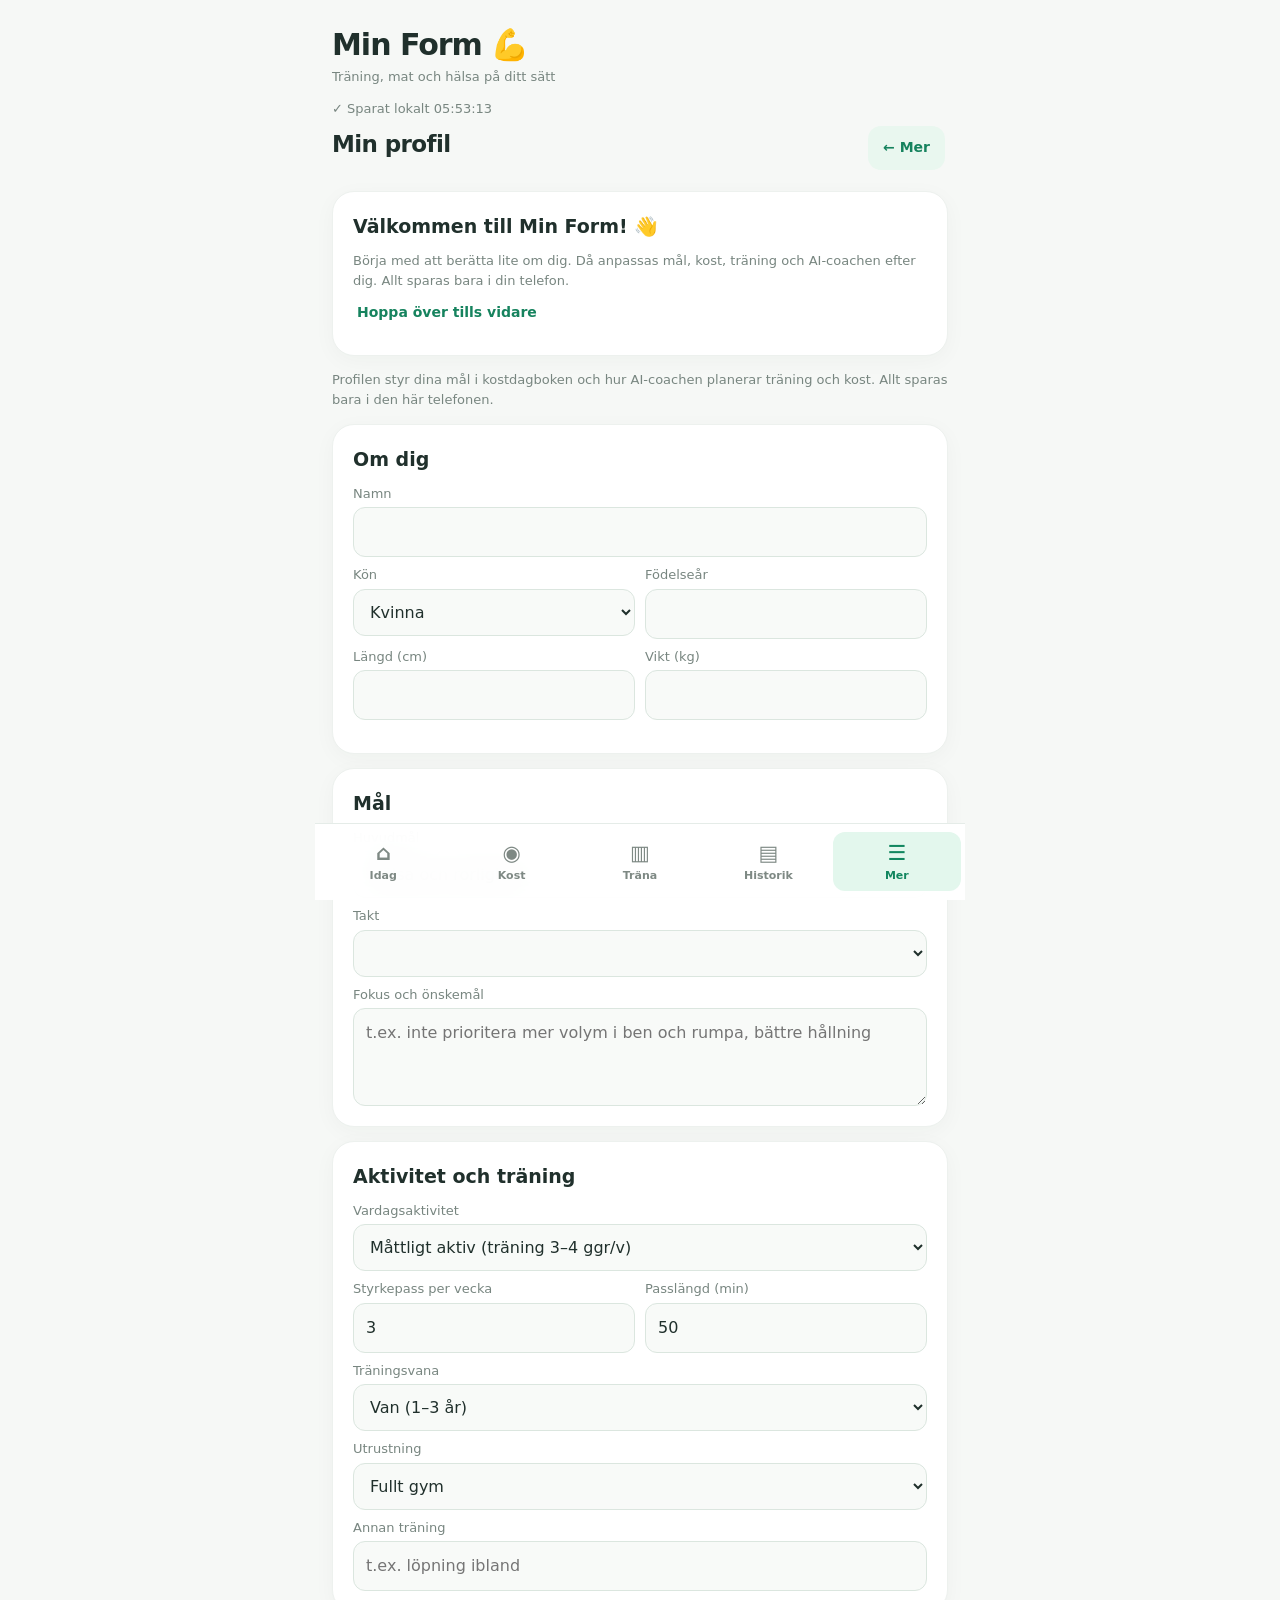
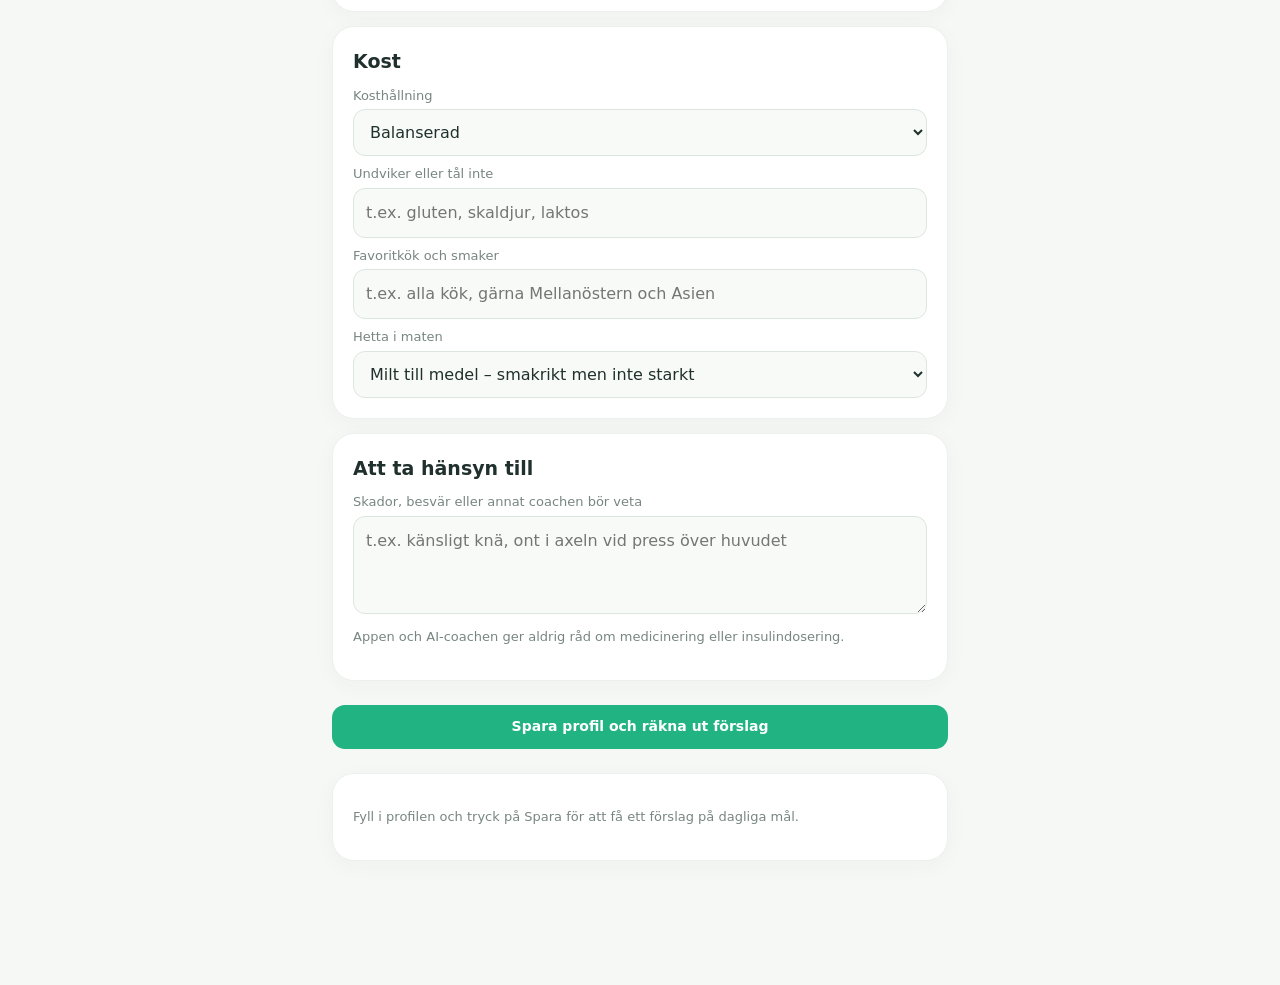
==== index.html @ 8205d192 "Initial Min Form PWA" ====
<!doctype html><html lang="sv"><meta charset="utf-8"><meta name="viewport" content="width=device-width,initial-scale=1,viewport-fit=cover"><meta name="apple-mobile-web-app-capable" content="yes"><meta name="mobile-web-app-capable" content="yes"><meta name="apple-mobile-web-app-title" content="Min Form"><meta name="apple-mobile-web-app-status-bar-style" content="default"><meta name="format-detection" content="telephone=no"><meta name="theme-color" content="#f6f8f6"><link rel="manifest" href="manifest.webmanifest"><link rel="icon" href="icon-192.png"><link rel="apple-touch-icon" href="apple-touch-icon.png"><title>Min Form</title><style>body{font:16px system-ui;background:#12201d;color:#f2f7f3;max-width:650px;margin:auto;padding:18px}button{background:#88e0ad;color:#102018;border:0;padding:12px;border-radius:10px;font-weight:bold;margin:5px}textarea{box-sizing:border-box;width:100%;background:#243832;color:white;border:1px solid #6a8c7d;padding:10px;border-radius:8px;font:inherit}input,select{background:#243832;color:white;border:1px solid #6a8c7d;padding:10px;border-radius:8px;width:90px}select{width:100%}.card{background:#20332e;padding:15px;border-radius:15px;margin:14px 0}.set{display:flex;gap:10px;align-items:center;margin:9px 0}.set input[type=checkbox]{width:22px;height:22px}.muted{color:#afc7ba;font-size:13px}.nav{display:flex;flex-wrap:wrap}h1{margin-bottom:0}hr{border:0;border-top:1px solid #456157} .overlay{position:fixed;inset:0;background:#07110dcc;display:flex;align-items:center;justify-content:center;padding:14px;z-index:10}.overlay[hidden]{display:none}.modal{background:#20332e;border:1px solid #557366;border-radius:16px;padding:18px;width:min(94vw,500px);max-height:85vh;overflow:auto}.choice{display:flex;justify-content:space-between;align-items:center;gap:8px;border-bottom:1px solid #456157;padding:7px 0}.choice button{padding:8px}.modal input[type=search]{width:90%;box-sizing:border-box}.mode{display:block;margin:12px 0}.mode input{width:auto} </style><style>
:root{color-scheme:light;--ink:#20302c;--muted:#788680;--accent:#22aa80;--bg:#f6f8f6;--line:#e5ece8}
*{box-sizing:border-box}html{scroll-behavior:smooth}body{font:16px/1.5 system-ui,-apple-system,sans-serif;background:var(--bg);color:var(--ink);max-width:650px;margin:auto;padding:20px 17px 110px}h1{font-size:30px;letter-spacing:-1px;margin:2px 0 0}h2{font-size:23px;letter-spacing:-.6px;margin:8px 0 16px}h3{font-size:19px;margin:10px 0}p{line-height:1.55}.muted{color:var(--muted);font-size:13px}.card{background:white;border:1px solid #edf1ee;box-shadow:0 5px 22px #173b2a09;padding:20px;border-radius:22px;margin:14px 0}.nav{position:fixed;bottom:0;left:50%;transform:translateX(-50%);width:min(100%,650px);background:#ffffffed;backdrop-filter:blur(16px);border-top:1px solid var(--line);display:flex;flex-wrap:nowrap;justify-content:space-around;gap:0;padding:8px 4px max(9px,env(safe-area-inset-bottom));z-index:5}.nav button{background:transparent;color:#7e8984;font-size:11px;padding:7px 2px;min-width:0;flex:1;margin:0;border-radius:12px;font-weight:650}.nav button.active{background:#e3f7ed;color:#11865f}.nav button .navicon{display:block;font-size:21px;line-height:1.35}button{background:#22b383;color:white;border:0;padding:11px 15px;border-radius:13px;font:inherit;font-size:14px;font-weight:700;margin:5px 3px;cursor:pointer}button:active{opacity:.78}input,select,textarea{background:#f8faf8;color:var(--ink);border:1px solid #dbe6df;border-radius:12px;padding:12px;font:inherit;max-width:100%}input{width:90px}select{width:100%}textarea{width:100%;background:#f8faf8;color:var(--ink)}input[type=checkbox],input[type=radio]{accent-color:#20ac7e}input[type=date]{color:var(--ink)}.set{display:flex;gap:7px;align-items:center;flex-wrap:wrap;margin:10px 0}.set input[type=checkbox]{width:22px;height:22px}.choice{border-bottom:1px solid var(--line);padding:11px 0;gap:8px}.choice button{padding:8px 10px}hr{border:0;border-top:1px solid var(--line);margin:20px 0}.overlay{background:#1a2828a8}.modal{background:#fff;color:var(--ink);border:0;border-radius:23px}.modal input[type=search]{width:100%}.mode input{width:auto}progress{accent-color:#20ad80;height:12px;border-radius:12px}.hero{background:linear-gradient(125deg,#ddf6e9,#f4fbf4);border:0}.hero small{color:#39785e;font-weight:650}.hero strong{font-size:39px;letter-spacing:-1.6px}.quickgrid{display:grid;grid-template-columns:1fr 1fr;gap:12px}.quickgrid .card{margin:0;padding:16px}.quickgrid .big{font-size:27px;font-weight:800;letter-spacing:-.6px}.pill{display:inline-block;background:#e8f6ef;color:#13845f;border-radius:99px;padding:5px 10px;font-size:12px;font-weight:700}.wide{width:100%;margin:10px 0}.eyebrow{font-size:12px;text-transform:uppercase;letter-spacing:1.2px;color:#6d8e7c;font-weight:800}.sectionhead{display:flex;align-items:center;justify-content:space-between;gap:8px}.sectionhead button{background:#e9f7ef;color:#16835e}.statusline{font-size:11px;margin:10px 0;color:#88958d}#train .card>button,#food .card>button{max-width:100%}#foodPreview input{width:85px}@media(max-width:380px){body{padding:15px 12px 100px}.card{padding:15px}.nav button{font-size:10px}}
#food .card{padding:17px;margin:11px 0}#food h2{margin-bottom:8px}.food-tools{display:flex;gap:7px;flex-wrap:wrap}.food-tools button{margin:2px;background:#e7f6ee;color:#16835e}.food-tools button.selected{background:#20ad80;color:white}.food-search{width:100%;margin:7px 0}.food-hit{display:flex;align-items:center;justify-content:space-between;padding:9px 0;border-bottom:1px solid var(--line);gap:8px}.food-hit button{flex-shrink:0}.meal-card{padding:12px 0;border-bottom:1px solid var(--line)}.meal-card .muted{margin:5px 0}.meal-actions{display:flex;gap:5px;flex-wrap:wrap}.meal-actions button{margin:2px;padding:7px 11px}.subtle{background:#edf6f1;color:#187a5a}.food-entry-form{background:#f7faf8;border-radius:15px;padding:12px;margin-top:10px}#foodPreview .card{box-shadow:none;border:1px solid var(--line)}
.toast{position:fixed;left:50%;bottom:92px;transform:translateX(-50%);background:#173b2a;color:#fff;padding:12px 18px;border-radius:14px;font-weight:700;box-shadow:0 8px 28px #0003;z-index:20;max-width:92vw;text-align:center}.pb{display:inline-block;background:#fff6d9;color:#8a6100;border-radius:99px;padding:3px 10px;font-size:12px;font-weight:700;margin:-4px 0 6px}.exblock{border-top:1px solid var(--line);padding:16px 0 10px}.exblock:first-child{border-top:0}.exhead{display:flex;align-items:flex-start;gap:6px}.extitle{flex:1;min-width:0}.extitle h3{margin:0 0 4px;font-size:19px}.exmeta{font-size:13px;color:var(--muted);display:flex;align-items:center;gap:8px;flex-wrap:wrap}.exmeta .pb{margin:0}.iconbtn{background:#eef6f1;color:#16835e;width:42px;height:42px;padding:0;border-radius:12px;font-size:20px;margin:0;flex-shrink:0}.setgrid{display:grid;grid-template-columns:28px 1fr 1fr 48px;gap:8px;align-items:center;margin:12px 0 4px}.setgrid .sh{text-align:center;font-size:11px;text-transform:uppercase;letter-spacing:.8px;color:var(--muted);font-weight:700}.setgrid input[type=number]{width:100%;padding:10px;text-align:center;font-size:17px;font-weight:600}.sn{font-weight:700;color:var(--muted);text-align:center}.sn.on{color:#11865f}.donebox{position:relative;display:block;width:44px;height:44px}.donebox input{position:absolute;opacity:0;inset:0;margin:0;width:100%;height:100%;cursor:pointer}.donebox span{display:flex;align-items:center;justify-content:center;width:44px;height:44px;border-radius:12px;border:2px solid #d5e2da;color:transparent;font-weight:900;font-size:20px;background:#fff}.donebox input:checked+span{background:#22b383;border-color:#22b383;color:#fff}.donebox input:focus-visible+span{outline:2px solid #16835e;outline-offset:2px}.linkbtn{background:transparent;color:#16835e;padding:8px 4px;margin:0;font-size:14px}.exblock>p.muted{margin:6px 0 0}.sheet{align-items:flex-end}.sheet .modal{border-radius:22px 22px 0 0;width:100%;max-width:650px;padding:10px 16px max(16px,env(safe-area-inset-bottom))}.sheet .modal button{display:block;width:100%;text-align:left;background:transparent;color:var(--ink);padding:14px 10px;margin:0;border-radius:12px;font-weight:600;font-size:16px}.sheet .modal button:active{background:#eef6f1}.sheet .modal button.danger{color:#c0392b}.sheet .modal .grab{width:40px;height:4px;border-radius:4px;background:#d5e2da;margin:4px auto 10px}.thumb{width:56px;height:56px;padding:0;margin:0 6px 0 0;border-radius:14px;overflow:hidden;background:#eef3f0;flex-shrink:0}.thumb img{width:100%;height:100%;object-fit:cover;display:block}.extitle h3{cursor:pointer}.infoimg{position:relative;width:100%;aspect-ratio:1;border-radius:16px;overflow:hidden;background:#eef3f0;margin:4px 0 12px}.infoimg img{position:absolute;inset:0;width:100%;height:100%;object-fit:cover;transition:opacity .5s}.infosteps{padding-left:22px;margin:8px 0}.infosteps li{margin:6px 0;line-height:1.45}.infotip{background:#eef8f2;border-radius:12px;padding:10px 12px;font-size:14px}#infoSheet .modal{max-height:92vh;overflow:auto}#infoSheet .modal button.close{text-align:center;color:var(--muted)}.station{display:inline-block;background:#eef2f7;color:#4d5f74;border-radius:99px;padding:3px 9px;font-size:12px;font-weight:650}.seg{display:flex;background:#e9efeb;border-radius:14px;padding:4px;margin:0 0 12px}.seg button{flex:1;margin:0;background:transparent;color:#5f6f68;padding:9px;border-radius:11px}.seg button.on{background:#fff;color:var(--ink);box-shadow:0 1px 4px #0001}.tiles{display:grid;grid-template-columns:repeat(3,1fr);gap:8px}.tile{background:#fff;border:1px solid #edf1ee;border-radius:16px;padding:12px}.tile b{display:block;font-size:24px;letter-spacing:-.5px}.tile span{font-size:12px;color:var(--muted);line-height:1.3;display:block}.chart{width:100%;height:auto;display:block;touch-action:manipulation}.chart .grid{stroke:#e8eeea;stroke-width:1}.chart .axis{fill:#7b8a83;font-size:10px}.chart .line{fill:none;stroke:#1f9e75;stroke-width:2;stroke-linejoin:round;stroke-linecap:round}.chart .dot{fill:#1f9e75;stroke:#fff;stroke-width:2}.chart .dot.pb{fill:#d99a00}.chart .bar{fill:#1f9e75}.chart .bar.dim{fill:#bfe6d6}.chart .hit{fill:transparent;cursor:pointer}.chart .sel{stroke:#173b2a;stroke-width:2}.charttip{min-height:20px;font-size:13px;color:var(--ink);font-weight:600;margin:2px 0 6px}.charttip .muted{font-weight:400}details.tbl summary{font-size:13px;color:var(--muted);cursor:pointer;margin-top:6px}details.tbl table{width:100%;border-collapse:collapse;font-size:13px;margin-top:6px}details.tbl td,details.tbl th{padding:5px 4px;border-bottom:1px solid var(--line);text-align:left}details.tbl td:last-child,details.tbl th:last-child{text-align:right}#foodChooser .modal{max-height:85vh;overflow:auto}#chooserList .food-hit{cursor:pointer}.formsheet{max-height:92vh;overflow:auto}.formsheet label{display:block;font-size:13px;color:var(--muted);margin:8px 0 0}.formsheet label input,.formsheet label textarea{display:block;width:100%;margin-top:4px;color:var(--ink);font-size:16px}.grid2{display:grid;grid-template-columns:1fr 1fr;gap:0 10px}.scancam{position:relative;border-radius:16px;overflow:hidden;background:#111;aspect-ratio:4/3}.scancam video{width:100%;height:100%;object-fit:cover}.scanline{position:absolute;left:10%;right:10%;top:50%;height:2px;background:#ff5a4f;box-shadow:0 0 8px #ff5a4f}.srcpill{display:inline-block;background:#eef2f7;color:#4d5f74;border-radius:99px;padding:2px 8px;font-size:11px;font-weight:700;margin-left:4px}.formsheet label[hidden]{display:none}.sheet .modal.formsheet button{display:block;width:auto;text-align:center;background:#22b383;color:#fff;padding:11px 15px;margin:5px 3px;font-weight:700;font-size:14px}.sheet .modal.formsheet button.wide{width:100%;margin:8px 0 0}.sheet .modal.formsheet button.subtle{background:#edf6f1;color:#187a5a}.sheet .modal.formsheet .seg{margin:10px 0 0}.sheet .modal.formsheet .seg button{flex:1;margin:0;background:transparent;color:#5f6f68;padding:9px}.sheet .modal.formsheet .seg button.on{background:#fff;color:var(--ink);box-shadow:0 1px 4px #0001}button.ai{background:linear-gradient(120deg,#22b383,#3a8fd6)}.aitext{white-space:pre-wrap;line-height:1.5;font-size:15px}.aiex{display:flex;justify-content:space-between;gap:8px;padding:8px 0;border-bottom:1px solid var(--line)}.aiwait{display:flex;align-items:center;gap:10px;color:var(--muted)}.spin{width:20px;height:20px;border:3px solid #d5e2da;border-top-color:#22b383;border-radius:50%;animation:sp 1s linear infinite}@keyframes sp{to{transform:rotate(360deg)}}.pbtn{display:inline-block;background:#e7f6ee;color:#16835e;border-radius:13px;padding:10px 12px;font-weight:700;font-size:14px;margin:2px;cursor:pointer}.measgrid label{display:block;font-size:13px;color:var(--muted);margin-top:6px}.measgrid input{width:100%;margin-top:3px}.phgrid{display:grid;grid-template-columns:repeat(3,1fr);gap:6px;margin:8px 0}.phgrid figure{margin:0;position:relative}.phgrid img{width:100%;aspect-ratio:3/4;object-fit:cover;border-radius:10px;display:block;background:#eef3f0}.phgrid figcaption{font-size:11px;color:var(--muted);margin-top:2px}.phdel{position:absolute;top:4px;right:4px;background:#000a;color:#fff;border-radius:8px;width:26px;height:26px;padding:0;margin:0;font-size:13px}.cmp{display:grid;grid-template-columns:1fr 1fr;gap:6px;margin:8px 0}.cmp img{width:100%;aspect-ratio:3/4;object-fit:cover;border-radius:10px;background:#eef3f0}.cmp select{width:100%;margin-bottom:4px;font-size:13px;padding:8px}.periodbox{background:#f3f8f5;border-radius:14px;padding:12px;margin:10px 0}.periodbox b{display:block}table.mt{width:100%;border-collapse:collapse;font-size:12px;margin-top:12px}table.mt td,table.mt th{padding:5px 3px;border-bottom:1px solid var(--line);text-align:left;white-space:nowrap}.dayc{padding:14px 16px}.dayc h3{margin:0;font-size:16px}.dayc .pl{display:flex;justify-content:space-between;align-items:center;gap:6px;padding:8px 0;border-bottom:1px solid var(--line)}.dayc .pl:last-of-type{border-bottom:0}.dayc .pl.logged b{color:#11865f}.dayc .pl button{margin:0 0 0 4px;padding:7px 10px}.today{border:2px solid #b8e6d1}.shop{display:flex;align-items:center;gap:10px;padding:8px 0;border-bottom:1px solid var(--line)}.shop input{width:22px;height:22px}.shop.done span{text-decoration:line-through;color:var(--muted)}.plmodes label{display:block;padding:8px 0;border-bottom:1px solid var(--line);font-size:14px;color:var(--ink)}.plmodes input{width:auto;margin-right:6px}.plmodes .muted{display:block;margin-left:26px;font-size:12px}.formcard label{display:block;font-size:13px;color:var(--muted);margin:8px 0 0}.formcard label input,.formcard label select,.formcard label textarea{display:block;width:100%;margin-top:4px;color:var(--ink);font-size:16px}.formcard h3{margin-top:0}.macro{display:grid;grid-template-columns:repeat(4,1fr);gap:6px;margin:10px 0}.macro div{background:#f3f8f5;border-radius:12px;padding:10px 6px;text-align:center}.macro b{display:block;font-size:18px}.macro span{font-size:11px;color:var(--muted)}.mbar{display:grid;grid-template-columns:70px 1fr 64px;gap:8px;align-items:center;font-size:12px;color:var(--muted);margin:4px 0}.mbar i{display:block;height:8px;border-radius:8px;background:#e8eeea;overflow:hidden}.mbar i b{display:block;height:100%;background:#1f9e75;border-radius:8px}.mbar i b.over{background:#d99a00}input[type=file][hidden]{display:none!important}.sheet .modal.formsheet label.camBtn,label.camBtn{display:block;text-align:center;background:#22b383;color:#fff;border-radius:13px;padding:13px;font-weight:700;font-size:15px;margin:8px 0;cursor:pointer}label.camBtn.alt,.sheet .modal.formsheet label.camBtn.alt{background:#edf6f1;color:#187a5a;margin-top:0}.hcard{padding:14px 16px}.hcard summary{list-style:none;cursor:pointer}.hcard summary::-webkit-details-marker{display:none}.hhead{display:flex;justify-content:space-between;gap:10px;align-items:baseline}.hhead b{font-size:16px}.hhead span{font-size:13px;color:var(--muted);white-space:nowrap}.hmeta{font-size:13px;color:var(--muted);margin-top:3px}.hmeta em,.hname em{font-style:normal;color:#8a6100;font-weight:700}.hlist{margin-top:10px;border-top:1px solid var(--line)}.hrow{display:flex;justify-content:space-between;gap:10px;padding:9px 0;border-bottom:1px solid var(--line);align-items:baseline}.hname{font-weight:650;font-size:15px;flex:1;min-width:0}.hsets{text-align:right;font-size:14px;color:var(--ink);white-space:normal;max-width:60%}.hsets span{color:var(--muted)}.hsets i{font-style:normal;color:#c5d2cb;margin:0 5px}.hfoot{display:flex;justify-content:space-between;align-items:center;flex-wrap:wrap;margin-top:6px}.hfoot .linkbtn{padding:6px 4px}.hcard[open] .hhead b{color:#11865f}.hrow{display:block!important}.hname{display:flex;justify-content:space-between;align-items:baseline;gap:8px}.hcount{font-size:13px;color:var(--muted);font-weight:600;white-space:nowrap}.hsets{text-align:left!important;max-width:none!important;margin-top:4px}.sg{display:flex;gap:10px;font-size:14px;padding:2px 0;color:var(--muted)}.sg b{color:var(--ink);font-weight:650}.sgn{min-width:44px;color:var(--muted)}.trainopts{display:flex;gap:14px;align-items:center;flex-wrap:wrap;margin:8px 0 2px;font-size:13px;color:var(--muted)}.trainopts label{display:flex;align-items:center;gap:6px}.trainopts select{width:auto;padding:6px 8px;font-size:14px}.setgrid.rir{grid-template-columns:24px 1fr 1fr 48px 52px}.rirsel{width:100%;padding:8px 2px;font-size:15px;text-align:center}.restbar{position:fixed;left:50%;transform:translateX(-50%);bottom:calc(74px + env(safe-area-inset-bottom));width:min(94vw,600px);background:#173b2a;color:#fff;border-radius:16px;padding:10px 14px;display:flex;justify-content:space-between;align-items:center;z-index:9;box-shadow:0 8px 28px #0004}.restbar[hidden]{display:none}.restbar b{font-size:24px;font-variant-numeric:tabular-nums;margin-left:6px}.restbar .muted{color:#b9d6c8}.restbar button{background:#ffffff1f;color:#fff;margin:0 0 0 6px;padding:8px 12px}.restbar.done{background:#22b383}.exnote{font-size:13px;background:#fff8e3;color:#6b5200;border-radius:10px;padding:5px 9px;margin-top:6px;cursor:pointer}.e1rm{font-size:12px;color:var(--muted)}.wmrow{display:flex;justify-content:space-between;align-items:center;padding:9px 0;border-bottom:1px solid var(--line);gap:8px}.wmrow b{font-size:16px}.plates{display:flex;gap:3px;flex-wrap:wrap;justify-content:flex-end}.plate{display:inline-block;border-radius:6px;padding:3px 6px;font-size:12px;font-weight:700;color:#fff}.mgrow{display:grid;grid-template-columns:96px 1fr 52px;gap:8px;align-items:center;font-size:13px;margin:5px 0}.mgrow i{position:relative;display:block;height:10px;background:#eef2ef;border-radius:8px;overflow:hidden}.mgrow u{position:absolute;top:0;bottom:0;background:#d7efe3}.mgrow i b{position:absolute;left:0;top:2px;bottom:2px;border-radius:6px;background:#1f9e75}.mgrow i b.under{background:#9fb3aa}.mgrow i b.över{background:#d99a00}.mgv{text-align:right;font-weight:700}.mgv small{font-weight:600;color:var(--muted)}.bodymap{width:100%;max-width:320px;display:block;margin:4px auto}.bodymap .axis{fill:#7b8a83;font-size:9px}.calgrid{display:grid;grid-template-columns:repeat(7,1fr);gap:4px;margin-top:8px}.calgrid .cw{text-align:center;font-size:11px;color:var(--muted);font-weight:700}.cd{aspect-ratio:1;margin:0;padding:0;background:#f4f7f5;color:var(--ink);border-radius:10px;font-size:13px;font-weight:600;position:relative}.cd.done{background:#22b383;color:#fff}.cd.plan{background:#fff;box-shadow:inset 0 0 0 2px #22b383;color:#11865f}.cd.today{outline:2px solid #173b2a;outline-offset:1px}.grow{display:flex;justify-content:space-between;gap:8px;padding:9px 0;border-bottom:1px solid var(--line)}.grow:last-child{border-bottom:0}.grow>div{flex:1}.grow b{font-size:14px}.gbar{display:block;height:8px;background:#eef2ef;border-radius:8px;overflow:hidden;margin-top:6px}.gbar b{display:block;height:100%;background:#1f9e75;border-radius:8px}.holdbtn{width:100%;margin:0;padding:10px 4px;background:#e7f6ee;color:#11865f;font-size:14px}.holdov{position:fixed;inset:0;background:#0d2219f2;z-index:30;display:flex;align-items:center;justify-content:center;padding:20px}.holdov[hidden]{display:none}.holdbox{text-align:center;color:#fff;width:min(92vw,420px)}.holdbox .muted{color:#b9d6c8;font-size:15px}.holdphase{font-size:18px;font-weight:700;margin-top:10px;color:#9fe3c4}.holdtime{font-size:96px;font-weight:800;letter-spacing:-3px;font-variant-numeric:tabular-nums;line-height:1.1;margin:6px 0}.holdring{height:10px;background:#ffffff22;border-radius:10px;overflow:hidden;margin:6px 0 22px}.holdring i{display:block;height:100%;width:0;background:#22b383;border-radius:10px;transition:width .25s linear}.holdctl{display:flex;gap:8px;justify-content:center;flex-wrap:wrap}.holdctl button{margin:0;padding:14px 18px;font-size:16px}.holdctl .subtle{background:#ffffff22;color:#fff}.holdov.go .holdphase{color:#fff}.holdov.end{background:#11865ff2}.mapbox{margin:10px 0;background:#f3f8f5;border-radius:14px;padding:10px 12px}.mapbox summary{font-weight:700;font-size:14px;color:#11865f;cursor:pointer}.smap{display:grid;grid-template-columns:1fr 1fr;gap:6px;align-items:center;margin-top:8px}.smap .bodymap{max-width:none}.smap ul{list-style:none;margin:0;padding:0;font-size:13px}.smap li{display:flex;justify-content:space-between;padding:2px 0;border-bottom:1px dashed var(--line)}.smap li b{font-weight:700}.daynav{display:flex;align-items:center;gap:8px}.daynav>button{margin:0;width:46px;height:46px;padding:0;font-size:24px;flex-shrink:0}.daymid{flex:1;text-align:center;position:relative}.daymid b{display:block;font-size:16px}.daymid input{border:0;background:transparent;padding:2px;font-size:13px;color:var(--muted);text-align:center;width:auto}.exhead .iconbtn{width:48px;height:48px;display:flex;flex-direction:column;align-items:center;justify-content:center;line-height:1}.exhead .iconbtn small{font-size:11px;font-weight:600;margin-top:3px}.wishchips{display:flex;flex-wrap:wrap;gap:6px;margin:0 0 10px}.wishchips .chip{background:#eef6f1;color:#16835e;border-radius:999px;padding:6px 12px;font-size:14px;margin:0;width:auto;min-height:0}button.libitem{display:block!important;width:100%!important;text-align:left!important;background:#f4f7f5!important;color:#17352a!important;border:1px solid #e1ebe5!important;border-radius:12px;padding:10px 12px!important;margin:0 0 6px!important;min-height:0;box-shadow:none!important}button.libitem b{display:block;font-size:16px;font-weight:700}button.libitem span{display:block;font-size:13px;font-weight:400;color:#5d7268!important;margin-top:2px}.thumb.noimg{display:flex;align-items:center;justify-content:center;background:#eef6f1;color:#16835e;font-size:22px}.feelrow{display:flex;flex-wrap:wrap;gap:6px;align-items:center;margin:8px 0 2px}.feelrow .muted{font-size:13px;margin-right:4px}button.feel{background:#eef6f1!important;color:#16835e!important;border-radius:999px;padding:6px 12px!important;margin:0!important;font-size:14px;min-height:0;width:auto!important;box-shadow:none!important}button.feel.on{background:#16835e!important;color:#fff!important}.exhint{background:#fff7e6;border-radius:10px;padding:8px 10px;margin:8px 0;font-size:14px}.exhint button{margin:4px 0 0 6px;padding:4px 12px;min-height:0}.dayform{margin-bottom:10px}.advice{background:#f1f7f3;border-radius:10px;padding:8px 10px;margin:6px 0;font-size:14px;line-height:1.4}.advice .muted{display:block;font-size:13px}.advice button{margin:6px 0 0;padding:4px 12px;min-height:0}.cd.act{background:#3f7fd6;color:#fff}#actChips button.chip{background:#eef6f1!important;color:#16835e!important;border-radius:999px!important;padding:6px 12px!important;margin:0!important;font-size:14px!important;width:auto!important;min-height:0!important;box-shadow:none!important}#actChips button.chip.on{background:#16835e!important;color:#fff!important}#actList .libitem span{white-space:normal}.actcard{border-left:4px solid #3f7fd6;cursor:pointer}.trainhead{display:flex;align-items:center;justify-content:space-between;gap:8px;margin-bottom:12px}.trainhead h2{margin:0}button.acthead{margin:0;padding:8px 12px;font-size:14px;white-space:nowrap;min-height:0;width:auto}.rsearch{display:flex;gap:6px;align-items:center;margin:0 0 8px}.rsearch input{flex:1;min-width:0}.rsearch button{margin:0;white-space:nowrap;padding:8px 10px}.mealseg{margin:0 0 8px}.mealseg button.on{background:#16835e!important;color:#fff!important}.foodtabs{margin:0 0 8px}.foodtabs button{font-size:14px;padding:8px 4px}.foodacts{display:grid!important;grid-template-columns:1fr 1fr;gap:6px;margin-bottom:8px}.foodacts button{margin:0;font-size:14px}.mealhead{display:flex;justify-content:space-between;align-items:baseline;gap:8px;margin-bottom:4px}.mealhead .muted{font-size:13px}.mealrow{display:flex;justify-content:space-between;align-items:center;gap:6px;padding:6px 0;border-top:1px solid #eef2ef}.mealrow:first-of-type{border-top:0}.mealtxt{font-size:15px;line-height:1.35}.mealbtns{display:flex;gap:4px;flex-shrink:0}.iconbtn.sm{width:34px;height:34px;font-size:15px;border-radius:10px}#passNote{width:100%;box-sizing:border-box;margin:8px 0}.hnote{background:#fff7e6;border-radius:8px;padding:6px 8px;margin:0 0 6px;font-size:14px}.dfhome{background:#f6f9f7;border-radius:12px;padding:10px 12px;margin:0 0 10px}.dfhome>summary{text-align:left}.dfst{display:flex;flex-direction:column;gap:2px;text-align:left}.dfst .dfsum{font-size:14px}.dfmini{padding:10px 14px}.dfmrow{display:flex;justify-content:space-between;align-items:center;gap:8px;cursor:pointer}.dfmrow .linkbtn{white-space:nowrap}.wgrid{display:grid;grid-template-columns:repeat(3,1fr);gap:6px;margin-top:8px}.wl{display:flex;flex-direction:column;font-size:12px;color:#5d7268;margin:0}.wl input{margin-top:2px;padding:8px 6px;text-align:center;font-size:16px;width:100%;box-sizing:border-box}.wmore{margin-top:6px}.wmore .wgrid{grid-template-columns:repeat(2,1fr)}details.dayform>summary{list-style:none;cursor:pointer;display:flex;justify-content:space-between;align-items:center;gap:8px}details.dayform>summary::-webkit-details-marker{display:none}details.dayform>summary::after{content:"▾";color:#16835e;font-size:18px}details.dayform[open]>summary::after{content:"▴"}.dfsum{font-size:13px;flex:1;text-align:right;white-space:nowrap;overflow:hidden;text-overflow:ellipsis}.bgnow{margin:8px 0 0;font-size:15px}.bgnow .linkbtn{padding:0 4px;margin:0}.bgwarn{background:#fff3e0;border-left:4px solid #e08a1e;border-radius:8px;padding:6px 8px;margin:6px 0 0;font-size:13px}.dcoach{background:#eef7f1;border-radius:12px;padding:10px 12px;margin:0 0 10px}.dc-light,.dc-rest{background:#f1f3f8}.dc-done{background:#f3f7ee}.dctitle{font-weight:700;font-size:17px;margin:2px 0}.dcwhy{margin:6px 0 8px;padding-left:18px;font-size:14px;color:#3d5249}.dcwhy li{margin:2px 0}.dcbtns{display:flex;flex-wrap:wrap;gap:6px}.dcbtns button{flex:1 1 45%;margin:0}.dcai p{margin:6px 0}.dcai ul{padding-left:18px;margin:6px 0}.dcai li{margin:4px 0}.wpgoal{display:grid;grid-template-columns:1fr 1fr;gap:8px;margin:8px 0}.wpgoal label{font-size:13px;color:#5d7268}.wpgoal input{width:100%;box-sizing:border-box}.wprow{display:grid;grid-template-columns:52px 1fr;gap:8px;align-items:start;padding:8px 0;border-bottom:1px solid #e6eee9}.wprow.wptoday .wpday b{color:#16835e}.wpday{display:flex;flex-direction:column;font-size:13px}.wpday b{text-transform:capitalize;font-size:15px}.wpday span{color:#5d7268}.wprow select{width:100%;box-sizing:border-box}.wprep{display:flex!important;flex-direction:row!important;align-items:center;gap:8px;font-size:13px;color:#5d7268;margin:6px 0 0!important}.wprep input{width:20px!important;height:20px!important;min-height:0!important;margin:0!important;padding:0!important;flex:0 0 auto}.hbg{margin:6px 0 2px;font-size:14px}.hbg .bgd{font-weight:700}.hbg .muted{font-size:13px;margin-top:2px}.actcard .hbg{margin-top:6px}.fluidbtns{display:grid;grid-template-columns:repeat(4,1fr);gap:6px;margin-top:8px}.fluidbtns button{margin:0;padding:8px 4px;line-height:1.2}.fluidbtns small{font-weight:400;color:#5d7268}.fluidbar{display:block;margin-top:6px}.fluidtile{position:relative}.fluidplus{position:absolute;right:8px;top:8px;margin:0!important;padding:4px 8px!important;font-size:12px!important;min-height:0!important;width:auto!important;background:#e3f1fb!important;color:#1d6fa5!important;box-shadow:none!important;border-radius:999px!important}.missrow{border-left:3px solid #e08a1e;padding-left:8px;margin:6px 0}.missbtns{display:flex;gap:6px;flex-wrap:wrap}.missbtns button{margin:0;padding:6px 10px}.actshot{margin-top:0!important}.actx{font-size:13px;margin-top:2px}.verbar{position:fixed;left:12px;right:12px;bottom:84px;z-index:9999;background:#16835e;color:#fff;border-radius:14px;padding:10px 12px;font-size:14px;display:flex;align-items:center;justify-content:space-between;gap:8px;box-shadow:0 6px 20px rgba(0,0,0,.2)}.verbar button{background:#fff!important;color:#16835e!important;margin:0!important;width:auto!important;padding:6px 12px!important;min-height:0!important}.dcalt{margin-top:10px;padding-top:8px;border-top:1px solid #d6e6dc}.dcalt .dcbtns{margin-top:6px}.dcalt .dcbtns button{flex:1 1 45%;font-size:14px}body.no-bg .bgonly,body.no-watch .watchonly,body.no-fluid .fluidonly,body:not(.no-fluid) .nofluidonly{display:none!important}.modrow{display:flex!important;gap:10px;align-items:flex-start;padding:8px 0;border-bottom:1px solid #e6eee9;margin:0!important}.modrow:last-child{border-bottom:0}.modrow input{width:22px!important;height:22px!important;min-height:0!important;margin:2px 0 0!important;flex:0 0 auto}.modrow span{display:flex;flex-direction:column;gap:2px;font-size:15px}.modrow .muted{font-size:13px}.wchips{display:flex;flex-wrap:wrap;gap:6px;margin:4px 0 8px}.wseg{margin:0 0 6px}.wmet button{font-size:13px!important;padding-left:2px!important;padding-right:2px!important}.wsum{margin:4px 0 0;font-size:14px}.wchart{width:100%;height:auto;display:block;touch-action:pan-y}.wchart .axis{font-size:9px;fill:#7a8b83}.wgridl{stroke:#e3ebe6;stroke-width:1}.wdot{fill:#16835e;opacity:.28}.wbar{fill:#16835e;opacity:.25}.wline{fill:none;stroke:#16835e;stroke-width:2.4;stroke-linejoin:round;stroke-linecap:round}.wchart .ring{fill:#fff;stroke:#16835e;stroke-width:2}@media (prefers-color-scheme:dark){.wband{opacity:.15}.wgridl{stroke:#2a3a33}}.exblock.ss{border-left:4px solid #3f7fd6;padding-left:10px;margin-left:-2px}.sstag{display:inline-block;background:#e6effb;color:#2b5fa8;border-radius:999px;padding:1px 8px;font-size:12px;font-weight:700}.sslink{display:flex;justify-content:center;align-items:center;gap:8px;margin:-6px 0 6px;font-size:13px}.sslink .linkbtn{font-size:13px;color:#2b5fa8;padding:4px 8px}.sslink.on{color:#2b5fa8;background:#eef4fc;border-radius:10px;padding:2px 6px;margin:-4px 0 8px}.exsug{background:#f3f8f5;border-radius:12px;padding:10px 12px;margin:10px 0}.exsug .muted{font-size:12px;margin:2px 0 6px}.sgchips{display:flex;flex-wrap:wrap;gap:6px;margin:6px 0 2px}.sgchip{background:#fff!important;color:#16835e!important;border:1px solid #cfe3d8!important;border-radius:999px!important;padding:4px 10px!important;font-size:13px!important;margin:0!important;width:auto!important;min-height:0!important;box-shadow:none!important}.sgchip.on{background:#16835e!important;color:#fff!important;border-color:#16835e!important}.exsugbtn{display:block;width:100%;text-align:left;background:#fff!important;color:inherit!important;border:1px solid #d9e7df!important;border-radius:10px!important;padding:8px 10px!important;margin:4px 0!important;box-shadow:none!important;min-height:0!important}.exsugbtn span{display:flex;flex-direction:column}.exsugbtn b{color:#16835e;font-size:15px}.exsugbtn small{color:#5d7268;font-size:12px}.anrem{background:#fffaf0;border-left:4px solid #e0a63a;padding:10px 12px}.anrem summary{cursor:pointer}.anrem p{margin:6px 0;font-size:14px;white-space:pre-line}.anbtns{display:flex;gap:12px}.anbtns .linkbtn{font-size:13px;padding:2px 0}.leRow{padding:10px 0;border-bottom:1px solid var(--line)}.leTop{display:flex;justify-content:space-between;align-items:center;gap:8px}.leTop span{display:flex;gap:4px}.leCtl{display:flex;align-items:center;gap:8px;margin-top:6px;flex-wrap:wrap}.leCtl input{width:90px!important;min-height:36px!important;padding:4px 8px!important}.leAdd{display:flex;gap:8px;margin-top:12px}.leAdd input{flex:1;min-width:0}.leAdd button{flex:0 0 auto}.leRow button{background:#e8f3ed!important;color:#17684a!important;box-shadow:none!important;min-width:40px;min-height:36px!important;font-size:18px!important;padding:0 10px!important}.leRow button:disabled{opacity:.3}.wlhint{width:100%;min-height:48px;padding:6px 8px!important;background:transparent!important;color:var(--muted,#5d7268)!important;border:1px dashed #cfe0d6!important;border-radius:12px;font-size:12px!important;line-height:1.25;font-weight:500;box-shadow:none!important;white-space:normal}.ghnow{color:var(--accent,#187a5a);white-space:nowrap}.dfst{min-width:0;flex:1}.dfhome .dfsum{white-space:normal;text-align:left;overflow:visible}.dfhome>summary::after{flex:0 0 auto}.dftrainopen{padding:6px!important}.dftrainopen .dfhome{margin:0}.musgrid{display:grid;grid-template-columns:1fr 1fr;gap:8px}#aiSheet .modal .musb{margin:0!important;width:auto!important;background:#eef6f1!important;color:#16835e!important;display:flex!important;flex-direction:column;align-items:flex-start;justify-content:center;text-align:left!important;min-height:52px;padding:8px 12px!important}#aiSheet .modal .musb small{display:block;font-size:11px;font-weight:600;opacity:.85}#aiSheet .modal .musb.on{background:#16835e!important;color:#fff!important}#aiSheet .modal .musb.half{background:#bfe6d2!important;color:#0f5e43!important}.mgunk{margin-top:10px;padding:10px 12px;background:#fff7e6;border-radius:12px;font-size:13px}.mgunkl{display:flex;flex-wrap:wrap;gap:6px;margin-top:8px}html.dark #aiSheet .modal .musb{background:#263b2e!important;color:#64d8b1!important}html.dark #aiSheet .modal .musb.on{background:#16835e!important;color:#fff!important}html.dark #aiSheet .modal .musb.half{background:#2f5a46!important;color:#d6f3e6!important}html.dark .mgunk{background:#3a3220!important;color:#f0e2c2}</style><style id="darkcss">html.dark{color-scheme:dark}html.dark{--ink:#d6e4e0;--muted:#8d9994;--bg:#0f1714;--line:#384d41}html.dark body{background:var(--bg)!important;color:var(--ink)!important}html.dark .muted{color:var(--muted)!important}html.dark .card{background:#1a2521!important;border:1px solid #3a4b3e!important}html.dark .nav{background:#1a2521ed!important}html.dark .nav button{background:transparent!important;color:#8a9490!important}html.dark .nav button.active{background:#2b4337!important;color:#64d8b1!important}html.dark button{background:#22b383!important;color:white!important}html.dark input,html.dark select,html.dark textarea{background:#222f22!important;color:var(--ink)!important;border:1px solid #364e3f!important}html.dark textarea{background:#222f22!important;color:var(--ink)!important}html.dark input[type=date]{color:var(--ink)!important}html.dark .overlay{background:#1a2828a8!important}html.dark .modal{background:#1a2521!important;color:var(--ink)!important}html.dark .hero{background:linear-gradient(125deg,#2e483a,#213321)!important}html.dark .hero small{color:#7cc1a4!important}html.dark .pill{background:#294034!important;color:#64d8b2!important}html.dark .eyebrow{color:#86a293!important}html.dark .sectionhead button{background:#283e32!important;color:#64d8b1!important}html.dark .statusline{color:#7f8d84!important}html.dark .food-tools button{background:#294134!important;color:#64d8b1!important}html.dark .food-tools button.selected{background:#20ad80!important;color:white!important}html.dark .subtle{background:#263c30!important;color:#64d8b2!important}html.dark .food-entry-form{background:#203226!important}html.dark .toast{background:#173b2a!important;color:#fff!important}html.dark .pb{background:#443e2c!important;color:#d8b664!important}html.dark .exmeta{color:var(--muted)!important}html.dark .iconbtn{background:#263b2e!important;color:#64d8b1!important}html.dark .setgrid .sh{color:var(--muted)!important}html.dark .sn{color:var(--muted)!important}html.dark .sn.on{color:#64d8b1!important}html.dark .donebox span{border:2px solid #364e3f!important;color:transparent!important;background:#1a2521!important}html.dark .donebox input:checked+span{background:#22b383!important;color:#fff!important}html.dark .linkbtn{background:transparent!important;color:#64d8b1!important}html.dark .sheet .modal button{background:transparent!important;color:var(--ink)!important}html.dark .sheet .modal button:active{background:#263b2e!important}html.dark .sheet .modal button.danger{color:#d86f64!important}html.dark .sheet .modal .grab{background:#3e5a49!important}html.dark .thumb{background:#2a3b31!important}html.dark .infoimg{background:#2a3b31!important}html.dark .infotip{background:#253a2d!important}html.dark #infoSheet .modal button.close{color:var(--muted)!important}html.dark .station{background:#262f3b!important;color:#9cacbe!important}html.dark .seg{background:#2f4135!important}html.dark .seg button{background:transparent!important;color:#a1aea8!important}html.dark .seg button.on{background:#1a2521!important;color:var(--ink)!important}html.dark .tile{background:#1a2521!important;border:1px solid #3a4b3e!important}html.dark .tile span{color:var(--muted)!important}html.dark .chart .grid{stroke:#384c3f!important}html.dark .chart .axis{fill:#899791!important}html.dark .chart .line{fill:none!important}html.dark .chart .dot{fill:#64d8b3!important;stroke:#424242!important}html.dark .chart .dot.pb{fill:#d8b664!important}html.dark .chart .bar{fill:#64d8b3!important}html.dark .chart .bar.dim{fill:#bfe6d6!important}html.dark .chart .hit{fill:transparent!important}html.dark .charttip{color:var(--ink)!important}html.dark details.tbl summary{color:var(--muted)!important}html.dark .formsheet label{color:var(--muted)!important}html.dark .formsheet label input,html.dark .formsheet label textarea{color:var(--ink)!important}html.dark .scancam{background:#111!important}html.dark .scanline{background:#683632!important}html.dark .srcpill{background:#262f3b!important;color:#9cacbe!important}html.dark .sheet .modal.formsheet button{background:#22b383!important;color:#fff!important}html.dark .sheet .modal.formsheet button.subtle{background:#263c30!important;color:#64d8b2!important}html.dark .sheet .modal.formsheet .seg button{background:transparent!important;color:#a1aea8!important}html.dark .sheet .modal.formsheet .seg button.on{background:#1a2521!important;color:var(--ink)!important}html.dark button.ai{background:linear-gradient(120deg,#22b383,#3a8fd6)!important}html.dark .aiwait{color:var(--muted)!important}html.dark .spin{border:3px solid #364e3f!important}html.dark .pbtn{background:#294134!important;color:#64d8b1!important}html.dark .measgrid label{color:var(--muted)!important}html.dark .phgrid img{background:#2a3b31!important}html.dark .phgrid figcaption{color:var(--muted)!important}html.dark .phdel{background:#000a!important;color:#fff!important}html.dark .cmp img{background:#2a3b31!important}html.dark .periodbox{background:#23362b!important}html.dark .dayc .pl.logged b{color:#64d8b1!important}html.dark .today{border:2px solid #355043!important}html.dark .shop.done span{color:var(--muted)!important}html.dark .plmodes label{color:var(--ink)!important}html.dark .formcard label{color:var(--muted)!important}html.dark .formcard label input,html.dark .formcard label select,html.dark .formcard label textarea{color:var(--ink)!important}html.dark .macro div{background:#23362b!important}html.dark .macro span{color:var(--muted)!important}html.dark .mbar{color:var(--muted)!important}html.dark .mbar i{background:#314236!important}html.dark .mbar i b{background:#1f9e75!important}html.dark .mbar i b.over{background:#d99a00!important}html.dark .sheet .modal.formsheet label.camBtn,html.dark label.camBtn{background:#22b383!important;color:#fff!important}html.dark label.camBtn.alt,html.dark .sheet .modal.formsheet label.camBtn.alt{background:#263c30!important;color:#64d8b2!important}html.dark .hhead span{color:var(--muted)!important}html.dark .hmeta{color:var(--muted)!important}html.dark .hmeta em,html.dark .hname em{color:#d8b664!important}html.dark .hsets{color:var(--ink)!important}html.dark .hsets span{color:var(--muted)!important}html.dark .hsets i{color:#c5d2cb!important}html.dark .hcard[open] .hhead b{color:#64d8b1!important}html.dark .hcount{color:var(--muted)!important}html.dark .sg{color:var(--muted)!important}html.dark .sg b{color:var(--ink)!important}html.dark .sgn{color:var(--muted)!important}html.dark .trainopts{color:var(--muted)!important}html.dark .restbar{background:#173b2a!important;color:#fff!important}html.dark .restbar .muted{color:#b9d6c8!important}html.dark .restbar button{background:#1a25211f!important;color:#fff!important}html.dark .restbar.done{background:#22b383!important}html.dark .exnote{background:#3d3727!important;color:#d8bd64!important}html.dark .e1rm{color:var(--muted)!important}html.dark .plate{color:#fff!important}html.dark .mgrow i{background:#2b3b2f!important}html.dark .mgrow u{background:#345143!important}html.dark .mgrow i b{background:#1f9e75!important}html.dark .mgrow i b.under{background:#46524d!important}html.dark .mgrow i b.över{background:#d99a00!important}html.dark .mgv small{color:var(--muted)!important}html.dark .bodymap .axis{fill:#899791!important}html.dark .calgrid .cw{color:var(--muted)!important}html.dark .cd{background:#26342a!important;color:var(--ink)!important}html.dark .cd.done{background:#22b383!important;color:#fff!important}html.dark .cd.plan{background:#1a2521!important;color:#64d8b1!important}html.dark .gbar{background:#2b3b2f!important}html.dark .gbar b{background:#1f9e75!important}html.dark .holdbtn{background:#294134!important;color:#64d8b1!important}html.dark .holdov{background:#0d2219f2!important}html.dark .holdbox{color:#fff!important}html.dark .holdbox .muted{color:#b9d6c8!important}html.dark .holdphase{color:#9fe3c4!important}html.dark .holdring{background:#1a252122!important}html.dark .holdring i{background:#22b383!important}html.dark .holdctl .subtle{background:#1a252122!important;color:#fff!important}html.dark .holdov.go .holdphase{color:#fff!important}html.dark .holdov.end{background:#11865ff2!important}html.dark .mapbox{background:#23362b!important}html.dark .mapbox summary{color:#64d8b1!important}html.dark .daymid input{background:transparent!important;color:var(--muted)!important}html.dark .wishchips .chip{background:#263b2e!important;color:#64d8b1!important}html.dark button.libitem{background:#26342a!important;color:#d2ebe2!important;border:1px solid #355040!important}html.dark button.libitem span{color:#9eb0a7!important}html.dark .thumb.noimg{background:#263b2e!important;color:#64d8b1!important}html.dark button.feel{background:#263b2e!important;color:#64d8b1!important}html.dark button.feel.on{background:#16835e!important;color:#fff!important}html.dark .exhint{background:#3b3426!important}html.dark .advice{background:#24392b!important}html.dark .cd.act{background:#3f7fd6!important;color:#fff!important}html.dark #actChips button.chip{background:#263b2e!important;color:#64d8b1!important}html.dark #actChips button.chip.on{background:#16835e!important;color:#fff!important}html.dark .mealseg button.on{background:#16835e!important;color:#fff!important}html.dark .mealrow{border-top:1px solid #394b3e!important}html.dark .hnote{background:#3b3426!important}html.dark .dfhome{background:#223327!important}html.dark .wl{color:#9eb0a7!important}html.dark details.dayform>summary::after{color:#64d8b1!important}html.dark .bgwarn{background:#3f3628!important}html.dark .dcoach{background:#263b2d!important}html.dark .dc-light,html.dark .dc-rest{background:#242938!important}html.dark .dc-done{background:#313b26!important}html.dark .dcwhy{color:#b9cbc4!important}html.dark .wpgoal label{color:#9eb0a7!important}html.dark .wprow{border-bottom:1px solid #364f3f!important}html.dark .wprow.wptoday .wpday b{color:#64d8b1!important}html.dark .wpday span{color:#9eb0a7!important}html.dark .wprep{color:#9eb0a7!important}html.dark .fluidbtns small{color:#9eb0a7!important}html.dark .fluidplus{background:#293640!important;color:#64aad8!important}html.dark .verbar{background:#16835e!important;color:#fff!important}html.dark .verbar button{background:#1a2521!important;color:#64d8b1!important}html.dark .dcalt{border-top:1px solid #35503f!important}html.dark .modrow{border-bottom:1px solid #364f3f!important}html.dark .wchart .axis{fill:#899891!important}html.dark .wgridl{stroke:#374d40!important}html.dark .wdot{fill:#64d8b1!important}html.dark .wbar{fill:#64d8b1!important}html.dark .wline{fill:none!important}html.dark .wchart .ring{fill:#fff!important}html.dark .sstag{background:#27313e!important;color:#6594d8!important}html.dark .sslink .linkbtn{color:#6594d8!important}html.dark .sslink.on{color:#6594d8!important;background:#232c37!important}html.dark .exsug{background:#23362b!important}html.dark .sgchip{background:#1a2521!important;color:#64d8b1!important;border:1px solid #355041!important}html.dark .sgchip.on{background:#16835e!important;color:#fff!important}html.dark .exsugbtn{background:#1a2521!important;color:inherit!important;border:1px solid #355040!important}html.dark .exsugbtn b{color:#64d8b1!important}html.dark .exsugbtn small{color:#9eb0a7!important}html.dark .anrem{background:#332d21!important}html.dark .leRow button{background:#2a4235!important;color:#64d8ad!important}html.dark .wlhint{background:transparent!important;color:var(--muted,#9eb0a7)!important;border:1px dashed #355040!important}html.dark .ghnow{color:var(--accent,#64d8b2)!important}html.dark [fill="#e4ebe7"]{fill:#34473c!important}html.dark [style*="background:#88e0ad"]{background:#2e5f43!important}html.dark [style*="color:#102018"]{color:#e4f1eb!important}html.dark [style*="background:white"]{background:#1a2521!important}html.dark [style*="background:#ffffffed"]{background:#1a2521ed!important}html.dark [style*="color:#7e8984"]{color:#8a9490!important}html.dark [style*="background:#e3f7ed"]{background:#2b4337!important}html.dark [style*="color:#11865f"]{color:#64d8b1!important}html.dark [style*="background:#f8faf8"]{background:#222f22!important}html.dark [style*="color:#20ac7e"]{color:#64d8b2!important}html.dark [style*="background:#fff"]{background:#1a2521!important}html.dark [style*="color:#20ad80"]{color:#64d8b3!important}html.dark [style*="color:#39785e"]{color:#7cc1a4!important}html.dark [style*="background:#e8f6ef"]{background:#294034!important}html.dark [style*="color:#13845f"]{color:#64d8b2!important}html.dark [style*="color:#6d8e7c"]{color:#86a293!important}html.dark [style*="background:#e9f7ef"]{background:#283e32!important}html.dark [style*="color:#16835e"]{color:#64d8b1!important}html.dark [style*="color:#88958d"]{color:#7f8d84!important}html.dark [style*="background:#e7f6ee"]{background:#294134!important}html.dark [style*="background:#edf6f1"]{background:#263c30!important}html.dark [style*="color:#187a5a"]{color:#64d8b2!important}html.dark [style*="background:#f7faf8"]{background:#203226!important}html.dark [style*="background:#fff6d9"]{background:#443e2c!important}html.dark [style*="color:#8a6100"]{color:#d8b664!important}html.dark [style*="background:#eef6f1"]{background:#263b2e!important}html.dark [style*="color:#22b383"]{color:#64d8b2!important}html.dark [style*="color:#c0392b"]{color:#d86f64!important}html.dark [style*="background:#d5e2da"]{background:#3e5a49!important}html.dark [style*="background:#eef3f0"]{background:#2a3b31!important}html.dark [style*="background:#eef8f2"]{background:#253a2d!important}html.dark [style*="background:#eef2f7"]{background:#262f3b!important}html.dark [style*="color:#4d5f74"]{color:#9cacbe!important}html.dark [style*="background:#e9efeb"]{background:#2f4135!important}html.dark [style*="color:#5f6f68"]{color:#a1aea8!important}html.dark [style*="background:#ff5a4f"]{background:#683632!important}html.dark [style*="background:#f3f8f5"]{background:#23362b!important}html.dark [style*="background:#e8eeea"]{background:#314236!important}html.dark [style*="background:#ffffff1f"]{background:#1a25211f!important}html.dark [style*="background:#fff8e3"]{background:#3d3727!important}html.dark [style*="color:#6b5200"]{color:#d8bd64!important}html.dark [style*="background:#eef2ef"]{background:#2b3b2f!important}html.dark [style*="background:#d7efe3"]{background:#345143!important}html.dark [style*="background:#9fb3aa"]{background:#46524d!important}html.dark [style*="background:#f4f7f5"]{background:#26342a!important}html.dark [style*="background:#ffffff22"]{background:#1a252122!important}html.dark [style*="color:#17352a"]{color:#d2ebe2!important}html.dark [style*="color:#5d7268"]{color:#9eb0a7!important}html.dark [style*="background:#fff7e6"]{background:#3b3426!important}html.dark [style*="background:#f1f7f3"]{background:#24392b!important}html.dark [style*="background:#f6f9f7"]{background:#223327!important}html.dark [style*="background:#fff3e0"]{background:#3f3628!important}html.dark [style*="background:#eef7f1"]{background:#263b2d!important}html.dark [style*="background:#f1f3f8"]{background:#242938!important}html.dark [style*="background:#f3f7ee"]{background:#313b26!important}html.dark [style*="color:#3d5249"]{color:#b9cbc4!important}html.dark [style*="background:#e3f1fb"]{background:#293640!important}html.dark [style*="color:#1d6fa5"]{color:#64aad8!important}html.dark [style*="background:#e6effb"]{background:#27313e!important}html.dark [style*="color:#2b5fa8"]{color:#6594d8!important}html.dark [style*="background:#eef4fc"]{background:#232c37!important}html.dark [style*="background:#fffaf0"]{background:#332d21!important}html.dark [style*="background:#e8f3ed"]{background:#2a4235!important}html.dark [style*="color:#17684a"]{color:#64d8ad!important}html.dark [style*="color:#8a9490"]{color:#808b87!important}html.dark [style*="color:#86a293"]{color:#719280!important}html.dark [style*="color:#7f8d84"]{color:#87948b!important}html.dark [style*="color:#808b87"]{color:#88938f!important}html.dark [style*="color:#719280"]{color:#829f90!important}html.dark [style*="color:#87948b"]{color:#808e84!important}html.dark [style*="color:#173b2a"]{color:#cdebdd!important}html.dark [style*="color:#8a1c1c"]{color:#d86464!important}html.dark [style*="color:#9c4d17"]{color:#d89364!important}html.dark [style*="color:#3f7fd6"]{color:#6495d8!important}html.dark [style*="color:#9c3b2f"]{color:#d2766a!important}html.dark .wband{opacity:.18}html.dark .wgridl{stroke:#2a3a33}html.dark svg text{fill:#8d9994}
</style><link rel="stylesheet" href="pwa.css"><script>try{var _t=(JSON.parse(localStorage.getItem("minform_prefs"))||{}).theme||"light";if(_t==="dark"||(_t==="auto"&&matchMedia("(prefers-color-scheme: dark)").matches))document.documentElement.classList.add("dark")}catch(e){}</script><div id="holdOv" class="holdov" hidden><div class="holdbox"><p id="holdName" class="muted" style="margin:0"></p><div id="holdPhase" class="holdphase">Gör dig redo</div><div id="holdTime" class="holdtime">0:30</div><div class="holdring"><i id="holdProg"></i></div><div class="holdctl"><button id="holdPause" onclick="holdPause()">⏸ Paus</button><button onclick="holdFinish(true)">✓ Klar</button><button class="subtle" onclick="holdCancel()">Avbryt</button></div></div></div><div id="restBar" class="restbar" hidden><div><span class="muted">Vila</span> <b id="restTime">1:30</b></div><div><button onclick="restAdd(-15)">−15</button><button onclick="restAdd(15)">+15</button><button onclick="stopRest()" aria-label="Stäng timer">✕</button></div></div><div id="toast" class="toast" hidden><span id="toastMsg"></span><button id="toastAct" hidden style="margin:0 0 0 12px;padding:6px 12px;background:#fff;color:#173b2a"></button></div><h1>Min Form 💪</h1><p class="muted" style="margin:0 0 12px">Träning, mat och hälsa på ditt sätt</p><div class="nav"><button data-page="home" onclick="show('home')"><span class="navicon">⌂</span>Idag</button><button data-page="food" onclick="show('food')"><span class="navicon">◉</span>Kost</button><button data-page="train" onclick="show('train')"><span class="navicon">▥</span>Träna</button><button data-page="history" onclick="show('history')"><span class="navicon">▤</span>Historik</button><button data-page="more" onclick="show('more')"><span class="navicon">☰</span>Mer</button></div><div id="home" hidden><div class="sectionhead"><div><span class="eyebrow">Din översikt</span><h2 style="margin:2px 0 10px">Idag <span id="homeDate" class="muted"></span></h2></div><span class="pill">Min Form 3.40.1</span></div><div class="card backupNudge" hidden></div><div class="card" id="welcomeProfile" hidden><h3>Välkommen till Min Form!</h3><p class="muted">Börja med att fylla i din profil. Då anpassas mål, kost och träning efter dig.</p><button class="wide" onclick="show('profile')">Skapa min profil</button></div><div class="card" id="welcomeImport" hidden><h3>Välkommen till appen!</h3><p class="muted">Har du träningspass och måltider sparade sedan tidigare? Hämta in din säkerhetskopia (JSON-filen) så finns allt här.</p><button class="wide" onclick="show('backup')">Importera säkerhetskopia</button></div><div class="card hero"><small>PROTEIN IDAG</small><div><strong id="homeProtein">0 g</strong> <span class="muted" id="homeTarget">av 145 till 165 g</span></div><progress id="homeProgress" max="165" value="0" style="width:100%"></progress><p id="homeRemaining" style="margin-bottom:0">145 g kvar till ditt mål</p></div><div class="quickgrid"><div class="card"><span class="muted">Energi</span><div class="big" id="homeKcal">0</div><span class="muted">kcal</span></div><div class="card"><span class="muted">Kolhydrater</span><div class="big" id="homeCarbs">0 g</div><span class="muted">Dagens intag</span></div><div class="card"><span class="muted">Fett</span><div class="big" id="homeFat">0 g</div><span class="muted">Dagens intag</span></div><div class="card fluidtile fluidonly"><span class="muted">💧 Vätska</span><div class="big" id="homeFluid">0 l</div><span class="muted" id="homeFluidT">av 2 l</span><button class="fluidplus" onclick="event.stopPropagation();addFluid(200)" aria-label="Lägg till ett glas">＋ glas</button><span id="homeMeals" hidden>0</span></div><div class="card nofluidonly"><span class="muted">Måltider</span><div class="big" id="homeMeals2">0</div><span class="muted">Registrerade idag</span></div></div><div class="card"><div class="sectionhead"><h3>Din matdagbok</h3><button onclick="show('food')">Öppna</button></div><div id="homeMealList" class="muted">Inga måltider registrerade idag.</div><button class="wide" onclick="show('food');document.getElementById('foodText').focus()">＋ Registrera måltid</button></div><div class="card"><div class="sectionhead"><h3>Dagens träning</h3><button onclick="show('train')">Öppna</button></div><div id="dayCoach"></div><p class="muted" id="homeTrainInfo"></p><button class="wide" onclick="show('train')">Gå till träning</button><button class="wide subtle" onclick="openAct()">＋ Logga annan träning</button><button class="wide subtle" onclick="openWeekPlan(0)">📅 Planera veckan</button></div><div class="card" id="homeGoals"></div><div class="card" id="homeCal"></div><div class="card"><div class="sectionhead"><h3>Kropp</h3><button onclick="show('body')">Öppna</button></div><div id="homeBody" class="muted"></div><button class="wide subtle" onclick="show('body');setTimeout(()=>$('wKg').focus(),50)">＋ Logga vikt</button></div><p class="muted">Näringsvärden är uppskattningar.<span class="bgonly"> Ingen insulinberäkning eller doseringsfunktion.</span></p></div><div id="more" hidden><h2>Mer</h2><div class="card"><div class="sectionhead"><div><h3 style="margin:0">Min profil</h3><p class="muted" id="moreProfile" style="margin:2px 0 0"></p></div><button onclick="show('profile')">Öppna</button></div></div><div class="card"><h3>Visa i appen</h3><p class="muted">Dölj det du inte använder. Inget raderas – du kan slå på det igen när du vill.</p><div id="modList"></div></div><div class="card"><h3>Utseende</h3><div class="feelrow" id="themeRow"></div><p class="muted" style="margin:6px 0 0">Följ telefonen byter automatiskt efter telefonens mörka läge.</p></div><div class="card watchonly"><h3>⌚ Klockdata från Google (automatiskt)</h3><p class="muted">Hämtar vilopuls, HRV, sömntid och träningspass från ditt eget Google-konto via ett litet skript som du lägger upp själv. Min Form räknar sedan fram dagsformen. Adress och nyckel sparas bara i den här telefonen.</p><div class="food-tools"><button class="subtle" onclick="ghCopy('Kod.gs')">📋 Kopiera skriptet</button><button class="subtle" onclick="ghCopy('appsscript.json')">📋 Kopiera appsscript.json</button></div><label>Webbappens adress<input id="ghUrl" type="url" inputmode="url" placeholder="https://script.google.com/macros/s/…/exec" style="width:100%"></label><label>Nyckel<input id="ghKey" type="password" autocomplete="off" placeholder="från loggen i skriptet" style="width:100%"></label><p id="ghStatus" class="muted"></p><button onclick="saveGh()">Spara och hämta</button><button class="subtle" onclick="removeGh()">Ta bort</button></div><div class="card bgonly"><h3>🩸 Blodsocker (Nightscout)</h3><p class="muted">Visar ditt aktuella värde och trend i passet och ger AI-coachen underlag för träningsupplägget. Bara överblick – aldrig råd om insulin. Adress och nyckel sparas bara i den här telefonen och följer aldrig med i säkerhetskopior.</p><label>Nightscout-adress<input id="nsUrl" type="url" inputmode="url" placeholder="t.ex. dittnamn-ns.onrender.com" style="width:100%"></label><label>Token (läsrätt)<input id="nsTok" type="password" autocomplete="off" placeholder="minform-…" style="width:100%"></label><p id="nsStatus" class="muted"></p><button onclick="saveNs()">Spara och testa</button><button class="subtle" onclick="removeNs()">Ta bort</button></div><div class="card"><h3>✨ AI-coach</h3><p class="muted">Klistra in din API-nyckel från OpenAI (börjar med sk-) eller Anthropic (sk-ant-). Nyckeln sparas bara i den här telefonen och följer aldrig med i säkerhetskopior.</p><input id="aiKey" type="password" autocomplete="off" placeholder="sk-…" style="width:100%"><p id="aiStatus" class="muted"></p><button onclick="saveAiKey()">Spara och testa</button><button class="subtle" onclick="testAiKey()">Testa igen</button><button class="subtle" onclick="removeAiKey()">Ta bort nyckel</button><details style="margin-top:8px"><summary class="muted">Avancerat</summary><label class="muted">AI-modell<input id="aiModel" style="width:100%" placeholder="lämna tomt för standard"></label><button class="subtle" onclick="saveAiModel()">Spara modell</button></details><p class="muted">När du använder AI-funktionerna skickas relevant tränings- och kostdata till AI-leverantören för att ta fram svaret.</p></div><div class="card"><h3>🛠 Felsökning</h3><p class="muted">Om något krånglar: tryck på Kopiera och klistra in i chatten med Claude. Ingen nyckel eller hälsodata följer med.</p><div id="dbgInfo" class="muted" style="font-size:13px;white-space:pre-wrap;max-height:260px;overflow:auto;background:#f4f7f5;border-radius:10px;padding:8px"></div><button onclick="dbgCopy()">Kopiera felsökningsinfo</button><button class="subtle" onclick="dbgUpdate()">Hämta senaste versionen</button><button class="subtle" onclick="localStorage.removeItem('minform_log');dbgRender()">Rensa loggen</button></div><div class="card"><h3>Inställningar och program</h3><button class="wide" onclick="show('edit')">Ändra träningsprogram</button><button class="wide" onclick="show('backup')">Säkerhetskopiering och data</button></div><p class="muted">Min Form 3.6, vilotimer, 1RM, RIR, anteckningar, uppvärmning, muskelgrupper, rapporter, kalender och mål. Tidigare: import från StrengthLog, Tidigare: fota tallriken, Tidigare: profil och makromål, Tidigare: veckomeny och inköpslista. Tidigare: kropp (vikt, mått, bilder) och träningslägen. Tidigare: AI-coach, Tidigare: egna livsmedel, streckkoder via Open Food Facts (ODbL) och recept i portioner eller gram. Näringsvärden: Livsmedelsverket, CC BY 4.0. Bilder från free-exercise-db (public domain). Dina träningsdata och kostdata lagras lokalt precis som tidigare.</p></div><div id="storageStatus" class="muted" role="status" style="margin-top:12px">Kontrollerar lagring…</div><div id="train"><div id="dfTrain"></div><div class="card"><div class="trainhead"><h2>Starta pass</h2><button class="subtle acthead" onclick="openAct()">＋ Annan träning</button></div><div class="seg" id="modeSeg"><button data-m="program" onclick="setTrainMode('program')">Program</button><button data-m="dynamic" onclick="setTrainMode('dynamic')">Dynamiskt</button><button data-m="own" onclick="setTrainMode('own')">Eget</button><button data-m="saved" onclick="setTrainMode('saved')">Sparade</button></div><div id="modeInfo"></div><label class="muted" style="display:block;margin-bottom:6px"><input type="checkbox" id="wakeOn" style="width:auto" onchange="setWake(this.checked)"> Håll skärmen tänd under passet <span id="wakeState"></span></label><select id="which" onchange="render()"></select><div class="trainopts"><label>Vila <select id="restSel" onchange="setRest(this.value)"><option value="0">Av</option><option value="60">1:00</option><option value="90">1:30</option><option value="120">2:00</option><option value="150">2:30</option><option value="180">3:00</option></select></label><label><input type="checkbox" id="rirOn" style="width:auto" onchange="setRir(this.checked)"> Logga RIR</label></div><label class="muted"><input type="checkbox" id="suggestOn" style="width:auto" onchange="setPref('smart',this.checked);render()"> Föreslå vikt och reps (smart progression)</label><div id="aiWishBox" hidden><label class="muted" style="display:block;margin-bottom:8px">Önskemål (valfritt)<input id="aiWish" style="display:block;width:100%;margin-top:4px;box-sizing:border-box" placeholder="t.ex. helkropp i smithmaskin, 40 min" autocomplete="off"></label><div class="wishchips"><button class="chip" onclick="addWish('Helkropp')">Helkropp</button><button class="chip" onclick="addWish('Överkropp')">Överkropp</button><button class="chip" onclick="addWish('Underkropp')">Underkropp</button><button class="chip" onclick="addWish('Skivstång')">Skivstång</button><button class="chip" onclick="addWish('Hantlar')">Hantlar</button><button class="chip" onclick="addWish('Smithmaskin')">Smithmaskin</button><button class="chip" onclick="addWish('Maskiner')">Maskiner</button><button class="chip" onclick="addWish('Kabel')">Kabel</button><button class="chip" onclick="addWish('Kroppsvikt')">Kroppsvikt</button><button class="chip" onclick="addWish('Kort pass 30 min')">Kort pass 30 min</button></div></div><button class="wide ai" onclick="aiWorkout()">✨ Föreslå dagens pass</button><button class="linkbtn" onclick="orderByStation()">⇅ Ordna efter station</button><div id="todayMap"></div><div id="exercises"></div><button onclick="addEx()">＋ Lägg till övning</button><textarea id="passNote" rows="2" placeholder="Anteckning om passet (valfritt), t.ex. ”hack squat kändes svår” eller ”hade ätit dåligt idag”" oninput="setPassNote(this.value)"></textarea><button onclick="finish()">Spara avslutat pass</button><button class="subtle" onclick="saveAsPass()">☆ Spara som pass</button><p class="muted">Flytta övningar med ↑/↓ eller byt tillfälligt om en maskin är upptagen. Ändra antal set och repetitionsmål direkt i passet. Ändringarna gäller detta pass och sparas i historiken.</p></div></div><div id="food" hidden><h2>Kostdagbok</h2><p class="muted"><span id="foodTargetLine">Proteinmål 145 till 165 g per dag.</span> Näringsvärden från Livsmedelsverkets livsmedelsdatabas (CC BY 4.0).</p><div class="card"><div class="daynav"><button class="subtle" onclick="foodDay(-1)" aria-label="Föregående dag">‹</button><div class="daymid"><b id="foodDayLabel"></b><input id="foodDate" type="date" aria-label="Välj datum" onchange="foodRender()"></div><button class="subtle" onclick="foodDay(1)" aria-label="Nästa dag">›</button></div><button id="foodToday" class="linkbtn" onclick="$('foodDate').value=localDate();foodRender()" hidden>↩ Till idag</button><div id="foodTotals"></div></div><div class="card fluidonly" id="fluidCard"></div><div class="card"><div class="sectionhead"><h3>Dagens måltider</h3><button class="subtle" onclick="openCopyMeal()">↺ Kopiera från tidigare</button></div><div id="foodEntries"></div></div><div class="card"><h3>✨ AI-kock</h3><p class="muted">Vad är du sugen på? Skriv fritt, t.ex. "recept på ostkaka" eller "något med ägg, spenat och fetaost".</p><textarea id="aiCookText" rows="2"></textarea><div class="food-tools"><button onclick="aiCook()">Ta fram recept</button><button class="subtle" onclick="aiCook('protein')">Förslag för resten av dagen</button></div></div><div class="card"><h3 style="margin-bottom:4px">Registrera måltid</h3><p class="muted" id="mealHint" style="margin:0 0 8px"></p><div class="seg mealseg" id="mealSeg"><button data-meal="Frukost" onclick="pickMeal('Frukost')">Frukost</button><button data-meal="Lunch" onclick="pickMeal('Lunch')">Lunch</button><button data-meal="Mellanmål" onclick="pickMeal('Mellanmål')">Mellanmål</button><button data-meal="Middag" onclick="pickMeal('Middag')">Middag</button></div><div class="seg foodtabs"><button onclick="setFoodMode('search')" id="modeSearch">Sök</button><button onclick="setFoodMode('text')" id="modeText">Skriv</button><button onclick="setFoodMode('recent')" id="modeRecent">Tidigare</button><button onclick="setFoodMode('favorites')" id="modeFavorites">Favoriter</button></div><div class="food-tools foodacts"><button class="subtle" onclick="openScanner()">📷 Streckkod</button><button class="subtle" onclick="openPlate()">📸 Fota tallriken</button></div><div id="foodSearchPanel" hidden><input id="foodSearch" class="food-search" type="search" placeholder="Sök t.ex. ägg, lax, kvarg" oninput="renderFoodSearch()"><div id="foodSearchResults"></div></div><div id="foodRecentPanel" hidden><div id="foodRecentResults"></div></div><div id="foodFavoritesPanel" hidden><div id="foodFavoriteResults"></div></div><div id="foodTextPanel"><select id="mealType" hidden onchange="mealSegRender()"><option>Frukost</option><option>Lunch</option><option>Middag</option><option>Mellanmål</option></select><p class="muted">Skriv som du brukar, exempelvis 2 ägg, 2 dl vispgrädde, 0,5 msk fiberhusk och 3 msk hallon, en ingrediens per rad. Du får kontrollera träffarna innan du sparar.</p><textarea id="foodText" oninput="plateHints=null" rows="4" placeholder="150 g lax&#10;200 g broccoli&#10;20 g smör"></textarea><button onclick="previewFood()">Beräkna och granska</button><div id="foodPreview"></div></div><div id="foodQuickPreview"></div></div><div class="card"><div class="sectionhead"><h3>Veckomeny</h3><button onclick="show('plan')">Öppna</button></div><p class="muted" id="planTeaser">Planera veckans måltider och få en inköpslista.</p></div><div class="card"><div class="sectionhead"><h3>Mina recept</h3><span><button class="subtle" onclick="openUrlRecipe()">🔗 Från länk</button> <button onclick="openRecipe()">＋ Nytt</button></span></div><p class="muted">Logga en eller flera portioner, eller ett antal gram.</p><div class="rsearch"><input id="recipeQ" type="search" placeholder="Sök recept, t.ex. vitkål eller kyckling" autocomplete="off" oninput="renderRecipes()"><button class="subtle" onclick="webRecipeSearch()">🔎 Sök på nätet</button></div><div id="recipeList"></div></div><div class="card"><div class="sectionhead"><h3>Mina livsmedel</h3><button onclick="openCustom()">＋ Nytt</button></div><p class="muted">Egna produkter och skannade varor. Värdena per 100 g från förpackningen.</p><div id="customList"></div></div></div><div id="body" hidden><h2>Kropp</h2><div class="card watchonly" id="wellCard"></div>
<div class="card"><h3 style="margin-top:0">Vikt</h3><div style="display:flex;gap:8px;align-items:flex-end"><label class="muted" style="flex:1">Datum<input id="wDate" type="date" style="width:100%"></label><label class="muted" style="flex:1">Vikt (kg)<input id="wKg" type="number" inputmode="decimal" step="0.1" style="width:100%"></label><button onclick="logWeight()" style="margin:0 0 2px">Spara</button></div><div id="wSummary" class="muted" style="margin-top:10px"></div><div class="charttip" id="tipW"></div><div id="wChart"></div><details class="tbl"><summary>Visa som tabell</summary><div id="wTable"></div></details><p class="muted">Väg dig gärna på morgonen före frukost. Kurvan visar även ett 7-dagarssnitt, som säger mer än enskilda dagar.</p></div>
<div class="card"><h3 style="margin-top:0">Mått</h3><p class="muted">Mät samma dag som du fotar, ungefär var 4:e vecka. Fyll i det du vill.</p><div class="grid2 measgrid"><label>Midja (cm)<input id="mMidja" type="number" inputmode="decimal" step="0.5"></label><label>Höft (cm)<input id="mHoft" type="number" inputmode="decimal" step="0.5"></label><label>Bröst (cm)<input id="mBrost" type="number" inputmode="decimal" step="0.5"></label><label>Lår (cm)<input id="mLar" type="number" inputmode="decimal" step="0.5"></label><label>Överarm (cm)<input id="mArm" type="number" inputmode="decimal" step="0.5"></label><label>Datum<input id="mDate" type="date"></label></div><button class="wide" onclick="logMeasure()">Spara mått</button><div id="mList"></div></div>
<div class="card"><h3 style="margin-top:0">Bilder</h3><p class="muted">Sparas bara i den här telefonen. De skickas aldrig till AI och följer inte med i säkerhetskopian. Samma ljus, tid och poser varje gång gör jämförelsen rättvis.</p><div id="photoNudge"></div><div class="food-tools"><label class="pbtn">📷 Framifrån<input type="file" accept="image/*" capture="environment" hidden onchange="addPhoto(this,'Framifrån')"></label><label class="pbtn">📷 Från sidan<input type="file" accept="image/*" capture="environment" hidden onchange="addPhoto(this,'Från sidan')"></label><label class="pbtn">📷 Bakifrån<input type="file" accept="image/*" capture="environment" hidden onchange="addPhoto(this,'Bakifrån')"></label></div><p class="muted" style="font-size:12px;margin:4px 0">Knapparna öppnar kameran. Vill du hellre använda en bild du redan tagit, till exempel med självutlösare: <label class="linkbtn" style="display:inline;padding:0">välj från galleriet<input type="file" accept="image/*" hidden onchange="pickGalleryPose(this)"></label>.</p><div id="photoCompare"></div><div id="photoList"></div></div>
</div><div id="plan" hidden><div class="sectionhead"><h2>Veckomeny</h2><button class="subtle" onclick="show('food')">← Kost</button></div>
<div class="card"><div class="sectionhead"><button class="subtle" onclick="planWeek(-1)" aria-label="Föregående vecka">‹</button><b id="planWeekLabel"></b><button class="subtle" onclick="planWeek(1)" aria-label="Nästa vecka">›</button></div><button class="wide ai" onclick="aiWeek()">✨ Föreslå veckans middagar</button></div>
<div id="planDays"></div>
<div class="card"><div class="sectionhead"><h3>Inköpslista</h3><button class="subtle" onclick="shareShopping()">Dela</button></div><p class="muted">Räknas ut från det som lagas den här veckan (hela satser). Bocka av medan du handlar.</p><div id="shopList"></div></div></div><div id="profile" hidden><div class="sectionhead"><h2>Min profil</h2><button class="subtle" onclick="show('more')">← Mer</button></div><div class="card" id="firstRun" hidden><h3 style="margin-top:0">Välkommen till Min Form! 👋</h3><p class="muted" style="margin:0">Börja med att berätta lite om dig. Då anpassas mål, kost, träning och AI-coachen efter dig. Allt sparas bara i din telefon.</p><button class="linkbtn" onclick="firstRunSkip()">Hoppa över tills vidare</button></div><p class="muted">Profilen styr dina mål i kostdagboken och hur AI-coachen planerar träning och kost. Allt sparas bara i den här telefonen.</p>
<div class="card formcard"><h3>Om dig</h3><label>Namn<input id="pfName"></label><div class="grid2"><label>Kön<select id="pfSex"><option value="kvinna">Kvinna</option><option value="man">Man</option></select></label><label>Födelseår<input id="pfBorn" type="number" inputmode="numeric"></label><label>Längd (cm)<input id="pfHeight" type="number" inputmode="decimal"></label><label>Vikt (kg)<input id="pfWeight" type="number" inputmode="decimal" step="0.1"></label></div><p class="muted" id="pfWeightHint"></p></div>
<div class="card formcard"><h3>Mål</h3><label>Huvudmål<select id="pfGoal"><option value="fat">Minska kroppsfett, behålla muskler</option><option value="maintain">Behålla vikten, bli starkare och friskare</option><option value="muscle">Bygga muskler</option><option value="strength">Öka styrka</option><option value="health">Hälsa och rörlighet</option></select></label><label>Takt<select id="pfPace"><option value="0.10">Lugn (ca −10 % energi)</option><option value="0.15" selected>Lagom (ca −15 %)</option><option value="0.20">Snabbare (ca −20 %)</option></select></label><label>Fokus och önskemål<textarea id="pfFocus" rows="3" placeholder="t.ex. inte prioritera mer volym i ben och rumpa, bättre hållning"></textarea></label></div>
<div class="card formcard"><h3>Aktivitet och träning</h3><label>Vardagsaktivitet<select id="pfAct"><option value="1.2">Mest stillasittande</option><option value="1.375">Lätt aktiv (promenader, en del rörelse)</option><option value="1.55" selected>Måttligt aktiv (träning 3–4 ggr/v)</option><option value="1.725">Mycket aktiv (träning 5+ ggr/v, fysiskt jobb)</option></select></label><div class="grid2"><label>Styrkepass per vecka<input id="pfDays" type="number" inputmode="numeric" min="1" max="7"></label><label>Passlängd (min)<input id="pfLen" type="number" inputmode="numeric" step="5"></label></div><label>Träningsvana<select id="pfExp"><option value="new">Nybörjare (under 1 år)</option><option value="mid" selected>Van (1–3 år)</option><option value="adv">Mycket van (3+ år)</option></select></label><label>Utrustning<select id="pfEquip"><option value="gym">Fullt gym</option><option value="home">Hemma med hantlar</option><option value="body">Bara kroppsvikt</option></select></label><label>Annan träning<input id="pfOther" placeholder="t.ex. löpning ibland"></label></div>
<div class="card formcard"><h3>Kost</h3><label>Kosthållning<select id="pfDiet"><option value="strict">Strikt lågkolhydrat (ca 20–30 g, aldrig över 50 g)</option><option value="keto">Keto (under 20 g kolhydrater)</option><option value="lowcarb">Lågkolhydrat (50–100 g kolhydrater)</option><option value="highprotein">Högprotein, måttligt med kolhydrater</option><option value="balanced">Balanserad</option></select></label><label>Undviker eller tål inte<input id="pfAvoid" placeholder="t.ex. gluten, skaldjur, laktos"></label><label>Favoritkök och smaker<input id="pfCuisine" placeholder="t.ex. alla kök, gärna Mellanöstern och Asien"></label><label>Hetta i maten<select id="pfHeat"><option value="mild">Mild – ingen hetta</option><option value="medium">Milt till medel – smakrikt men inte starkt</option><option value="hot">Gärna hett</option></select></label></div>
<div class="card formcard"><h3>Att ta hänsyn till</h3><label>Skador, besvär eller annat coachen bör veta<textarea id="pfNotes" rows="3" placeholder="t.ex. känsligt knä, ont i axeln vid press över huvudet"></textarea></label><p class="muted">Appen och AI-coachen ger aldrig råd om medicinering eller insulindosering.</p></div>
<button class="wide" onclick="saveProfile()">Spara profil och räkna ut förslag</button>
<div class="card" id="macroCard"></div></div><div id="history" hidden><h2>Historik</h2><div class="card backupNudge" hidden></div><div class="seg" role="tablist"><button id="tabPast" role="tab" class="on" onclick="histTab('past')">Träning</button><button id="tabStats" role="tab" onclick="histTab('stats')">Statistik</button></div><div id="past"></div><div id="stats" hidden></div></div><div id="edit" hidden><h2>Ändra program</h2><p class="muted">Inga ändringar görs utan ditt godkännande.</p><select id="ep" onchange="editRender()"></select><select id="ee" onchange="editFields()"></select><p>Set <input type="number" id="es" min="1" max="10"></p><p>Reps <input id="er"></p><button onclick="propose()">Föreslå ändring</button><div id="proposal"></div></div><div id="backup" hidden><h2>Din data</h2><p>Allt du registrerar sparas direkt i telefonen. För att skydda dig mot en tappad eller trasig telefon behöver du också en kopia i Google Drive.</p>
<div class="card"><b>Säkerhetskopia till Google Drive</b><p class="muted">Tryck på knappen och välj <b>Drive</b> i menyn som öppnas. Spara gärna i samma mapp varje gång.</p><button class="wide" onclick="shareBackup()">☁ Säkerhetskopiera nu</button><p id="lastBackupInfo" class="muted"></p></div>
<div class="card"><b>Automatiska kopior i telefonen</b><p class="muted">Appen sparar en kopia varje dag och innan varje import eller återställning. Använd dem om något blivit fel. De skyddar inte om telefonen försvinner.</p><div id="snapshotList" class="muted">Laddar…</div></div>
<div class="card"><b>Lagringsstatus</b><p id="storageDetail" class="muted">Kontrollerar…</p><button onclick="requestPersistentStorage()">Begär skyddad lokal lagring</button><p class="muted">Webbläsaren avgör om skyddad lagring beviljas. Det skyddar inte mot rensning av webbläsardata eller förlorad telefon.</p></div>
<details><summary class="muted">Fler alternativ</summary><button onclick="exportData()">⬇ Ladda ner säkerhetskopia som fil</button><button onclick="exportEncrypted()">🔒 Ladda ner krypterad säkerhetskopia</button>
</details><div class="card"><b>Importera från StrengthLog</b><p class="muted">Välj exportfilen från StrengthLog (CSV eller Excel). Passen läggs till i din historik. Inget skrivs över, och pass som redan finns hoppas över.</p><label class="camBtn alt">📥 Välj StrengthLog-fil<input type="file" accept=".csv,.xlsx,.txt,text/csv,application/vnd.openxmlformats-officedocument.spreadsheetml.sheet,application/octet-stream" hidden onchange="importStrengthLog(this)"></label><div id="slStatus" class="muted"></div></div><div class="card"><b>Importera annan träning</b><p class="muted">Löpning, promenader, cykling m.m. från <b>Strava</b> (exportens zip-fil eller activities.csv), <b>Google Fit</b> (zip-fil från Google Takeout) eller <b>GPX/TCX-filer</b> från klockan eller andra appar. Aktiviteter som redan finns hoppas över.</p><label class="camBtn alt">📥 Välj fil(er)<input type="file" multiple accept=".zip,.csv,.json,.gpx,.tcx,.xml,application/zip,text/csv,application/json,application/octet-stream" hidden onchange="importActivities(this)"></label><div id="actImpStatus" class="muted"></div></div><div class="card watchonly"><b>⌚ Importera klockdata (Fitbit/Google)</b><p class="muted">Hämtar dagsform, sömnpoäng, sömntid, vilopuls, HRV och träningspass (promenader över 30 min, löpning, dans m.m. – inte styrkepass) för det senaste året från Fitbit-exporten (Google Takeout). Välj zip-filen – är exporten delad i flera zip-filer väljer du alla. Appen läser bara de filerna den behöver, och allt stannar i telefonen. Värden du redan har skrivit in ändras inte.</p><label class="camBtn alt">⌚ Välj fil(er)<input type="file" multiple accept=".zip,.csv,.json,application/zip,text/csv,application/json,application/octet-stream" hidden onchange="importWell(this)"></label><div id="wellImpStatus" class="muted"></div></div><div class="card"><b>Importera säkerhetskopia</b><p class="muted">Hämtar in en JSON-fil, till exempel från Drive. Ersätter det som finns nu, men en automatisk kopia sparas först.</p><input type="file" id="file" accept=".json,application/json" onchange="importData(event)" style="width:100%"></div></div><div id="infoSheet" class="overlay sheet" hidden onclick="if(event.target===this)closeInfo()"><div class="modal" role="dialog" aria-modal="true" aria-labelledby="infoTitle"><div class="grab"></div><h2 id="infoTitle" style="margin:4px 0 8px"></h2><div id="infoBody"></div><button class="close" onclick="closeInfo()">Stäng</button></div></div><div id="foodChooser" class="overlay sheet" hidden onclick="if(event.target===this)this.hidden=true"><div class="modal" role="dialog" aria-modal="true" aria-label="Välj livsmedel"><div class="grab"></div><h3 style="margin:4px 0 8px">Välj livsmedel</h3><input type="search" id="chooserQ" style="width:100%" oninput="renderChooser()"><div id="chooserList"></div><button onclick="$('foodChooser').hidden=true" style="text-align:center;color:var(--muted)">Avbryt</button></div></div><div id="customSheet" class="overlay sheet" hidden><div class="modal formsheet" role="dialog" aria-modal="true" aria-labelledby="customTitle"><div class="grab"></div><h3 id="customTitle" style="margin:4px 0 10px">Nytt livsmedel</h3><label>Namn<input id="cfName" placeholder="t.ex. Proteinbar choklad"></label><label>Märke (valfritt)<input id="cfBrand"></label><p class="muted" style="margin:10px 0 4px">Per 100 g enligt förpackningen</p><div class="grid2"><label>Energi (kcal)<input id="cfKcal" type="number" inputmode="decimal" step="any"></label><label>Protein (g)<input id="cfProt" type="number" inputmode="decimal" step="any"></label><label>Fett (g)<input id="cfFat" type="number" inputmode="decimal" step="any"></label><label>Kolhydrater (g)<input id="cfCarb" type="number" inputmode="decimal" step="any"></label></div><label>Vikt för 1 st/portion i gram (valfritt)<input id="cfPortion" type="number" inputmode="decimal" step="any" placeholder="t.ex. 55 för en bar"></label><p id="cfSource" class="muted"></p><button class="wide" onclick="saveCustom()">Spara</button><button class="wide subtle" onclick="$('customSheet').hidden=true">Avbryt</button></div></div>
<div id="scanSheet" class="overlay sheet" hidden><div class="modal formsheet" role="dialog" aria-modal="true" aria-label="Streckkod"><div class="grab"></div><h3 style="margin:4px 0 10px">Skanna streckkod</h3><div id="scanCamWrap" class="scancam"><video id="scanVideo" playsinline muted></video><div class="scanline"></div></div><p id="scanStatus" class="muted"></p><div style="display:flex;gap:6px"><input id="scanCode" type="text" inputmode="numeric" placeholder="eller skriv siffrorna" style="flex:1"><button onclick="lookupBarcode($('scanCode').value)" style="margin:0">Sök</button></div><div id="scanResult"></div><button class="wide subtle" onclick="closeScanner()">Stäng</button></div></div>
<div id="recipeSheet" class="overlay sheet" hidden><div class="modal formsheet" role="dialog" aria-modal="true" aria-labelledby="recipeTitle"><div class="grab"></div><h3 id="recipeTitle" style="margin:4px 0 10px">Nytt recept</h3><label>Namn<input id="rcName" placeholder="t.ex. Ostkaka"></label><label>Ingredienser, en per rad<textarea id="rcLines" rows="9" placeholder="1200 g kycklinglårfilé&#10;300 g turkisk yoghurt&#10;2 msk olivolja&#10;Smaksättning:&#10;4 vitlöksklyftor&#10;2 tsk spiskummin"></textarea></label><p class="muted" style="margin:-4px 0 10px">Kryddor kan stå med i listan. Allt under raden <b>Smaksättning:</b> kommer med på inköpslistan men räknas inte in i näringsvärdet.</p><div class="grid2"><label>Antal portioner<input id="rcPortions" type="number" inputmode="numeric" min="1" step="1" value="6"></label><label>Vikt färdig rätt, g (valfritt)<input id="rcWeight" type="number" inputmode="decimal" step="any" placeholder="t.ex. 650"></label></div><label>Instruktioner (valfritt)<textarea id="rcSteps" rows="5"></textarea></label><button class="wide subtle" onclick="calcRecipe()">Beräkna näringsvärde</button><div id="rcResult"></div><button class="wide" onclick="saveRecipeForm()">Spara recept</button><button class="wide subtle" onclick="$('recipeSheet').hidden=true">Avbryt</button></div></div>
<div id="logSheet" class="overlay sheet" hidden><div class="modal formsheet" role="dialog" aria-modal="true" aria-labelledby="logTitle"><div class="grab"></div><h3 id="logTitle" style="margin:4px 0 6px"></h3><p id="logInfo" class="muted"></p><div class="seg"><button id="logModeP" class="on" onclick="setLogMode('p')">Portioner</button><button id="logModeG" onclick="setLogMode('g')">Gram</button></div><label id="logPWrap">Antal portioner<input id="logP" type="number" inputmode="decimal" step="0.25" min="0.25" value="1" oninput="logPreview()"></label><label id="logGWrap" hidden>Gram<input id="logG" type="number" inputmode="decimal" step="any" min="1" oninput="logPreview()"></label><p id="logSum"><b></b></p><button class="wide" onclick="doLogRecipe()">Logga</button><button class="wide subtle" onclick="$('logSheet').hidden=true">Avbryt</button></div></div><div id="aiSheet" class="overlay sheet" hidden><div class="modal formsheet" role="dialog" aria-modal="true" aria-labelledby="aiTitle"><div class="grab"></div><h3 id="aiTitle" style="margin:4px 0 8px"></h3><div id="aiBody"></div><div id="aiActions"></div><button class="wide subtle" onclick="$('aiSheet').hidden=true">Stäng</button></div></div><div id="planSheet" class="overlay sheet" hidden><div class="modal formsheet" role="dialog" aria-modal="true" aria-labelledby="planTitle"><div class="grab"></div><h3 id="planTitle" style="margin:4px 0 10px">Lägg till i menyn</h3><label>Recept<select id="plRecipe" style="width:100%"></select></label><div class="grid2"><label>Måltid<select id="plMeal" style="width:100%"><option>Frukost</option><option>Lunch</option><option selected>Middag</option><option>Mellanmål</option></select></label><label><span id="plPortLabel">Portioner</span><input id="plPortions" type="number" inputmode="decimal" step="0.5" min="0.5" value="1"></label></div><div class="plmodes"><label><input type="radio" name="plMode" value="batch" checked onchange="plModeChange()"> <b>Hela satsen</b><span class="muted"> Middag idag, resten som matlådor (lunch och middag) de följande dagarna</span></label><label><input type="radio" name="plMode" value="one" onchange="plModeChange()"> <b>Bara den här måltiden</b></label><label><input type="radio" name="plMode" value="rest" onchange="plModeChange()"> <b>Samma måltid varje dag</b><span class="muted"> resten av veckan</span></label></div><button class="wide" onclick="savePlanItem()">Lägg till</button><button class="wide subtle" onclick="$('planSheet').hidden=true">Avbryt</button></div></div><div id="plateSheet" class="overlay sheet" hidden><div class="modal formsheet" role="dialog" aria-modal="true" aria-labelledby="plateTitle"><div class="grab"></div><h3 id="plateTitle" style="margin:4px 0 6px">Fota tallriken</h3><p class="muted" style="margin:0 0 8px">Fota snett ovanifrån med hela tallriken i bild. AI:n uppskattar vad och hur mycket, och du justerar sedan grammen.</p><label class="camBtn">📸 Ta bild<input id="plateCam" type="file" accept="image/*" capture="environment" hidden onchange="platePicked(this)"></label><label class="camBtn alt">🖼 Välj en bild du redan tagit<input id="plateFile" type="file" accept="image/*" hidden onchange="platePicked(this)"></label><img id="platePrev" alt="" hidden style="width:100%;border-radius:14px;margin:8px 0;max-height:260px;object-fit:cover"><label>Stödtext (valfritt men bra)<textarea id="plateNote" rows="3" placeholder="t.ex. lax stekt i smör, ca 150 g, gräddsås, halv avokado"></textarea></label><p class="muted" style="font-size:12px;margin:4px 0">Tips: skriv det som inte syns, som smör eller olja i stekpannan, grädde i såsen, eller kända vikter från förpackningen.</p><button class="wide ai" onclick="analyzePlate()">✨ Uppskatta innehållet</button><button class="wide subtle" onclick="$('plateSheet').hidden=true">Avbryt</button></div></div><div id="warmSheet" class="overlay sheet" hidden onclick="if(event.target===this)this.hidden=true"><div class="modal formsheet" role="dialog" aria-modal="true" aria-labelledby="warmTitle"><div class="grab"></div><h3 id="warmTitle" style="margin:4px 0 8px">Uppvärmning</h3><div class="grid2"><label>Arbetsvikt (kg)<input id="wmKg" type="number" inputmode="decimal" step="0.5" oninput="warmRender()"></label><label>Stång (kg)<select id="wmBar" onchange="warmRender()"><option>20</option><option>15</option><option>10</option><option value="0">Ingen stång</option></select></label></div><div id="wmList"></div><button class="wide subtle" onclick="$('warmSheet').hidden=true">Stäng</button></div></div><div id="exMenu" class="overlay sheet" hidden onclick="if(event.target===this)closeExMenu()"><div class="modal" role="dialog" aria-modal="true" aria-label="Val för övning"><div class="grab"></div><p class="muted" id="exMenuTitle" style="margin:0 10px 6px;font-weight:700"></p><button onclick="exMenuDo('info')">ⓘ Visa bild och instruktion</button><button onclick="exMenuDo('note')">📝 Anteckning</button><button onclick="exMenuDo('warm')">🔥 Uppvärmning och skivor</button><button onclick="exMenuDo('up')">↑ Flytta upp</button><button onclick="exMenuDo('down')">↓ Flytta ned</button><button onclick="exMenuDo('target')">✎ Ändra repsmål</button><button onclick="exMenuDo('less')">− Ta bort ett set</button><button onclick="exMenuDo('mus')">💪 Muskelgrupper</button><button class="danger" onclick="exMenuDo('remove')">✕ Ta bort övningen från passet</button><button onclick="closeExMenu()" style="text-align:center;color:var(--muted)">Avbryt</button></div></div><div id="swapModal" class="overlay" hidden><div class="modal" role="dialog" aria-modal="true" aria-label="Byt övning"><h2 id="swapTitle">Byt övning</h2><p class="muted" id="swapFrom"></p><input type="search" id="exerciseSearch" placeholder="Sök övning…" oninput="listChoices()"><div id="choices"></div><label class="mode"><input type="radio" name="swapMode" value="today" checked> Bara detta pass</label><label class="mode"><input type="radio" name="swapMode" value="permanent"> Ändra grundprogrammet (kräver godkännande)</label><button onclick="closeSwap()">Avbryt</button></div></div><script>
// Felsökning: fångar fel redan innan resten av appen har laddats.
window.MF_VER="3.41.0";
function dbgLog(type,msg){try{const a=JSON.parse(localStorage.getItem("minform_log")||"[]");a.push({t:new Date().toISOString(),type,msg:String(msg).replace(/sk-[A-Za-z0-9_\-]{6,}/g,"sk-…").replace(/([?&](?:key|token|access_token|api_key|apikey)=)[^&\s"']+/gi,"$1…").slice(0,400),v:window.MF_VER});localStorage.setItem("minform_log",JSON.stringify(a.slice(-60)))}catch(e){}}
function dbgBanner(msg){try{let b=document.getElementById("dbgBanner");if(!b){b=document.createElement("div");b.id="dbgBanner";b.style.cssText="position:fixed;left:8px;right:8px;top:8px;z-index:99999;background:#8a1c1c;color:#fff;padding:12px 14px;border-radius:12px;font:14px/1.4 system-ui,sans-serif;box-shadow:0 6px 20px rgba(0,0,0,.3)";document.body.appendChild(b)}b.innerHTML="<b>Något gick fel i appen</b><br><span></span><br><small>Version "+window.MF_VER+". Ta en skärmbild och skicka till Claude.</small><br><button style='margin-top:8px;background:#fff;color:#8a1c1c;border:0;border-radius:8px;padding:6px 12px;font-weight:600'>Stäng</button>";b.querySelector("span").textContent=String(msg).slice(0,300);b.querySelector("button").onclick=()=>b.remove()}catch(e){}}
window.addEventListener("error",e=>{const m=(e.message||"Fel")+(e.lineno?" (rad "+e.lineno+":"+e.colno+")":"");dbgLog("fel",m);if(document.body)dbgBanner(m);else addEventListener("DOMContentLoaded",()=>dbgBanner(m))});
window.addEventListener("unhandledrejection",e=>{const r=e.reason;const m=r&&r.message?r.message:String(r);dbgLog("fel (async)",m)});
</script>
<script src="storage.js"></script><script src="crypto-backup.js"></script><script src="pwa.js"></script><script src="exercise-info.js"></script><script src="exercise-info-2.js"></script><script src="livsmedel.js"></script><script>MFStore.ready.then(function(){var s=document.createElement("script");s.src="app.js";s.onerror=function(){dbgBanner("Kunde inte läsa app.js")};document.body.appendChild(s)});</script></html>
---- pwa.css ----
/* Min Form – iPhone/Safari-anpassningar. Laddas efter appens egen CSS. */

/* Safe area (notch, Dynamic Island, hemindikator) när viewport-fit=cover används */
@supports (padding: max(0px)) {
  body {
    padding-top: max(20px, env(safe-area-inset-top));
    padding-left: max(17px, env(safe-area-inset-left));
    padding-right: max(17px, env(safe-area-inset-right));
  }
}

/* Minst 16 px i fält så att Safari inte zoomar in vid fokus */
input:not([type=checkbox]):not([type=radio]):not([type=range]):not([type=file]),
select,
textarea {
  font-size: max(16px, 1em);
}
.setgrid input[type=number] { font-size: 17px; }

/* Minst 44 x 44 px för tryckytor */
button { min-height: 44px; }
.iconbtn { width: 44px; height: 44px; }
.nav button { min-height: 48px; }
.linkbtn { min-width: 44px; }
.choice button, .meal-actions button { min-height: 44px; }

/* Respektera "Minska rörelse" */
@media (prefers-reduced-motion: reduce) {
  html { scroll-behavior: auto; }
  *, *::before, *::after {
    animation-duration: 0.01ms !important;
    animation-iteration-count: 1 !important;
    transition-duration: 0.01ms !important;
  }
}

/* Installationshjälp */
.mf-hint {
  display: flex;
  gap: 12px;
  align-items: flex-start;
  justify-content: space-between;
  background: #e8f6ef;
  color: #173b2a;
  border-radius: 16px;
  padding: 12px 14px;
  margin: 0 0 12px;
  font-size: 14px;
  line-height: 1.45;
}
.mf-hint button { flex-shrink: 0; margin: 0; }
html.dark .mf-hint { background: #20332e; color: #e6efe9; }

/* Offline-indikator */
.mf-offline {
  position: fixed;
  left: 50%;
  top: max(8px, env(safe-area-inset-top));
  transform: translateX(-50%);
  width: min(94vw, 620px);
  background: #fff6d9;
  color: #6b4b00;
  border-radius: 12px;
  padding: 8px 12px;
  font-size: 13px;
  text-align: center;
  box-shadow: 0 6px 20px #0002;
  z-index: 30;
}
.mf-offline[hidden] { display: none; }
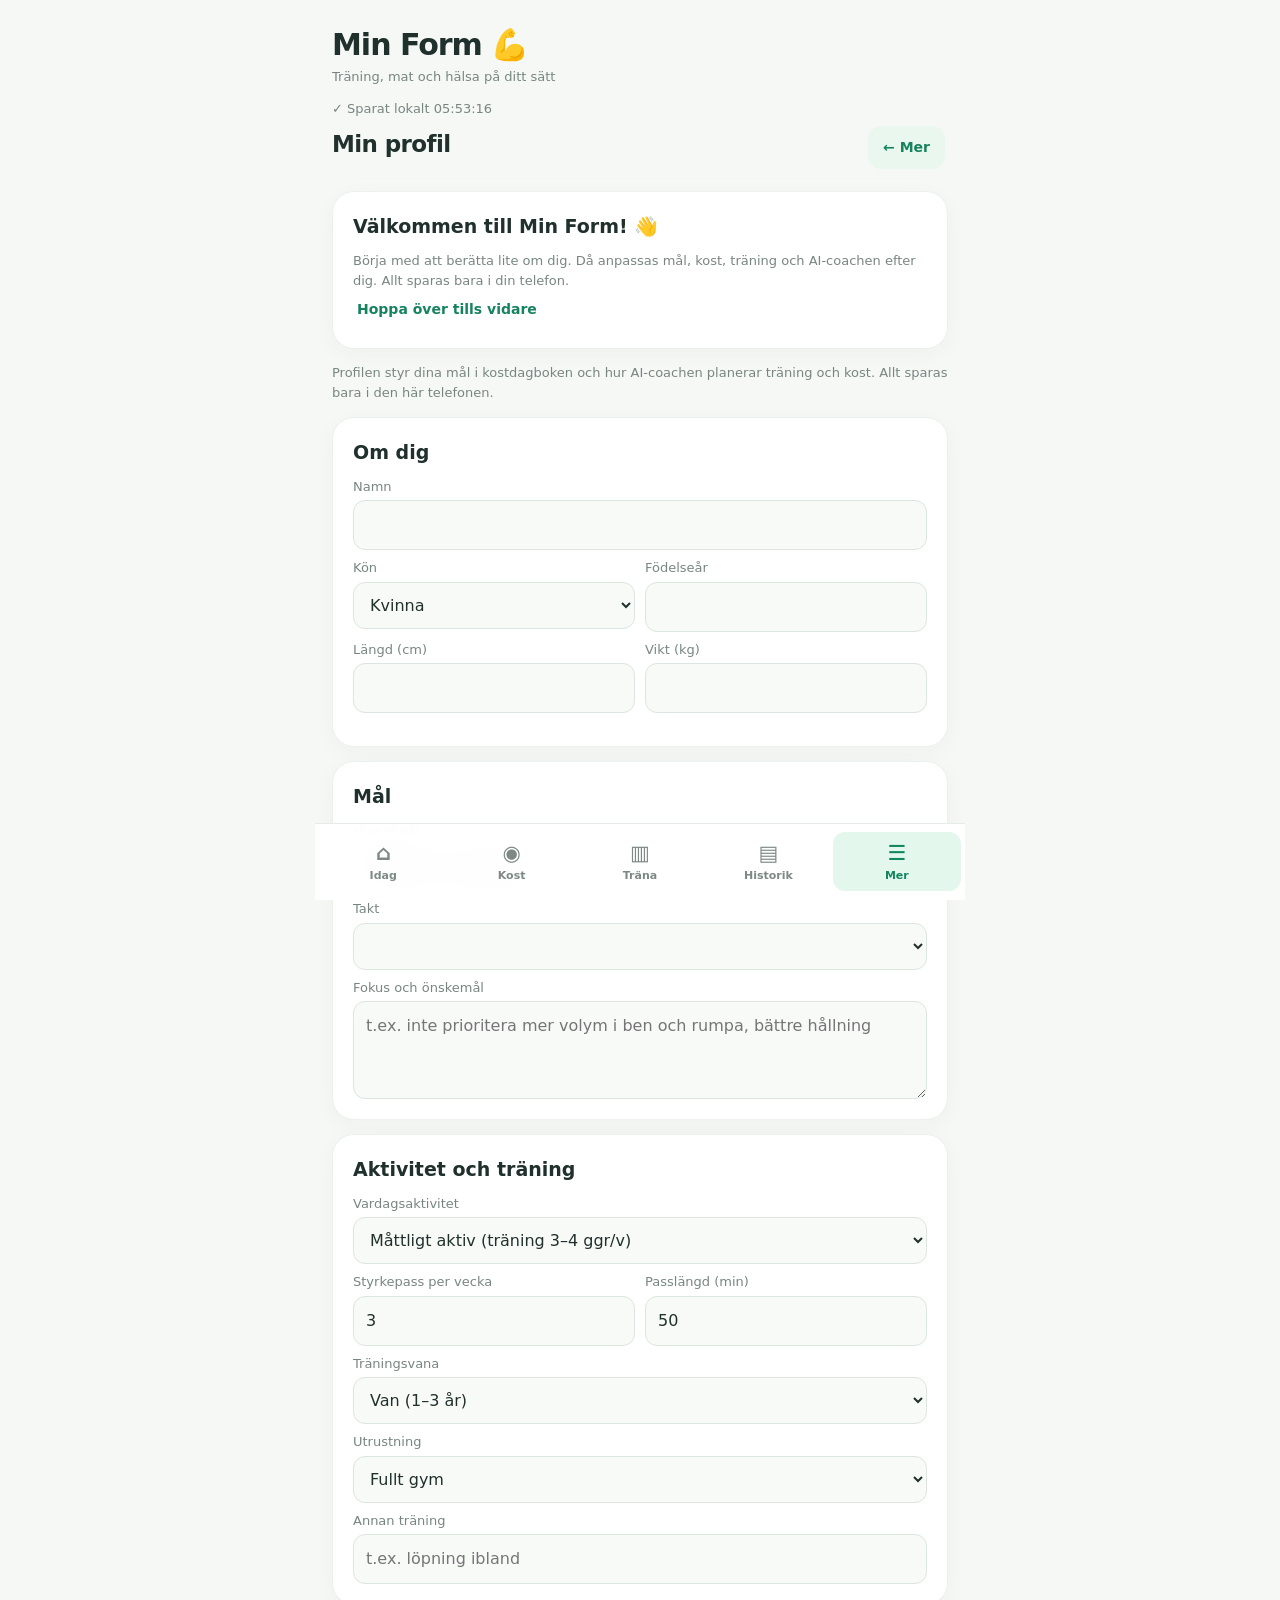
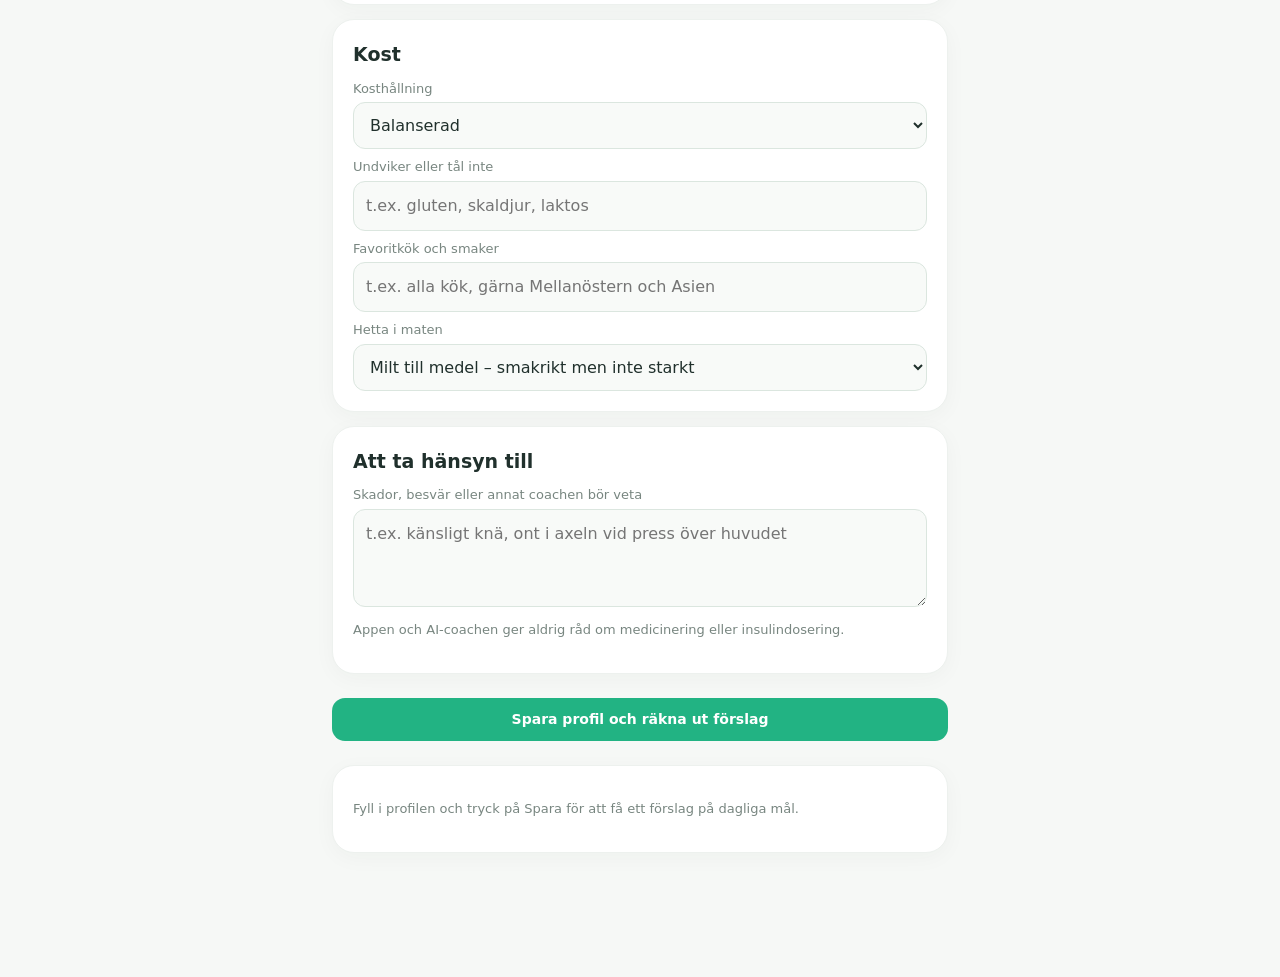
==== commit be045bbe: "Increased AI token limit to 8000." ====
--- a/index.html
+++ b/index.html
@@ -1,9 +1,9 @@
-<!doctype html><html lang="sv"><meta charset="utf-8"><meta name="viewport" content="width=device-width,initial-scale=1,viewport-fit=cover"><meta name="apple-mobile-web-app-capable" content="yes"><meta name="mobile-web-app-capable" content="yes"><meta name="apple-mobile-web-app-title" content="Min Form"><meta name="apple-mobile-web-app-status-bar-style" content="default"><meta name="format-detection" content="telephone=no"><meta name="theme-color" content="#f6f8f6"><link rel="manifest" href="manifest.webmanifest"><link rel="icon" href="icon-192.png"><link rel="apple-touch-icon" href="apple-touch-icon.png"><title>Min Form</title><style>body{font:16px system-ui;background:#12201d;color:#f2f7f3;max-width:650px;margin:auto;padding:18px}button{background:#88e0ad;color:#102018;border:0;padding:12px;border-radius:10px;font-weight:bold;margin:5px}textarea{box-sizing:border-box;width:100%;background:#243832;color:white;border:1px solid #6a8c7d;padding:10px;border-radius:8px;font:inherit}input,select{background:#243832;color:white;border:1px solid #6a8c7d;padding:10px;border-radius:8px;width:90px}select{width:100%}.card{background:#20332e;padding:15px;border-radius:15px;margin:14px 0}.set{display:flex;gap:10px;align-items:center;margin:9px 0}.set input[type=checkbox]{width:22px;height:22px}.muted{color:#afc7ba;font-size:13px}.nav{display:flex;flex-wrap:wrap}h1{margin-bottom:0}hr{border:0;border-top:1px solid #456157} .overlay{position:fixed;inset:0;background:#07110dcc;display:flex;align-items:center;justify-content:center;padding:14px;z-index:10}.overlay[hidden]{display:none}.modal{background:#20332e;border:1px solid #557366;border-radius:16px;padding:18px;width:min(94vw,500px);max-height:85vh;overflow:auto}.choice{display:flex;justify-content:space-between;align-items:center;gap:8px;border-bottom:1px solid #456157;padding:7px 0}.choice button{padding:8px}.modal input[type=search]{width:90%;box-sizing:border-box}.mode{display:block;margin:12px 0}.mode input{width:auto} </style><style>
+<!doctype html><html lang="sv"><meta charset="utf-8"><meta name="viewport" content="width=device-width,initial-scale=1"><meta name="theme-color" content="#f6f8f6"><link rel="manifest" href="manifest.webmanifest"><link rel="icon" href="icon-192.png"><link rel="apple-touch-icon" href="apple-touch-icon.png"><title>Min Form</title><style>body{font:16px system-ui;background:#12201d;color:#f2f7f3;max-width:650px;margin:auto;padding:18px}button{background:#88e0ad;color:#102018;border:0;padding:12px;border-radius:10px;font-weight:bold;margin:5px}textarea{box-sizing:border-box;width:100%;background:#243832;color:white;border:1px solid #6a8c7d;padding:10px;border-radius:8px;font:inherit}input,select{background:#243832;color:white;border:1px solid #6a8c7d;padding:10px;border-radius:8px;width:90px}select{width:100%}.card{background:#20332e;padding:15px;border-radius:15px;margin:14px 0}.set{display:flex;gap:10px;align-items:center;margin:9px 0}.set input[type=checkbox]{width:22px;height:22px}.muted{color:#afc7ba;font-size:13px}.nav{display:flex;flex-wrap:wrap}h1{margin-bottom:0}hr{border:0;border-top:1px solid #456157} .overlay{position:fixed;inset:0;background:#07110dcc;display:flex;align-items:center;justify-content:center;padding:14px;z-index:10}.overlay[hidden]{display:none}.modal{background:#20332e;border:1px solid #557366;border-radius:16px;padding:18px;width:min(94vw,500px);max-height:85vh;overflow:auto}.choice{display:flex;justify-content:space-between;align-items:center;gap:8px;border-bottom:1px solid #456157;padding:7px 0}.choice button{padding:8px}.modal input[type=search]{width:90%;box-sizing:border-box}.mode{display:block;margin:12px 0}.mode input{width:auto} </style><style>
 :root{color-scheme:light;--ink:#20302c;--muted:#788680;--accent:#22aa80;--bg:#f6f8f6;--line:#e5ece8}
 *{box-sizing:border-box}html{scroll-behavior:smooth}body{font:16px/1.5 system-ui,-apple-system,sans-serif;background:var(--bg);color:var(--ink);max-width:650px;margin:auto;padding:20px 17px 110px}h1{font-size:30px;letter-spacing:-1px;margin:2px 0 0}h2{font-size:23px;letter-spacing:-.6px;margin:8px 0 16px}h3{font-size:19px;margin:10px 0}p{line-height:1.55}.muted{color:var(--muted);font-size:13px}.card{background:white;border:1px solid #edf1ee;box-shadow:0 5px 22px #173b2a09;padding:20px;border-radius:22px;margin:14px 0}.nav{position:fixed;bottom:0;left:50%;transform:translateX(-50%);width:min(100%,650px);background:#ffffffed;backdrop-filter:blur(16px);border-top:1px solid var(--line);display:flex;flex-wrap:nowrap;justify-content:space-around;gap:0;padding:8px 4px max(9px,env(safe-area-inset-bottom));z-index:5}.nav button{background:transparent;color:#7e8984;font-size:11px;padding:7px 2px;min-width:0;flex:1;margin:0;border-radius:12px;font-weight:650}.nav button.active{background:#e3f7ed;color:#11865f}.nav button .navicon{display:block;font-size:21px;line-height:1.35}button{background:#22b383;color:white;border:0;padding:11px 15px;border-radius:13px;font:inherit;font-size:14px;font-weight:700;margin:5px 3px;cursor:pointer}button:active{opacity:.78}input,select,textarea{background:#f8faf8;color:var(--ink);border:1px solid #dbe6df;border-radius:12px;padding:12px;font:inherit;max-width:100%}input{width:90px}select{width:100%}textarea{width:100%;background:#f8faf8;color:var(--ink)}input[type=checkbox],input[type=radio]{accent-color:#20ac7e}input[type=date]{color:var(--ink)}.set{display:flex;gap:7px;align-items:center;flex-wrap:wrap;margin:10px 0}.set input[type=checkbox]{width:22px;height:22px}.choice{border-bottom:1px solid var(--line);padding:11px 0;gap:8px}.choice button{padding:8px 10px}hr{border:0;border-top:1px solid var(--line);margin:20px 0}.overlay{background:#1a2828a8}.modal{background:#fff;color:var(--ink);border:0;border-radius:23px}.modal input[type=search]{width:100%}.mode input{width:auto}progress{accent-color:#20ad80;height:12px;border-radius:12px}.hero{background:linear-gradient(125deg,#ddf6e9,#f4fbf4);border:0}.hero small{color:#39785e;font-weight:650}.hero strong{font-size:39px;letter-spacing:-1.6px}.quickgrid{display:grid;grid-template-columns:1fr 1fr;gap:12px}.quickgrid .card{margin:0;padding:16px}.quickgrid .big{font-size:27px;font-weight:800;letter-spacing:-.6px}.pill{display:inline-block;background:#e8f6ef;color:#13845f;border-radius:99px;padding:5px 10px;font-size:12px;font-weight:700}.wide{width:100%;margin:10px 0}.eyebrow{font-size:12px;text-transform:uppercase;letter-spacing:1.2px;color:#6d8e7c;font-weight:800}.sectionhead{display:flex;align-items:center;justify-content:space-between;gap:8px}.sectionhead button{background:#e9f7ef;color:#16835e}.statusline{font-size:11px;margin:10px 0;color:#88958d}#train .card>button,#food .card>button{max-width:100%}#foodPreview input{width:85px}@media(max-width:380px){body{padding:15px 12px 100px}.card{padding:15px}.nav button{font-size:10px}}
 #food .card{padding:17px;margin:11px 0}#food h2{margin-bottom:8px}.food-tools{display:flex;gap:7px;flex-wrap:wrap}.food-tools button{margin:2px;background:#e7f6ee;color:#16835e}.food-tools button.selected{background:#20ad80;color:white}.food-search{width:100%;margin:7px 0}.food-hit{display:flex;align-items:center;justify-content:space-between;padding:9px 0;border-bottom:1px solid var(--line);gap:8px}.food-hit button{flex-shrink:0}.meal-card{padding:12px 0;border-bottom:1px solid var(--line)}.meal-card .muted{margin:5px 0}.meal-actions{display:flex;gap:5px;flex-wrap:wrap}.meal-actions button{margin:2px;padding:7px 11px}.subtle{background:#edf6f1;color:#187a5a}.food-entry-form{background:#f7faf8;border-radius:15px;padding:12px;margin-top:10px}#foodPreview .card{box-shadow:none;border:1px solid var(--line)}
 .toast{position:fixed;left:50%;bottom:92px;transform:translateX(-50%);background:#173b2a;color:#fff;padding:12px 18px;border-radius:14px;font-weight:700;box-shadow:0 8px 28px #0003;z-index:20;max-width:92vw;text-align:center}.pb{display:inline-block;background:#fff6d9;color:#8a6100;border-radius:99px;padding:3px 10px;font-size:12px;font-weight:700;margin:-4px 0 6px}.exblock{border-top:1px solid var(--line);padding:16px 0 10px}.exblock:first-child{border-top:0}.exhead{display:flex;align-items:flex-start;gap:6px}.extitle{flex:1;min-width:0}.extitle h3{margin:0 0 4px;font-size:19px}.exmeta{font-size:13px;color:var(--muted);display:flex;align-items:center;gap:8px;flex-wrap:wrap}.exmeta .pb{margin:0}.iconbtn{background:#eef6f1;color:#16835e;width:42px;height:42px;padding:0;border-radius:12px;font-size:20px;margin:0;flex-shrink:0}.setgrid{display:grid;grid-template-columns:28px 1fr 1fr 48px;gap:8px;align-items:center;margin:12px 0 4px}.setgrid .sh{text-align:center;font-size:11px;text-transform:uppercase;letter-spacing:.8px;color:var(--muted);font-weight:700}.setgrid input[type=number]{width:100%;padding:10px;text-align:center;font-size:17px;font-weight:600}.sn{font-weight:700;color:var(--muted);text-align:center}.sn.on{color:#11865f}.donebox{position:relative;display:block;width:44px;height:44px}.donebox input{position:absolute;opacity:0;inset:0;margin:0;width:100%;height:100%;cursor:pointer}.donebox span{display:flex;align-items:center;justify-content:center;width:44px;height:44px;border-radius:12px;border:2px solid #d5e2da;color:transparent;font-weight:900;font-size:20px;background:#fff}.donebox input:checked+span{background:#22b383;border-color:#22b383;color:#fff}.donebox input:focus-visible+span{outline:2px solid #16835e;outline-offset:2px}.linkbtn{background:transparent;color:#16835e;padding:8px 4px;margin:0;font-size:14px}.exblock>p.muted{margin:6px 0 0}.sheet{align-items:flex-end}.sheet .modal{border-radius:22px 22px 0 0;width:100%;max-width:650px;padding:10px 16px max(16px,env(safe-area-inset-bottom))}.sheet .modal button{display:block;width:100%;text-align:left;background:transparent;color:var(--ink);padding:14px 10px;margin:0;border-radius:12px;font-weight:600;font-size:16px}.sheet .modal button:active{background:#eef6f1}.sheet .modal button.danger{color:#c0392b}.sheet .modal .grab{width:40px;height:4px;border-radius:4px;background:#d5e2da;margin:4px auto 10px}.thumb{width:56px;height:56px;padding:0;margin:0 6px 0 0;border-radius:14px;overflow:hidden;background:#eef3f0;flex-shrink:0}.thumb img{width:100%;height:100%;object-fit:cover;display:block}.extitle h3{cursor:pointer}.infoimg{position:relative;width:100%;aspect-ratio:1;border-radius:16px;overflow:hidden;background:#eef3f0;margin:4px 0 12px}.infoimg img{position:absolute;inset:0;width:100%;height:100%;object-fit:cover;transition:opacity .5s}.infosteps{padding-left:22px;margin:8px 0}.infosteps li{margin:6px 0;line-height:1.45}.infotip{background:#eef8f2;border-radius:12px;padding:10px 12px;font-size:14px}#infoSheet .modal{max-height:92vh;overflow:auto}#infoSheet .modal button.close{text-align:center;color:var(--muted)}.station{display:inline-block;background:#eef2f7;color:#4d5f74;border-radius:99px;padding:3px 9px;font-size:12px;font-weight:650}.seg{display:flex;background:#e9efeb;border-radius:14px;padding:4px;margin:0 0 12px}.seg button{flex:1;margin:0;background:transparent;color:#5f6f68;padding:9px;border-radius:11px}.seg button.on{background:#fff;color:var(--ink);box-shadow:0 1px 4px #0001}.tiles{display:grid;grid-template-columns:repeat(3,1fr);gap:8px}.tile{background:#fff;border:1px solid #edf1ee;border-radius:16px;padding:12px}.tile b{display:block;font-size:24px;letter-spacing:-.5px}.tile span{font-size:12px;color:var(--muted);line-height:1.3;display:block}.chart{width:100%;height:auto;display:block;touch-action:manipulation}.chart .grid{stroke:#e8eeea;stroke-width:1}.chart .axis{fill:#7b8a83;font-size:10px}.chart .line{fill:none;stroke:#1f9e75;stroke-width:2;stroke-linejoin:round;stroke-linecap:round}.chart .dot{fill:#1f9e75;stroke:#fff;stroke-width:2}.chart .dot.pb{fill:#d99a00}.chart .bar{fill:#1f9e75}.chart .bar.dim{fill:#bfe6d6}.chart .hit{fill:transparent;cursor:pointer}.chart .sel{stroke:#173b2a;stroke-width:2}.charttip{min-height:20px;font-size:13px;color:var(--ink);font-weight:600;margin:2px 0 6px}.charttip .muted{font-weight:400}details.tbl summary{font-size:13px;color:var(--muted);cursor:pointer;margin-top:6px}details.tbl table{width:100%;border-collapse:collapse;font-size:13px;margin-top:6px}details.tbl td,details.tbl th{padding:5px 4px;border-bottom:1px solid var(--line);text-align:left}details.tbl td:last-child,details.tbl th:last-child{text-align:right}#foodChooser .modal{max-height:85vh;overflow:auto}#chooserList .food-hit{cursor:pointer}.formsheet{max-height:92vh;overflow:auto}.formsheet label{display:block;font-size:13px;color:var(--muted);margin:8px 0 0}.formsheet label input,.formsheet label textarea{display:block;width:100%;margin-top:4px;color:var(--ink);font-size:16px}.grid2{display:grid;grid-template-columns:1fr 1fr;gap:0 10px}.scancam{position:relative;border-radius:16px;overflow:hidden;background:#111;aspect-ratio:4/3}.scancam video{width:100%;height:100%;object-fit:cover}.scanline{position:absolute;left:10%;right:10%;top:50%;height:2px;background:#ff5a4f;box-shadow:0 0 8px #ff5a4f}.srcpill{display:inline-block;background:#eef2f7;color:#4d5f74;border-radius:99px;padding:2px 8px;font-size:11px;font-weight:700;margin-left:4px}.formsheet label[hidden]{display:none}.sheet .modal.formsheet button{display:block;width:auto;text-align:center;background:#22b383;color:#fff;padding:11px 15px;margin:5px 3px;font-weight:700;font-size:14px}.sheet .modal.formsheet button.wide{width:100%;margin:8px 0 0}.sheet .modal.formsheet button.subtle{background:#edf6f1;color:#187a5a}.sheet .modal.formsheet .seg{margin:10px 0 0}.sheet .modal.formsheet .seg button{flex:1;margin:0;background:transparent;color:#5f6f68;padding:9px}.sheet .modal.formsheet .seg button.on{background:#fff;color:var(--ink);box-shadow:0 1px 4px #0001}button.ai{background:linear-gradient(120deg,#22b383,#3a8fd6)}.aitext{white-space:pre-wrap;line-height:1.5;font-size:15px}.aiex{display:flex;justify-content:space-between;gap:8px;padding:8px 0;border-bottom:1px solid var(--line)}.aiwait{display:flex;align-items:center;gap:10px;color:var(--muted)}.spin{width:20px;height:20px;border:3px solid #d5e2da;border-top-color:#22b383;border-radius:50%;animation:sp 1s linear infinite}@keyframes sp{to{transform:rotate(360deg)}}.pbtn{display:inline-block;background:#e7f6ee;color:#16835e;border-radius:13px;padding:10px 12px;font-weight:700;font-size:14px;margin:2px;cursor:pointer}.measgrid label{display:block;font-size:13px;color:var(--muted);margin-top:6px}.measgrid input{width:100%;margin-top:3px}.phgrid{display:grid;grid-template-columns:repeat(3,1fr);gap:6px;margin:8px 0}.phgrid figure{margin:0;position:relative}.phgrid img{width:100%;aspect-ratio:3/4;object-fit:cover;border-radius:10px;display:block;background:#eef3f0}.phgrid figcaption{font-size:11px;color:var(--muted);margin-top:2px}.phdel{position:absolute;top:4px;right:4px;background:#000a;color:#fff;border-radius:8px;width:26px;height:26px;padding:0;margin:0;font-size:13px}.cmp{display:grid;grid-template-columns:1fr 1fr;gap:6px;margin:8px 0}.cmp img{width:100%;aspect-ratio:3/4;object-fit:cover;border-radius:10px;background:#eef3f0}.cmp select{width:100%;margin-bottom:4px;font-size:13px;padding:8px}.periodbox{background:#f3f8f5;border-radius:14px;padding:12px;margin:10px 0}.periodbox b{display:block}table.mt{width:100%;border-collapse:collapse;font-size:12px;margin-top:12px}table.mt td,table.mt th{padding:5px 3px;border-bottom:1px solid var(--line);text-align:left;white-space:nowrap}.dayc{padding:14px 16px}.dayc h3{margin:0;font-size:16px}.dayc .pl{display:flex;justify-content:space-between;align-items:center;gap:6px;padding:8px 0;border-bottom:1px solid var(--line)}.dayc .pl:last-of-type{border-bottom:0}.dayc .pl.logged b{color:#11865f}.dayc .pl button{margin:0 0 0 4px;padding:7px 10px}.today{border:2px solid #b8e6d1}.shop{display:flex;align-items:center;gap:10px;padding:8px 0;border-bottom:1px solid var(--line)}.shop input{width:22px;height:22px}.shop.done span{text-decoration:line-through;color:var(--muted)}.plmodes label{display:block;padding:8px 0;border-bottom:1px solid var(--line);font-size:14px;color:var(--ink)}.plmodes input{width:auto;margin-right:6px}.plmodes .muted{display:block;margin-left:26px;font-size:12px}.formcard label{display:block;font-size:13px;color:var(--muted);margin:8px 0 0}.formcard label input,.formcard label select,.formcard label textarea{display:block;width:100%;margin-top:4px;color:var(--ink);font-size:16px}.formcard h3{margin-top:0}.macro{display:grid;grid-template-columns:repeat(4,1fr);gap:6px;margin:10px 0}.macro div{background:#f3f8f5;border-radius:12px;padding:10px 6px;text-align:center}.macro b{display:block;font-size:18px}.macro span{font-size:11px;color:var(--muted)}.mbar{display:grid;grid-template-columns:70px 1fr 64px;gap:8px;align-items:center;font-size:12px;color:var(--muted);margin:4px 0}.mbar i{display:block;height:8px;border-radius:8px;background:#e8eeea;overflow:hidden}.mbar i b{display:block;height:100%;background:#1f9e75;border-radius:8px}.mbar i b.over{background:#d99a00}input[type=file][hidden]{display:none!important}.sheet .modal.formsheet label.camBtn,label.camBtn{display:block;text-align:center;background:#22b383;color:#fff;border-radius:13px;padding:13px;font-weight:700;font-size:15px;margin:8px 0;cursor:pointer}label.camBtn.alt,.sheet .modal.formsheet label.camBtn.alt{background:#edf6f1;color:#187a5a;margin-top:0}.hcard{padding:14px 16px}.hcard summary{list-style:none;cursor:pointer}.hcard summary::-webkit-details-marker{display:none}.hhead{display:flex;justify-content:space-between;gap:10px;align-items:baseline}.hhead b{font-size:16px}.hhead span{font-size:13px;color:var(--muted);white-space:nowrap}.hmeta{font-size:13px;color:var(--muted);margin-top:3px}.hmeta em,.hname em{font-style:normal;color:#8a6100;font-weight:700}.hlist{margin-top:10px;border-top:1px solid var(--line)}.hrow{display:flex;justify-content:space-between;gap:10px;padding:9px 0;border-bottom:1px solid var(--line);align-items:baseline}.hname{font-weight:650;font-size:15px;flex:1;min-width:0}.hsets{text-align:right;font-size:14px;color:var(--ink);white-space:normal;max-width:60%}.hsets span{color:var(--muted)}.hsets i{font-style:normal;color:#c5d2cb;margin:0 5px}.hfoot{display:flex;justify-content:space-between;align-items:center;flex-wrap:wrap;margin-top:6px}.hfoot .linkbtn{padding:6px 4px}.hcard[open] .hhead b{color:#11865f}.hrow{display:block!important}.hname{display:flex;justify-content:space-between;align-items:baseline;gap:8px}.hcount{font-size:13px;color:var(--muted);font-weight:600;white-space:nowrap}.hsets{text-align:left!important;max-width:none!important;margin-top:4px}.sg{display:flex;gap:10px;font-size:14px;padding:2px 0;color:var(--muted)}.sg b{color:var(--ink);font-weight:650}.sgn{min-width:44px;color:var(--muted)}.trainopts{display:flex;gap:14px;align-items:center;flex-wrap:wrap;margin:8px 0 2px;font-size:13px;color:var(--muted)}.trainopts label{display:flex;align-items:center;gap:6px}.trainopts select{width:auto;padding:6px 8px;font-size:14px}.setgrid.rir{grid-template-columns:24px 1fr 1fr 48px 52px}.rirsel{width:100%;padding:8px 2px;font-size:15px;text-align:center}.restbar{position:fixed;left:50%;transform:translateX(-50%);bottom:calc(74px + env(safe-area-inset-bottom));width:min(94vw,600px);background:#173b2a;color:#fff;border-radius:16px;padding:10px 14px;display:flex;justify-content:space-between;align-items:center;z-index:9;box-shadow:0 8px 28px #0004}.restbar[hidden]{display:none}.restbar b{font-size:24px;font-variant-numeric:tabular-nums;margin-left:6px}.restbar .muted{color:#b9d6c8}.restbar button{background:#ffffff1f;color:#fff;margin:0 0 0 6px;padding:8px 12px}.restbar.done{background:#22b383}.exnote{font-size:13px;background:#fff8e3;color:#6b5200;border-radius:10px;padding:5px 9px;margin-top:6px;cursor:pointer}.e1rm{font-size:12px;color:var(--muted)}.wmrow{display:flex;justify-content:space-between;align-items:center;padding:9px 0;border-bottom:1px solid var(--line);gap:8px}.wmrow b{font-size:16px}.plates{display:flex;gap:3px;flex-wrap:wrap;justify-content:flex-end}.plate{display:inline-block;border-radius:6px;padding:3px 6px;font-size:12px;font-weight:700;color:#fff}.mgrow{display:grid;grid-template-columns:96px 1fr 52px;gap:8px;align-items:center;font-size:13px;margin:5px 0}.mgrow i{position:relative;display:block;height:10px;background:#eef2ef;border-radius:8px;overflow:hidden}.mgrow u{position:absolute;top:0;bottom:0;background:#d7efe3}.mgrow i b{position:absolute;left:0;top:2px;bottom:2px;border-radius:6px;background:#1f9e75}.mgrow i b.under{background:#9fb3aa}.mgrow i b.över{background:#d99a00}.mgv{text-align:right;font-weight:700}.mgv small{font-weight:600;color:var(--muted)}.bodymap{width:100%;max-width:320px;display:block;margin:4px auto}.bodymap .axis{fill:#7b8a83;font-size:9px}.calgrid{display:grid;grid-template-columns:repeat(7,1fr);gap:4px;margin-top:8px}.calgrid .cw{text-align:center;font-size:11px;color:var(--muted);font-weight:700}.cd{aspect-ratio:1;margin:0;padding:0;background:#f4f7f5;color:var(--ink);border-radius:10px;font-size:13px;font-weight:600;position:relative}.cd.done{background:#22b383;color:#fff}.cd.plan{background:#fff;box-shadow:inset 0 0 0 2px #22b383;color:#11865f}.cd.today{outline:2px solid #173b2a;outline-offset:1px}.grow{display:flex;justify-content:space-between;gap:8px;padding:9px 0;border-bottom:1px solid var(--line)}.grow:last-child{border-bottom:0}.grow>div{flex:1}.grow b{font-size:14px}.gbar{display:block;height:8px;background:#eef2ef;border-radius:8px;overflow:hidden;margin-top:6px}.gbar b{display:block;height:100%;background:#1f9e75;border-radius:8px}.holdbtn{width:100%;margin:0;padding:10px 4px;background:#e7f6ee;color:#11865f;font-size:14px}.holdov{position:fixed;inset:0;background:#0d2219f2;z-index:30;display:flex;align-items:center;justify-content:center;padding:20px}.holdov[hidden]{display:none}.holdbox{text-align:center;color:#fff;width:min(92vw,420px)}.holdbox .muted{color:#b9d6c8;font-size:15px}.holdphase{font-size:18px;font-weight:700;margin-top:10px;color:#9fe3c4}.holdtime{font-size:96px;font-weight:800;letter-spacing:-3px;font-variant-numeric:tabular-nums;line-height:1.1;margin:6px 0}.holdring{height:10px;background:#ffffff22;border-radius:10px;overflow:hidden;margin:6px 0 22px}.holdring i{display:block;height:100%;width:0;background:#22b383;border-radius:10px;transition:width .25s linear}.holdctl{display:flex;gap:8px;justify-content:center;flex-wrap:wrap}.holdctl button{margin:0;padding:14px 18px;font-size:16px}.holdctl .subtle{background:#ffffff22;color:#fff}.holdov.go .holdphase{color:#fff}.holdov.end{background:#11865ff2}.mapbox{margin:10px 0;background:#f3f8f5;border-radius:14px;padding:10px 12px}.mapbox summary{font-weight:700;font-size:14px;color:#11865f;cursor:pointer}.smap{display:grid;grid-template-columns:1fr 1fr;gap:6px;align-items:center;margin-top:8px}.smap .bodymap{max-width:none}.smap ul{list-style:none;margin:0;padding:0;font-size:13px}.smap li{display:flex;justify-content:space-between;padding:2px 0;border-bottom:1px dashed var(--line)}.smap li b{font-weight:700}.daynav{display:flex;align-items:center;gap:8px}.daynav>button{margin:0;width:46px;height:46px;padding:0;font-size:24px;flex-shrink:0}.daymid{flex:1;text-align:center;position:relative}.daymid b{display:block;font-size:16px}.daymid input{border:0;background:transparent;padding:2px;font-size:13px;color:var(--muted);text-align:center;width:auto}.exhead .iconbtn{width:48px;height:48px;display:flex;flex-direction:column;align-items:center;justify-content:center;line-height:1}.exhead .iconbtn small{font-size:11px;font-weight:600;margin-top:3px}.wishchips{display:flex;flex-wrap:wrap;gap:6px;margin:0 0 10px}.wishchips .chip{background:#eef6f1;color:#16835e;border-radius:999px;padding:6px 12px;font-size:14px;margin:0;width:auto;min-height:0}button.libitem{display:block!important;width:100%!important;text-align:left!important;background:#f4f7f5!important;color:#17352a!important;border:1px solid #e1ebe5!important;border-radius:12px;padding:10px 12px!important;margin:0 0 6px!important;min-height:0;box-shadow:none!important}button.libitem b{display:block;font-size:16px;font-weight:700}button.libitem span{display:block;font-size:13px;font-weight:400;color:#5d7268!important;margin-top:2px}.thumb.noimg{display:flex;align-items:center;justify-content:center;background:#eef6f1;color:#16835e;font-size:22px}.feelrow{display:flex;flex-wrap:wrap;gap:6px;align-items:center;margin:8px 0 2px}.feelrow .muted{font-size:13px;margin-right:4px}button.feel{background:#eef6f1!important;color:#16835e!important;border-radius:999px;padding:6px 12px!important;margin:0!important;font-size:14px;min-height:0;width:auto!important;box-shadow:none!important}button.feel.on{background:#16835e!important;color:#fff!important}.exhint{background:#fff7e6;border-radius:10px;padding:8px 10px;margin:8px 0;font-size:14px}.exhint button{margin:4px 0 0 6px;padding:4px 12px;min-height:0}.dayform{margin-bottom:10px}.advice{background:#f1f7f3;border-radius:10px;padding:8px 10px;margin:6px 0;font-size:14px;line-height:1.4}.advice .muted{display:block;font-size:13px}.advice button{margin:6px 0 0;padding:4px 12px;min-height:0}.cd.act{background:#3f7fd6;color:#fff}#actChips button.chip{background:#eef6f1!important;color:#16835e!important;border-radius:999px!important;padding:6px 12px!important;margin:0!important;font-size:14px!important;width:auto!important;min-height:0!important;box-shadow:none!important}#actChips button.chip.on{background:#16835e!important;color:#fff!important}#actList .libitem span{white-space:normal}.actcard{border-left:4px solid #3f7fd6;cursor:pointer}.trainhead{display:flex;align-items:center;justify-content:space-between;gap:8px;margin-bottom:12px}.trainhead h2{margin:0}button.acthead{margin:0;padding:8px 12px;font-size:14px;white-space:nowrap;min-height:0;width:auto}.rsearch{display:flex;gap:6px;align-items:center;margin:0 0 8px}.rsearch input{flex:1;min-width:0}.rsearch button{margin:0;white-space:nowrap;padding:8px 10px}.mealseg{margin:0 0 8px}.mealseg button.on{background:#16835e!important;color:#fff!important}.foodtabs{margin:0 0 8px}.foodtabs button{font-size:14px;padding:8px 4px}.foodacts{display:grid!important;grid-template-columns:1fr 1fr;gap:6px;margin-bottom:8px}.foodacts button{margin:0;font-size:14px}.mealhead{display:flex;justify-content:space-between;align-items:baseline;gap:8px;margin-bottom:4px}.mealhead .muted{font-size:13px}.mealrow{display:flex;justify-content:space-between;align-items:center;gap:6px;padding:6px 0;border-top:1px solid #eef2ef}.mealrow:first-of-type{border-top:0}.mealtxt{font-size:15px;line-height:1.35}.mealbtns{display:flex;gap:4px;flex-shrink:0}.iconbtn.sm{width:34px;height:34px;font-size:15px;border-radius:10px}#passNote{width:100%;box-sizing:border-box;margin:8px 0}.hnote{background:#fff7e6;border-radius:8px;padding:6px 8px;margin:0 0 6px;font-size:14px}.dfhome{background:#f6f9f7;border-radius:12px;padding:10px 12px;margin:0 0 10px}.dfhome>summary{text-align:left}.dfst{display:flex;flex-direction:column;gap:2px;text-align:left}.dfst .dfsum{font-size:14px}.dfmini{padding:10px 14px}.dfmrow{display:flex;justify-content:space-between;align-items:center;gap:8px;cursor:pointer}.dfmrow .linkbtn{white-space:nowrap}.wgrid{display:grid;grid-template-columns:repeat(3,1fr);gap:6px;margin-top:8px}.wl{display:flex;flex-direction:column;font-size:12px;color:#5d7268;margin:0}.wl input{margin-top:2px;padding:8px 6px;text-align:center;font-size:16px;width:100%;box-sizing:border-box}.wmore{margin-top:6px}.wmore .wgrid{grid-template-columns:repeat(2,1fr)}details.dayform>summary{list-style:none;cursor:pointer;display:flex;justify-content:space-between;align-items:center;gap:8px}details.dayform>summary::-webkit-details-marker{display:none}details.dayform>summary::after{content:"▾";color:#16835e;font-size:18px}details.dayform[open]>summary::after{content:"▴"}.dfsum{font-size:13px;flex:1;text-align:right;white-space:nowrap;overflow:hidden;text-overflow:ellipsis}.bgnow{margin:8px 0 0;font-size:15px}.bgnow .linkbtn{padding:0 4px;margin:0}.bgwarn{background:#fff3e0;border-left:4px solid #e08a1e;border-radius:8px;padding:6px 8px;margin:6px 0 0;font-size:13px}.dcoach{background:#eef7f1;border-radius:12px;padding:10px 12px;margin:0 0 10px}.dc-light,.dc-rest{background:#f1f3f8}.dc-done{background:#f3f7ee}.dctitle{font-weight:700;font-size:17px;margin:2px 0}.dcwhy{margin:6px 0 8px;padding-left:18px;font-size:14px;color:#3d5249}.dcwhy li{margin:2px 0}.dcbtns{display:flex;flex-wrap:wrap;gap:6px}.dcbtns button{flex:1 1 45%;margin:0}.dcai p{margin:6px 0}.dcai ul{padding-left:18px;margin:6px 0}.dcai li{margin:4px 0}.wpgoal{display:grid;grid-template-columns:1fr 1fr;gap:8px;margin:8px 0}.wpgoal label{font-size:13px;color:#5d7268}.wpgoal input{width:100%;box-sizing:border-box}.wprow{display:grid;grid-template-columns:52px 1fr;gap:8px;align-items:start;padding:8px 0;border-bottom:1px solid #e6eee9}.wprow.wptoday .wpday b{color:#16835e}.wpday{display:flex;flex-direction:column;font-size:13px}.wpday b{text-transform:capitalize;font-size:15px}.wpday span{color:#5d7268}.wprow select{width:100%;box-sizing:border-box}.wprep{display:flex!important;flex-direction:row!important;align-items:center;gap:8px;font-size:13px;color:#5d7268;margin:6px 0 0!important}.wprep input{width:20px!important;height:20px!important;min-height:0!important;margin:0!important;padding:0!important;flex:0 0 auto}.hbg{margin:6px 0 2px;font-size:14px}.hbg .bgd{font-weight:700}.hbg .muted{font-size:13px;margin-top:2px}.actcard .hbg{margin-top:6px}.fluidbtns{display:grid;grid-template-columns:repeat(4,1fr);gap:6px;margin-top:8px}.fluidbtns button{margin:0;padding:8px 4px;line-height:1.2}.fluidbtns small{font-weight:400;color:#5d7268}.fluidbar{display:block;margin-top:6px}.fluidtile{position:relative}.fluidplus{position:absolute;right:8px;top:8px;margin:0!important;padding:4px 8px!important;font-size:12px!important;min-height:0!important;width:auto!important;background:#e3f1fb!important;color:#1d6fa5!important;box-shadow:none!important;border-radius:999px!important}.missrow{border-left:3px solid #e08a1e;padding-left:8px;margin:6px 0}.missbtns{display:flex;gap:6px;flex-wrap:wrap}.missbtns button{margin:0;padding:6px 10px}.actshot{margin-top:0!important}.actx{font-size:13px;margin-top:2px}.verbar{position:fixed;left:12px;right:12px;bottom:84px;z-index:9999;background:#16835e;color:#fff;border-radius:14px;padding:10px 12px;font-size:14px;display:flex;align-items:center;justify-content:space-between;gap:8px;box-shadow:0 6px 20px rgba(0,0,0,.2)}.verbar button{background:#fff!important;color:#16835e!important;margin:0!important;width:auto!important;padding:6px 12px!important;min-height:0!important}.dcalt{margin-top:10px;padding-top:8px;border-top:1px solid #d6e6dc}.dcalt .dcbtns{margin-top:6px}.dcalt .dcbtns button{flex:1 1 45%;font-size:14px}body.no-bg .bgonly,body.no-watch .watchonly,body.no-fluid .fluidonly,body:not(.no-fluid) .nofluidonly{display:none!important}.modrow{display:flex!important;gap:10px;align-items:flex-start;padding:8px 0;border-bottom:1px solid #e6eee9;margin:0!important}.modrow:last-child{border-bottom:0}.modrow input{width:22px!important;height:22px!important;min-height:0!important;margin:2px 0 0!important;flex:0 0 auto}.modrow span{display:flex;flex-direction:column;gap:2px;font-size:15px}.modrow .muted{font-size:13px}.wchips{display:flex;flex-wrap:wrap;gap:6px;margin:4px 0 8px}.wseg{margin:0 0 6px}.wmet button{font-size:13px!important;padding-left:2px!important;padding-right:2px!important}.wsum{margin:4px 0 0;font-size:14px}.wchart{width:100%;height:auto;display:block;touch-action:pan-y}.wchart .axis{font-size:9px;fill:#7a8b83}.wgridl{stroke:#e3ebe6;stroke-width:1}.wdot{fill:#16835e;opacity:.28}.wbar{fill:#16835e;opacity:.25}.wline{fill:none;stroke:#16835e;stroke-width:2.4;stroke-linejoin:round;stroke-linecap:round}.wchart .ring{fill:#fff;stroke:#16835e;stroke-width:2}@media (prefers-color-scheme:dark){.wband{opacity:.15}.wgridl{stroke:#2a3a33}}.exblock.ss{border-left:4px solid #3f7fd6;padding-left:10px;margin-left:-2px}.sstag{display:inline-block;background:#e6effb;color:#2b5fa8;border-radius:999px;padding:1px 8px;font-size:12px;font-weight:700}.sslink{display:flex;justify-content:center;align-items:center;gap:8px;margin:-6px 0 6px;font-size:13px}.sslink .linkbtn{font-size:13px;color:#2b5fa8;padding:4px 8px}.sslink.on{color:#2b5fa8;background:#eef4fc;border-radius:10px;padding:2px 6px;margin:-4px 0 8px}.exsug{background:#f3f8f5;border-radius:12px;padding:10px 12px;margin:10px 0}.exsug .muted{font-size:12px;margin:2px 0 6px}.sgchips{display:flex;flex-wrap:wrap;gap:6px;margin:6px 0 2px}.sgchip{background:#fff!important;color:#16835e!important;border:1px solid #cfe3d8!important;border-radius:999px!important;padding:4px 10px!important;font-size:13px!important;margin:0!important;width:auto!important;min-height:0!important;box-shadow:none!important}.sgchip.on{background:#16835e!important;color:#fff!important;border-color:#16835e!important}.exsugbtn{display:block;width:100%;text-align:left;background:#fff!important;color:inherit!important;border:1px solid #d9e7df!important;border-radius:10px!important;padding:8px 10px!important;margin:4px 0!important;box-shadow:none!important;min-height:0!important}.exsugbtn span{display:flex;flex-direction:column}.exsugbtn b{color:#16835e;font-size:15px}.exsugbtn small{color:#5d7268;font-size:12px}.anrem{background:#fffaf0;border-left:4px solid #e0a63a;padding:10px 12px}.anrem summary{cursor:pointer}.anrem p{margin:6px 0;font-size:14px;white-space:pre-line}.anbtns{display:flex;gap:12px}.anbtns .linkbtn{font-size:13px;padding:2px 0}.leRow{padding:10px 0;border-bottom:1px solid var(--line)}.leTop{display:flex;justify-content:space-between;align-items:center;gap:8px}.leTop span{display:flex;gap:4px}.leCtl{display:flex;align-items:center;gap:8px;margin-top:6px;flex-wrap:wrap}.leCtl input{width:90px!important;min-height:36px!important;padding:4px 8px!important}.leAdd{display:flex;gap:8px;margin-top:12px}.leAdd input{flex:1;min-width:0}.leAdd button{flex:0 0 auto}.leRow button{background:#e8f3ed!important;color:#17684a!important;box-shadow:none!important;min-width:40px;min-height:36px!important;font-size:18px!important;padding:0 10px!important}.leRow button:disabled{opacity:.3}.wlhint{width:100%;min-height:48px;padding:6px 8px!important;background:transparent!important;color:var(--muted,#5d7268)!important;border:1px dashed #cfe0d6!important;border-radius:12px;font-size:12px!important;line-height:1.25;font-weight:500;box-shadow:none!important;white-space:normal}.ghnow{color:var(--accent,#187a5a);white-space:nowrap}.dfst{min-width:0;flex:1}.dfhome .dfsum{white-space:normal;text-align:left;overflow:visible}.dfhome>summary::after{flex:0 0 auto}.dftrainopen{padding:6px!important}.dftrainopen .dfhome{margin:0}.musgrid{display:grid;grid-template-columns:1fr 1fr;gap:8px}#aiSheet .modal .musb{margin:0!important;width:auto!important;background:#eef6f1!important;color:#16835e!important;display:flex!important;flex-direction:column;align-items:flex-start;justify-content:center;text-align:left!important;min-height:52px;padding:8px 12px!important}#aiSheet .modal .musb small{display:block;font-size:11px;font-weight:600;opacity:.85}#aiSheet .modal .musb.on{background:#16835e!important;color:#fff!important}#aiSheet .modal .musb.half{background:#bfe6d2!important;color:#0f5e43!important}.mgunk{margin-top:10px;padding:10px 12px;background:#fff7e6;border-radius:12px;font-size:13px}.mgunkl{display:flex;flex-wrap:wrap;gap:6px;margin-top:8px}html.dark #aiSheet .modal .musb{background:#263b2e!important;color:#64d8b1!important}html.dark #aiSheet .modal .musb.on{background:#16835e!important;color:#fff!important}html.dark #aiSheet .modal .musb.half{background:#2f5a46!important;color:#d6f3e6!important}html.dark .mgunk{background:#3a3220!important;color:#f0e2c2}</style><style id="darkcss">html.dark{color-scheme:dark}html.dark{--ink:#d6e4e0;--muted:#8d9994;--bg:#0f1714;--line:#384d41}html.dark body{background:var(--bg)!important;color:var(--ink)!important}html.dark .muted{color:var(--muted)!important}html.dark .card{background:#1a2521!important;border:1px solid #3a4b3e!important}html.dark .nav{background:#1a2521ed!important}html.dark .nav button{background:transparent!important;color:#8a9490!important}html.dark .nav button.active{background:#2b4337!important;color:#64d8b1!important}html.dark button{background:#22b383!important;color:white!important}html.dark input,html.dark select,html.dark textarea{background:#222f22!important;color:var(--ink)!important;border:1px solid #364e3f!important}html.dark textarea{background:#222f22!important;color:var(--ink)!important}html.dark input[type=date]{color:var(--ink)!important}html.dark .overlay{background:#1a2828a8!important}html.dark .modal{background:#1a2521!important;color:var(--ink)!important}html.dark .hero{background:linear-gradient(125deg,#2e483a,#213321)!important}html.dark .hero small{color:#7cc1a4!important}html.dark .pill{background:#294034!important;color:#64d8b2!important}html.dark .eyebrow{color:#86a293!important}html.dark .sectionhead button{background:#283e32!important;color:#64d8b1!important}html.dark .statusline{color:#7f8d84!important}html.dark .food-tools button{background:#294134!important;color:#64d8b1!important}html.dark .food-tools button.selected{background:#20ad80!important;color:white!important}html.dark .subtle{background:#263c30!important;color:#64d8b2!important}html.dark .food-entry-form{background:#203226!important}html.dark .toast{background:#173b2a!important;color:#fff!important}html.dark .pb{background:#443e2c!important;color:#d8b664!important}html.dark .exmeta{color:var(--muted)!important}html.dark .iconbtn{background:#263b2e!important;color:#64d8b1!important}html.dark .setgrid .sh{color:var(--muted)!important}html.dark .sn{color:var(--muted)!important}html.dark .sn.on{color:#64d8b1!important}html.dark .donebox span{border:2px solid #364e3f!important;color:transparent!important;background:#1a2521!important}html.dark .donebox input:checked+span{background:#22b383!important;color:#fff!important}html.dark .linkbtn{background:transparent!important;color:#64d8b1!important}html.dark .sheet .modal button{background:transparent!important;color:var(--ink)!important}html.dark .sheet .modal button:active{background:#263b2e!important}html.dark .sheet .modal button.danger{color:#d86f64!important}html.dark .sheet .modal .grab{background:#3e5a49!important}html.dark .thumb{background:#2a3b31!important}html.dark .infoimg{background:#2a3b31!important}html.dark .infotip{background:#253a2d!important}html.dark #infoSheet .modal button.close{color:var(--muted)!important}html.dark .station{background:#262f3b!important;color:#9cacbe!important}html.dark .seg{background:#2f4135!important}html.dark .seg button{background:transparent!important;color:#a1aea8!important}html.dark .seg button.on{background:#1a2521!important;color:var(--ink)!important}html.dark .tile{background:#1a2521!important;border:1px solid #3a4b3e!important}html.dark .tile span{color:var(--muted)!important}html.dark .chart .grid{stroke:#384c3f!important}html.dark .chart .axis{fill:#899791!important}html.dark .chart .line{fill:none!important}html.dark .chart .dot{fill:#64d8b3!important;stroke:#424242!important}html.dark .chart .dot.pb{fill:#d8b664!important}html.dark .chart .bar{fill:#64d8b3!important}html.dark .chart .bar.dim{fill:#bfe6d6!important}html.dark .chart .hit{fill:transparent!important}html.dark .charttip{color:var(--ink)!important}html.dark details.tbl summary{color:var(--muted)!important}html.dark .formsheet label{color:var(--muted)!important}html.dark .formsheet label input,html.dark .formsheet label textarea{color:var(--ink)!important}html.dark .scancam{background:#111!important}html.dark .scanline{background:#683632!important}html.dark .srcpill{background:#262f3b!important;color:#9cacbe!important}html.dark .sheet .modal.formsheet button{background:#22b383!important;color:#fff!important}html.dark .sheet .modal.formsheet button.subtle{background:#263c30!important;color:#64d8b2!important}html.dark .sheet .modal.formsheet .seg button{background:transparent!important;color:#a1aea8!important}html.dark .sheet .modal.formsheet .seg button.on{background:#1a2521!important;color:var(--ink)!important}html.dark button.ai{background:linear-gradient(120deg,#22b383,#3a8fd6)!important}html.dark .aiwait{color:var(--muted)!important}html.dark .spin{border:3px solid #364e3f!important}html.dark .pbtn{background:#294134!important;color:#64d8b1!important}html.dark .measgrid label{color:var(--muted)!important}html.dark .phgrid img{background:#2a3b31!important}html.dark .phgrid figcaption{color:var(--muted)!important}html.dark .phdel{background:#000a!important;color:#fff!important}html.dark .cmp img{background:#2a3b31!important}html.dark .periodbox{background:#23362b!important}html.dark .dayc .pl.logged b{color:#64d8b1!important}html.dark .today{border:2px solid #355043!important}html.dark .shop.done span{color:var(--muted)!important}html.dark .plmodes label{color:var(--ink)!important}html.dark .formcard label{color:var(--muted)!important}html.dark .formcard label input,html.dark .formcard label select,html.dark .formcard label textarea{color:var(--ink)!important}html.dark .macro div{background:#23362b!important}html.dark .macro span{color:var(--muted)!important}html.dark .mbar{color:var(--muted)!important}html.dark .mbar i{background:#314236!important}html.dark .mbar i b{background:#1f9e75!important}html.dark .mbar i b.over{background:#d99a00!important}html.dark .sheet .modal.formsheet label.camBtn,html.dark label.camBtn{background:#22b383!important;color:#fff!important}html.dark label.camBtn.alt,html.dark .sheet .modal.formsheet label.camBtn.alt{background:#263c30!important;color:#64d8b2!important}html.dark .hhead span{color:var(--muted)!important}html.dark .hmeta{color:var(--muted)!important}html.dark .hmeta em,html.dark .hname em{color:#d8b664!important}html.dark .hsets{color:var(--ink)!important}html.dark .hsets span{color:var(--muted)!important}html.dark .hsets i{color:#c5d2cb!important}html.dark .hcard[open] .hhead b{color:#64d8b1!important}html.dark .hcount{color:var(--muted)!important}html.dark .sg{color:var(--muted)!important}html.dark .sg b{color:var(--ink)!important}html.dark .sgn{color:var(--muted)!important}html.dark .trainopts{color:var(--muted)!important}html.dark .restbar{background:#173b2a!important;color:#fff!important}html.dark .restbar .muted{color:#b9d6c8!important}html.dark .restbar button{background:#1a25211f!important;color:#fff!important}html.dark .restbar.done{background:#22b383!important}html.dark .exnote{background:#3d3727!important;color:#d8bd64!important}html.dark .e1rm{color:var(--muted)!important}html.dark .plate{color:#fff!important}html.dark .mgrow i{background:#2b3b2f!important}html.dark .mgrow u{background:#345143!important}html.dark .mgrow i b{background:#1f9e75!important}html.dark .mgrow i b.under{background:#46524d!important}html.dark .mgrow i b.över{background:#d99a00!important}html.dark .mgv small{color:var(--muted)!important}html.dark .bodymap .axis{fill:#899791!important}html.dark .calgrid .cw{color:var(--muted)!important}html.dark .cd{background:#26342a!important;color:var(--ink)!important}html.dark .cd.done{background:#22b383!important;color:#fff!important}html.dark .cd.plan{background:#1a2521!important;color:#64d8b1!important}html.dark .gbar{background:#2b3b2f!important}html.dark .gbar b{background:#1f9e75!important}html.dark .holdbtn{background:#294134!important;color:#64d8b1!important}html.dark .holdov{background:#0d2219f2!important}html.dark .holdbox{color:#fff!important}html.dark .holdbox .muted{color:#b9d6c8!important}html.dark .holdphase{color:#9fe3c4!important}html.dark .holdring{background:#1a252122!important}html.dark .holdring i{background:#22b383!important}html.dark .holdctl .subtle{background:#1a252122!important;color:#fff!important}html.dark .holdov.go .holdphase{color:#fff!important}html.dark .holdov.end{background:#11865ff2!important}html.dark .mapbox{background:#23362b!important}html.dark .mapbox summary{color:#64d8b1!important}html.dark .daymid input{background:transparent!important;color:var(--muted)!important}html.dark .wishchips .chip{background:#263b2e!important;color:#64d8b1!important}html.dark button.libitem{background:#26342a!important;color:#d2ebe2!important;border:1px solid #355040!important}html.dark button.libitem span{color:#9eb0a7!important}html.dark .thumb.noimg{background:#263b2e!important;color:#64d8b1!important}html.dark button.feel{background:#263b2e!important;color:#64d8b1!important}html.dark button.feel.on{background:#16835e!important;color:#fff!important}html.dark .exhint{background:#3b3426!important}html.dark .advice{background:#24392b!important}html.dark .cd.act{background:#3f7fd6!important;color:#fff!important}html.dark #actChips button.chip{background:#263b2e!important;color:#64d8b1!important}html.dark #actChips button.chip.on{background:#16835e!important;color:#fff!important}html.dark .mealseg button.on{background:#16835e!important;color:#fff!important}html.dark .mealrow{border-top:1px solid #394b3e!important}html.dark .hnote{background:#3b3426!important}html.dark .dfhome{background:#223327!important}html.dark .wl{color:#9eb0a7!important}html.dark details.dayform>summary::after{color:#64d8b1!important}html.dark .bgwarn{background:#3f3628!important}html.dark .dcoach{background:#263b2d!important}html.dark .dc-light,html.dark .dc-rest{background:#242938!important}html.dark .dc-done{background:#313b26!important}html.dark .dcwhy{color:#b9cbc4!important}html.dark .wpgoal label{color:#9eb0a7!important}html.dark .wprow{border-bottom:1px solid #364f3f!important}html.dark .wprow.wptoday .wpday b{color:#64d8b1!important}html.dark .wpday span{color:#9eb0a7!important}html.dark .wprep{color:#9eb0a7!important}html.dark .fluidbtns small{color:#9eb0a7!important}html.dark .fluidplus{background:#293640!important;color:#64aad8!important}html.dark .verbar{background:#16835e!important;color:#fff!important}html.dark .verbar button{background:#1a2521!important;color:#64d8b1!important}html.dark .dcalt{border-top:1px solid #35503f!important}html.dark .modrow{border-bottom:1px solid #364f3f!important}html.dark .wchart .axis{fill:#899891!important}html.dark .wgridl{stroke:#374d40!important}html.dark .wdot{fill:#64d8b1!important}html.dark .wbar{fill:#64d8b1!important}html.dark .wline{fill:none!important}html.dark .wchart .ring{fill:#fff!important}html.dark .sstag{background:#27313e!important;color:#6594d8!important}html.dark .sslink .linkbtn{color:#6594d8!important}html.dark .sslink.on{color:#6594d8!important;background:#232c37!important}html.dark .exsug{background:#23362b!important}html.dark .sgchip{background:#1a2521!important;color:#64d8b1!important;border:1px solid #355041!important}html.dark .sgchip.on{background:#16835e!important;color:#fff!important}html.dark .exsugbtn{background:#1a2521!important;color:inherit!important;border:1px solid #355040!important}html.dark .exsugbtn b{color:#64d8b1!important}html.dark .exsugbtn small{color:#9eb0a7!important}html.dark .anrem{background:#332d21!important}html.dark .leRow button{background:#2a4235!important;color:#64d8ad!important}html.dark .wlhint{background:transparent!important;color:var(--muted,#9eb0a7)!important;border:1px dashed #355040!important}html.dark .ghnow{color:var(--accent,#64d8b2)!important}html.dark [fill="#e4ebe7"]{fill:#34473c!important}html.dark [style*="background:#88e0ad"]{background:#2e5f43!important}html.dark [style*="color:#102018"]{color:#e4f1eb!important}html.dark [style*="background:white"]{background:#1a2521!important}html.dark [style*="background:#ffffffed"]{background:#1a2521ed!important}html.dark [style*="color:#7e8984"]{color:#8a9490!important}html.dark [style*="background:#e3f7ed"]{background:#2b4337!important}html.dark [style*="color:#11865f"]{color:#64d8b1!important}html.dark [style*="background:#f8faf8"]{background:#222f22!important}html.dark [style*="color:#20ac7e"]{color:#64d8b2!important}html.dark [style*="background:#fff"]{background:#1a2521!important}html.dark [style*="color:#20ad80"]{color:#64d8b3!important}html.dark [style*="color:#39785e"]{color:#7cc1a4!important}html.dark [style*="background:#e8f6ef"]{background:#294034!important}html.dark [style*="color:#13845f"]{color:#64d8b2!important}html.dark [style*="color:#6d8e7c"]{color:#86a293!important}html.dark [style*="background:#e9f7ef"]{background:#283e32!important}html.dark [style*="color:#16835e"]{color:#64d8b1!important}html.dark [style*="color:#88958d"]{color:#7f8d84!important}html.dark [style*="background:#e7f6ee"]{background:#294134!important}html.dark [style*="background:#edf6f1"]{background:#263c30!important}html.dark [style*="color:#187a5a"]{color:#64d8b2!important}html.dark [style*="background:#f7faf8"]{background:#203226!important}html.dark [style*="background:#fff6d9"]{background:#443e2c!important}html.dark [style*="color:#8a6100"]{color:#d8b664!important}html.dark [style*="background:#eef6f1"]{background:#263b2e!important}html.dark [style*="color:#22b383"]{color:#64d8b2!important}html.dark [style*="color:#c0392b"]{color:#d86f64!important}html.dark [style*="background:#d5e2da"]{background:#3e5a49!important}html.dark [style*="background:#eef3f0"]{background:#2a3b31!important}html.dark [style*="background:#eef8f2"]{background:#253a2d!important}html.dark [style*="background:#eef2f7"]{background:#262f3b!important}html.dark [style*="color:#4d5f74"]{color:#9cacbe!important}html.dark [style*="background:#e9efeb"]{background:#2f4135!important}html.dark [style*="color:#5f6f68"]{color:#a1aea8!important}html.dark [style*="background:#ff5a4f"]{background:#683632!important}html.dark [style*="background:#f3f8f5"]{background:#23362b!important}html.dark [style*="background:#e8eeea"]{background:#314236!important}html.dark [style*="background:#ffffff1f"]{background:#1a25211f!important}html.dark [style*="background:#fff8e3"]{background:#3d3727!important}html.dark [style*="color:#6b5200"]{color:#d8bd64!important}html.dark [style*="background:#eef2ef"]{background:#2b3b2f!important}html.dark [style*="background:#d7efe3"]{background:#345143!important}html.dark [style*="background:#9fb3aa"]{background:#46524d!important}html.dark [style*="background:#f4f7f5"]{background:#26342a!important}html.dark [style*="background:#ffffff22"]{background:#1a252122!important}html.dark [style*="color:#17352a"]{color:#d2ebe2!important}html.dark [style*="color:#5d7268"]{color:#9eb0a7!important}html.dark [style*="background:#fff7e6"]{background:#3b3426!important}html.dark [style*="background:#f1f7f3"]{background:#24392b!important}html.dark [style*="background:#f6f9f7"]{background:#223327!important}html.dark [style*="background:#fff3e0"]{background:#3f3628!important}html.dark [style*="background:#eef7f1"]{background:#263b2d!important}html.dark [style*="background:#f1f3f8"]{background:#242938!important}html.dark [style*="background:#f3f7ee"]{background:#313b26!important}html.dark [style*="color:#3d5249"]{color:#b9cbc4!important}html.dark [style*="background:#e3f1fb"]{background:#293640!important}html.dark [style*="color:#1d6fa5"]{color:#64aad8!important}html.dark [style*="background:#e6effb"]{background:#27313e!important}html.dark [style*="color:#2b5fa8"]{color:#6594d8!important}html.dark [style*="background:#eef4fc"]{background:#232c37!important}html.dark [style*="background:#fffaf0"]{background:#332d21!important}html.dark [style*="background:#e8f3ed"]{background:#2a4235!important}html.dark [style*="color:#17684a"]{color:#64d8ad!important}html.dark [style*="color:#8a9490"]{color:#808b87!important}html.dark [style*="color:#86a293"]{color:#719280!important}html.dark [style*="color:#7f8d84"]{color:#87948b!important}html.dark [style*="color:#808b87"]{color:#88938f!important}html.dark [style*="color:#719280"]{color:#829f90!important}html.dark [style*="color:#87948b"]{color:#808e84!important}html.dark [style*="color:#173b2a"]{color:#cdebdd!important}html.dark [style*="color:#8a1c1c"]{color:#d86464!important}html.dark [style*="color:#9c4d17"]{color:#d89364!important}html.dark [style*="color:#3f7fd6"]{color:#6495d8!important}html.dark [style*="color:#9c3b2f"]{color:#d2766a!important}html.dark .wband{opacity:.18}html.dark .wgridl{stroke:#2a3a33}html.dark svg text{fill:#8d9994}
-</style><link rel="stylesheet" href="pwa.css"><script>try{var _t=(JSON.parse(localStorage.getItem("minform_prefs"))||{}).theme||"light";if(_t==="dark"||(_t==="auto"&&matchMedia("(prefers-color-scheme: dark)").matches))document.documentElement.classList.add("dark")}catch(e){}</script><div id="holdOv" class="holdov" hidden><div class="holdbox"><p id="holdName" class="muted" style="margin:0"></p><div id="holdPhase" class="holdphase">Gör dig redo</div><div id="holdTime" class="holdtime">0:30</div><div class="holdring"><i id="holdProg"></i></div><div class="holdctl"><button id="holdPause" onclick="holdPause()">⏸ Paus</button><button onclick="holdFinish(true)">✓ Klar</button><button class="subtle" onclick="holdCancel()">Avbryt</button></div></div></div><div id="restBar" class="restbar" hidden><div><span class="muted">Vila</span> <b id="restTime">1:30</b></div><div><button onclick="restAdd(-15)">−15</button><button onclick="restAdd(15)">+15</button><button onclick="stopRest()" aria-label="Stäng timer">✕</button></div></div><div id="toast" class="toast" hidden><span id="toastMsg"></span><button id="toastAct" hidden style="margin:0 0 0 12px;padding:6px 12px;background:#fff;color:#173b2a"></button></div><h1>Min Form 💪</h1><p class="muted" style="margin:0 0 12px">Träning, mat och hälsa på ditt sätt</p><div class="nav"><button data-page="home" onclick="show('home')"><span class="navicon">⌂</span>Idag</button><button data-page="food" onclick="show('food')"><span class="navicon">◉</span>Kost</button><button data-page="train" onclick="show('train')"><span class="navicon">▥</span>Träna</button><button data-page="history" onclick="show('history')"><span class="navicon">▤</span>Historik</button><button data-page="more" onclick="show('more')"><span class="navicon">☰</span>Mer</button></div><div id="home" hidden><div class="sectionhead"><div><span class="eyebrow">Din översikt</span><h2 style="margin:2px 0 10px">Idag <span id="homeDate" class="muted"></span></h2></div><span class="pill">Min Form 3.40.1</span></div><div class="card backupNudge" hidden></div><div class="card" id="welcomeProfile" hidden><h3>Välkommen till Min Form!</h3><p class="muted">Börja med att fylla i din profil. Då anpassas mål, kost och träning efter dig.</p><button class="wide" onclick="show('profile')">Skapa min profil</button></div><div class="card" id="welcomeImport" hidden><h3>Välkommen till appen!</h3><p class="muted">Har du träningspass och måltider sparade sedan tidigare? Hämta in din säkerhetskopia (JSON-filen) så finns allt här.</p><button class="wide" onclick="show('backup')">Importera säkerhetskopia</button></div><div class="card hero"><small>PROTEIN IDAG</small><div><strong id="homeProtein">0 g</strong> <span class="muted" id="homeTarget">av 145 till 165 g</span></div><progress id="homeProgress" max="165" value="0" style="width:100%"></progress><p id="homeRemaining" style="margin-bottom:0">145 g kvar till ditt mål</p></div><div class="quickgrid"><div class="card"><span class="muted">Energi</span><div class="big" id="homeKcal">0</div><span class="muted">kcal</span></div><div class="card"><span class="muted">Kolhydrater</span><div class="big" id="homeCarbs">0 g</div><span class="muted">Dagens intag</span></div><div class="card"><span class="muted">Fett</span><div class="big" id="homeFat">0 g</div><span class="muted">Dagens intag</span></div><div class="card fluidtile fluidonly"><span class="muted">💧 Vätska</span><div class="big" id="homeFluid">0 l</div><span class="muted" id="homeFluidT">av 2 l</span><button class="fluidplus" onclick="event.stopPropagation();addFluid(200)" aria-label="Lägg till ett glas">＋ glas</button><span id="homeMeals" hidden>0</span></div><div class="card nofluidonly"><span class="muted">Måltider</span><div class="big" id="homeMeals2">0</div><span class="muted">Registrerade idag</span></div></div><div class="card"><div class="sectionhead"><h3>Din matdagbok</h3><button onclick="show('food')">Öppna</button></div><div id="homeMealList" class="muted">Inga måltider registrerade idag.</div><button class="wide" onclick="show('food');document.getElementById('foodText').focus()">＋ Registrera måltid</button></div><div class="card"><div class="sectionhead"><h3>Dagens träning</h3><button onclick="show('train')">Öppna</button></div><div id="dayCoach"></div><p class="muted" id="homeTrainInfo"></p><button class="wide" onclick="show('train')">Gå till träning</button><button class="wide subtle" onclick="openAct()">＋ Logga annan träning</button><button class="wide subtle" onclick="openWeekPlan(0)">📅 Planera veckan</button></div><div class="card" id="homeGoals"></div><div class="card" id="homeCal"></div><div class="card"><div class="sectionhead"><h3>Kropp</h3><button onclick="show('body')">Öppna</button></div><div id="homeBody" class="muted"></div><button class="wide subtle" onclick="show('body');setTimeout(()=>$('wKg').focus(),50)">＋ Logga vikt</button></div><p class="muted">Näringsvärden är uppskattningar.<span class="bgonly"> Ingen insulinberäkning eller doseringsfunktion.</span></p></div><div id="more" hidden><h2>Mer</h2><div class="card"><div class="sectionhead"><div><h3 style="margin:0">Min profil</h3><p class="muted" id="moreProfile" style="margin:2px 0 0"></p></div><button onclick="show('profile')">Öppna</button></div></div><div class="card"><h3>Visa i appen</h3><p class="muted">Dölj det du inte använder. Inget raderas – du kan slå på det igen när du vill.</p><div id="modList"></div></div><div class="card"><h3>Utseende</h3><div class="feelrow" id="themeRow"></div><p class="muted" style="margin:6px 0 0">Följ telefonen byter automatiskt efter telefonens mörka läge.</p></div><div class="card watchonly"><h3>⌚ Klockdata från Google (automatiskt)</h3><p class="muted">Hämtar vilopuls, HRV, sömntid och träningspass från ditt eget Google-konto via ett litet skript som du lägger upp själv. Min Form räknar sedan fram dagsformen. Adress och nyckel sparas bara i den här telefonen.</p><div class="food-tools"><button class="subtle" onclick="ghCopy('Kod.gs')">📋 Kopiera skriptet</button><button class="subtle" onclick="ghCopy('appsscript.json')">📋 Kopiera appsscript.json</button></div><label>Webbappens adress<input id="ghUrl" type="url" inputmode="url" placeholder="https://script.google.com/macros/s/…/exec" style="width:100%"></label><label>Nyckel<input id="ghKey" type="password" autocomplete="off" placeholder="från loggen i skriptet" style="width:100%"></label><p id="ghStatus" class="muted"></p><button onclick="saveGh()">Spara och hämta</button><button class="subtle" onclick="removeGh()">Ta bort</button></div><div class="card bgonly"><h3>🩸 Blodsocker (Nightscout)</h3><p class="muted">Visar ditt aktuella värde och trend i passet och ger AI-coachen underlag för träningsupplägget. Bara överblick – aldrig råd om insulin. Adress och nyckel sparas bara i den här telefonen och följer aldrig med i säkerhetskopior.</p><label>Nightscout-adress<input id="nsUrl" type="url" inputmode="url" placeholder="t.ex. dittnamn-ns.onrender.com" style="width:100%"></label><label>Token (läsrätt)<input id="nsTok" type="password" autocomplete="off" placeholder="minform-…" style="width:100%"></label><p id="nsStatus" class="muted"></p><button onclick="saveNs()">Spara och testa</button><button class="subtle" onclick="removeNs()">Ta bort</button></div><div class="card"><h3>✨ AI-coach</h3><p class="muted">Klistra in din API-nyckel från OpenAI (börjar med sk-) eller Anthropic (sk-ant-). Nyckeln sparas bara i den här telefonen och följer aldrig med i säkerhetskopior.</p><input id="aiKey" type="password" autocomplete="off" placeholder="sk-…" style="width:100%"><p id="aiStatus" class="muted"></p><button onclick="saveAiKey()">Spara och testa</button><button class="subtle" onclick="testAiKey()">Testa igen</button><button class="subtle" onclick="removeAiKey()">Ta bort nyckel</button><details style="margin-top:8px"><summary class="muted">Avancerat</summary><label class="muted">AI-modell<input id="aiModel" style="width:100%" placeholder="lämna tomt för standard"></label><button class="subtle" onclick="saveAiModel()">Spara modell</button></details><p class="muted">När du använder AI-funktionerna skickas relevant tränings- och kostdata till AI-leverantören för att ta fram svaret.</p></div><div class="card"><h3>🛠 Felsökning</h3><p class="muted">Om något krånglar: tryck på Kopiera och klistra in i chatten med Claude. Ingen nyckel eller hälsodata följer med.</p><div id="dbgInfo" class="muted" style="font-size:13px;white-space:pre-wrap;max-height:260px;overflow:auto;background:#f4f7f5;border-radius:10px;padding:8px"></div><button onclick="dbgCopy()">Kopiera felsökningsinfo</button><button class="subtle" onclick="dbgUpdate()">Hämta senaste versionen</button><button class="subtle" onclick="localStorage.removeItem('minform_log');dbgRender()">Rensa loggen</button></div><div class="card"><h3>Inställningar och program</h3><button class="wide" onclick="show('edit')">Ändra träningsprogram</button><button class="wide" onclick="show('backup')">Säkerhetskopiering och data</button></div><p class="muted">Min Form 3.6, vilotimer, 1RM, RIR, anteckningar, uppvärmning, muskelgrupper, rapporter, kalender och mål. Tidigare: import från StrengthLog, Tidigare: fota tallriken, Tidigare: profil och makromål, Tidigare: veckomeny och inköpslista. Tidigare: kropp (vikt, mått, bilder) och träningslägen. Tidigare: AI-coach, Tidigare: egna livsmedel, streckkoder via Open Food Facts (ODbL) och recept i portioner eller gram. Näringsvärden: Livsmedelsverket, CC BY 4.0. Bilder från free-exercise-db (public domain). Dina träningsdata och kostdata lagras lokalt precis som tidigare.</p></div><div id="storageStatus" class="muted" role="status" style="margin-top:12px">Kontrollerar lagring…</div><div id="train"><div id="dfTrain"></div><div class="card"><div class="trainhead"><h2>Starta pass</h2><button class="subtle acthead" onclick="openAct()">＋ Annan träning</button></div><div class="seg" id="modeSeg"><button data-m="program" onclick="setTrainMode('program')">Program</button><button data-m="dynamic" onclick="setTrainMode('dynamic')">Dynamiskt</button><button data-m="own" onclick="setTrainMode('own')">Eget</button><button data-m="saved" onclick="setTrainMode('saved')">Sparade</button></div><div id="modeInfo"></div><label class="muted" style="display:block;margin-bottom:6px"><input type="checkbox" id="wakeOn" style="width:auto" onchange="setWake(this.checked)"> Håll skärmen tänd under passet <span id="wakeState"></span></label><select id="which" onchange="render()"></select><div class="trainopts"><label>Vila <select id="restSel" onchange="setRest(this.value)"><option value="0">Av</option><option value="60">1:00</option><option value="90">1:30</option><option value="120">2:00</option><option value="150">2:30</option><option value="180">3:00</option></select></label><label><input type="checkbox" id="rirOn" style="width:auto" onchange="setRir(this.checked)"> Logga RIR</label></div><label class="muted"><input type="checkbox" id="suggestOn" style="width:auto" onchange="setPref('smart',this.checked);render()"> Föreslå vikt och reps (smart progression)</label><div id="aiWishBox" hidden><label class="muted" style="display:block;margin-bottom:8px">Önskemål (valfritt)<input id="aiWish" style="display:block;width:100%;margin-top:4px;box-sizing:border-box" placeholder="t.ex. helkropp i smithmaskin, 40 min" autocomplete="off"></label><div class="wishchips"><button class="chip" onclick="addWish('Helkropp')">Helkropp</button><button class="chip" onclick="addWish('Överkropp')">Överkropp</button><button class="chip" onclick="addWish('Underkropp')">Underkropp</button><button class="chip" onclick="addWish('Skivstång')">Skivstång</button><button class="chip" onclick="addWish('Hantlar')">Hantlar</button><button class="chip" onclick="addWish('Smithmaskin')">Smithmaskin</button><button class="chip" onclick="addWish('Maskiner')">Maskiner</button><button class="chip" onclick="addWish('Kabel')">Kabel</button><button class="chip" onclick="addWish('Kroppsvikt')">Kroppsvikt</button><button class="chip" onclick="addWish('Kort pass 30 min')">Kort pass 30 min</button></div></div><button class="wide ai" onclick="aiWorkout()">✨ Föreslå dagens pass</button><button class="linkbtn" onclick="orderByStation()">⇅ Ordna efter station</button><div id="todayMap"></div><div id="exercises"></div><button onclick="addEx()">＋ Lägg till övning</button><textarea id="passNote" rows="2" placeholder="Anteckning om passet (valfritt), t.ex. ”hack squat kändes svår” eller ”hade ätit dåligt idag”" oninput="setPassNote(this.value)"></textarea><button onclick="finish()">Spara avslutat pass</button><button class="subtle" onclick="saveAsPass()">☆ Spara som pass</button><p class="muted">Flytta övningar med ↑/↓ eller byt tillfälligt om en maskin är upptagen. Ändra antal set och repetitionsmål direkt i passet. Ändringarna gäller detta pass och sparas i historiken.</p></div></div><div id="food" hidden><h2>Kostdagbok</h2><p class="muted"><span id="foodTargetLine">Proteinmål 145 till 165 g per dag.</span> Näringsvärden från Livsmedelsverkets livsmedelsdatabas (CC BY 4.0).</p><div class="card"><div class="daynav"><button class="subtle" onclick="foodDay(-1)" aria-label="Föregående dag">‹</button><div class="daymid"><b id="foodDayLabel"></b><input id="foodDate" type="date" aria-label="Välj datum" onchange="foodRender()"></div><button class="subtle" onclick="foodDay(1)" aria-label="Nästa dag">›</button></div><button id="foodToday" class="linkbtn" onclick="$('foodDate').value=localDate();foodRender()" hidden>↩ Till idag</button><div id="foodTotals"></div></div><div class="card fluidonly" id="fluidCard"></div><div class="card"><div class="sectionhead"><h3>Dagens måltider</h3><button class="subtle" onclick="openCopyMeal()">↺ Kopiera från tidigare</button></div><div id="foodEntries"></div></div><div class="card"><h3>✨ AI-kock</h3><p class="muted">Vad är du sugen på? Skriv fritt, t.ex. "recept på ostkaka" eller "något med ägg, spenat och fetaost".</p><textarea id="aiCookText" rows="2"></textarea><div class="food-tools"><button onclick="aiCook()">Ta fram recept</button><button class="subtle" onclick="aiCook('protein')">Förslag för resten av dagen</button></div></div><div class="card"><h3 style="margin-bottom:4px">Registrera måltid</h3><p class="muted" id="mealHint" style="margin:0 0 8px"></p><div class="seg mealseg" id="mealSeg"><button data-meal="Frukost" onclick="pickMeal('Frukost')">Frukost</button><button data-meal="Lunch" onclick="pickMeal('Lunch')">Lunch</button><button data-meal="Mellanmål" onclick="pickMeal('Mellanmål')">Mellanmål</button><button data-meal="Middag" onclick="pickMeal('Middag')">Middag</button></div><div class="seg foodtabs"><button onclick="setFoodMode('search')" id="modeSearch">Sök</button><button onclick="setFoodMode('text')" id="modeText">Skriv</button><button onclick="setFoodMode('recent')" id="modeRecent">Tidigare</button><button onclick="setFoodMode('favorites')" id="modeFavorites">Favoriter</button></div><div class="food-tools foodacts"><button class="subtle" onclick="openScanner()">📷 Streckkod</button><button class="subtle" onclick="openPlate()">📸 Fota tallriken</button></div><div id="foodSearchPanel" hidden><input id="foodSearch" class="food-search" type="search" placeholder="Sök t.ex. ägg, lax, kvarg" oninput="renderFoodSearch()"><div id="foodSearchResults"></div></div><div id="foodRecentPanel" hidden><div id="foodRecentResults"></div></div><div id="foodFavoritesPanel" hidden><div id="foodFavoriteResults"></div></div><div id="foodTextPanel"><select id="mealType" hidden onchange="mealSegRender()"><option>Frukost</option><option>Lunch</option><option>Middag</option><option>Mellanmål</option></select><p class="muted">Skriv som du brukar, exempelvis 2 ägg, 2 dl vispgrädde, 0,5 msk fiberhusk och 3 msk hallon, en ingrediens per rad. Du får kontrollera träffarna innan du sparar.</p><textarea id="foodText" oninput="plateHints=null" rows="4" placeholder="150 g lax&#10;200 g broccoli&#10;20 g smör"></textarea><button onclick="previewFood()">Beräkna och granska</button><div id="foodPreview"></div></div><div id="foodQuickPreview"></div></div><div class="card"><div class="sectionhead"><h3>Veckomeny</h3><button onclick="show('plan')">Öppna</button></div><p class="muted" id="planTeaser">Planera veckans måltider och få en inköpslista.</p></div><div class="card"><div class="sectionhead"><h3>Mina recept</h3><span><button class="subtle" onclick="openUrlRecipe()">🔗 Från länk</button> <button onclick="openRecipe()">＋ Nytt</button></span></div><p class="muted">Logga en eller flera portioner, eller ett antal gram.</p><div class="rsearch"><input id="recipeQ" type="search" placeholder="Sök recept, t.ex. vitkål eller kyckling" autocomplete="off" oninput="renderRecipes()"><button class="subtle" onclick="webRecipeSearch()">🔎 Sök på nätet</button></div><div id="recipeList"></div></div><div class="card"><div class="sectionhead"><h3>Mina livsmedel</h3><button onclick="openCustom()">＋ Nytt</button></div><p class="muted">Egna produkter och skannade varor. Värdena per 100 g från förpackningen.</p><div id="customList"></div></div></div><div id="body" hidden><h2>Kropp</h2><div class="card watchonly" id="wellCard"></div>
+</style><script>try{var _t=(JSON.parse(localStorage.getItem("minform_prefs"))||{}).theme||"light";if(_t==="dark"||(_t==="auto"&&matchMedia("(prefers-color-scheme: dark)").matches))document.documentElement.classList.add("dark")}catch(e){}</script><div id="holdOv" class="holdov" hidden><div class="holdbox"><p id="holdName" class="muted" style="margin:0"></p><div id="holdPhase" class="holdphase">Gör dig redo</div><div id="holdTime" class="holdtime">0:30</div><div class="holdring"><i id="holdProg"></i></div><div class="holdctl"><button id="holdPause" onclick="holdPause()">⏸ Paus</button><button onclick="holdFinish(true)">✓ Klar</button><button class="subtle" onclick="holdCancel()">Avbryt</button></div></div></div><div id="restBar" class="restbar" hidden><div><span class="muted">Vila</span> <b id="restTime">1:30</b></div><div><button onclick="restAdd(-15)">−15</button><button onclick="restAdd(15)">+15</button><button onclick="stopRest()" aria-label="Stäng timer">✕</button></div></div><div id="toast" class="toast" hidden><span id="toastMsg"></span><button id="toastAct" hidden style="margin:0 0 0 12px;padding:6px 12px;background:#fff;color:#173b2a"></button></div><h1>Min Form 💪</h1><p class="muted" style="margin:0 0 12px">Träning, mat och hälsa på ditt sätt</p><div class="nav"><button data-page="home" onclick="show('home')"><span class="navicon">⌂</span>Idag</button><button data-page="food" onclick="show('food')"><span class="navicon">◉</span>Kost</button><button data-page="train" onclick="show('train')"><span class="navicon">▥</span>Träna</button><button data-page="history" onclick="show('history')"><span class="navicon">▤</span>Historik</button><button data-page="more" onclick="show('more')"><span class="navicon">☰</span>Mer</button></div><div id="home" hidden><div class="sectionhead"><div><span class="eyebrow">Din översikt</span><h2 style="margin:2px 0 10px">Idag <span id="homeDate" class="muted"></span></h2></div><span class="pill">Min Form 3.40.1</span></div><div class="card backupNudge" hidden></div><div class="card" id="welcomeProfile" hidden><h3>Välkommen till Min Form!</h3><p class="muted">Börja med att fylla i din profil. Då anpassas mål, kost och träning efter dig.</p><button class="wide" onclick="show('profile')">Skapa min profil</button></div><div class="card" id="welcomeImport" hidden><h3>Välkommen till appen!</h3><p class="muted">Har du träningspass och måltider sparade sedan tidigare? Hämta in din säkerhetskopia (JSON-filen) så finns allt här.</p><button class="wide" onclick="show('backup')">Importera säkerhetskopia</button></div><div class="card hero"><small>PROTEIN IDAG</small><div><strong id="homeProtein">0 g</strong> <span class="muted" id="homeTarget">av 145 till 165 g</span></div><progress id="homeProgress" max="165" value="0" style="width:100%"></progress><p id="homeRemaining" style="margin-bottom:0">145 g kvar till ditt mål</p></div><div class="quickgrid"><div class="card"><span class="muted">Energi</span><div class="big" id="homeKcal">0</div><span class="muted">kcal</span></div><div class="card"><span class="muted">Kolhydrater</span><div class="big" id="homeCarbs">0 g</div><span class="muted">Dagens intag</span></div><div class="card"><span class="muted">Fett</span><div class="big" id="homeFat">0 g</div><span class="muted">Dagens intag</span></div><div class="card fluidtile fluidonly"><span class="muted">💧 Vätska</span><div class="big" id="homeFluid">0 l</div><span class="muted" id="homeFluidT">av 2 l</span><button class="fluidplus" onclick="event.stopPropagation();addFluid(200)" aria-label="Lägg till ett glas">＋ glas</button><span id="homeMeals" hidden>0</span></div><div class="card nofluidonly"><span class="muted">Måltider</span><div class="big" id="homeMeals2">0</div><span class="muted">Registrerade idag</span></div></div><div class="card"><div class="sectionhead"><h3>Din matdagbok</h3><button onclick="show('food')">Öppna</button></div><div id="homeMealList" class="muted">Inga måltider registrerade idag.</div><button class="wide" onclick="show('food');document.getElementById('foodText').focus()">＋ Registrera måltid</button></div><div class="card"><div class="sectionhead"><h3>Dagens träning</h3><button onclick="show('train')">Öppna</button></div><div id="dayCoach"></div><p class="muted" id="homeTrainInfo"></p><button class="wide" onclick="show('train')">Gå till träning</button><button class="wide subtle" onclick="openAct()">＋ Logga annan träning</button><button class="wide subtle" onclick="openWeekPlan(0)">📅 Planera veckan</button></div><div class="card" id="homeGoals"></div><div class="card" id="homeCal"></div><div class="card"><div class="sectionhead"><h3>Kropp</h3><button onclick="show('body')">Öppna</button></div><div id="homeBody" class="muted"></div><button class="wide subtle" onclick="show('body');setTimeout(()=>$('wKg').focus(),50)">＋ Logga vikt</button></div><p class="muted">Näringsvärden är uppskattningar.<span class="bgonly"> Ingen insulinberäkning eller doseringsfunktion.</span></p></div><div id="more" hidden><h2>Mer</h2><div class="card"><div class="sectionhead"><div><h3 style="margin:0">Min profil</h3><p class="muted" id="moreProfile" style="margin:2px 0 0"></p></div><button onclick="show('profile')">Öppna</button></div></div><div class="card"><h3>Visa i appen</h3><p class="muted">Dölj det du inte använder. Inget raderas – du kan slå på det igen när du vill.</p><div id="modList"></div></div><div class="card"><h3>Utseende</h3><div class="feelrow" id="themeRow"></div><p class="muted" style="margin:6px 0 0">Följ telefonen byter automatiskt efter telefonens mörka läge.</p></div><div class="card watchonly"><h3>⌚ Klockdata från Google (automatiskt)</h3><p class="muted">Hämtar vilopuls, HRV, sömntid och träningspass från ditt eget Google-konto via ett litet skript som du lägger upp själv. Min Form räknar sedan fram dagsformen. Adress och nyckel sparas bara i den här telefonen.</p><div class="food-tools"><button class="subtle" onclick="ghCopy('Kod.gs')">📋 Kopiera skriptet</button><button class="subtle" onclick="ghCopy('appsscript.json')">📋 Kopiera appsscript.json</button></div><label>Webbappens adress<input id="ghUrl" type="url" inputmode="url" placeholder="https://script.google.com/macros/s/…/exec" style="width:100%"></label><label>Nyckel<input id="ghKey" type="password" autocomplete="off" placeholder="från loggen i skriptet" style="width:100%"></label><p id="ghStatus" class="muted"></p><button onclick="saveGh()">Spara och hämta</button><button class="subtle" onclick="removeGh()">Ta bort</button></div><div class="card bgonly"><h3>🩸 Blodsocker (Nightscout)</h3><p class="muted">Visar ditt aktuella värde och trend i passet och ger AI-coachen underlag för träningsupplägget. Bara överblick – aldrig råd om insulin. Adress och nyckel sparas bara i den här telefonen och följer aldrig med i säkerhetskopior.</p><label>Nightscout-adress<input id="nsUrl" type="url" inputmode="url" placeholder="t.ex. dittnamn-ns.onrender.com" style="width:100%"></label><label>Token (läsrätt)<input id="nsTok" type="password" autocomplete="off" placeholder="minform-…" style="width:100%"></label><p id="nsStatus" class="muted"></p><button onclick="saveNs()">Spara och testa</button><button class="subtle" onclick="removeNs()">Ta bort</button></div><div class="card"><h3>✨ AI-coach</h3><p class="muted">Klistra in din API-nyckel från OpenAI (börjar med sk-) eller Anthropic (sk-ant-). Nyckeln sparas bara i den här telefonen och följer aldrig med i säkerhetskopior.</p><input id="aiKey" type="password" autocomplete="off" placeholder="sk-…" style="width:100%"><p id="aiStatus" class="muted"></p><button onclick="saveAiKey()">Spara och testa</button><button class="subtle" onclick="testAiKey()">Testa igen</button><button class="subtle" onclick="removeAiKey()">Ta bort nyckel</button><details style="margin-top:8px"><summary class="muted">Avancerat</summary><label class="muted">AI-modell<input id="aiModel" style="width:100%" placeholder="lämna tomt för standard"></label><button class="subtle" onclick="saveAiModel()">Spara modell</button></details><p class="muted">När du använder AI-funktionerna skickas relevant tränings- och kostdata till AI-leverantören för att ta fram svaret.</p></div><div class="card"><h3>🛠 Felsökning</h3><p class="muted">Om något krånglar: tryck på Kopiera och klistra in i chatten med Claude. Ingen nyckel eller hälsodata följer med.</p><div id="dbgInfo" class="muted" style="font-size:13px;white-space:pre-wrap;max-height:260px;overflow:auto;background:#f4f7f5;border-radius:10px;padding:8px"></div><button onclick="dbgCopy()">Kopiera felsökningsinfo</button><button class="subtle" onclick="dbgUpdate()">Hämta senaste versionen</button><button class="subtle" onclick="localStorage.removeItem('minform_log');dbgRender()">Rensa loggen</button></div><div class="card"><h3>Inställningar och program</h3><button class="wide" onclick="show('edit')">Ändra träningsprogram</button><button class="wide" onclick="show('backup')">Säkerhetskopiering och data</button></div><p class="muted">Min Form 3.6, vilotimer, 1RM, RIR, anteckningar, uppvärmning, muskelgrupper, rapporter, kalender och mål. Tidigare: import från StrengthLog, Tidigare: fota tallriken, Tidigare: profil och makromål, Tidigare: veckomeny och inköpslista. Tidigare: kropp (vikt, mått, bilder) och träningslägen. Tidigare: AI-coach, Tidigare: egna livsmedel, streckkoder via Open Food Facts (ODbL) och recept i portioner eller gram. Näringsvärden: Livsmedelsverket, CC BY 4.0. Bilder från free-exercise-db (public domain). Dina träningsdata och kostdata lagras lokalt precis som tidigare.</p></div><div id="storageStatus" class="muted" role="status" style="margin-top:12px">Kontrollerar lagring…</div><div id="train"><div id="dfTrain"></div><div class="card"><div class="trainhead"><h2>Starta pass</h2><button class="subtle acthead" onclick="openAct()">＋ Annan träning</button></div><div class="seg" id="modeSeg"><button data-m="program" onclick="setTrainMode('program')">Program</button><button data-m="dynamic" onclick="setTrainMode('dynamic')">Dynamiskt</button><button data-m="own" onclick="setTrainMode('own')">Eget</button><button data-m="saved" onclick="setTrainMode('saved')">Sparade</button></div><div id="modeInfo"></div><label class="muted" style="display:block;margin-bottom:6px"><input type="checkbox" id="wakeOn" style="width:auto" onchange="setWake(this.checked)"> Håll skärmen tänd under passet <span id="wakeState"></span></label><select id="which" onchange="render()"></select><div class="trainopts"><label>Vila <select id="restSel" onchange="setRest(this.value)"><option value="0">Av</option><option value="60">1:00</option><option value="90">1:30</option><option value="120">2:00</option><option value="150">2:30</option><option value="180">3:00</option></select></label><label><input type="checkbox" id="rirOn" style="width:auto" onchange="setRir(this.checked)"> Logga RIR</label></div><label class="muted"><input type="checkbox" id="suggestOn" style="width:auto" onchange="setPref('smart',this.checked);render()"> Föreslå vikt och reps (smart progression)</label><div id="aiWishBox" hidden><label class="muted" style="display:block;margin-bottom:8px">Önskemål (valfritt)<input id="aiWish" style="display:block;width:100%;margin-top:4px;box-sizing:border-box" placeholder="t.ex. helkropp i smithmaskin, 40 min" autocomplete="off"></label><div class="wishchips"><button class="chip" onclick="addWish('Helkropp')">Helkropp</button><button class="chip" onclick="addWish('Överkropp')">Överkropp</button><button class="chip" onclick="addWish('Underkropp')">Underkropp</button><button class="chip" onclick="addWish('Skivstång')">Skivstång</button><button class="chip" onclick="addWish('Hantlar')">Hantlar</button><button class="chip" onclick="addWish('Smithmaskin')">Smithmaskin</button><button class="chip" onclick="addWish('Maskiner')">Maskiner</button><button class="chip" onclick="addWish('Kabel')">Kabel</button><button class="chip" onclick="addWish('Kroppsvikt')">Kroppsvikt</button><button class="chip" onclick="addWish('Kort pass 30 min')">Kort pass 30 min</button></div></div><button class="wide ai" onclick="aiWorkout()">✨ Föreslå dagens pass</button><button class="linkbtn" onclick="orderByStation()">⇅ Ordna efter station</button><div id="todayMap"></div><div id="exercises"></div><button onclick="addEx()">＋ Lägg till övning</button><textarea id="passNote" rows="2" placeholder="Anteckning om passet (valfritt), t.ex. ”hack squat kändes svår” eller ”hade ätit dåligt idag”" oninput="setPassNote(this.value)"></textarea><button onclick="finish()">Spara avslutat pass</button><button class="subtle" onclick="saveAsPass()">☆ Spara som pass</button><p class="muted">Flytta övningar med ↑/↓ eller byt tillfälligt om en maskin är upptagen. Ändra antal set och repetitionsmål direkt i passet. Ändringarna gäller detta pass och sparas i historiken.</p></div></div><div id="food" hidden><h2>Kostdagbok</h2><p class="muted"><span id="foodTargetLine">Proteinmål 145 till 165 g per dag.</span> Näringsvärden från Livsmedelsverkets livsmedelsdatabas (CC BY 4.0).</p><div class="card"><div class="daynav"><button class="subtle" onclick="foodDay(-1)" aria-label="Föregående dag">‹</button><div class="daymid"><b id="foodDayLabel"></b><input id="foodDate" type="date" aria-label="Välj datum" onchange="foodRender()"></div><button class="subtle" onclick="foodDay(1)" aria-label="Nästa dag">›</button></div><button id="foodToday" class="linkbtn" onclick="$('foodDate').value=localDate();foodRender()" hidden>↩ Till idag</button><div id="foodTotals"></div></div><div class="card fluidonly" id="fluidCard"></div><div class="card"><div class="sectionhead"><h3>Dagens måltider</h3><button class="subtle" onclick="openCopyMeal()">↺ Kopiera från tidigare</button></div><div id="foodEntries"></div></div><div class="card"><h3>✨ AI-kock</h3><p class="muted">Vad är du sugen på? Skriv fritt, t.ex. "recept på ostkaka" eller "något med ägg, spenat och fetaost".</p><textarea id="aiCookText" rows="2"></textarea><div class="food-tools"><button onclick="aiCook()">Ta fram recept</button><button class="subtle" onclick="aiCook('protein')">Förslag för resten av dagen</button></div></div><div class="card"><h3 style="margin-bottom:4px">Registrera måltid</h3><p class="muted" id="mealHint" style="margin:0 0 8px"></p><div class="seg mealseg" id="mealSeg"><button data-meal="Frukost" onclick="pickMeal('Frukost')">Frukost</button><button data-meal="Lunch" onclick="pickMeal('Lunch')">Lunch</button><button data-meal="Mellanmål" onclick="pickMeal('Mellanmål')">Mellanmål</button><button data-meal="Middag" onclick="pickMeal('Middag')">Middag</button></div><div class="seg foodtabs"><button onclick="setFoodMode('search')" id="modeSearch">Sök</button><button onclick="setFoodMode('text')" id="modeText">Skriv</button><button onclick="setFoodMode('recent')" id="modeRecent">Tidigare</button><button onclick="setFoodMode('favorites')" id="modeFavorites">Favoriter</button></div><div class="food-tools foodacts"><button class="subtle" onclick="openScanner()">📷 Streckkod</button><button class="subtle" onclick="openPlate()">📸 Fota tallriken</button></div><div id="foodSearchPanel" hidden><input id="foodSearch" class="food-search" type="search" placeholder="Sök t.ex. ägg, lax, kvarg" oninput="renderFoodSearch()"><div id="foodSearchResults"></div></div><div id="foodRecentPanel" hidden><div id="foodRecentResults"></div></div><div id="foodFavoritesPanel" hidden><div id="foodFavoriteResults"></div></div><div id="foodTextPanel"><select id="mealType" hidden onchange="mealSegRender()"><option>Frukost</option><option>Lunch</option><option>Middag</option><option>Mellanmål</option></select><p class="muted">Skriv som du brukar, exempelvis 2 ägg, 2 dl vispgrädde, 0,5 msk fiberhusk och 3 msk hallon, en ingrediens per rad. Du får kontrollera träffarna innan du sparar.</p><textarea id="foodText" oninput="plateHints=null" rows="4" placeholder="150 g lax&#10;200 g broccoli&#10;20 g smör"></textarea><button onclick="previewFood()">Beräkna och granska</button><div id="foodPreview"></div></div><div id="foodQuickPreview"></div></div><div class="card"><div class="sectionhead"><h3>Veckomeny</h3><button onclick="show('plan')">Öppna</button></div><p class="muted" id="planTeaser">Planera veckans måltider och få en inköpslista.</p></div><div class="card"><div class="sectionhead"><h3>Mina recept</h3><span><button class="subtle" onclick="openUrlRecipe()">🔗 Från länk</button> <button onclick="openRecipe()">＋ Nytt</button></span></div><p class="muted">Logga en eller flera portioner, eller ett antal gram.</p><div class="rsearch"><input id="recipeQ" type="search" placeholder="Sök recept, t.ex. vitkål eller kyckling" autocomplete="off" oninput="renderRecipes()"><button class="subtle" onclick="webRecipeSearch()">🔎 Sök på nätet</button></div><div id="recipeList"></div></div><div class="card"><div class="sectionhead"><h3>Mina livsmedel</h3><button onclick="openCustom()">＋ Nytt</button></div><p class="muted">Egna produkter och skannade varor. Värdena per 100 g från förpackningen.</p><div id="customList"></div></div></div><div id="body" hidden><h2>Kropp</h2><div class="card watchonly" id="wellCard"></div>
 <div class="card"><h3 style="margin-top:0">Vikt</h3><div style="display:flex;gap:8px;align-items:flex-end"><label class="muted" style="flex:1">Datum<input id="wDate" type="date" style="width:100%"></label><label class="muted" style="flex:1">Vikt (kg)<input id="wKg" type="number" inputmode="decimal" step="0.1" style="width:100%"></label><button onclick="logWeight()" style="margin:0 0 2px">Spara</button></div><div id="wSummary" class="muted" style="margin-top:10px"></div><div class="charttip" id="tipW"></div><div id="wChart"></div><details class="tbl"><summary>Visa som tabell</summary><div id="wTable"></div></details><p class="muted">Väg dig gärna på morgonen före frukost. Kurvan visar även ett 7-dagarssnitt, som säger mer än enskilda dagar.</p></div>
 <div class="card"><h3 style="margin-top:0">Mått</h3><p class="muted">Mät samma dag som du fotar, ungefär var 4:e vecka. Fyll i det du vill.</p><div class="grid2 measgrid"><label>Midja (cm)<input id="mMidja" type="number" inputmode="decimal" step="0.5"></label><label>Höft (cm)<input id="mHoft" type="number" inputmode="decimal" step="0.5"></label><label>Bröst (cm)<input id="mBrost" type="number" inputmode="decimal" step="0.5"></label><label>Lår (cm)<input id="mLar" type="number" inputmode="decimal" step="0.5"></label><label>Överarm (cm)<input id="mArm" type="number" inputmode="decimal" step="0.5"></label><label>Datum<input id="mDate" type="date"></label></div><button class="wide" onclick="logMeasure()">Spara mått</button><div id="mList"></div></div>
 <div class="card"><h3 style="margin-top:0">Bilder</h3><p class="muted">Sparas bara i den här telefonen. De skickas aldrig till AI och följer inte med i säkerhetskopian. Samma ljus, tid och poser varje gång gör jämförelsen rättvis.</p><div id="photoNudge"></div><div class="food-tools"><label class="pbtn">📷 Framifrån<input type="file" accept="image/*" capture="environment" hidden onchange="addPhoto(this,'Framifrån')"></label><label class="pbtn">📷 Från sidan<input type="file" accept="image/*" capture="environment" hidden onchange="addPhoto(this,'Från sidan')"></label><label class="pbtn">📷 Bakifrån<input type="file" accept="image/*" capture="environment" hidden onchange="addPhoto(this,'Bakifrån')"></label></div><p class="muted" style="font-size:12px;margin:4px 0">Knapparna öppnar kameran. Vill du hellre använda en bild du redan tagit, till exempel med självutlösare: <label class="linkbtn" style="display:inline;padding:0">välj från galleriet<input type="file" accept="image/*" hidden onchange="pickGalleryPose(this)"></label>.</p><div id="photoCompare"></div><div id="photoList"></div></div>
@@ -21,16 +21,1300 @@
 <div class="card"><b>Säkerhetskopia till Google Drive</b><p class="muted">Tryck på knappen och välj <b>Drive</b> i menyn som öppnas. Spara gärna i samma mapp varje gång.</p><button class="wide" onclick="shareBackup()">☁ Säkerhetskopiera nu</button><p id="lastBackupInfo" class="muted"></p></div>
 <div class="card"><b>Automatiska kopior i telefonen</b><p class="muted">Appen sparar en kopia varje dag och innan varje import eller återställning. Använd dem om något blivit fel. De skyddar inte om telefonen försvinner.</p><div id="snapshotList" class="muted">Laddar…</div></div>
 <div class="card"><b>Lagringsstatus</b><p id="storageDetail" class="muted">Kontrollerar…</p><button onclick="requestPersistentStorage()">Begär skyddad lokal lagring</button><p class="muted">Webbläsaren avgör om skyddad lagring beviljas. Det skyddar inte mot rensning av webbläsardata eller förlorad telefon.</p></div>
-<details><summary class="muted">Fler alternativ</summary><button onclick="exportData()">⬇ Ladda ner säkerhetskopia som fil</button><button onclick="exportEncrypted()">🔒 Ladda ner krypterad säkerhetskopia</button>
+<details><summary class="muted">Fler alternativ</summary><button onclick="exportData()">⬇ Ladda ner säkerhetskopia som fil</button>
 </details><div class="card"><b>Importera från StrengthLog</b><p class="muted">Välj exportfilen från StrengthLog (CSV eller Excel). Passen läggs till i din historik. Inget skrivs över, och pass som redan finns hoppas över.</p><label class="camBtn alt">📥 Välj StrengthLog-fil<input type="file" accept=".csv,.xlsx,.txt,text/csv,application/vnd.openxmlformats-officedocument.spreadsheetml.sheet,application/octet-stream" hidden onchange="importStrengthLog(this)"></label><div id="slStatus" class="muted"></div></div><div class="card"><b>Importera annan träning</b><p class="muted">Löpning, promenader, cykling m.m. från <b>Strava</b> (exportens zip-fil eller activities.csv), <b>Google Fit</b> (zip-fil från Google Takeout) eller <b>GPX/TCX-filer</b> från klockan eller andra appar. Aktiviteter som redan finns hoppas över.</p><label class="camBtn alt">📥 Välj fil(er)<input type="file" multiple accept=".zip,.csv,.json,.gpx,.tcx,.xml,application/zip,text/csv,application/json,application/octet-stream" hidden onchange="importActivities(this)"></label><div id="actImpStatus" class="muted"></div></div><div class="card watchonly"><b>⌚ Importera klockdata (Fitbit/Google)</b><p class="muted">Hämtar dagsform, sömnpoäng, sömntid, vilopuls, HRV och träningspass (promenader över 30 min, löpning, dans m.m. – inte styrkepass) för det senaste året från Fitbit-exporten (Google Takeout). Välj zip-filen – är exporten delad i flera zip-filer väljer du alla. Appen läser bara de filerna den behöver, och allt stannar i telefonen. Värden du redan har skrivit in ändras inte.</p><label class="camBtn alt">⌚ Välj fil(er)<input type="file" multiple accept=".zip,.csv,.json,application/zip,text/csv,application/json,application/octet-stream" hidden onchange="importWell(this)"></label><div id="wellImpStatus" class="muted"></div></div><div class="card"><b>Importera säkerhetskopia</b><p class="muted">Hämtar in en JSON-fil, till exempel från Drive. Ersätter det som finns nu, men en automatisk kopia sparas först.</p><input type="file" id="file" accept=".json,application/json" onchange="importData(event)" style="width:100%"></div></div><div id="infoSheet" class="overlay sheet" hidden onclick="if(event.target===this)closeInfo()"><div class="modal" role="dialog" aria-modal="true" aria-labelledby="infoTitle"><div class="grab"></div><h2 id="infoTitle" style="margin:4px 0 8px"></h2><div id="infoBody"></div><button class="close" onclick="closeInfo()">Stäng</button></div></div><div id="foodChooser" class="overlay sheet" hidden onclick="if(event.target===this)this.hidden=true"><div class="modal" role="dialog" aria-modal="true" aria-label="Välj livsmedel"><div class="grab"></div><h3 style="margin:4px 0 8px">Välj livsmedel</h3><input type="search" id="chooserQ" style="width:100%" oninput="renderChooser()"><div id="chooserList"></div><button onclick="$('foodChooser').hidden=true" style="text-align:center;color:var(--muted)">Avbryt</button></div></div><div id="customSheet" class="overlay sheet" hidden><div class="modal formsheet" role="dialog" aria-modal="true" aria-labelledby="customTitle"><div class="grab"></div><h3 id="customTitle" style="margin:4px 0 10px">Nytt livsmedel</h3><label>Namn<input id="cfName" placeholder="t.ex. Proteinbar choklad"></label><label>Märke (valfritt)<input id="cfBrand"></label><p class="muted" style="margin:10px 0 4px">Per 100 g enligt förpackningen</p><div class="grid2"><label>Energi (kcal)<input id="cfKcal" type="number" inputmode="decimal" step="any"></label><label>Protein (g)<input id="cfProt" type="number" inputmode="decimal" step="any"></label><label>Fett (g)<input id="cfFat" type="number" inputmode="decimal" step="any"></label><label>Kolhydrater (g)<input id="cfCarb" type="number" inputmode="decimal" step="any"></label></div><label>Vikt för 1 st/portion i gram (valfritt)<input id="cfPortion" type="number" inputmode="decimal" step="any" placeholder="t.ex. 55 för en bar"></label><p id="cfSource" class="muted"></p><button class="wide" onclick="saveCustom()">Spara</button><button class="wide subtle" onclick="$('customSheet').hidden=true">Avbryt</button></div></div>
 <div id="scanSheet" class="overlay sheet" hidden><div class="modal formsheet" role="dialog" aria-modal="true" aria-label="Streckkod"><div class="grab"></div><h3 style="margin:4px 0 10px">Skanna streckkod</h3><div id="scanCamWrap" class="scancam"><video id="scanVideo" playsinline muted></video><div class="scanline"></div></div><p id="scanStatus" class="muted"></p><div style="display:flex;gap:6px"><input id="scanCode" type="text" inputmode="numeric" placeholder="eller skriv siffrorna" style="flex:1"><button onclick="lookupBarcode($('scanCode').value)" style="margin:0">Sök</button></div><div id="scanResult"></div><button class="wide subtle" onclick="closeScanner()">Stäng</button></div></div>
 <div id="recipeSheet" class="overlay sheet" hidden><div class="modal formsheet" role="dialog" aria-modal="true" aria-labelledby="recipeTitle"><div class="grab"></div><h3 id="recipeTitle" style="margin:4px 0 10px">Nytt recept</h3><label>Namn<input id="rcName" placeholder="t.ex. Ostkaka"></label><label>Ingredienser, en per rad<textarea id="rcLines" rows="9" placeholder="1200 g kycklinglårfilé&#10;300 g turkisk yoghurt&#10;2 msk olivolja&#10;Smaksättning:&#10;4 vitlöksklyftor&#10;2 tsk spiskummin"></textarea></label><p class="muted" style="margin:-4px 0 10px">Kryddor kan stå med i listan. Allt under raden <b>Smaksättning:</b> kommer med på inköpslistan men räknas inte in i näringsvärdet.</p><div class="grid2"><label>Antal portioner<input id="rcPortions" type="number" inputmode="numeric" min="1" step="1" value="6"></label><label>Vikt färdig rätt, g (valfritt)<input id="rcWeight" type="number" inputmode="decimal" step="any" placeholder="t.ex. 650"></label></div><label>Instruktioner (valfritt)<textarea id="rcSteps" rows="5"></textarea></label><button class="wide subtle" onclick="calcRecipe()">Beräkna näringsvärde</button><div id="rcResult"></div><button class="wide" onclick="saveRecipeForm()">Spara recept</button><button class="wide subtle" onclick="$('recipeSheet').hidden=true">Avbryt</button></div></div>
 <div id="logSheet" class="overlay sheet" hidden><div class="modal formsheet" role="dialog" aria-modal="true" aria-labelledby="logTitle"><div class="grab"></div><h3 id="logTitle" style="margin:4px 0 6px"></h3><p id="logInfo" class="muted"></p><div class="seg"><button id="logModeP" class="on" onclick="setLogMode('p')">Portioner</button><button id="logModeG" onclick="setLogMode('g')">Gram</button></div><label id="logPWrap">Antal portioner<input id="logP" type="number" inputmode="decimal" step="0.25" min="0.25" value="1" oninput="logPreview()"></label><label id="logGWrap" hidden>Gram<input id="logG" type="number" inputmode="decimal" step="any" min="1" oninput="logPreview()"></label><p id="logSum"><b></b></p><button class="wide" onclick="doLogRecipe()">Logga</button><button class="wide subtle" onclick="$('logSheet').hidden=true">Avbryt</button></div></div><div id="aiSheet" class="overlay sheet" hidden><div class="modal formsheet" role="dialog" aria-modal="true" aria-labelledby="aiTitle"><div class="grab"></div><h3 id="aiTitle" style="margin:4px 0 8px"></h3><div id="aiBody"></div><div id="aiActions"></div><button class="wide subtle" onclick="$('aiSheet').hidden=true">Stäng</button></div></div><div id="planSheet" class="overlay sheet" hidden><div class="modal formsheet" role="dialog" aria-modal="true" aria-labelledby="planTitle"><div class="grab"></div><h3 id="planTitle" style="margin:4px 0 10px">Lägg till i menyn</h3><label>Recept<select id="plRecipe" style="width:100%"></select></label><div class="grid2"><label>Måltid<select id="plMeal" style="width:100%"><option>Frukost</option><option>Lunch</option><option selected>Middag</option><option>Mellanmål</option></select></label><label><span id="plPortLabel">Portioner</span><input id="plPortions" type="number" inputmode="decimal" step="0.5" min="0.5" value="1"></label></div><div class="plmodes"><label><input type="radio" name="plMode" value="batch" checked onchange="plModeChange()"> <b>Hela satsen</b><span class="muted"> Middag idag, resten som matlådor (lunch och middag) de följande dagarna</span></label><label><input type="radio" name="plMode" value="one" onchange="plModeChange()"> <b>Bara den här måltiden</b></label><label><input type="radio" name="plMode" value="rest" onchange="plModeChange()"> <b>Samma måltid varje dag</b><span class="muted"> resten av veckan</span></label></div><button class="wide" onclick="savePlanItem()">Lägg till</button><button class="wide subtle" onclick="$('planSheet').hidden=true">Avbryt</button></div></div><div id="plateSheet" class="overlay sheet" hidden><div class="modal formsheet" role="dialog" aria-modal="true" aria-labelledby="plateTitle"><div class="grab"></div><h3 id="plateTitle" style="margin:4px 0 6px">Fota tallriken</h3><p class="muted" style="margin:0 0 8px">Fota snett ovanifrån med hela tallriken i bild. AI:n uppskattar vad och hur mycket, och du justerar sedan grammen.</p><label class="camBtn">📸 Ta bild<input id="plateCam" type="file" accept="image/*" capture="environment" hidden onchange="platePicked(this)"></label><label class="camBtn alt">🖼 Välj en bild du redan tagit<input id="plateFile" type="file" accept="image/*" hidden onchange="platePicked(this)"></label><img id="platePrev" alt="" hidden style="width:100%;border-radius:14px;margin:8px 0;max-height:260px;object-fit:cover"><label>Stödtext (valfritt men bra)<textarea id="plateNote" rows="3" placeholder="t.ex. lax stekt i smör, ca 150 g, gräddsås, halv avokado"></textarea></label><p class="muted" style="font-size:12px;margin:4px 0">Tips: skriv det som inte syns, som smör eller olja i stekpannan, grädde i såsen, eller kända vikter från förpackningen.</p><button class="wide ai" onclick="analyzePlate()">✨ Uppskatta innehållet</button><button class="wide subtle" onclick="$('plateSheet').hidden=true">Avbryt</button></div></div><div id="warmSheet" class="overlay sheet" hidden onclick="if(event.target===this)this.hidden=true"><div class="modal formsheet" role="dialog" aria-modal="true" aria-labelledby="warmTitle"><div class="grab"></div><h3 id="warmTitle" style="margin:4px 0 8px">Uppvärmning</h3><div class="grid2"><label>Arbetsvikt (kg)<input id="wmKg" type="number" inputmode="decimal" step="0.5" oninput="warmRender()"></label><label>Stång (kg)<select id="wmBar" onchange="warmRender()"><option>20</option><option>15</option><option>10</option><option value="0">Ingen stång</option></select></label></div><div id="wmList"></div><button class="wide subtle" onclick="$('warmSheet').hidden=true">Stäng</button></div></div><div id="exMenu" class="overlay sheet" hidden onclick="if(event.target===this)closeExMenu()"><div class="modal" role="dialog" aria-modal="true" aria-label="Val för övning"><div class="grab"></div><p class="muted" id="exMenuTitle" style="margin:0 10px 6px;font-weight:700"></p><button onclick="exMenuDo('info')">ⓘ Visa bild och instruktion</button><button onclick="exMenuDo('note')">📝 Anteckning</button><button onclick="exMenuDo('warm')">🔥 Uppvärmning och skivor</button><button onclick="exMenuDo('up')">↑ Flytta upp</button><button onclick="exMenuDo('down')">↓ Flytta ned</button><button onclick="exMenuDo('target')">✎ Ändra repsmål</button><button onclick="exMenuDo('less')">− Ta bort ett set</button><button onclick="exMenuDo('mus')">💪 Muskelgrupper</button><button class="danger" onclick="exMenuDo('remove')">✕ Ta bort övningen från passet</button><button onclick="closeExMenu()" style="text-align:center;color:var(--muted)">Avbryt</button></div></div><div id="swapModal" class="overlay" hidden><div class="modal" role="dialog" aria-modal="true" aria-label="Byt övning"><h2 id="swapTitle">Byt övning</h2><p class="muted" id="swapFrom"></p><input type="search" id="exerciseSearch" placeholder="Sök övning…" oninput="listChoices()"><div id="choices"></div><label class="mode"><input type="radio" name="swapMode" value="today" checked> Bara detta pass</label><label class="mode"><input type="radio" name="swapMode" value="permanent"> Ändra grundprogrammet (kräver godkännande)</label><button onclick="closeSwap()">Avbryt</button></div></div><script>
 // Felsökning: fångar fel redan innan resten av appen har laddats.
-window.MF_VER="3.41.0";
-function dbgLog(type,msg){try{const a=JSON.parse(localStorage.getItem("minform_log")||"[]");a.push({t:new Date().toISOString(),type,msg:String(msg).replace(/sk-[A-Za-z0-9_\-]{6,}/g,"sk-…").replace(/([?&](?:key|token|access_token|api_key|apikey)=)[^&\s"']+/gi,"$1…").slice(0,400),v:window.MF_VER});localStorage.setItem("minform_log",JSON.stringify(a.slice(-60)))}catch(e){}}
+window.MF_VER="3.40.1";
+function dbgLog(type,msg){try{const a=JSON.parse(localStorage.getItem("minform_log")||"[]");a.push({t:new Date().toISOString(),type,msg:String(msg).replace(/sk-[A-Za-z0-9_\-]{6,}/g,"sk-…").slice(0,400),v:window.MF_VER});localStorage.setItem("minform_log",JSON.stringify(a.slice(-60)))}catch(e){}}
 function dbgBanner(msg){try{let b=document.getElementById("dbgBanner");if(!b){b=document.createElement("div");b.id="dbgBanner";b.style.cssText="position:fixed;left:8px;right:8px;top:8px;z-index:99999;background:#8a1c1c;color:#fff;padding:12px 14px;border-radius:12px;font:14px/1.4 system-ui,sans-serif;box-shadow:0 6px 20px rgba(0,0,0,.3)";document.body.appendChild(b)}b.innerHTML="<b>Något gick fel i appen</b><br><span></span><br><small>Version "+window.MF_VER+". Ta en skärmbild och skicka till Claude.</small><br><button style='margin-top:8px;background:#fff;color:#8a1c1c;border:0;border-radius:8px;padding:6px 12px;font-weight:600'>Stäng</button>";b.querySelector("span").textContent=String(msg).slice(0,300);b.querySelector("button").onclick=()=>b.remove()}catch(e){}}
 window.addEventListener("error",e=>{const m=(e.message||"Fel")+(e.lineno?" (rad "+e.lineno+":"+e.colno+")":"");dbgLog("fel",m);if(document.body)dbgBanner(m);else addEventListener("DOMContentLoaded",()=>dbgBanner(m))});
 window.addEventListener("unhandledrejection",e=>{const r=e.reason;const m=r&&r.message?r.message:String(r);dbgLog("fel (async)",m)});
 </script>
-<script src="storage.js"></script><script src="crypto-backup.js"></script><script src="pwa.js"></script><script src="exercise-info.js"></script><script src="exercise-info-2.js"></script><script src="livsmedel.js"></script><script>MFStore.ready.then(function(){var s=document.createElement("script");s.src="app.js";s.onerror=function(){dbgBanner("Kunde inte läsa app.js")};document.body.appendChild(s)});</script></html>
+<script src="exercise-info.js"></script><script src="exercise-info-2.js"></script><script src="livsmedel.js"></script><script>
+const seed={A:{name:"Pass A – Helkropp styrka",ex:[["Hack squat",3,"6–8"],["Bänkpress",4,"6–8"],["Kabelrodd",3,"8–10"],["Rumänska marklyft",3,"8"],["Sidolyft",3,"12"],["Plankan",3,"30–45 sek"]]},B:{name:"Pass B – Drag och press",ex:[["Benpress",3,"8–10"],["Latsdrag",3,"8–10"],["Lutande hantelpress",3,"8–10"],["Sittande lårcurl",3,"10–12"],["Axelpress",3,"8–10"],["Bicepscurl",2,"10–12"],["Triceps pushdown",2,"10–12"]]},C:{name:"Pass C – Styrka och stabilitet",ex:[["Marklyft",3,"5"],["Bröststödd rodd",3,"8–10"],["Bröstpress",3,"8–10"],["Bakåtutfall",2,"10/ben"],["Face pull",3,"12–15"],["Pallof press",3,"10–12/sida"]]}};const key="minform_v01";let db;try{db=JSON.parse(localStorage.getItem(key))}catch(e){}if(!db || typeof db!=="object")db={programs:structuredClone(seed),history:[],draft:{},proposal:null};
+if(!db.programs || typeof db.programs!=="object")db.programs={};
+if(!(db.train&&db.train.period))for(const [k,p] of Object.entries(seed)){if(!db.programs[k] || !Array.isArray(db.programs[k].ex))db.programs[k]=structuredClone(p)}
+db.schemaVersion=3;db.food??={entries:[],recipes:[]};if(!Array.isArray(db.food.entries))db.food.entries=[];if(!Array.isArray(db.food.recipes))db.food.recipes=[];db.food.favorites??=[];db.history=Array.isArray(db.history)?db.history:[];db.draft??={};db.session??={};db.favorites??=[];db.customExercises??=[];const $=id=>document.getElementById(id),save=()=>{try{localStorage.setItem(key,JSON.stringify(db));const el=$("storageStatus");if(el)el.textContent="✓ Sparat lokalt "+new Date().toLocaleTimeString("sv-SE");}catch(e){const el=$("storageStatus");if(el)el.textContent="⚠ Kunde inte spara lokalt – exportera säkerhetskopia!";alert("Lagringen misslyckades: "+e.message)}},safe=s=>String(s).replace(/[&<>"]/g,c=>({"&":"&amp;","<":"&lt;",">":"&gt;",'"':"&quot;"}[c]));function show(id){if(typeof wakeForPage==="function")setTimeout(()=>wakeForPage(id),0);["home","more","train","history","edit","backup","food","body","plan","profile"].forEach(x=>$(x).hidden=x!==id);if(id==="profile")profileRender();document.querySelectorAll(".nav button").forEach(b=>b.classList.toggle("active",b.dataset.page===(id==="edit"||id==="backup"||id==="profile"?"more":id==="body"?"home":id==="plan"?"food":id)));if(id==="plan")planRender();if(id==="body")bodyRender();if(id==="train"&&typeof trainModeRender==="function")trainModeRender();if(id==="history")historyRender();if(id==="more"){dbgRender();nsSettingsRender();applyMods();ghSettingsRender();themeApply()}if(id==="edit")proposalRender();if(id==="backup")storageInfo();if(id==="food")foodRender();if(id==="home")homeRender();window.scrollTo(0,0)}function init(){if($("foodDate")&&!$("foodDate").value)$("foodDate").value=localDate();["which","ep"].forEach(id=>$(id).innerHTML=Object.entries(db.programs).map(([k,p])=>`<option value="${k}">${safe(p.name)}</option>`).join(""));render();editRender()}function lastSets(name){for(const h of [...db.history].sort((a,b)=>new Date(b.date)-new Date(a.date))){const e=h.entries.find(x=>x.name===name);if(e){const sets=e.sets.filter(s=>s.done&&String(s.kg??"").trim()!==""&&Number(s.kg)>=0&&Number(s.reps)>0);if(sets.length)return sets}}return []}
+function isTimed(ex){return /\bsek\b|\bmin\b/i.test(String(ex[2]))||/plankan/i.test(ex[0])}
+function lastTimed(name){for(const h of [...db.history].sort((a,b)=>new Date(b.date)-new Date(a.date))){const e=h.entries.find(x=>x.name===name);if(e){const sets=e.sets.filter(s=>s.done&&Number(s.reps)>0);if(sets.length)return sets}}return []}
+function weightAdvice(ex){if(isTimed(ex))return null;const sp=smartPlan(ex);if(sp)return {last:sp.last,proposed:sp.kg,reps:sp.reps,reason:sp.why};const last=lastSets(ex[0]);if(!last.length)return null;const weights=last.map(s=>Number(s.kg));const reps=last.map(s=>Number(s.reps));const kg=weights[0];const same=weights.every(w=>w===kg);const match=String(ex[2]).match(/(\d+)(?:[–-](\d+))?/);const top=match?Number(match[2]||match[1]):null;const bottom=match?Number(match[1]):null;let proposed=kg,reason="Behåll vikten och arbeta vidare med kontrollerade repetitioner.";const rirs=last.map(s=>s.rir).filter(x=>x!=null);const easy=rirs.length&&rirs.every(x=>x>=3),hard=rirs.length&&rirs.some(x=>x===0);if(same&&top&&reps.length>=ex[1]&&reps.every(r=>r>=top)&&!hard||easy&&same){const step=kg>=50?2.5:kg>=15?1.25:0.5;proposed=Math.round((kg+step)*100)/100;reason=easy?"Du hade 3 eller fler reps kvar i alla set. Testa en liten höjning.":"Alla loggade set nådde övre repetitionsmålet. Testa en liten höjning om tekniken känns bra."}else if(hard){reason="Minst ett set gick till failure (RIR 0). Behåll vikten tills det känns stabilt."}else if(bottom&&reps.some(r=>r<bottom)){reason="Några set låg under repetitionsmålet. Behåll eller sänk vid behov."}return {last,proposed,reason}}
+function defaultReps(target){const m=String(target).match(/^(\d+)/);return m?m[1]:""}
+function defaultWeight(ex,j){if(smartOn()){const sp=smartPlan(ex);if(sp)return String(sp.kg)}const last=lastSets(ex[0]);if(!last.length)return "";return String((last[j]||last[last.length-1]).kg)}
+function initialValue(k,i,j,field,ex){const v=db.draft[k]?.[i]?.[j];if(v&&Object.prototype.hasOwnProperty.call(v,field))return v[field];return field==="reps"?(smartOn()&&smartPlan(ex)?String(smartPlan(ex).reps):defaultReps(ex[2])):(isTimed(ex)?"":defaultWeight(ex,j))}
+function applyAdvice(k,i,kg,reps){db.draft[k]??={};db.draft[k][i]??={};for(let j=0;j<currentEx(k)[i][1];j++){db.draft[k][i][j]??={};if(db.draft[k][i][j].done)continue;db.draft[k][i][j].kg=String(kg);if(reps)db.draft[k][i][j].reps=String(reps)}save();render()}
+function currentEx(k){return db.session?.[k]||db.programs?.[k]?.ex||[]}
+function adjustSets(k,i,delta){
+ const a=currentEx(k).map(x=>[...x]), old=a[i][1], next=old+delta;
+ if(next<1||next>12)return alert("Välj mellan 1 och 12 set.");
+ if(delta<0&&db.draft[k]?.[i]){
+   const removed=db.draft[k][i][old-1];
+   if(removed?.done&&!confirm("Det sista setet är markerat klart. Ta bort det ändå?"))return;
+   delete db.draft[k][i][old-1];
+ }
+ if(delta>0&&old>=1){const ex=a[i],src=db.draft[k]?.[i]?.[old-1]||{};const kg=src.kg??initialValue(k,i,old-1,"kg",ex),reps=src.reps??initialValue(k,i,old-1,"reps",ex);db.draft[k]??={};db.draft[k][i]??={};const nv={};if(kg!==""&&kg!=null)nv.kg=kg;if(reps!==""&&reps!=null)nv.reps=reps;if(Object.keys(nv).length)db.draft[k][i][old]={...nv,...(db.draft[k][i][old]||{})}}
+ a[i][1]=next;db.session[k]=a;
+ save();render();
+}
+function adjustTarget(k,i){
+ const a=currentEx(k).map(x=>[...x]),ex=a[i];
+ const target=prompt(isTimed(ex)?"Nytt tidsmål (t.ex. 40–60 sek):":"Nytt repetitionsmål (t.ex. 8–10 eller 10/sida):",ex[2]);
+ if(target===null)return;
+ const val=target.trim();
+ if(!/^\d+(?:\s*[–-]\s*\d+)?(?:\s*(?:sek|min|\/ben|\/sida))?$/i.test(val))return alert("Ange ett giltigt mål, t.ex. 8–10 eller 40–60 sek.");
+ ex[2]=val;db.session[k]=a;
+ // Update only unedited and incomplete sets to the new default.
+ save();render();
+}
+function moveEx(k,i,delta){const a=currentEx(k).map(x=>[...x]),j=i+delta;if(j<0||j>=a.length)return;[a[i],a[j]]=[a[j],a[i]];db.session[k]=a;const d=db.draft[k]||{};[d[i],d[j]]=[d[j],d[i]];db.draft[k]=d;save();render()}
+const alternatives=["Knäböj","Hack squat","Benpress","Bakåtutfall","Rumänska marklyft","Marklyft","Bänkpress","Bröstpress","Lutande hantelpress","Axelpress","Latsdrag","Kabelrodd","Bröststödd rodd","Sittande lårcurl","Bicepscurl","Triceps pushdown","Sidolyft","Face pull","Pallof press","Plankan","Sidoplankan","Hängande benlyft"];
+let swapContext=null;db.favorites??=[];db.customExercises??=[];
+function swapEx(k,i){swapContext={k,i,action:"swap"};$("swapTitle").textContent="Byt övning";document.querySelector('input[name=swapMode][value=permanent]').parentElement.hidden=false;$("swapFrom").textContent="Ersätt: "+currentEx(k)[i][0];$("exerciseSearch").value="";document.querySelector('input[name=swapMode][value=today]').checked=true;$("swapModal").hidden=false;listChoices();$("exerciseSearch").focus()}
+function addEx(){const k=$("which").value;swapContext={k,action:"add"};$("swapTitle").textContent="Lägg till övning";$("swapFrom").textContent="Välj en övning till dagens pass.";$("exerciseSearch").value="";document.querySelector('input[name=swapMode][value=today]').checked=true;document.querySelector('input[name=swapMode][value=permanent]').parentElement.hidden=true;$("swapModal").hidden=false;listChoices();$("exerciseSearch").focus()}
+function removeEx(k,i){const ex=currentEx(k)[i];if(!confirm("Ta bort "+ex[0]+" från dagens pass? Grundprogrammet påverkas inte."))return;const a=currentEx(k).map(x=>[...x]);a.splice(i,1);const old=db.draft[k]||{},next={};for(const [idx,val] of Object.entries(old)){const n=Number(idx);if(n<i)next[n]=val;else if(n>i)next[n-1]=val}db.draft[k]=next;db.session[k]=a;save();render()}
+function closeSwap(){$("swapModal").hidden=true;swapContext=null}
+const exerciseGroups={
+"Knäböj":["ben","knädominant"],"Hack squat":["ben","knädominant"],"Benpress":["ben","knädominant"],"Bakåtutfall":["ben","knädominant"],
+"Rumänska marklyft":["baksida","höftfällning"],"Marklyft":["baksida","höftfällning"],"Sittande lårcurl":["baksida","lårcurl"],
+"Bänkpress":["bröst","horisontell press"],"Bröstpress":["bröst","horisontell press"],"Lutande hantelpress":["bröst","press"],
+"Axelpress":["axlar","vertikal press"],"Sidolyft":["axlar","sidolyft"],"Face pull":["axlar","bakre axel"],
+"Latsdrag":["rygg","vertikalt drag"],"Kabelrodd":["rygg","horisontellt drag"],"Bröststödd rodd":["rygg","horisontellt drag"],
+"Bicepscurl":["armar","biceps"],"Triceps pushdown":["armar","triceps"],
+"Pallof press":["bål","antirotation"],"Plankan":["bål","stabilitet"],"Sidoplankan":["bål","stabilitet"],"Hängande benlyft":["bål","böjning"],
+"Skivstångsrodd":["rygg","horisontellt drag"],"Hantelrodd":["rygg","horisontellt drag"],
+"Liggande lårcurl":["baksida","lårcurl"],"Stående lårcurl":["baksida","lårcurl"],
+"Frontböj":["ben","knädominant"],"Goblet squat":["ben","knädominant"],
+"Hantelpress på plan bänk":["bröst","horisontell press"],"Armhävningar":["bröst","horisontell press"],
+"Chins":["rygg","vertikalt drag"],"Assisterade chins":["rygg","vertikalt drag"],
+"Hip thrust":["baksida","höftsträckning"],"Ryggresningar":["baksida","höftsträckning"],
+"Militärpress":["axlar","vertikal press"],"Omvänd pec deck":["axlar","bakre axel"],
+"Hammercurl":["armar","biceps"],"Tricepsextension över huvudet":["armar","triceps"]
+};
+function swapScore(name,source){
+ const a=exerciseGroups[name],b=exerciseGroups[source];
+ if(!a||!b){const top=n=>{const m=musclesOf(n);return Object.keys(m).sort((x,y)=>m[y]-m[x])[0]};const ta=top(name),tb=top(source);return ta&&ta===tb?1:0}
+ if(a[1]===b[1])return 2;
+ if(a[0]===b[0])return 1;
+ return 0;
+}
+function listChoices(){
+ const q=$("exerciseSearch").value.trim().toLocaleLowerCase("sv");
+ const hc=histCounts();const all=[...new Set([...alternatives,...Object.keys(exerciseGroups),...db.customExercises,...Object.values(db.programs).flatMap(p=>p.ex.map(e=>e[0])),...hc.keys(),...Object.keys(window.EXERCISE_INFO||{})])];
+ const source=swapContext?.action==="swap"?currentEx(swapContext.k)[swapContext.i][0]:null;
+ const items=all.filter(x=>x!==source&&x.toLocaleLowerCase("sv").includes(q)).sort((a,b)=>{
+   const d=source?swapScore(b,source)-swapScore(a,source):0;
+   return d||Number(db.favorites.includes(b))-Number(db.favorites.includes(a))||(hc.get(b)||0)-(hc.get(a)||0)||a.localeCompare(b,"sv");
+ });
+ const line=name=>`<div class="choice"><button onclick="selectSwap(decodeURIComponent('${encodeURIComponent(name)}'))">${safe(name)}</button><button aria-label="Favorit" title="Favorit" onclick="toggleFav(decodeURIComponent('${encodeURIComponent(name)}'))">${db.favorites.includes(name)?"★":"☆"}</button></div>`;
+ let html="",lastLevel=null;
+ for(const name of items.slice(0,q?120:70)){
+   const level=source?swapScore(name,source):0;
+   if(source&&level!==lastLevel){html+=`<h3 class="muted" style="margin:14px 0 5px">${level===2?"Mest likvärdiga alternativ":level===1?"Samma muskelgrupp":"Övriga övningar"}</h3>`;lastLevel=level}
+   html+=line(name).replace("</button><button",(hc.get(name)?`<small style="display:block;font-weight:400;font-size:12px;color:rgba(255,255,255,.88)">${hc.get(name)} pass i historiken</small>`:"")+"</button><button");
+ }
+ if(q&&!all.some(x=>x.toLocaleLowerCase("sv")===q))html+=`<div class="choice"><button onclick="selectSwap($('exerciseSearch').value.trim())">+ Lägg till ”${safe($("exerciseSearch").value.trim())}”</button></div>`;
+ $("choices").innerHTML=html||'<p class="muted">Inga träffar.</p>';
+}
+function toggleFav(name){db.favorites.includes(name)?db.favorites=db.favorites.filter(x=>x!==name):db.favorites.push(name);save();listChoices()}
+function selectSwap(name){if(!swapContext||!name)return;const {k,i,action}=swapContext;const timed=/plankan|sidoplankan|vägghållning/i.test(name);const old=action==="add"?null:currentEx(k)[i],wasTimed=old?isTimed(old):false;const next=action==="add"?[name,3,timed?"30–45 sek":"8–10"]:[name,old[1],timed&&!wasTimed?"30–45 sek":!timed&&wasTimed?"8–10":old[2]];if(!alternatives.includes(name)&&!db.customExercises.includes(name))db.customExercises.push(name);
+const mode=document.querySelector('input[name=swapMode]:checked').value;
+if(action==="add"){const a=currentEx(k).map(x=>[...x]);a.push(next);db.session[k]=a;save();closeSwap();render();if(!Object.keys(musclesOf(name)).length)setTimeout(()=>openMuscles(name,true),150);return}if(mode==="permanent"){db.proposal={k,i,old:[...db.programs[k].ex[i]],next,source:"swap"};save();closeSwap();alert("Ändringen är nu ett förslag. Gå till Program och välj Godkänn eller Avvisa.");show("edit");$("ep").value=k;editRender();proposalRender();return}
+const a=currentEx(k).map(x=>[...x]);a[i]=next;db.session[k]=a;if(db.draft[k])delete db.draft[k][i];save();closeSwap();render()}
+function render(){if(!db.programs[$("which").value]){const ks=Object.keys(db.programs||{});dbgLog("render","saknat pass ”"+$("which").value+"”, finns: "+ks.join(","));const pick=ks.find(x=>!["AI","EGET","SPARAT"].includes(x))||ks[0];if(pick&&[...$("which").options].some(o=>o.value===pick))$("which").value=pick;if(!db.programs[$("which").value]){$("exercises").innerHTML="";return}}const k=$("which").value,p=db.programs[k],exs=currentEx(k);{const pn=$("passNote");if(pn&&document.activeElement!==pn)pn.value=(db.passNotes||{})[k]||""}$("exercises").innerHTML=dayFormCard(k,exs)+exs.map((ex,i)=>`<div class="exblock"><div class="exhead">${exThumb(ex[0])}<div class="extitle"><h3 onclick="openInfo(decodeURIComponent('${encodeURIComponent(ex[0])}'))">${safe(ex[0])}</h3><div class="exmeta">${ex[1]} × ${safe(ex[2])}${isTimed(ex)?"":" reps"} ${stationTag(ex[0])} ${pbLine(ex)}${e1rmLine(ex)}</div>${noteLine(ex[0])}</div><button class="iconbtn" aria-label="Byt övning" onclick="swapEx('${k}',${i})">⇄<small>Byt</small></button><button class="iconbtn" aria-label="Fler val" onclick="openExMenu('${k}',${i})">⋯<small>Mer</small></button></div><div class="setgrid${rirOn()&&!isTimed(ex)?" rir":""}"><span class="sh">Set</span><span class="sh">${isTimed(ex)?"Timer":"kg"}</span><span class="sh">${isTimed(ex)?"sek":"reps"}</span><span class="sh">Klar</span>${rirOn()&&!isTimed(ex)?'<span class="sh" title="Reps kvar i tanken">RIR</span>':""}${Array.from({length:ex[1]},(_,j)=>{const v=db.draft[k]?.[i]?.[j]||{};return `<span class="sn${v.done?" on":""}">${j+1}</span>${isTimed(ex)?`<button class="holdbtn" aria-label="Starta timer för set ${j+1}" onclick="startHold('${k}',${i},${j})">▶ Starta</button>`:`<input type="number" inputmode="decimal" min="0" step="0.5" placeholder="kg" aria-label="Vikt set ${j+1}" value="${safe(initialValue(k,i,j,'kg',ex))}" onchange="put('${k}',${i},${j},'kg',this.value)">`}<input type="number" inputmode="numeric" min="0" placeholder="${isTimed(ex)?"sek":"reps"}" aria-label="${isTimed(ex)?"Tid i sekunder":"Repetitioner"} set ${j+1}" value="${safe(initialValue(k,i,j,'reps',ex))}" onchange="put('${k}',${i},${j},'reps',this.value)"><label class="donebox"><input type="checkbox" aria-label="Set ${j+1} klart" ${v.done?"checked":""} onchange="put('${k}',${i},${j},'done',this.checked);render()"><span>✓</span></label>${rirOn()&&!isTimed(ex)?`<select class="rirsel" aria-label="RIR set ${j+1}" onchange="put('${k}',${i},${j},'rir',this.value===''?null:Number(this.value))">${["","0","1","2","3","4"].map(o=>`<option value="${o}" ${String(v.rir??"")===o?"selected":""}>${o===""?"–":o==="4"?"4+":o}</option>`).join("")}</select>`:""}`}).join("")}</div><button class="linkbtn" onclick="adjustSets('${k}',${i},1)">＋ Lägg till set</button>${exAfter(k,i,ex)}${(()=>{const a=weightAdvice(ex);if(isTimed(ex)){const prev=lastTimed(ex[0]);return prev.length?`<p class="muted">Förra gången: ${prev.map(x=>safe(x.reps)+" sek").join(", ")}</p>`:'<p class="muted">Tidsbaserad övning – logga sekunder, inte kg.</p>'}if(!a)return '<p class="muted">Ingen tidigare logg för övningen.</p>';return `<p class="muted">Förra gången: ${a.last.map(x=>safe(x.kg)+" kg × "+safe(x.reps)).join(", ")}</p>`+( $("suggestOn").checked ? adviceHtml(k,i,ex,a):"")})()}</div>`).join("")}function todayMapRender(){const el=$("todayMap");if(!el)return;const k=$("which").value;const ex=currentEx(k)||[];const planned=ex.map((e,i)=>({name:e[0],sets:Array.from({length:e[1]},(_,j)=>({done:true}))}));el.innerHTML=planned.length?`<details class="mapbox"><summary>Det här passet tränar</summary>${sessionMap(planned,true)}</details>`:""}
+function put(k,i,j,f,v){if((f==="kg"||f==="reps")&&!saneValue(k,i,f,v)){render();return}db.draft[k]??={};db.draft[k][i]??={};db.draft[k][i][j]??={};if(f==="done"&&v){const ex=currentEx(k)[i];for(const field of ["kg","reps"]){if(!Object.prototype.hasOwnProperty.call(db.draft[k][i][j],field))db.draft[k][i][j][field]=initialValue(k,i,j,field,ex)}}db.draft[k][i][j][f]=v;if(f==="done"&&v)db.draft[k][i][j].t=Date.now();save();if(f==="done"&&v){checkPB(k,i,j);startRest()}}function finish(opt){if(typeof opt!=="string")opt=null;const k=$("which").value,p=db.programs[k],d=db.draft[k]||{};const entries=currentEx(k).map((e,i)=>({name:e[0],feel:d[i]?.feel||undefined,sets:Array.from({length:e[1]},(_,j)=>{const v=d[i]?.[j]||{};return {...v,kg:v.kg??initialValue(k,i,j,"kg",e),reps:v.reps??initialValue(k,i,j,"reps",e)}})}));{const exD=currentEx(k);const ok=(s,i)=>!s.done&&String(s.reps??"")!==""&&(isTimed(exD[i])||String(s.kg??"")!=="");const und=entries.reduce((a,e)=>a+e.sets.filter(s=>!s.done).length,0),fill=entries.reduce((a,e,i)=>a+e.sets.filter(s=>ok(s,i)).length,0),dn=entries.reduce((a,e)=>a+e.sets.filter(s=>s.done).length,0);if(!opt&&und){finishAsk(und,dn,fill);return}if(opt==="all")entries.forEach((e,i)=>e.sets.forEach(s=>{if(ok(s,i))s.done=true}))}$("aiSheet").hidden=true;if(!entries.some(e=>e.sets.some(s=>s.done))){alert("Markera minst ett set som klart.");return}if(entries.some((e,i)=>e.sets.some(s=>s.done&&(!s.reps||(!isTimed(currentEx(k)[i]||[e.name,0,""])&&!s.kg))))){alert("Fyll i repetitioner eller sekunder samt vikt för viktbaserade övningar.");return}if(!opt&&!confirm("Spara passet?"))return;const exDefs=currentEx(k);const newPBs=entries.map((e,i)=>{const b=bestOf(e.name,e.sets.filter(s=>s.done),isTimed(exDefs[i]));return b?e.name+": "+b:null}).filter(Boolean);{const note=String((db.passNotes||{})[k]||"").trim().slice(0,600);db.history.unshift({date:new Date().toISOString(),name:p.name,entries,...(note?{note}:{})});setTimeout(()=>bgBackfill(),1500);if(db.passNotes)delete db.passNotes[k]}if(newPBs.length)setTimeout(()=>alert("🏆 Nya personliga rekord!\n\n"+newPBs.join("\n")),300);delete db.draft[k];delete db.session[k];if(k==="EGET")db.programs.EGET={name:"Eget pass",ex:[]};save();render();show("history");updateBackupUI()}let histShow=30;
+// Vilka övningar fick nytt rekord i varje pass (räknas kronologiskt).
+function pbMarks(){const best={},marks={};for(const h of [...db.history].sort((a,b)=>new Date(a.date)-new Date(b.date))){const got=[];for(const e of h.entries){const t=isTimed([e.name,0,""]);let top=null;for(const st of e.sets){if(!st.done)continue;const kg=Number(st.kg)||0,r=Number(st.reps)||0;if(r<=0||(!t&&kg<=0))continue;if(!top||(t?r>top.r:(kg>top.kg||(kg===top.kg&&r>top.r))))top={kg,r}}if(!top)continue;const b=best[e.name];if(b&&(t?top.r>b.r:(top.kg>b.kg||(top.kg===b.kg&&top.r>b.r))))got.push(e.name);if(!b||(t?top.r>b.r:(top.kg>b.kg||(top.kg===b.kg&&top.r>b.r))))best[e.name]=top}marks[h.date]=got}return marks}
+// "90 kg × 5, 90 × 5, 90 × 5" -> "3×5 · 90 kg"
+function setGroups(e){const t=isTimed([e.name,0,""]);const done=e.sets.filter(s=>s.done&&(Number(s.reps)>0));const g=[];for(const st of done){const kg=Number(st.kg)||0,r=Number(st.reps)||0;const last=g[g.length-1];if(last&&last.kg===kg&&last.r===r)last.n++;else g.push({kg,r,n:1})}return g.map(x=>`<div class="sg"><span class="sgn">${x.n} set</span><span>${t?`<b>${x.r} sek</b>`:`<b>${x.r} reps</b> · ${x.kg?nf(x.kg)+" kg":"kroppsvikt"}`}</span></div>`).join("")}
+function historyRender(){const marks=pbMarks();const items=histItems();$("past").innerHTML=histFilterBar()+(items.list.length?items.list.map(h=>{if(h._act)return actCard(h._act);const d=new Date(h.date);const ex=h.entries.filter(e=>e.sets.some(s=>s.done));const sets=ex.reduce((a,e)=>a+e.sets.filter(s=>s.done).length,0);const vol=sessionVolume(h);const pbs=marks[h.date]||[];
+ return `<details class="card hcard"><summary><div class="hhead"><b>${safe(h.name)}</b><span>${d.toLocaleDateString("sv-SE",{weekday:"short",day:"numeric",month:"short",year:d.getFullYear()!==new Date().getFullYear()?"numeric":undefined})}</span></div><div class="hmeta">${ex.length} övningar · ${sets} set${vol?" · "+(vol>=1000?nf(Math.round(vol/100)/10)+" ton":Math.round(vol)+" kg"):""}${pbs.length?` · <em>🏆 ${pbs.length} PB</em>`:""}${h.analysis?" · ✨":""}${h.note?" · 📝":""}</div>${bgBlock(h.bg,histHard(h))}</summary>
+ <div class="hlist">${h.note?`<p class="hnote">📝 ${safe(h.note)}</p>`:""}${ex.map(e=>`<div class="hrow"><div class="hname">${safe(e.name)}${pbs.includes(e.name)?' <em>🏆 PB</em>':""}<span class="hcount">${e.sets.filter(s=>s.done).length} set</span></div><div class="hsets">${setGroups(e)}</div></div>`).join("")||'<p class="muted">Inga avbockade set.</p>'}</div>
+ ${sessionMap(ex)}<div class="hfoot"><span class="muted">${d.toLocaleTimeString("sv-SE",{hour:"2-digit",minute:"2-digit"})}${h.source==="strengthlog"?" · från StrengthLog":""}</span><span><button class="linkbtn" onclick="aiAnalyze('${h.date}')">✨ ${h.analysis?"Visa analys":"Analysera"}</button><button class="linkbtn" style="color:#c0392b" onclick="deleteWorkout('${h.date}')">🗑 Ta bort</button></span></div></details>`}).join("")+(items.more>0?`<button class="wide subtle" onclick="histShow+=50;historyRender()">Visa fler (${items.more} till)</button>`:""):'<p class="muted">Inget loggat ännu.</p>')}function editRender(){const p=db.programs[$("ep").value];$("ee").innerHTML=p.ex.map((e,i)=>`<option value="${i}">${safe(e[0])}</option>`).join("");editFields()}function editFields(){const e=db.programs[$("ep").value]?.ex?.[+$("ee").value];$("es").value=e?e[1]:"";$("er").value=e?e[2]:""}function propose(){const k=$("ep").value,i=+$("ee").value,n=+$("es").value,r=$("er").value.trim();if(n<1||n>10||!r)return alert("Kontrollera set och reps");db.proposal={k,i,old:[...db.programs[k].ex[i]],next:[db.programs[k].ex[i][0],n,r]};save();proposalRender()}function proposalRender(){const p=db.proposal;$("proposal").innerHTML=p?`<div class="card"><b>${safe(p.old[0])}</b><p>Nu: ${p.old[1]} × ${safe(p.old[2])}</p><p>Förslag: ${p.next[1]} × ${safe(p.next[2])}</p><button onclick="approve(true)">Godkänn</button><button onclick="approve(false)">Avvisa</button></div>`:"<p>Inga väntande ändringar.</p>"}function approve(ok){const p=db.proposal;if(ok)db.programs[p.k].ex[p.i]=p.next;db.proposal=null;save();init();proposalRender()}async function storageInfo(){updateBackupUI();renderSnapshots();const el=$("storageDetail");if(!el)return;let p="okänt";try{p=navigator.storage?.persisted?((await navigator.storage.persisted())?"beviljat":"inte beviljat"):"stöds inte i denna miljö"}catch(e){p="kan inte kontrolleras"}el.textContent=`${db.history.length} sparade pass · Skyddad lagring: ${p}. Senaste pass: ${db.history[0]?new Date(db.history[0].date).toLocaleString("sv-SE"):"inget"}.`;}
+async function requestPersistentStorage(){if(!navigator.storage?.persist){alert("Den här webbläsaren erbjuder inte denna funktion här.");return}try{const ok=await navigator.storage.persist();alert(ok?"Webbläsaren har beviljat skyddad lagring. Exportera ändå säkerhetskopior.":"Webbläsaren beviljade inte skyddad lagring. Exportera säkerhetskopior.");storageInfo()}catch(e){alert("Kunde inte begära lagring: "+e.message)}}
+function exportData(){const a=document.createElement("a"),url=URL.createObjectURL(new Blob([JSON.stringify(db,null,2)],{type:"application/json"}));a.href=url;a.download=backupName();a.click();markBackup();setTimeout(()=>URL.revokeObjectURL(url),1000)}async function importData(e){try{const f=e.target.files?.[0];if(!f)return;const d=JSON.parse(await f.text());if(d?.type==="minform-passes"){e.target.value="";return importPassesData(d)}if(!d||typeof d!=="object"||!d.programs||!Array.isArray(d.history)||!Object.values(d.programs).every(p=>p&&Array.isArray(p.ex)))throw Error("Ogiltig eller inkompatibel fil");if(!confirm("Importen ERSÄTTER all nuvarande data, även kostdagboken. En kopia av nuvarande data sparas först i telefonen. Fortsätta?"))return;await snapshot("Före import");d.food??={entries:[],recipes:[]};if(!Array.isArray(d.food.entries)||!Array.isArray(d.food.recipes))throw Error("Ogiltig kostdata");db=d;db.schemaVersion=3;db.food.favorites??=[];db.draft??={};db.session??={};db.favorites??=[];db.customExercises??=[];save();init();foodRender();updateBackupUI();alert("Import klar. Kontrollera att historiken finns kvar.")}catch(err){alert("Importen misslyckades: "+err.message)}finally{e.target.value=""}}
+
+// Kostmodul 1.2. Inbyggda generiska exempelvärden per 100 g. Ej produktdatabas.
+const foods=[
+["lax",208,20,13,0],["kycklingbröst",165,31,3.6,0],["kyckling",165,31,3.6,0],["nötfärs",215,19,15,0],["ägg",143,13,10,1.1],["broccoli",34,2.8,0.4,4],["blomkål",25,1.9,0.3,3],["avokado",160,2,15,2],["smör",717,0.9,81,0.1],["olivolja",884,0,100,0],["ost",356,25,28,1.3],["kvarg",67,12,0.2,4],["grekisk yoghurt",130,5,10,4],["mandlar",579,21,50,9],["tonfisk",116,26,1,0],["torsk",82,18,0.7,0],["bacon",400,15,37,1],["spenat",23,2.9,0.4,1.4],["tomat",18,0.9,0.2,2.7],["gurka",15,0.7,0.1,2],["paprika",31,1,0.3,4.6],["grädde",340,2,36,3],["kesо",98,12,4,3],["keso",98,12,4,3],["räkor",99,24,0.3,0.2],["fläskfilé",143,22,6,0],["jordgubbar",32,0.7,0.3,5.5],["hallon",52,1.2,0.7,5.4],["fiberhusk",190,2,0.5,2],["fetaost",264,14,21,1],["kycklingfärs",140,18,7.5,0],["pepperoni",500,21,44,1],["salami",420,22,36,1],["knäckebröd",340,9,2,60]];
+const LMV_ROWS=window.LMV||[],lmvById=new Map(LMV_ROWS.map(r=>[r[0],r])),lmvByName=new Map(LMV_ROWS.map(r=>[r[1].toLocaleLowerCase("sv"),r]));
+for(const [nm,id] of Object.entries(window.LMV_COMMON||{})){const r=lmvById.get(id);if(!r)continue;const f=foods.find(x=>x[0]===nm);const vals=[r[3],r[4],r[5],r[6]];if(f){f.splice(1,4,...vals);f[5]=id}else foods.push([nm,...vals,id])}
+const foodLookup=new Map(foods.map(f=>[f[0],f]));
+// Hämtar livsmedel: egna vanliga namn först, sedan exakt namn i Livsmedelsverkets databas.
+function customFood(c){return [c.name,c.per100[0],c.per100[1],c.per100[2],c.per100[3],null,c.portion||null,c.id]}
+function getFood(name){let k=String(name).toLocaleLowerCase("sv").trim();if(typeof foodAliases!=="undefined"&&foodAliases[k]&&!(db.food.custom||[]).some(x=>x.name.toLocaleLowerCase("sv")===k))k=foodAliases[k];const c=(db.food.custom||[]).find(x=>x.name.toLocaleLowerCase("sv")===k);if(c)return customFood(c);const f=foodLookup.get(k);if(f)return f;const r=lmvByName.get(k);return r?[r[1],r[3],r[4],r[5],r[6],r[0]]:null}
+// Hittar bästa träff, även för sammansatta ord och beskrivningar (laxfilé, färsk spenat, riven ost).
+const FOOD_DROP=/^(färsk|färska|fryst|frysta|riven|rivet|rivna|hackad|hackade|skivad|skivade|strimlad|tärnad|kokt|kokta|stekt|naturell|ekologisk|eko|fin|grovt|grov|krossad|pressad|mald)$/;
+const FOOD_SUFFIX=["ost","filéer","filé","fileer","file","bitar","bit","skivor","skiva","kuber","tärningar","strimlor","färs","bröst","lår"];
+const DISH=/ m\. |hemlagad|restaurang|sås|soppa|gratäng|gryta|stroganoff|paj|pizza|lasagne|sallad|burgare|wrap|smörgås|baguette|ciabatta|börek|crêpe|sushi|kaka|bulle|pudding|biff |färsruta|tillagad|veg\.|nötter|alternativ till/i;
+function lmvBest(name){const words=foodWords(name).filter(w=>!FOOD_DROP.test(w));const cands=[name,words.join(" ")];for(const w of [...words].reverse())for(const suf of FOOD_SUFFIX)if(w.endsWith(suf)&&w.length>suf.length+1)cands.push(w.slice(0,-suf.length));
+ for(const q of cands){const g=getFood(q);if(g)return g}
+ // En träff är bra om namnet börjar med sökordet (t.ex. "Oliver svarta…") eller inte är en sammansatt rätt.
+ const good=(r,q)=>{const n=r[1].toLocaleLowerCase("sv");const w0=foodWords(q)[0]||"";if(n.split(/[ ,]/)[0].startsWith(w0))return true;const rest=foodWords(q).reduce((a,w)=>a.split(w).join(""),n);return !DISH.test(rest)};
+ for(const q of cands){if(!q)continue;for(const r of lmvSearch(q,8))if(good(r,q))return [r[1],r[3],r[4],r[5],r[6],r[0]]}
+ return null}
+function foodWords(q){return q.toLocaleLowerCase("sv").replace(/[.,%()]/g," ").split(/\s+/).filter(Boolean)}
+// Söker i Livsmedelsverkets databas. Alla sökord måste finnas med. Råvaror och korta namn rankas först.
+function lmvSearch(q,limit=20){const w=foodWords(q);if(!w.length)return [];const ql=q.toLocaleLowerCase("sv").trim();const hits=[];for(const r of LMV_ROWS){const n=r[1].toLocaleLowerCase("sv");if(!w.every(x=>n.includes(x)))continue;let sc=0;if(n===ql)sc+=1000;if(n.startsWith(ql))sc+=200;const first=n.split(" ")[0];if(first.startsWith(w[0]))sc+=80;if(first===w[0]||first===w[0]+"r")sc+=40;if(/ rå( |$)/.test(n))sc+=15;if(/ m\. |hemlagad|restaurang|sås|soppa|gratäng|gryta|stroganoff|paj|pizza|lasagne|sallad|burgare|wrap|smörgås|baguette|ciabatta|börek|crêpe|sushi|kaka|bulle|pudding|biff |färsruta|tillagad|veg\./.test(n.replace(new RegExp(w.join("|"),"g"),"")))sc-=300;if(/^(\S+ )?(mage|lever|hjärta|njure|tunga|blod|skinn)( |$)/.test(n))sc-=60;if(n.split(" ").includes(w[0]))sc+=30;if(/frysvara|konserv/.test(n))sc-=5;sc-=n.length*.6;hits.push([sc,r])}return hits.sort((a,b)=>b[0]-a[0]).slice(0,limit).map(x=>x[1])}let pendingFood=null;let editingFoodId=null;let foodMode="text";
+function localDate(){const d=new Date();return [d.getFullYear(),String(d.getMonth()+1).padStart(2,"0"),String(d.getDate()).padStart(2,"0")].join("-")}
+function fmt(n){return (Math.round(n*10)/10).toLocaleString("sv-SE",{maximumFractionDigits:1})}
+function nutrient(items){return items.reduce((a,x)=>{for(const k of ["kcal","protein","fat","carbs"])a[k]+=Number(x[k])||0;return a},{kcal:0,protein:0,fat:0,carbs:0})}
+const foodAliases={"parmesanost":"ost hårdost parmesan fett 30% typ parmiggiano reggiano","riven parmesan":"ost hårdost parmesan fett 30% typ parmiggiano reggiano","grana padano":"ost hårdost parmesan fett 29% typ grana padano","riven ost":"ost","hårdost":"ost","prästost":"ost","herrgårdsost":"ost","grevéost":"ost","grevé":"ost","västerbottensost":"ost","cheddar":"ost","gouda":"ost","färskost":"färskost fett 33%","philadelphia":"färskost cream cheese fett 27%","cream cheese":"färskost cream cheese fett 27%","ricotta":"färskost ricotta fett ca 10%","oliver":"oliver svarta m. olja avrunna","svarta oliver":"oliver svarta m. olja avrunna","gröna oliver":"oliver gröna m. paprikafyllning avrunna","oliv":"oliver svarta m. olja avrunna","kebabsås":"kebabsås vit fett 30%","vitlökssås":"kebabsås vit fett 30%","bearnaise":"bearnaisesås fett ca 40%","bearnaisesås":"bearnaisesås fett ca 40%","parmesan":"ost hårdost parmesan fett 30% typ parmiggiano reggiano","prosciutto":"gris skinka lufttorkad italiensk","lufttorkad skinka":"gris skinka lufttorkad italiensk","serranoskinka":"gris skinka lufttorkad italiensk","parmaskinka":"gris skinka lufttorkad italiensk","skinka":"gris skinka skivad rökt fett 1-3%","rökt skinka":"gris skinka skivad rökt fett 1-3%","chorizo":"korv chorizo stekt kött 73%","tomatsås":"tomat krossad konserv. m. lag","krossade tomater":"tomat krossad konserv. m. lag","pizzasås":"tomat krossad konserv. m. lag","peperoni":"pepperoni","feta":"fetaost","salladsost":"fetaost","kycklingfilé":"kycklingbröst","kycklingfiléer":"kycklingbröst","kycklingbröstfilé":"kycklingbröst","laxfilé":"lax","torskfilé":"torsk","sallad":"isbergssallat","isbergssallad":"isbergssallat","grönsallad":"isbergssallat","ruccola":"ruccolasallat","rucola":"ruccolasallat","zucchini":"squash","halloumi":"ost halloumi rå fett 22%","mozzarella":"ost mozzarella fett 18%","champinjoner":"champinjon","svamp":"champinjon","sej":"sej rå","vispgrädde":"grädde","vispgradden":"grädde","ägget":"ägg","äggen":"ägg","hallonen":"hallon","psylliumfröskal":"fiberhusk","psyllium":"fiberhusk"};
+var SPICE_HEAD=/^(smaksättning|kryddor|kryddor och smaksättning|till servering|garnering)\s*:?\s*$/i;
+var SPICE_RE=/^((färsk|färska|hackad|hackade|pressad|pressade|riven|rivet|torkad|torkade|mald|malda|hel|hela|knippe|kruka|näve|klyfta|klyftor|zest|saft|skal|rivet skal)( av| med)? )*(vitlök|citron|lime|zest|saft av|skal av|koriander|persilja|mynta|dill|basilika|gräslök|timjan|rosmarin|oregano|salvia|dragon|gurkmeja|garam masala|curry|spiskummin|kummin|sumak|za.?atar|kryddpeppar|lagerblad|nejlika|stjärnanis|fänkålsfrö|korianderfrö|senapsfrö|chili|chipotle|cayenne|rökt paprika|paprikapulver|ingefära|muskot|kanel|kardemumma|tamari|glutenfri soja|fisksås|vinäger|äppelcidervinäger|vitvinsvinäger|rödvinsvinäger|dijonsenap|senap|salt|flingsalt|peppar|svartpeppar)/;
+function parseFood(text,hints){
+ const lines=(text??$("foodText").value).split(/\n|;|,\s+(?=\d+(?:[.,]\d+)?\s*(?:g|kg|dl|ml|msk|tsk|st|ägg)\b)/i).map(x=>x.trim()).filter(Boolean);
+ if(!lines.length)return {items:[],errors:["Skriv minst en ingrediens."]};
+ const items=[],errors=[],skipped=[];let inSpice=false;
+ for(let line of lines){
+  if(SPICE_HEAD.test(line)){inSpice=true;continue}
+  if(inSpice){skipped.push(line);continue}
+  line=line.replace(/^(en|ett)\s+/i,"1 ").replace(/^(halv|halva|en halv|ett halvt)\s+/i,"0.5 ").replace(/^två\s+/i,"2 ").replace(/^tre\s+/i,"3 ").replace(/^fyra\s+/i,"4 ").replace(/^fem\s+/i,"5 ");
+  if(!/\d/.test(line)&&/^[^\d]{2,40}$/.test(line)&&!SPICE_RE.test(line.toLocaleLowerCase("sv"))&&!/^(salt|peppar|vatten|kryddor)$/i.test(line.trim()))line="1 "+line;
+  const m=line.replace(/^(\d+)\s*\/\s*(\d+)/,(x,a,b)=>String(Number(a)/Number(b))).replace(/^½/,"0.5").match(/^(\d+(?:[.,]\d+)?)\s*(kg|gram|g|dl|ml|msk|tsk|krm|nypa|stycken|styck|st)?\.?\s+(.+)$/i);
+  if(!m){if(/^[^\d]{1,40}$/.test(line)||SPICE_RE.test(line.toLocaleLowerCase("sv").replace(/^[\d.,½\/\s]+/,""))){skipped.push(line.replace(/[:\-–]+$/,"").trim());continue}errors.push("Kunde inte tolka mängden: "+line);continue}
+  const amount=Number(m[1].replace(",",".")),unit=(m[2]||"st").toLowerCase();
+  let name=m[3].trim().toLocaleLowerCase("sv").replace(/\s+/g," ");name=foodAliases[name]||name;
+  if(/^(salt|flingsalt|havssalt|peppar|svartpeppar|vitpeppar|chili|chiliflakes|chilipulver|kanel|kardemumma|paprikapulver|oregano|basilika|timjan|rosmarin|persilja|dill|gräslök|curry|spiskummin|ingefära|muskot|vaniljpulver|vaniljsocker|bakpulver|vitlökspulver|lökpulver|kryddor|örtsalt|citronpeppar|vatten)( .*)?$/.test(name)&&!/^(kg|g|gram|dl)$/.test(unit)||SPICE_RE.test(name)&&!/^(kg|g|gram|dl)$/.test(unit)){skipped.push(line);continue}
+  let f=getFood(name),matched=false;
+  let aiEst=false;if(!f){const best=lmvBest(name);if(best){f=best;matched=f[0].toLocaleLowerCase("sv")!==name}}
+  if(!f&&hints){const h=hints[name]||hints[m[3].trim().toLocaleLowerCase("sv")];if(h&&[h.kcal,h.protein,h.fat,h.carbs].every(v=>Number.isFinite(Number(v)))){f=[m[3].trim(),Number(h.kcal),Number(h.protein),Number(h.fat),Number(h.carbs)];aiEst=true}}
+  if(!f){errors.push({missing:m[3].trim(),text:"Hittade inget livsmedel som heter: "+m[3].trim()});continue}
+  const density={"grädde":1,"hallon":0.55,"fiberhusk":0.45};
+  const DENS=[[/parmesan|riven|ost hårdost|(^| )ost( |$)/,0.4],[/mandelmjöl|kokosmjöl|mjöl/,0.5],[/fiberhusk|psyllium/,0.45],[/spenat|sallad|ruccola|grönkål/,0.25],[/hallon|blåbär|jordgubb|bär/,0.6],[/nötter|mandlar|frön|kärnor/,0.6],[/kakao/,0.4],[/olja/,0.92],[/smör/,0.95],[/riven kokos|kokosflingor/,0.35]];
+  const SPOON=[[/olja/,13],[/smör/,14],[/parmesan|riven|ost hårdost/,6],[/mjöl/,8],[/kakao/,6],[/fiberhusk/,6],[/honung|sirap/,21],[/frön/,10]];
+  const fname=(f[0]+" "+name).toLocaleLowerCase("sv");const dHit=DENS.find(([re])=>re.test(fname));const sHit=SPOON.find(([re])=>re.test(fname));
+  const spoon={"fiberhusk":6,"hallon":8};
+  let grams,estimate=false;
+  if(unit==="g"||unit==="gram")grams=amount;
+  else if(unit==="kg")grams=amount*1000;
+  else if(unit==="dl"||unit==="ml"){grams=amount*(unit==="dl"?100:1)*(density[name]??dHit?.[1]??1);estimate=true}
+  else if(unit==="msk"||unit==="tsk"||unit==="krm"){grams=amount*(unit==="msk"?1:unit==="tsk"?1/3:1/15)*(spoon[name]??sHit?.[1]??15);estimate=true}
+  else if(unit==="nypa"){grams=amount*0.5;estimate=true}
+  else {const PIECE={"banan":120,"äpple":150,"apelsin":160,"päron":160,"kiwi":75,"clementin":70,"mandarin":70,"morot":70,"potatis":90,"ägg":55,"kycklingbröst":150,"avokado":150,"tomat":100,"paprika":150,"gurka":350,"lax":125,"torsk":125};grams=amount*(PIECE[name]??f[6]??100);estimate=!f[6]}
+  if(!Number.isFinite(grams)||grams<=0||grams>5000){errors.push("Orimlig mängd: "+line);continue}
+  items.push({name:f[0],grams,kcal:f[1]*grams/100,protein:f[2]*grams/100,fat:f[3]*grams/100,carbs:f[4]*grams/100,per100:[f[1],f[2],f[3],f[4]],lmv:f[5]||null,matched,aiEst,query:m[3].trim(),estimated:estimate,original:line});
+ }
+ return {items,errors,skipped};
+}
+function updateFoodGrams(i,value){
+ if(!pendingFood?.[i])return;
+ const grams=Number(String(value).replace(",","."));
+ if(!Number.isFinite(grams)||grams<=0||grams>5000)return;
+ const x=pendingFood[i],f=x.per100?[x.name,...x.per100]:getFood(x.name);if(!f)return;
+ x.grams=grams;x.estimated=false;
+ x.kcal=f[1]*grams/100;x.protein=f[2]*grams/100;x.fat=f[3]*grams/100;x.carbs=f[4]*grams/100;
+ renderFoodPreview([],pendingFood);
+}
+function renderFoodPreview(errors,items){
+ const n=nutrient(items);
+ const warning=(errors.length?`<div style="color:#9c4d17">${errors.map(e=>typeof e==="string"?`<p style="margin:4px 0">${safe(e)}</p>`:`<div class="missrow"><p style="margin:4px 0">${safe(e.text)}</p><div class="missbtns"><button class="subtle" onclick="missSearch(decodeURIComponent('${encodeURIComponent(e.missing)}'))">🔎 Sök märkesvara</button><button class="subtle" onclick="addMissingFood(decodeURIComponent('${encodeURIComponent(e.missing)}'))">Ange värden</button></div></div>`).join("")}</div>`:"")+(lastSkipped.length?`<p class="muted">Räknas inte (ingen mängd): ${lastSkipped.map(safe).join(", ")}</p>`:"");
+ const rows=items.map((x,i)=>`<div class="choice" style="align-items:center"><div><b>${safe(x.name)}</b><div class="muted">${x.aiEst?"AI-uppskattade värden, saknas i databasen":x.matched?`Tolkat från "${safe(x.query)}"`:(x.lmv&&lmvById.get(x.lmv)&&lmvById.get(x.lmv)[1]!==x.name?safe(lmvById.get(x.lmv)[1]):"")} <a href="#" onclick="chooseFood(${i});return false">Byt</a></div><div class="muted">${x.estimated?"Uppskattad mängd, kan ändras":"Mängd"} · ${fmt(x.protein)} g protein</div></div><label style="white-space:nowrap"> <input type="number" min="1" max="5000" step="0.1" style="width:76px" value="${Number(x.grams.toFixed(1))}" onchange="updateFoodGrams(${i},this.value)"> g</label></div>`).join("");
+ const missing=errors.filter(e=>typeof e!=="string").map(e=>e.missing);const aiBtn=missing.length?`<button class="wide" onclick="aiFoodGuess()">✨ Låt AI uppskatta ${missing.length===1?"det som saknas":"de "+missing.length+" som saknas"}</button><p class="muted" style="margin:2px 0 8px">Eller sök märkesvaran / skanna streckkoden. AI-värden är uppskattningar.</p>`:"";$("foodPreview").innerHTML=warning+aiBtn+(items.length?`<div class="card" style="margin:12px 0"><h3>Granska ingredienser</h3>${rows}<p><b>${fmt(n.kcal)} kcal · ${fmt(n.protein)} g protein</b></p><p>${fmt(n.fat)} g fett · ${fmt(n.carbs)} g kolhydrater</p>${pendingFood?.length?'<button onclick="saveFood()">Spara måltid</button><button onclick="saveRecipe()">Spara som recept</button>':''}</div>`:"")+'<p class="muted">Näringsvärden från Livsmedelsverkets livsmedelsdatabas (CC BY 4.0). För märkesvaror, kontrollera förpackningen.</p>';
+}
+let lastSkipped=[],plateHints=null;function previewFood(){const r=parseFood(undefined,plateHints);lastSkipped=r.skipped||[];pendingFood=r.errors.length?null:r.items;renderFoodPreview(r.errors,r.items)}
+function saveFood(){if(!pendingFood?.length)return;const entry={id:editingFoodId||(crypto.randomUUID?.()||String(Date.now())),date:$("foodDate").value,meal:$("mealType").value,items:structuredClone(pendingFood)};if(editingFoodId){const idx=db.food.entries.findIndex(e=>e.id===editingFoodId);if(idx<0)return alert("Måltiden kunde inte hittas.");db.food.entries[idx]=entry}else db.food.entries.push(entry);save();editingFoodId=null;pendingFood=null;$("foodText").value="";$("foodPreview").innerHTML="";$("foodQuickPreview").innerHTML="";foodRender();homeRender()}
+function saveRecipe(){if(!pendingFood?.length)return;openRecipe(null,pendingFood.map(x=>`${Math.round(x.grams*10)/10} g ${x.name}`).join("\n"))}
+function useRecipe(i){const r=db.food.recipes[i];if(!r)return;$("foodText").value=r.lines;previewFood();$("foodText").focus()}
+function deleteRecipe(i){if(!confirm("Ta bort receptet?"))return;db.food.recipes.splice(i,1);save();foodRender()}
+function editFood(id){const e=db.food.entries.find(x=>x.id===id);if(!e)return;editingFoodId=id;$("foodDate").value=e.date;$("mealType").value=e.meal;pendingFood=structuredClone(e.items||[]);$("foodText").value=pendingFood.map(x=>`${fmt(x.grams)} g ${x.name}`).join("\n");setFoodMode("text");renderFoodPreview([],pendingFood);$("foodPreview").scrollIntoView({behavior:"smooth",block:"center"})}
+function repeatFood(id){const e=db.food.entries.find(x=>x.id===id);if(!e)return;db.food.entries.push({id:crypto.randomUUID?.()||String(Date.now()),date:$("foodDate").value,meal:$("mealType").value,items:structuredClone(e.items||[])});save();foodRender();homeRender()}
+function cancelFoodEdit(){editingFoodId=null;pendingFood=null;$("foodPreview").innerHTML="";$("foodText").value=""}
+function setFoodMode(mode){foodMode=mode;["search","text","recent","favorites"].forEach(m=>{const panel=$(m==="text"?"foodTextPanel":m==="search"?"foodSearchPanel":m==="recent"?"foodRecentPanel":"foodFavoritesPanel");panel.hidden=m!==mode;const b=$("mode"+m[0].toUpperCase()+m.slice(1));b.classList.toggle("selected",m===mode);b.classList.toggle("on",m===mode)});if(mode==="search")renderFoodSearch();if(mode==="recent")renderFoodRecent();if(mode==="favorites")renderFoodFavorites()}
+function addFoodFromSearch(name){const f=getFood(name);if(!f)return;const raw=prompt("Mängd i gram för "+(f[0]),String(f[6]||100));if(raw===null)return;const grams=Number(raw.replace(",","."));if(!Number.isFinite(grams)||grams<=0||grams>5000)return alert("Ange en mängd mellan 1 och 5000 g.");const item={name:f[0],grams,kcal:f[1]*grams/100,protein:f[2]*grams/100,fat:f[3]*grams/100,carbs:f[4]*grams/100,per100:[f[1],f[2],f[3],f[4]],lmv:f[5]||null,estimated:false};pendingFood??=[];pendingFood.push(item);renderQuickFood()}
+function renderQuickFood(){if(!pendingFood?.length){$("foodQuickPreview").innerHTML="";return}const n=nutrient(pendingFood);$("foodQuickPreview").innerHTML=`<div class="food-entry-form"><b>Valda livsmedel</b><p class="muted">${pendingFood.map(x=>safe(x.name)+" "+fmt(x.grams)+" g").join(", ")}</p><b>${fmt(n.protein)} g protein · ${fmt(n.kcal)} kcal</b><div><button onclick="saveFood()">Spara måltid</button><button class="subtle" onclick="cancelFoodEdit();renderQuickFood()">Rensa</button></div></div>`}
+function renderFoodSearch(){const q=$("foodSearch").value.trim().toLocaleLowerCase("sv");if(!q){$("foodSearchResults").innerHTML="<p class='muted'>Sök bland 2 600 livsmedel från Livsmedelsverket, till exempel ägg, lax eller kvarg.</p>";return}const seen=new Set();const found=[];for(const c of (db.food.custom||[]).filter(c=>(c.name+" "+(c.brand||"")).toLocaleLowerCase("sv").includes(q))){seen.add(c.id);found.push(customFood(c))}for(const f of foods.filter(f=>f[0].includes(q))){const id=f[5]||f[0];if(seen.has(id))continue;seen.add(id);found.push(f)}for(const r of lmvSearch(q,25)){if(seen.has(r[0]))continue;seen.add(r[0]);found.push([r[1],r[3],r[4],r[5],r[6],r[0]])}found.splice(25);const offBtn=q.length>=2?`<button class="wide subtle" style="margin-top:8px" onclick="offSearch()">🔎 Sök märkesvaror i Open Food Facts</button><div id="offResults"></div>`:"";$("foodSearchResults").innerHTML=found.map(f=>`<div class="food-hit"><div><b>${safe(f[0])}</b>${f[7]?'<span class="srcpill">Eget</span>':""}<div class="muted">${fmt(f[2])} g protein · ${fmt(f[1])} kcal per 100 g</div></div><div><button class="subtle" onclick="toggleFoodFavorite('${encodeURIComponent(f[0])}')">${db.food.favorites.includes(f[0])?"★":"☆"}</button><button onclick="addFoodFromSearch(decodeURIComponent('${encodeURIComponent(f[0])}'))">Lägg till</button></div></div>`).join("")||"<p class='muted'>Inga träffar bland basvarorna. Söker du en märkesvara, tryck nedan.</p>";$("foodSearchResults").insertAdjacentHTML("beforeend",offBtn)}
+function toggleFoodFavorite(encoded){const name=decodeURIComponent(encoded);db.food.favorites=db.food.favorites.includes(name)?db.food.favorites.filter(x=>x!==name):[...db.food.favorites,name];save();renderFoodSearch();renderFoodFavorites()}
+function renderFoodFavorites(){$("foodFavoriteResults").innerHTML=db.food.favorites.length?db.food.favorites.map(name=>`<div class="food-hit"><b>${safe(name)}</b><button onclick="addFoodFromSearch(decodeURIComponent('${encodeURIComponent(name)}'))">Lägg till</button></div>`).join(""):"<p class='muted'>Markera en stjärna i livsmedelssökningen för att spara favoriter.</p>"}
+function renderFoodRecent(){const entries=[...db.food.entries].reverse().slice(0,15);$("foodRecentResults").innerHTML=entries.length?entries.map(e=>`<div class="food-hit"><div><b>${safe(e.meal)}</b><div class="muted">${safe(e.date)} · ${(e.items||[]).map(x=>safe(x.name)).join(", ")}</div></div><button onclick="repeatFood(decodeURIComponent('${encodeURIComponent(e.id)}'))">Lägg till idag</button></div>`).join(""):"<p class='muted'>Inga tidigare måltider.</p>"}
+function deleteFood(id){if(!confirm("Ta bort denna måltid?"))return;db.food.entries=db.food.entries.filter(x=>x.id!==id);save();foodRender();homeRender()}
+function foodRender(){setTimeout(()=>{try{fluidRender()}catch(e){}},0);if(!$("foodDate"))return;if(!window._mealPicked&&$("mealType")&&(!$("foodDate").value||$("foodDate").value===localDate()))$("mealType").value=guessMeal();db.food.custom??=[];if(!$("foodDate").value)$("foodDate").value=localDate();{const ds=$("foodDate").value,t=localDate();const d=new Date(ds+"T12:00");const diff=Math.round((d-new Date(t+"T12:00"))/864e5);const rel=diff===0?"Idag":diff===-1?"Igår":diff===1?"Imorgon":"";const lab=d.toLocaleDateString("sv-SE",{weekday:"long",day:"numeric",month:"long"});$("foodDayLabel").textContent=(rel?rel+" · ":"")+lab.replace(/^./,c=>c.toUpperCase());$("foodToday").hidden=diff===0}const date=$("foodDate").value||localDate(),entries=db.food.entries.filter(x=>x.date===date),total=nutrient(entries.flatMap(x=>x.items||[]));const T=targets();$("foodTargetLine").textContent=targetLine(T);$("foodTotals").innerHTML=`<h3>${fmt(total.protein)} g protein av ${T.pMin} till ${T.pMax} g</h3><progress max="${T.pMax}" value="${Math.min(T.pMax,total.protein)}" style="width:100%"></progress>`+macroBars(total,T)+`<p>${fmt(total.kcal)} kcal · ${fmt(total.fat)} g fett · ${fmt(total.carbs)} g kolhydrater</p><p class="muted">${total.protein<T.pMin?fmt(T.pMin-total.protein)+" g till nedre proteinmålet":total.protein<=T.pMax?"Inom proteinintervallet":"Över övre proteinmålet med "+fmt(total.protein-T.pMax)+" g"}</p>`;$("foodEntries").innerHTML=mealGroupsHtml(entries);mealSegRender();renderRecipes();renderCustom()}
+function homeRender(){setTimeout(()=>{try{fluidRender()}catch(e){}},0);if(!db.food) return;const date=localDate();$("homeDate").textContent=new Date(date+"T12:00:00").toLocaleDateString("sv-SE",{day:"numeric",month:"long"});const entries=(db.food.entries||[]).filter(x=>x.date===date);const n=nutrient(entries.flatMap(e=>e.items||[]));$("homeProtein").textContent=fmt(n.protein)+" g";const T=targets();$("homeTarget").textContent="av "+T.pMin+" till "+T.pMax+" g";$("homeProgress").max=T.pMax;$("homeProgress").value=Math.min(T.pMax,n.protein);$("homeRemaining").textContent=n.protein<T.pMin?fmt(T.pMin-n.protein)+" g kvar till nedre proteinmålet":n.protein<=T.pMax?"Du är inom ditt proteinmål":"Proteinmålet uppnått";$("homeKcal").textContent=fmt(n.kcal);$("homeCarbs").textContent=fmt(n.carbs)+" g";$("homeFat").textContent=fmt(n.fat)+" g";$("homeMeals").textContent=entries.length;if($("homeMeals2"))$("homeMeals2").textContent=entries.length;$("homeMealList").innerHTML=entries.length?entries.map(e=>"<div class='choice'><b>"+safe(e.meal)+"</b><span class='muted'> "+fmt(nutrient(e.items||[]).protein)+" g protein</span></div>").join(""):"Inga måltider registrerade idag."}
+
+function updateWelcome(){const el=$("welcomeImport");if(el)el.hidden=!!(db.history.length||db.food.entries.length)}
+const _homeRender=homeRender;homeRender=function(){_homeRender();updateWelcome()};
+if("serviceWorker" in navigator){window.addEventListener("load",()=>navigator.serviceWorker.register("sw.js").catch(()=>{}))}
+// Be webbläsaren skydda datan när appen är installerad.
+if(navigator.storage?.persist){navigator.storage.persisted().then(p=>{if(!p&&matchMedia("(display-mode: standalone)").matches)navigator.storage.persist()}).catch(()=>{})}
+
+// ---- Säkerhetskopiering 1.6 ----
+const META_KEY="minform_meta";
+function meta(){try{return JSON.parse(localStorage.getItem(META_KEY))||{}}catch(e){return {}}}
+function setMeta(m){try{localStorage.setItem(META_KEY,JSON.stringify({...meta(),...m}))}catch(e){}}
+function backupName(){return "min-form-backup-"+localDate()+".json"}
+function markBackup(){setMeta({lastBackup:new Date().toISOString()});updateBackupUI()}
+function hasData(){return !!(db.history.length||db.food.entries.length)}
+function backupStatus(){const last=meta().lastBackup;if(!hasData())return {need:false};if(!last)return {need:true,text:"Du har inte gjort någon säkerhetskopia till Drive ännu."};const lastT=new Date(last).getTime();const newest=db.history[0]?new Date(db.history[0].date).getTime():0;if(newest>lastT)return {need:true,text:"Du har tränat sedan senaste säkerhetskopian."};const days=Math.floor((Date.now()-lastT)/864e5);if(days>=7)return {need:true,text:"Det har gått "+days+" dagar sedan senaste säkerhetskopian."};return {need:false}}
+function updateBackupUI(){const st=backupStatus();document.querySelectorAll(".backupNudge").forEach(el=>{el.hidden=!st.need;if(st.need)el.innerHTML='<b>Dags att säkerhetskopiera</b><p class="muted" style="margin:4px 0 8px">'+safe(st.text)+' Det tar fem sekunder.</p><button class="wide" onclick="shareBackup()">☁ Säkerhetskopiera till Drive</button>'});const info=$("lastBackupInfo");if(info){const last=meta().lastBackup;info.textContent=last?"Senaste säkerhetskopia: "+new Date(last).toLocaleString("sv-SE",{dateStyle:"medium",timeStyle:"short"}):"Ingen säkerhetskopia gjord ännu."}}
+async function shareBackup(){const json=JSON.stringify(db,null,2);let file=null;try{file=new File([json],backupName(),{type:"application/json"})}catch(e){}
+ if(file&&navigator.canShare&&navigator.canShare({files:[file]})){try{await navigator.share({files:[file],title:"Min Form säkerhetskopia"});markBackup();alert("Klart! Kontrollera gärna att filen finns i Drive.");return}catch(e){if(e.name==="AbortError")return;}}
+ exportData();alert("Filen har laddats ner till telefonen. Öppna Drive-appen och ladda upp den därifrån.")}
+// Automatiska kopior i IndexedDB
+function snapDB(){return new Promise((res,rej)=>{if(!window.indexedDB)return rej(Error("stöds inte"));const r=indexedDB.open("minform_snapshots",1);r.onupgradeneeded=()=>r.result.createObjectStore("snaps",{keyPath:"id"});r.onsuccess=()=>res(r.result);r.onerror=()=>rej(r.error)})}
+async function snapAll(){const d=await snapDB();return new Promise((res,rej)=>{const q=d.transaction("snaps").objectStore("snaps").getAll();q.onsuccess=()=>res(q.result.sort((a,b)=>b.id.localeCompare(a.id)));q.onerror=()=>rej(q.error)})}
+async function snapshot(reason){try{if(!hasData())return;const d=await snapDB();const now=new Date();const snap={id:now.toISOString(),reason,date:now.toISOString(),workouts:db.history.length,meals:db.food.entries.length,data:JSON.stringify(db)};await new Promise((res,rej)=>{const t=d.transaction("snaps","readwrite");t.objectStore("snaps").put(snap);t.oncomplete=res;t.onerror=()=>rej(t.error)});
+ const all=await snapAll();const daily=all.filter(x=>x.reason==="Daglig kopia"),other=all.filter(x=>x.reason!=="Daglig kopia");const drop=[...daily.slice(7),...other.slice(5)];if(drop.length){await new Promise(res=>{const t=d.transaction("snaps","readwrite");drop.forEach(x=>t.objectStore("snaps").delete(x.id));t.oncomplete=res;t.onerror=res})}}catch(e){console.warn("Kopia misslyckades",e)}}
+async function dailySnapshot(){try{const today=localDate();if(meta().lastSnapshotDay===today)return;await snapshot("Daglig kopia");setMeta({lastSnapshotDay:today})}catch(e){}}
+async function renderSnapshots(){const el=$("snapshotList");if(!el)return;try{const all=await snapAll();el.innerHTML=all.length?all.map(x=>'<div class="choice"><span><b>'+safe(new Date(x.date).toLocaleString("sv-SE",{dateStyle:"medium",timeStyle:"short"}))+'</b><br><span class="muted">'+safe(x.reason)+" · "+x.workouts+" pass · "+x.meals+' måltider</span></span><button class="subtle" onclick="restoreSnapshot(\''+x.id+'\')">Återställ</button></div>').join(""):"Inga kopior ännu. Den första sparas automatiskt när du har registrerat något."}catch(e){el.textContent="Automatiska kopior stöds inte i den här webbläsaren."}}
+async function restoreSnapshot(id){try{const x=(await snapAll()).find(s=>s.id===id);if(!x)return alert("Kopian hittades inte.");if(!confirm("Återställa kopian från "+new Date(x.date).toLocaleString("sv-SE")+"? Allt som registrerats efter det ersätts. En kopia av nuvarande data sparas först."))return;await snapshot("Före återställning");const d=JSON.parse(x.data);d.food??={entries:[],recipes:[]};d.food.favorites??=[];d.draft??={};d.session??={};d.favorites??=[];d.customExercises??=[];db=d;save();init();foodRender();homeRender();renderSnapshots();updateBackupUI();alert("Återställningen är klar.")}catch(e){alert("Återställningen misslyckades: "+e.message)}}
+const _homeRender2=homeRender;homeRender=function(){_homeRender2();updateBackupUI()};
+dailySnapshot();
+
+// ---- Personliga rekord 1.7 ----
+const nf=n=>String(Math.round(Number(n)*100)/100).replace(".",",");
+function toast(msg,actLabel,act){const t=$("toast");$("toastMsg").textContent=msg;const b=$("toastAct");b.hidden=!actLabel;if(actLabel){b.textContent=actLabel;b.onclick=()=>{t.hidden=true;act()}};t.hidden=false;clearTimeout(toast._t);toast._t=setTimeout(()=>t.hidden=true,4500)}
+// Bästa resultat i historiken: tyngsta vikt (flest reps vid den vikten), eller längsta tid.
+function pbFor(name,timed){let best=null;for(const h of db.history)for(const e of h.entries){if(e.name!==name)continue;for(const st of e.sets){if(!st.done)continue;const kg=Number(st.kg)||0,reps=Number(st.reps)||0;if(reps<=0)continue;if(timed){if(!best||reps>best.reps)best={kg:0,reps,date:h.date}}else{if(kg<=0)continue;if(!best||kg>best.kg||(kg===best.kg&&reps>best.reps))best={kg,reps,date:h.date}}}}return best}
+function beats(set,pb,timed){const kg=Number(set.kg)||0,reps=Number(set.reps)||0;if(reps<=0||(!timed&&kg<=0))return false;if(!pb)return true;return timed?reps>pb.reps:(kg>pb.kg||(kg===pb.kg&&reps>pb.reps))}
+function fmtPB(b,timed){return timed?b.reps+" sek":nf(b.kg)+" kg × "+b.reps}
+function pbLine(ex){const timed=isTimed(ex),b=pbFor(ex[0],timed);return b?'<span class="pb">🏆 PB '+safe(fmtPB(b,timed))+'</span>':""}
+// Bästa nya set i ett pass som slår historiken, annars null.
+function bestOf(name,sets,timed){const pb=pbFor(name,timed);let top=null;for(const st of sets){if(beats(st,top?{kg:Number(top.kg),reps:Number(top.reps)}:null,timed))top=st}return top&&beats(top,pb,timed)?fmtPB({kg:Number(top.kg),reps:Number(top.reps)},timed):null}
+function checkPB(k,i,j){const ex=currentEx(k)[i];if(!ex)return;const timed=isTimed(ex);const st=db.draft[k]?.[i]?.[j];if(!st)return;const pb=pbFor(ex[0],timed);const sk=localDate()+"|"+ex[0];window._pbSeen??={};const prev=window._pbSeen[sk];if(pb&&beats(st,pb,timed)&&(!prev||beats(st,prev,timed))){window._pbSeen[sk]={kg:Number(st.kg)||0,reps:Number(st.reps)||0};toast("🎉 Nytt PB i "+ex[0]+": "+fmtPB({kg:Number(st.kg),reps:Number(st.reps)},timed)+"!")}}
+// ---- Skärmen tänd under passet ----
+let wakeLock=null,onTrain=false;
+function wakeWanted(){try{return localStorage.getItem("minform_wake")!=="0"}catch(e){return true}}
+async function acquireWake(){if(!("wakeLock" in navigator)){$("wakeState").textContent="(stöds inte här)";return}try{if(!wakeLock){wakeLock=await navigator.wakeLock.request("screen");wakeLock.addEventListener("release",()=>{wakeLock=null;showWake()})}}catch(e){}showWake()}
+function releaseWake(){if(wakeLock){wakeLock.release().catch(()=>{});wakeLock=null}showWake()}
+function showWake(){const el=$("wakeState");if(el&&("wakeLock" in navigator))el.textContent=wakeLock?"· på":""}
+function wakeForPage(id){onTrain=id==="train";if(onTrain&&wakeWanted())acquireWake();else releaseWake()}
+function setWake(on){try{localStorage.setItem("minform_wake",on?"1":"0")}catch(e){}if(on&&onTrain)acquireWake();else releaseWake()}
+document.addEventListener("visibilitychange",()=>{if(document.visibilityState==="visible"&&onTrain&&wakeWanted())acquireWake()});
+$("wakeOn").checked=wakeWanted();
+
+// ---- Övningsmeny 1.8 ----
+let exMenuCtx=null;
+function openExMenu(k,i){exMenuCtx={k,i};$("exMenuTitle").textContent=currentEx(k)[i][0];const ex=currentEx(k)[i];$("exMenu").querySelector("button:nth-of-type(6)").textContent=isTimed(ex)?"✎ Ändra tidsmål":"✎ Ändra repsmål";$("exMenu").hidden=false}
+function closeExMenu(){$("exMenu").hidden=true;exMenuCtx=null}
+function exMenuDo(a){if(!exMenuCtx)return;const {k,i}=exMenuCtx;closeExMenu();({note:()=>editNote(currentEx(k)[i][0]),warm:()=>openWarmup(k,i),info:()=>openInfo(currentEx(k)[i][0]),up:()=>moveEx(k,i,-1),down:()=>moveEx(k,i,1),target:()=>adjustTarget(k,i),less:()=>adjustSets(k,i,-1),mus:()=>openMuscles(currentEx(k)[i][0]),remove:()=>removeEx(k,i)})[a]()}
+
+// ---- Övningsbilder 1.9 ----
+function exInfo(name){return (window.EXERCISE_INFO||{})[name]||null}
+function exThumb(name){const x=exInfo(name);return x?'<button class="thumb'+(x[0]?'':' noimg')+'" aria-label="Visa '+(x[0]?'bild och ':'')+'instruktion för '+safe(name)+'" onclick="openInfo(decodeURIComponent(\''+encodeURIComponent(name)+'\'))">'+(x[0]?'<img src="img/'+x[0]+'/0.webp" alt="" loading="lazy">':'<span>ℹ︎</span>')+'</button>':""}
+let infoTimer=null;
+function openInfo(name){const x=exInfo(name);$("infoTitle").textContent=name;$("infoBody").innerHTML=x?(x[0]?'<div class="infoimg"><img src="img/'+x[0]+'/0.webp" alt="Startläge"><img id="infoImg2" src="img/'+x[0]+'/1.webp" alt="Slutläge" style="opacity:0"></div>':'<p class="muted">Bild saknas för den här övningen.</p>')+'<ol class="infosteps">'+x[1].map(t=>"<li>"+safe(t)+"</li>").join("")+'</ol><p class="infotip"><b>Tänk på:</b> '+safe(x[2])+'</p>':'<p class="muted">Det finns ingen bild eller instruktion för den här övningen ännu.</p>';$("infoSheet").hidden=false;clearInterval(infoTimer);if(x&&x[0]){let on=false;infoTimer=setInterval(()=>{const im=$("infoImg2");if(!im)return;on=!on;im.style.opacity=on?1:0},1300)}}
+function closeInfo(){$("infoSheet").hidden=true;clearInterval(infoTimer)}
+
+// ---- Smart övningsordning 2.0 ----
+const STATIONS={
+ "Skivstång":["Knäböj","Frontböj","Bänkpress","Militärpress","Marklyft","Rumänska marklyft","Skivstångsrodd","Hip thrust"],
+ "Hantlar":["Lutande hantelpress","Hantelpress på plan bänk","Axelpress","Sidolyft","Bicepscurl","Hammercurl","Hantelrodd","Bakåtutfall","Goblet squat"],
+ "Kabel":["Kabelrodd","Latsdrag","Face pull","Triceps pushdown","Pallof press","Tricepsextension över huvudet"],
+ "Maskin":["Hack squat","Benpress","Sittande lårcurl","Liggande lårcurl","Stående lårcurl","Bröstpress","Bröststödd rodd","Omvänd pec deck","Ryggresningar"],
+ "Räcke":["Chins","Assisterade chins","Hängande benlyft"],
+ "Matta":["Plankan","Sidoplankan","Armhävningar"]};
+function stationOf(name){for(const [st,list] of Object.entries(STATIONS))if(list.includes(name))return st;return null}
+function stationTag(name){const st=stationOf(name);return st?'<span class="station">'+st+'</span>':""}
+// Grupperar övningar med samma utrustning efter varandra. Gruppernas ordning följer passets
+// ursprungliga ordning, så tunga basövningar som ligger först stannar först. Matta sist.
+function orderByStation(){const k=$("which").value;const ex=currentEx(k);const idx=ex.map((e,i)=>i);const first={};idx.forEach(i=>{const st=stationOf(ex[i][0])||("övrigt"+i);if(!(st in first))first[st]=st==="Matta"?999:i});const sorted=[...idx].sort((a,b)=>{const sa=stationOf(ex[a][0])||("övrigt"+a),sb=stationOf(ex[b][0])||("övrigt"+b);return first[sa]-first[sb]||a-b});if(sorted.every((v,i)=>v===i)){toast("Ordningen är redan grupperad efter station.");return}
+ const d=db.draft[k]||{},nd={};sorted.forEach((old,neu)=>{if(d[old])nd[neu]=d[old]});db.draft[k]=nd;db.session[k]=sorted.map(i=>[...ex[i]]);save();render();toast("Dagens pass är ordnat efter station.")}
+
+// ---- Träningsstatistik 2.0 ----
+function histTab(t){$("past").hidden=t!=="past";$("stats").hidden=t!=="stats";$("tabPast").classList.toggle("on",t==="past");$("tabStats").classList.toggle("on",t==="stats");if(t==="stats")statsRender();}
+const DAY=864e5;
+function weekStart(d){const x=new Date(d);x.setHours(0,0,0,0);x.setDate(x.getDate()-((x.getDay()+6)%7));return x}
+function isoWeek(d){const x=new Date(Date.UTC(d.getFullYear(),d.getMonth(),d.getDate()));const n=x.getUTCDay()||7;x.setUTCDate(x.getUTCDate()+4-n);const y=new Date(Date.UTC(x.getUTCFullYear(),0,1));return Math.ceil(((x-y)/DAY+1)/7)}
+function setVolume(st,timed){return timed?0:(Number(st.kg)||0)*(Number(st.reps)||0)}
+function sessionVolume(h){let v=0;for(const e of h.entries)for(const st of e.sets)if(st.done)v+=setVolume(st,isTimed([e.name,0,""]));return v}
+function weeks(n){const out=[];const now=weekStart(new Date());for(let i=n-1;i>=0;i--){const ws=new Date(now);ws.setDate(ws.getDate()-7*i);out.push({start:ws,end:new Date(ws.getTime()+7*DAY),count:0,vol:0})}for(const h of db.history){const t=new Date(h.date);const w=out.find(w=>t>=w.start&&t<w.end);if(w){w.count++;w.vol+=sessionVolume(h)}}return out}
+function topSets(name){const timed=isTimed([name,0,""]);const pts=[];for(const h of db.history){const e=h.entries.find(x=>x.name===name);if(!e)continue;let best=null;for(const st of e.sets){if(!st.done)continue;const kg=Number(st.kg)||0,reps=Number(st.reps)||0;if(reps<=0||(!timed&&kg<=0))continue;if(!best||(timed?reps>best.reps:(kg>best.kg||(kg===best.kg&&reps>best.reps))))best={kg,reps}}if(best)pts.push({t:new Date(h.date),v:timed?best.reps:best.kg,kg:best.kg,reps:best.reps})}return {timed,pts:pts.sort((a,b)=>a.t-b.t)}}
+function niceMax(v){if(v<=0)return 1;const p=Math.pow(10,Math.floor(Math.log10(v)));for(const m of [1,1.25,1.5,2,2.5,3,4,5,6,8,10])if(m*p>=v)return m*p;return 10*p}
+const fmtK=v=>v>=10000?nf(Math.round(v/100)/10)+" t":nf(Math.round(v))+(v>=1000?"":"");
+const dshort=d=>d.toLocaleDateString("sv-SE",{day:"numeric",month:"short"});
+// Linjediagram: ett mått, x = datum.
+function lineSVG(id,pts,unit,pbIdx){const W=340,H=190,L=34,R=12,T=12,B=26;if(!pts.length)return "";const vs=pts.map(p=>p.v);let lo=Math.min(...vs),hi=Math.max(...vs);if(unit==="raw"){lo=Math.floor(lo-.5);hi=Math.ceil(hi+.5)}else{lo=Math.max(0,Math.floor((lo-(hi-lo)*.2-1)));hi=niceMax(hi+(hi-lo)*.1)}const t0=pts[0].t.getTime(),t1=pts[pts.length-1].t.getTime(),span=Math.max(t1-t0,DAY);
+ const x=t=>pts.length===1?(L+W-R)/2:L+(t.getTime()-t0)/span*(W-L-R),y=v=>T+(hi-v)/(hi-lo)*(H-T-B);let g="";for(let i=0;i<=3;i++){const v=lo+(hi-lo)*i/3,yy=y(v);g+=`<line class="grid" x1="${L}" x2="${W-R}" y1="${yy}" y2="${yy}"/><text class="axis" x="${L-6}" y="${yy+3}" text-anchor="end">${nf(Math.round(v*10)/10)}</text>`}
+ g+=`<text class="axis" x="${L}" y="${H-8}">${dshort(pts[0].t)}</text>`;if(pts.length>1)g+=`<text class="axis" x="${W-R}" y="${H-8}" text-anchor="end">${dshort(pts[pts.length-1].t)}</text>`;
+ const path=pts.map((p,i)=>(i?"L":"M")+x(p.t).toFixed(1)+" "+y(p.v).toFixed(1)).join(" ");let dots="",hits=[];pts.forEach((p,i)=>{const tip=dshort(p.t)+": "+(unit==="raw"?p.label:unit==="sek"?p.reps+" sek":nf(p.kg)+" kg × "+p.reps)+(i===pbIdx?" · 🏆 PB":"");dots+=`<circle class="dot${i===pbIdx?" pb":""}" cx="${x(p.t)}" cy="${y(p.v)}" r="${pts.length>40?3:4.5}"/>`;hits.push([x(p.t),y(p.v),tip])});
+ return `<svg class="chart" id="${id}" viewBox="0 0 ${W} ${H}" role="img" aria-label="Utveckling över tid">${g}${pts.length>1?`<path class="line" d="${path}"/>`:""}${dots}<circle class="ring" r="8" fill="none" stroke="#173b2a" stroke-width="2" visibility="hidden"/><rect class="hitarea" x="${L-10}" y="0" width="${W-L-R+20}" height="${H}" fill="transparent" data-pts="${safe(JSON.stringify(hits))}"/></svg>`}
+// Stapeldiagram: ett mått per vecka.
+function barSVG(id,ws,key,fmt,unitTip){const W=340,H=170,L=34,R=8,T=10,B=24;let hi=niceMax(Math.max(...ws.map(w=>w[key]),1));if(key==="count")hi=Math.max(2,Math.ceil(hi/2)*2);const n=ws.length,slot=(W-L-R)/n,bw=Math.min(18,slot-4);const y=v=>T+(hi-v)/hi*(H-T-B);let g="";for(let i=0;i<=2;i++){const v=hi*i/2,yy=y(v);g+=`<line class="grid" x1="${L}" x2="${W-R}" y1="${yy}" y2="${yy}"/><text class="axis" x="${L-6}" y="${yy+3}" text-anchor="end">${fmt(v)}</text>`}
+ let bars="",hits="";ws.forEach((w,i)=>{const cx=L+slot*i+slot/2,v=w[key],top=y(v),h=Math.max(0,H-B-top);if(v>0)bars+=`<path class="bar${i===n-1?" dim":""}" d="M${cx-bw/2} ${H-B} V${top+Math.min(4,h)} Q${cx-bw/2} ${top} ${cx-bw/2+Math.min(4,h)} ${top} H${cx+bw/2-Math.min(4,h)} Q${cx+bw/2} ${top} ${cx+bw/2} ${top+Math.min(4,h)} V${H-B} Z"/>`;if(i%3===(n-1)%3)g+=`<text class="axis" x="${cx}" y="${H-8}" text-anchor="middle">v.${isoWeek(w.start)}</text>`;hits+=`<rect class="hit" x="${L+slot*i}" y="${T}" width="${slot}" height="${H-T-B}" data-tip="${safe("Vecka "+isoWeek(w.start)+(i===n-1?" (pågår)":"")+": "+unitTip(v))}"/>`});
+ return `<svg class="chart" id="${id}" viewBox="0 0 ${W} ${H}" role="img">${g}${bars}${hits}</svg>`}
+function wireTips(svgId,tipId,def){const svg=$(svgId),tip=$(tipId);if(!svg||!tip)return;tip.innerHTML=def;const area=svg.querySelector(".hitarea");if(area){const pts=JSON.parse(area.dataset.pts),ring=svg.querySelector(".ring");const pick=ev=>{const r=svg.getBoundingClientRect(),vx=(ev.clientX-r.left)/r.width*340;let best=pts[0];for(const q of pts)if(Math.abs(q[0]-vx)<Math.abs(best[0]-vx))best=q;tip.textContent=best[2];ring.setAttribute("cx",best[0]);ring.setAttribute("cy",best[1]);ring.setAttribute("visibility","visible")};area.addEventListener("pointermove",pick);area.addEventListener("click",pick)}let sel=null;svg.querySelectorAll(".hit").forEach(h=>{const show=()=>{tip.textContent=h.dataset.tip;if(sel)sel.classList.remove("sel");sel=h.tagName==="circle"?h.previousElementSibling:null};h.addEventListener("pointerenter",show);h.addEventListener("click",show)})}
+let statsExercise=null,statsRange="1y",statsMetric="top";
+function e1rmPts(name){const out=[];for(const h of db.history){const e=h.entries.find(x=>x.name===name);if(!e)continue;let b=null;for(const st of e.sets){if(!st.done)continue;const v=e1rm(st.kg,st.reps);if(v&&(!b||v>b.v))b={v,kg:Number(st.kg),reps:Number(st.reps)}}if(b)out.push({t:new Date(h.date),v:Math.round(b.v*10)/10,kg:b.kg,reps:b.reps,label:"1RM ≈ "+nf(Math.round(b.v*2)/2)+" kg (från "+nf(b.kg)+" kg × "+b.reps+")"})}return out.sort((a,b)=>a.t-b.t)}
+function statsRender(){const el=$("stats");if(!db.history.length){el.innerHTML='<div class="card"><p class="muted">Statistiken visas när du har sparat ditt första pass.</p></div>';return}
+ const ws=weeks(12),last4=ws.slice(-4),now=Date.now();const n30=db.history.filter(h=>now-new Date(h.date)<30*DAY).length;const avg=(ws.slice(-9,-1).reduce((a,w)=>a+w.count,0)/8);const vol4=last4.reduce((a,w)=>a+w.vol,0);
+ const names=[...new Set(db.history.flatMap(h=>h.entries.filter(e=>e.sets.some(s=>s.done)).map(e=>e.name)))].sort((a,b)=>a.localeCompare(b,"sv"));if(!statsExercise||!names.includes(statsExercise))statsExercise=names.includes("Bänkpress")?"Bänkpress":names[0];
+ let {timed,pts:allPts}=topSets(statsExercise);const useE=statsMetric==="e1rm"&&!timed;if(useE)allPts=e1rmPts(statsExercise);const RANGE={"3m":91,"1y":365,"all":1e6}[statsRange]||365;const cutoff=Date.now()-RANGE*864e5;const pts=allPts.filter(p=>p.t.getTime()>=cutoff);let pbIdx=-1;pts.forEach((p,i)=>{const b=pts[pbIdx];if(pbIdx<0||(useE?p.v>b.v:timed?p.reps>b.reps:(p.kg>b.kg||(p.kg===b.kg&&p.reps>b.reps))))pbIdx=i});
+ const first=pts[0],lastp=pts[pts.length-1];const change=pts.length>1?(timed?(lastp.reps-first.reps)+" sek":useE?(lastp.v-first.v>=0?"+":"")+nf(Math.round((lastp.v-first.v)*2)/2)+" kg":(lastp.kg-first.kg>=0?"+":"")+nf(lastp.kg-first.kg)+" kg"):null;
+ el.innerHTML=`<div class="tiles"><div class="tile"><b>${n30}</b><span>pass senaste 30 dagarna</span></div><div class="tile"><b>${nf(Math.round(avg*10)/10)}</b><span>pass per vecka, snitt 8 v</span></div><div class="tile"><b>${vol4>=1000?nf(Math.round(vol4/100)/10):nf(Math.round(vol4))}</b><span>${vol4>=1000?"ton":"kg"} lyft senaste 4 veckorna</span></div></div>
+ ${muscleCard()}${reportCard()}<div class="card"><h3 style="margin-top:0">Styrkeutveckling</h3><select onchange="statsExercise=this.value;statsRender()">${names.map(n=>`<option ${n===statsExercise?"selected":""}>${safe(n)}</option>`).join("")}</select>
+ ${timed?"":`<div class="seg" style="margin:8px 0 0">${[["top","Tyngsta set"],["e1rm","Uppskattat 1RM"]].map(([k,l])=>`<button class="${statsMetric===k?"on":""}" onclick="statsMetric='${k}';statsRender()">${l}</button>`).join("")}</div>`}<div class="seg" style="margin:8px 0 0">${[["3m","3 mån"],["1y","1 år"],["all","Allt"]].map(([k,l])=>`<button class="${statsRange===k?"on":""}" onclick="statsRange='${k}';statsRender()">${l}</button>`).join("")}</div>${pts.length?"":`<p class="muted">Inga pass med övningen under perioden. Välj en längre period.</p>`}<p class="muted" style="margin:8px 0 2px">${timed?"Längsta tid":useE?"Uppskattat 1RM (Epley, set med 1–12 reps)":"Tyngsta set"} per pass${change?" · förändring under perioden: <b>"+change+"</b>":""}</p><div class="charttip" id="tipLine"></div>${lineSVG("svgLine",pts,useE?"raw":timed?"sek":"kg",pbIdx)}
+ <details class="tbl"><summary>Visa som tabell</summary><table><tr><th>Datum</th><th>${timed?"Tid":"Tyngsta set"}</th></tr>${[...pts].reverse().map(p=>`<tr><td>${p.t.toLocaleDateString("sv-SE")}</td><td>${timed?p.reps+" sek":nf(p.kg)+" kg × "+p.reps}</td></tr>`).join("")}</table></details></div>
+ <div class="card"><h3 style="margin-top:0">Träningsvolym per vecka</h3><p class="muted" style="margin:0 0 2px">Summan av vikt × repetitioner för alla avbockade set. Ljus stapel = pågående vecka.</p><div class="charttip" id="tipVol"></div>${barSVG("svgVol",ws,"vol",v=>v>=1000?nf(Math.round(v/100)/10)+" t":String(Math.round(v)),v=>nf(Math.round(v))+" kg")}</div>
+ <div class="card"><h3 style="margin-top:0">Antal pass per vecka</h3><div class="charttip" id="tipCnt"></div>${barSVG("svgCnt",ws,"count",v=>String(Math.round(v*10)/10).replace(".",","),v=>v+(v===1?" pass":" pass"))}
+ <details class="tbl"><summary>Visa som tabell</summary><table><tr><th>Vecka</th><th>Pass</th><th>Volym</th></tr>${[...ws].reverse().map(w=>`<tr><td>v.${isoWeek(w.start)}</td><td>${w.count}</td><td>${nf(Math.round(w.vol))} kg</td></tr>`).join("")}</table></details></div>
+ <p class="muted">Tryck på en punkt eller stapel för att se värdet.</p>`;
+ wireTips("svgLine","tipLine",pts.length&&lastp?`<span class="muted">Senast:</span> ${timed?lastp.reps+" sek":nf(lastp.kg)+" kg × "+lastp.reps}`:"");wireTips("svgVol","tipVol",'<span class="muted">Tryck på en stapel</span>');wireTips("svgCnt","tipCnt",'<span class="muted">Tryck på en stapel</span>')}
+const _historyRender=historyRender;historyRender=function(){_historyRender();if(!$("stats").hidden)statsRender()};
+
+// ---- Ta bort pass 2.1 ----
+async function deleteWorkout(date){const i=db.history.findIndex(h=>h.date===date);if(i<0)return;const h=db.history[i];if(!confirm("Ta bort "+h.name+" från "+new Date(h.date).toLocaleString("sv-SE",{dateStyle:"medium",timeStyle:"short"})+"?"))return;await snapshot("Före borttaget pass");db.history.splice(i,1);save();historyRender();updateBackupUI();toast("Passet är borttaget.","Ångra",()=>{db.history.push(h);db.history.sort((a,b)=>new Date(b.date)-new Date(a.date));save();historyRender();toast("Passet är tillbaka.")})}
+
+// ---- Byt tolkat livsmedel 2.2 ----
+let chooserIdx=null;
+function chooseFood(i){chooserIdx=i;$("chooserQ").value=pendingFood[i].query||pendingFood[i].name;$("foodChooser").hidden=false;renderChooser()}
+function renderChooser(){const q=$("chooserQ").value.trim(),ql=q.toLocaleLowerCase("sv");const own=[...(db.food.custom||[]).filter(c=>c.name.toLocaleLowerCase("sv").includes(ql)).map(c=>({key:"c:"+c.id,n:c.name,v:c.per100,tag:"Eget"})),...foods.filter(f=>!f[5]&&f[0].includes(ql)).map(f=>({key:"f:"+f[0],n:f[0],v:[f[1],f[2],f[3],f[4]],tag:"Ungefärligt"}))];const list=lmvSearch(q,30).map(r=>({key:"l:"+r[0],n:r[1],v:[r[3],r[4],r[5],r[6]]}));const all=[...own,...list];
+ $("chooserList").innerHTML=`<button class="wide subtle" style="margin:6px 0" onclick="addMissingFood(decodeURIComponent('${encodeURIComponent(q)}'),true)">＋ Ange egna värden för "${safe(q)}"</button>`+(all.length?all.map(x=>`<div class="food-hit" onclick="pickFood('${encodeURIComponent(x.key)}')"><div><b>${safe(x.n)}</b>${x.tag?` <span class="srcpill">${x.tag}</span>`:""}<div class="muted">${fmt(x.v[1])} g protein · ${fmt(x.v[3])} g kolhydrater · ${fmt(x.v[0])} kcal per 100 g</div></div></div>`).join(""):"<p class='muted'>Inga träffar i databasen. Ange egna värden från förpackningen ovan.</p>")}
+function pickFood(enc){const key=decodeURIComponent(String(enc));const x=pendingFood?.[chooserIdx];if(!x)return;let nm,v,lmv=null;if(key.startsWith("c:")){const c=db.food.custom.find(c=>c.id===key.slice(2));if(!c)return;nm=c.name;v=c.per100}else if(key.startsWith("f:")){const f=foodLookup.get(key.slice(2));if(!f)return;nm=f[0];v=[f[1],f[2],f[3],f[4]]}else{const r=lmvById.get(Number(key.slice(2)));if(!r)return;nm=r[1];v=[r[3],r[4],r[5],r[6]];lmv=r[0]}applyPick(x,nm,v,lmv)}
+function applyPick(x,nm,v,lmv){Object.assign(x,{name:nm,per100:[...v],lmv,matched:true,aiEst:false});x.kcal=v[0]*x.grams/100;x.protein=v[1]*x.grams/100;x.fat=v[2]*x.grams/100;x.carbs=v[3]*x.grams/100;$("foodChooser").hidden=true;renderFoodPreview([],pendingFood)}
+// Lägg in ett livsmedel som saknas. Efter sparning används det direkt.
+function addMissingFood(name,fromChooser){$("foodChooser").hidden=true;window._afterCustom=rec=>{if(fromChooser&&pendingFood?.[chooserIdx]){applyPick(pendingFood[chooserIdx],rec.name,rec.per100,null)}else{previewFood()}};const ex=pendingFood?.[chooserIdx];openCustom(null,{name:name||"",per100:fromChooser&&ex?.aiEst?ex.per100:[]})}
+function _unusedPick(id){const r=lmvById.get(id),x=null;if(!r||!x)return;Object.assign(x,{name:r[1],per100:[r[3],r[4],r[5],r[6]],lmv:r[0],matched:true});x.kcal=r[3]*x.grams/100;x.protein=r[4]*x.grams/100;x.fat=r[5]*x.grams/100;x.carbs=r[6]*x.grams/100;$("foodChooser").hidden=true;renderFoodPreview([],pendingFood)}
+
+// ---- Egna livsmedel 2.3 ----
+db.food.custom??=[];
+const uid=()=>crypto.randomUUID?.()||String(Date.now())+Math.random();
+const num=v=>{const n=Number(String(v??"").replace(",","."));return Number.isFinite(n)?n:NaN};
+let editingCustom=null;
+function openCustom(id,prefill){const c=id?db.food.custom.find(x=>x.id===id):null;editingCustom=c?c.id:null;const v=c||prefill||{};$("customTitle").textContent=c?"Ändra livsmedel":"Nytt livsmedel";$("cfName").value=v.name||"";$("cfBrand").value=v.brand||"";const p=v.per100||[];["cfKcal","cfProt","cfFat","cfCarb"].forEach((k,i)=>$(k).value=p[i]??"");$("cfPortion").value=v.portion||"";$("cfSource").textContent=v.source?"Källa: "+v.source+(v.barcode?" · streckkod "+v.barcode:""):"";$("customSheet").dataset.barcode=v.barcode||"";$("customSheet").dataset.source=v.source||"";$("customSheet").hidden=false}
+function saveCustom(){const name=$("cfName").value.trim();const per=["cfKcal","cfProt","cfFat","cfCarb"].map(k=>num($(k).value));if(!name)return alert("Ange ett namn.");if(per.some(x=>!Number.isFinite(x)||x<0))return alert("Fyll i energi, protein, fett och kolhydrater per 100 g.");if(per[1]+per[2]+per[3]>100.5)return alert("Protein, fett och kolhydrater kan tillsammans inte vara mer än 100 g per 100 g.");const portion=num($("cfPortion").value);const rec={id:editingCustom||uid(),name,brand:$("cfBrand").value.trim(),per100:per,portion:Number.isFinite(portion)&&portion>0?portion:null,barcode:$("customSheet").dataset.barcode||null,source:$("customSheet").dataset.source||"Eget"};const i=db.food.custom.findIndex(x=>x.id===rec.id);if(i>=0)db.food.custom[i]=rec;else{if(db.food.custom.some(x=>x.name.toLocaleLowerCase("sv")===name.toLocaleLowerCase("sv")))return alert("Det finns redan ett livsmedel med det namnet.");db.food.custom.push(rec)}save();$("customSheet").hidden=true;renderCustom();toast("Sparat i Mina livsmedel.");const cb=window._afterCustom;window._afterCustom=null;if(cb)cb(rec)}
+function deleteCustom(id){const c=db.food.custom.find(x=>x.id===id);if(!c||!confirm("Ta bort "+c.name+"? Måltider du redan loggat påverkas inte."))return;db.food.custom=db.food.custom.filter(x=>x.id!==id);save();renderCustom()}
+function renderCustom(){const el=$("customList");if(!el)return;el.innerHTML=db.food.custom.length?db.food.custom.map(c=>`<div class="food-hit"><div><b>${safe(c.name)}</b>${c.brand?` <span class="muted">${safe(c.brand)}</span>`:""}<div class="muted">${fmt(c.per100[1])} g protein · ${fmt(c.per100[3])} g kolh. · ${fmt(c.per100[0])} kcal /100 g${c.portion?" · 1 st = "+fmt(c.portion)+" g":""}</div></div><div style="flex-shrink:0"><button class="subtle" onclick="addFoodFromSearch(decodeURIComponent('${encodeURIComponent(c.name)}'))">＋</button><button class="subtle" onclick="openCustom('${c.id}')">✎</button><button class="subtle" onclick="deleteCustom('${c.id}')">✕</button></div></div>`).join(""):"<p class='muted'>Inga egna livsmedel ännu. Skanna en streckkod eller tryck på ＋ Nytt.</p>"}
+// ---- Streckkod via Open Food Facts ----
+let scanStream=null,scanLoop=null,scanBusy=false;
+async function openScanner(){$("scanSheet").hidden=false;$("scanResult").innerHTML="";$("scanCode").value="";const st=$("scanStatus");if(!("BarcodeDetector" in window)||!navigator.mediaDevices?.getUserMedia){$("scanCamWrap").hidden=true;st.textContent="Kameraskanning stöds inte här. Skriv streckkodens siffror i stället.";return}$("scanCamWrap").hidden=false;st.textContent="Rikta kameran mot streckkoden…";try{scanStream=await navigator.mediaDevices.getUserMedia({video:{facingMode:"environment"}});const v=$("scanVideo");v.srcObject=scanStream;await v.play();const det=new BarcodeDetector({formats:["ean_13","ean_8","upc_a","upc_e"]});scanBusy=false;scanLoop=setInterval(async()=>{if(scanBusy||v.readyState<2)return;scanBusy=true;try{const codes=await det.detect(v);if(codes.length){stopCam();navigator.vibrate?.(80);$("scanCode").value=codes[0].rawValue;lookupBarcode(codes[0].rawValue)}}catch(e){}scanBusy=false},350)}catch(e){$("scanCamWrap").hidden=true;st.textContent="Kameran kunde inte startas. Tillåt kameran för appen, eller skriv siffrorna."}}
+function stopCam(){clearInterval(scanLoop);scanLoop=null;if(scanStream){scanStream.getTracks().forEach(t=>t.stop());scanStream=null}$("scanCamWrap").hidden=true}
+function closeScanner(){stopCam();$("scanSheet").hidden=true}
+async function lookupBarcode(raw){const code=String(raw||"").replace(/\D/g,"");const st=$("scanStatus"),out=$("scanResult");if(code.length<8)return st.textContent="Streckkoden ska ha minst 8 siffror.";stopCam();const own=db.food.custom.find(c=>c.barcode===code);if(own){st.textContent="Finns redan i Mina livsmedel.";return showScanned(own)}if(!navigator.onLine)return st.textContent="Du är offline. Anslut till internet för att söka nya streckkoder.";st.textContent="Söker i Open Food Facts…";out.innerHTML="";try{const r=await fetch("https://world.openfoodfacts.org/api/v2/product/"+code+".json?fields=product_name,product_name_sv,brands,nutriments,serving_quantity");const j=await r.json();const p=j.product;const n=p?.nutriments||{};if(!p||j.status===0){st.textContent="";out.innerHTML=`<p>Produkten finns inte i Open Food Facts.</p><button class="wide" onclick="closeScanner();openCustom(null,{barcode:'${code}',source:'Eget'})">Lägg in den själv från förpackningen</button>`;return}
+ let kcal=n["energy-kcal_100g"];if(kcal==null&&n["energy-kj_100g"]!=null)kcal=n["energy-kj_100g"]/4.184;if(kcal==null&&n["energy_100g"]!=null)kcal=n["energy_100g"]/4.184;const per=[kcal,n.proteins_100g,n.fat_100g,n.carbohydrates_100g].map(v=>v==null?NaN:Math.round(Number(v)*10)/10);const name=(p.product_name_sv||p.product_name||"Okänd produkt").trim();const item={name,brand:(p.brands||"").split(",")[0].trim(),per100:per,portion:Number(p.serving_quantity)>0?Number(p.serving_quantity):null,barcode:code,source:"Open Food Facts"};
+ if(per.some(v=>!Number.isFinite(v))){st.textContent="";out.innerHTML=`<p><b>${safe(name)}</b></p><p class="muted">Näringsvärdena saknas delvis i Open Food Facts.</p><button class="wide" onclick='closeScanner();openCustom(null,${JSON.stringify(item).replace(/'/g,"&#39;")})'>Komplettera från förpackningen</button>`;return}
+ if(db.food.custom.some(c=>c.name.toLocaleLowerCase("sv")===name.toLocaleLowerCase("sv")))item.name=name+(item.brand?" ("+item.brand+")":" "+code);item.id=uid();db.food.custom.push(item);save();renderCustom();st.textContent="Hittad och sparad i Mina livsmedel.";showScanned(item)}catch(e){st.textContent="Kunde inte nå Open Food Facts. Försök igen, eller skriv in värdena själv."}}
+function showScanned(c){$("scanResult").innerHTML=`<div class="card" style="margin:10px 0;box-shadow:none"><b>${safe(c.name)}</b>${c.brand?` <span class="muted">${safe(c.brand)}</span>`:""}<p class="muted" style="margin:4px 0">Per 100 g: ${fmt(c.per100[1])} g protein · ${fmt(c.per100[2])} g fett · ${fmt(c.per100[3])} g kolhydrater · ${fmt(c.per100[0])} kcal</p><p class="muted" style="margin:4px 0">Källa: ${safe(c.source)}. Jämför gärna med förpackningen.</p><label class="muted">Mängd i gram <input id="scanGrams" type="number" inputmode="decimal" value="${c.portion||100}" style="width:100px"></label><button class="wide" onclick="addScanned('${c.id}')">Lägg till i ${safe(String($("mealType")?.value||"måltiden").toLowerCase())}</button>${mealSoFar()}<button class="wide subtle" onclick="closeScanner();openCustom('${c.id}')">Ändra värden</button></div>`}
+function addScanned(id){const c=db.food.custom.find(x=>x.id===id);const g=num($("scanGrams").value);if(!c||!(g>0&&g<=5000))return alert("Ange en mängd mellan 1 och 5000 g.");pendingFood??=[];pendingFood.push({name:c.name,grams:g,kcal:c.per100[0]*g/100,protein:c.per100[1]*g/100,fat:c.per100[2]*g/100,carbs:c.per100[3]*g/100,per100:[...c.per100],estimated:false});closeScanner();setFoodMode("search");renderQuickFood();$("foodQuickPreview").scrollIntoView({behavior:"smooth",block:"center"})}
+// ---- Recept med portioner och gram ----
+let editingRecipe=null,rcCalc=null;
+let rcHints=null,rcUrl=null;function openRecipe(id,lines,hints){const r=id?db.food.recipes.find(x=>x.id===id):null;rcHints=hints||r?.hints||null;rcUrl=r?.url||null;editingRecipe=r?r.id:null;$("recipeTitle").textContent=r?"Ändra recept":"Nytt recept";$("rcName").value=r?.name||"";$("rcLines").value=r?(withSpices(r.lines,r.spices)):(lines??"");$("rcPortions").value=r?.portions||6;$("rcWeight").value=r?.cookedWeight||"";$("rcSteps").value=r?.steps||"";$("rcResult").innerHTML="";rcCalc=null;$("recipeSheet").hidden=false;if(r||lines)calcRecipe()}
+function recipeNutrition(lines,portions,cooked,hints){const r=parseFood(lines,hints);if(r.errors.length)return {errors:r.errors};const skipped=r.skipped||[];const t=nutrient(r.items),raw=r.items.reduce((a,x)=>a+x.grams,0);const weight=cooked>0?cooked:raw;if(!(weight>0))return {errors:["Receptet har ingen vikt."]};return {items:r.items,total:t,weight,per100:[t.kcal,t.protein,t.fat,t.carbs].map(v=>v/weight*100),portionGrams:weight/portions,skipped}}
+function calcRecipe(){const portions=Math.max(1,Math.round(num($("rcPortions").value)||1));const res=recipeNutrition($("rcLines").value,portions,num($("rcWeight").value),rcHints);const el=$("rcResult");if(res.errors){rcCalc=null;el.innerHTML=`<p style="color:#9c4d17">${res.errors.map(e=>safe(typeof e==="string"?e:e.text+". Lägg in det under Mina livsmedel eller skriv ett annat namn.")).join("<br>")}</p>`;return null}rcCalc=res;const pp=v=>fmt(v/portions);el.innerHTML=`<div class="food-entry-form"><b>Per portion (${fmt(res.portionGrams)} g)</b><p style="margin:4px 0">${pp(res.total.protein)} g protein · ${pp(res.total.kcal)} kcal · ${pp(res.total.fat)} g fett · ${pp(res.total.carbs)} g kolhydrater</p><p class="muted" style="margin:0">Hela receptet: ${fmt(res.weight)} g · ${fmt(res.total.protein)} g protein · ${fmt(res.total.kcal)} kcal</p><p class="muted" style="margin:6px 0 0">${res.items.map(x=>safe(x.name)+" "+fmt(x.grams)+" g").join(", ")}</p>${res.skipped.length?`<p class="muted" style="margin:6px 0 0">Kryddor och smaksättning (räknas inte in): ${res.skipped.map(safe).join(", ")}</p>`:""}</div>`;return res}
+function saveRecipeForm(){const name=$("rcName").value.trim();if(!name)return alert("Ge receptet ett namn.");const res=calcRecipe();if(!res)return;const portions=Math.max(1,Math.round(num($("rcPortions").value)||1));const cooked=num($("rcWeight").value);const rec={id:editingRecipe||uid(),name,lines:$("rcLines").value.trim(),portions,cookedWeight:cooked>0?cooked:null,steps:$("rcSteps").value.trim(),weight:res.weight,per100:res.per100,hints:rcHints||undefined,url:rcUrl||undefined};const i=db.food.recipes.findIndex(x=>x.id===rec.id);if(i>=0)db.food.recipes[i]=rec;else db.food.recipes.push(rec);save();$("recipeSheet").hidden=true;renderRecipes();toast("Receptet är sparat.");if(window._logAfterSave){window._logAfterSave=false;if($("foodDate").value===localDate())$("mealType").value=guessMeal();setTimeout(()=>openLog(rec.id),250)}}
+function ensureRecipe(r){if(r.per100&&r.weight)return r;const res=recipeNutrition(r.lines||"",r.portions||1,r.cookedWeight,r.hints);if(res.errors)return null;Object.assign(r,{portions:r.portions||1,weight:res.weight,per100:res.per100});save();return r}
+function renderRecipes(){const el=$("recipeList");if(!el)return;const rq=($("recipeQ")?.value||"").trim().toLocaleLowerCase("sv");const RL=db.food.recipes.filter(r=>!rq||(r.name+" "+(r.lines||"")).toLocaleLowerCase("sv").includes(rq));if(rq&&!RL.length){el.innerHTML=`<p class="muted">Inga egna recept med ”${safe(rq)}”. Tryck på 🔎 Sök på nätet för att hitta nya.</p>`;return}el.innerHTML=RL.length?RL.map(r0=>{const r=ensureRecipe(r0);const pg=r?r.weight/r.portions:0;return `<div class="food-hit"><div><b>${safe(r0.name)}</b><div class="muted">${r?`${fmt(r.per100[1]*pg/100)} g protein · ${fmt(r.per100[0]*pg/100)} kcal per portion · ${r.portions} port.`:"Ingredienserna behöver ses över"}</div></div><div style="flex-shrink:0">${r?`<button onclick="openLog('${r0.id}')">Logga</button>`:""}<button class="subtle" onclick="openRecipe('${r0.id}')">✎</button><button class="subtle" onclick="deleteRecipeId('${r0.id}')">✕</button></div></div>`}).join(""):"<p class='muted'>Inga recept ännu. Tryck på ＋ Nytt, eller spara en granskad måltid som recept.</p>"}
+function deleteRecipeId(id){const r=db.food.recipes.find(x=>x.id===id);if(!r||!confirm("Ta bort receptet "+r.name+"? Måltider du redan loggat påverkas inte."))return;db.food.recipes=db.food.recipes.filter(x=>x.id!==id);save();renderRecipes()}
+let logCtx=null,logMode="p";
+function openLog(id){const r=ensureRecipe(db.food.recipes.find(x=>x.id===id));if(!r)return;logCtx=r;$("logTitle").textContent=r.name;$("logInfo").textContent=`1 portion = ${fmt(r.weight/r.portions)} g · Hela receptet ${fmt(r.weight)} g. Loggas som ${$("mealType").value.toLowerCase()} ${$("foodDate").value===localDate()?"idag":$("foodDate").value}.`;$("logP").value=1;$("logG").value=Math.round(r.weight/r.portions);setLogMode("p");$("logSheet").hidden=false}
+function setLogMode(m){logMode=m;$("logModeP").classList.toggle("on",m==="p");$("logModeG").classList.toggle("on",m==="g");$("logPWrap").hidden=m!=="p";$("logGWrap").hidden=m!=="g";logPreview()}
+function logGrams(){const r=logCtx;if(!r)return NaN;return logMode==="p"?num($("logP").value)*r.weight/r.portions:num($("logG").value)}
+function logPreview(){const g=logGrams(),r=logCtx;$("logSum").querySelector("b").textContent=g>0?`${fmt(g)} g · ${fmt(r.per100[1]*g/100)} g protein · ${fmt(r.per100[0]*g/100)} kcal`:"Ange en mängd"}
+function doLogRecipe(){const r=logCtx,g=logGrams();if(!r||!(g>0&&g<=10000))return alert("Ange en giltig mängd.");const p=num($("logP").value);const label=logMode==="p"?`${r.name} (${fmt(p)} ${p===1?"portion":"portioner"})`:r.name;const item={name:label,grams:g,kcal:r.per100[0]*g/100,protein:r.per100[1]*g/100,fat:r.per100[2]*g/100,carbs:r.per100[3]*g/100,per100:[...r.per100],recipe:r.id,estimated:false};db.food.entries.push({id:uid(),date:$("foodDate").value||localDate(),meal:$("mealType").value,items:[item]});save();$("logSheet").hidden=true;foodRender();homeRender();toast("Loggat: "+label)}
+renderRecipes();renderCustom();
+
+// ---- AI-coach 3.0 ----
+// Nyckeln ligger i en egen lagringsplats och tas aldrig med i export eller kopior.
+const AI_KEY="minform_ai";
+function aiCfg(){try{return JSON.parse(localStorage.getItem(AI_KEY))||{}}catch(e){return {}}}
+function setAiCfg(c){try{localStorage.setItem(AI_KEY,JSON.stringify(c))}catch(e){alert("Kunde inte spara nyckeln.")}}
+function aiProvider(k){return /^sk-ant-/.test(k||"")?"anthropic":"openai"}
+const AI_FALLBACK={openai:["gpt-4.1-mini","gpt-4o-mini","gpt-5-mini"],anthropic:["claude-haiku-5-5","claude-sonnet-5-5"]};
+function aiModel(c){return c.model||AI_FALLBACK[aiProvider(c.key)][0]}
+function aiReady(){if(aiCfg().key)return true;if(confirm("AI-coachen behöver en API-nyckel. Vill du lägga in den nu?"))show("more");return false}
+async function aiCall(system,user,wantJson,image){const c=aiCfg();if(c.modelLocked)return aiCall1(system,user,wantJson,aiModel(c),image);const list=[...new Set([aiModel(c),...AI_FALLBACK[aiProvider(c.key)]])];let last;for(const m of list){try{const r=await aiCall1(system,user,wantJson,m,image);if(c.model!==m){c.model=m;setAiCfg(c);try{aiStatusRender()}catch(e){}}return r}catch(e){last=e;if(!e.modelErr)throw e}}throw last}
+async function aiCall1(system,user,wantJson,model,image){const c=aiCfg();const b64=image?image.split(",")[1]:null;if(!c.key)throw Error("Ingen API-nyckel");if(!navigator.onLine)throw Error("Du är offline");let r,j,text;const t0=Date.now();dbgLog("AI start",aiProvider(c.key)+" "+model+" · "+(system.length+user.length)+" tecken"+(image?" + bild":""));const ctl=new AbortController();const tmo=setTimeout(()=>ctl.abort(),90000);try{
+ if(aiProvider(c.key)==="anthropic"){r=await fetch("https://api.anthropic.com/v1/messages",{method:"POST",headers:{"content-type":"application/json","x-api-key":c.key,"anthropic-version":"2023-06-01","anthropic-dangerous-direct-browser-access":"true"},signal:ctl.signal,body:JSON.stringify({model,max_tokens:wantJson?8000:3000,system:system+(wantJson?"\nSvara ENDAST med giltig JSON, ingen annan text.":""),messages:[{role:"user",content:image?[{type:"image",source:{type:"base64",media_type:"image/jpeg",data:b64}},{type:"text",text:user}]:user}]})});j=await r.json().catch(()=>({}));if(!r.ok)throw aiError(r.status,j);text=(j.content||[]).filter(x=>x.type==="text").map(x=>x.text).join("");if(j.stop_reason==="max_tokens")dbgLog("AI fel","svaret avbröts av max_tokens")}
+ else{const body={model,messages:[{role:"system",content:system+(wantJson?"\nSvara med ett JSON-objekt.":"")},{role:"user",content:image?[{type:"text",text:user},{type:"image_url",image_url:{url:image,detail:window._imgDetail||"low"}}]:user}]};if(wantJson)body.response_format={type:"json_object"};r=await fetch("https://api.openai.com/v1/chat/completions",{method:"POST",headers:{"content-type":"application/json",authorization:"Bearer "+c.key},signal:ctl.signal,body:JSON.stringify(body)});j=await r.json().catch(()=>({}));if(!r.ok)throw aiError(r.status,j);text=j.choices?.[0]?.message?.content||""}
+ }catch(e){dbgLog("AI fel",model+" efter "+Math.round((Date.now()-t0)/1000)+" s: "+(e.name||"")+" "+e.message);if(e.name==="AbortError")throw Error("AI-tjänsten svarade inte inom 90 sekunder. Kontrollera uppkopplingen och försök igen.");if(e instanceof TypeError)throw Error("Kunde inte nå AI-tjänsten. Kontrollera uppkopplingen och försök igen.");throw e}finally{clearTimeout(tmo)}
+dbgLog("AI klar",model+" "+(r?.status||"")+" efter "+Math.round((Date.now()-t0)/1000)+" s, "+text.length+" tecken svar");
+ if(!wantJson)return text.trim();const m=text.match(/\{[\s\S]*\}/);if(!m)throw Error("AI-svaret gick inte att läsa. Försök igen.");try{return JSON.parse(m[0])}catch(e){dbgLog("AI fel","JSON: "+e.message+" · "+text.slice(0,120));throw Error("AI-svaret gick inte att läsa. Försök igen.")}}
+function aiError(status,j){const e=Error(aiErr(status,j));const msg=j?.error?.message||"";e.modelErr=status===404||/model|verified/i.test(msg)&&status!==401&&status!==429;return e}
+function aiErr(status,j){const msg=j?.error?.message||"";if(status===401)return "Nyckeln godkändes inte. Kontrollera att den är rätt inklistrad.";if(status===429)return /quota|billing|credit/i.test(msg)?"Kontot saknar saldo eller har nått utgiftstaket.":"För många anrop just nu. Vänta en stund och försök igen.";if(status===404||/model|verified/i.test(msg))return "AI-modellen gick inte att använda. Ange en annan modell under Mer → AI-coach → Avancerat. ("+msg.slice(0,120)+")";return "AI-tjänsten svarade med fel "+status+(msg?": "+msg.slice(0,160):"")}
+async function testAiKey(){const c=aiCfg();if(!c.key)return alert("Klistra in en nyckel först.");aiStatusRender("Testar nyckeln…");try{await aiCall("Du är ett test.","Svara bara med ordet OK.",false);aiStatusRender("✓ Nyckeln fungerar ("+aiProvider(c.key)+", "+aiModel(aiCfg())+").")}catch(e){aiStatusRender("⚠ "+e.message)}}
+async function saveAiKey(){const k=$("aiKey").value.trim();if(!/^sk-/.test(k))return alert("Nyckeln ska börja med sk-.");const c=aiCfg();c.key=k;delete c.model;delete c.modelLocked;setAiCfg(c);$("aiKey").value="";aiStatusRender("Testar nyckeln…");try{const t=await aiCall("Du är ett test.","Svara bara med ordet OK.",false);aiStatusRender("✓ Nyckeln fungerar ("+aiProvider(k)+", "+aiModel(aiCfg())+").")}catch(e){aiStatusRender("⚠ "+e.message)}}
+function removeAiKey(){if(!confirm("Ta bort API-nyckeln från telefonen?"))return;setAiCfg({});aiStatusRender()}
+function saveAiModel(){const c=aiCfg();c.model=$("aiModel").value.trim()||undefined;c.modelLocked=!!c.model;setAiCfg(c);aiStatusRender("Modell sparad: "+aiModel(c))}
+function aiStatusRender(msg){const c=aiCfg();$("aiStatus").textContent=msg||(c.key?"Nyckel sparad ("+aiProvider(c.key)+", slutar på …"+c.key.slice(-4)+"). Modell: "+aiModel(c)+".":"Ingen nyckel sparad.");$("aiModel").value=c.model||""}
+aiStatusRender();
+// Gemensam bakgrund till AI:n.
+const AI_BASE_OLD=`Du är en personlig tränare och kostcoach i appen Min Form. Svara alltid på svenska, kort, konkret och vänligt.
+Användaren: kvinna cirka 51 år, 181 cm, cirka 80 kg. Styrketränar tre gånger i veckan och springer ibland.
+Mål: behålla styrka och muskelmassa, minska kroppsfett, förbättra hälsa och återhämtning. Prioritera INTE ökad muskelvolym i ben och rumpa (för ben: tyngre, färre set, fokus styrka, inte pump och hög volym).
+Kost: lågkolhydrat, proteinmål 145–165 g per dag. Protein och lågkolhydrat i centrum, inte kalorijakt.
+Säkerhet: Ge aldrig råd om insulindosering eller medicinska behandlingsbeslut. Kolhydraträkning får inte användas som grund för insulindosering. Hänvisa till vården vid smärta, skada eller medicinska frågor.
+Skilj tydligt på observationer i datan, möjliga samband och osäkra hypoteser.`;
+function aiTrainingContext(n=8){const hist=db.history.slice(0,n).map(h=>{const d=new Date(h.date).toISOString().slice(0,10);return d+" "+h.name+(h.note?" [anteckning: "+h.note+"]":"")+(histHard(h)?" [kändes tungt]":"")+bgAi(h.bg)+": "+h.entries.map(e=>{const done=e.sets.filter(s=>s.done);return done.length?e.name+" "+done.map(s=>isTimed([e.name,0,""])?s.reps+"s":s.kg+"x"+s.reps+(s.rir!=null?"@RIR"+s.rir:"")).join(","):null}).filter(Boolean).join("; ")}).join("\n");const names=[...new Set([...alternatives,...Object.keys(exerciseGroups),...Object.keys(window.EXERCISE_INFO||{}),...db.customExercises,...[...histCounts().entries()].filter(([,c])=>c>=2).sort((a,b)=>b[1]-a[1]).slice(0,150).map(([n])=>n)])];const pbs=names.map(nm=>{const t=isTimed([nm,0,""]),b=pbFor(nm,t);return b?nm+" "+fmtPB(b,t):null}).filter(Boolean).join("; ");return {hist:(hist||"Ingen historik ännu.")+actContext()+wellContext()+analysisContext(),pbs:pbs||"Inga ännu.",names}}
+function aiFoodToday(){const date=localDate();const entries=db.food.entries.filter(x=>x.date===date);const n=nutrient(entries.flatMap(x=>x.items||[]));return {n,list:entries.map(e=>e.meal+": "+(e.items||[]).map(x=>x.name+" "+Math.round(x.grams)+" g").join(", ")).join("\n")||"Inget loggat ännu."}}
+function aiWait(title,text){$("aiTitle").textContent=title;$("aiBody").innerHTML='<div class="aiwait"><div class="spin"></div>'+safe(text)+'</div>';$("aiActions").innerHTML="";$("aiSheet").hidden=false}
+function aiFail(e){dbgLog("AI visat fel",e&&e.message);$("aiBody").innerHTML='<p style="color:#9c4d17">'+safe(e.message)+'</p>'}
+// 1. Föreslå dagens pass
+let aiPlan=null;
+async function aiWorkout(){if(!aiReady())return;aiWait("Dagens pass","Tänker ut ett pass utifrån din historik…");if(nsCfg().url)await nsGet(true).catch(()=>null);await ghBeforePass();const ctx=aiTrainingContext();const daysSince=db.history[0]?Math.round((Date.now()-new Date(db.history[0].date))/864e5):null;
+ const wish=($("aiWish")?.value||"").trim();const cdv=coachToday();dbgLog("AI pass","önskemål: "+(wish||"–")+(cdv?" · följer coachråd":""));const user=`Föreslå dagens styrkepass (ca 45–60 min, helkropp om inget annat är rimligt).${wish?`
+Användarens önskemål för dagens pass (viktigast, följ det för utrustning, kroppsdelar och längd): ${wish}`:""}${cdv?`
+Dagens råd från coachen, som användaren redan har läst${wish?" (önskemålet ovan går före om de krockar)":""}. Passet ska stämma med rådet: samma kroppsdelar och fokus, ungefär samma längd, och ta med de övningar och vikter som rådet nämner när de finns i listan nedan:
+${cdv}`:""}
+Dagar sedan senaste pass: ${daysSince??"okänt"}.${weekPlanText()}
+Senaste passen (nyast först, kg x reps):
+${ctx.hist}
+Personliga rekord: ${ctx.pbs}
+Set per muskelgrupp och vecka (snitt 4 veckor): ${muscleSummaryText()}. Ta hänsyn till detta så att veckans volym blir balanserad enligt målen.
+Välj i första hand övningar från denna lista (skriv namnen exakt så): ${ctx.names.join(", ")}.${wish?" Om önskemålet kräver annan utrustning eller övningar som saknas i listan (t.ex. smithmaskin) får du använda andra vanliga svenska övningsnamn, korta och tydliga, t.ex. \"Knäböj i smithmaskin\", \"Bänkpress i smithmaskin\".":""}
+${varyText()}Tänk på återhämtning för muskler som tränats de senaste 2 dagarna. Råden från passanalyserna gäller bara om samma övning ändå finns med – de är inte ett skäl att upprepa övningar. Ange vikt-förslag i kg utifrån historiken när det finns.
+JSON-format: {"name":"kort namn","why":"2–3 meningar om varför","exercises":[{"name":"övning från listan","sets":3,"reps":"8–10","kg":"förslag eller tomt","note":"kort tips"}]}`;
+ try{let r=await aiCall(aiBase(),user,true);if(!wish){const dup=varyDup(r.exercises);if(dup.length>2){dbgLog("AI pass","för lika förra passet: "+dup.join(", "));aiWait("Dagens pass","Förslaget liknade förra passet – ber om mer variation…");r=await aiCall(aiBase(),user+`\n\nVIKTIGT: Ditt förra förslag upprepade ${dup.join(", ")} från de senaste passen. Byt ut minst ${dup.length-2} av dem mot andra övningar för samma muskler (annan variant, utrustning eller rörelseriktning).`,true)}}const ex=(r.exercises||[]).filter(e=>e&&typeof e.name==="string"&&e.name.trim()&&(ctx.names.includes(e.name)||wish)).map(e=>({...e,name:e.name.trim().slice(0,50)})).slice(0,9);ex.forEach(e=>{if(!ctx.names.includes(e.name)&&!db.customExercises.includes(e.name))db.customExercises.push(e.name)});if(!ex.length)throw Error("AI:n föreslog inga giltiga övningar. Försök igen.");aiPlan={name:String(r.name||"AI-pass").slice(0,40),why:r.why||"",ex};
+ $("aiBody").innerHTML=`<p><b>${safe(aiPlan.name)}</b></p><p class="muted">${safe(aiPlan.why)}</p>`+ex.map(e=>`<div class="aiex"><div><b>${safe(e.name)}</b>${e.note?`<div class="muted">${safe(e.note)}</div>`:""}</div><div style="white-space:nowrap">${Number(e.sets)||3} × ${safe(e.reps||"8–10")}${e.kg?`<div class="muted">${safe(e.kg)} kg</div>`:""}</div></div>`).join("")+'<p class="muted">Du kan ändra allt i passet efteråt.</p>';$("aiActions").innerHTML='<button class="wide" onclick="useAiPlan()">Använd passet</button><button class="wide subtle" onclick="aiWorkout()">Ge ett annat förslag</button>'}catch(e){aiFail(e)}}
+function useAiPlan(){if(!aiPlan)return;db.programs.AI={created:new Date().toISOString(),name:"✨ "+aiPlan.name+" ("+new Date().toLocaleDateString("sv-SE",{day:"numeric",month:"short"})+")",ex:aiPlan.ex.map(e=>[e.name,Math.min(8,Math.max(1,Number(e.sets)||3)),String(e.reps||"8–10")])};delete db.session.AI;db.draft.AI={};aiPlan.ex.forEach((e,i)=>{const kg=parseFloat(String(e.kg||"").replace(",","."));if(kg>0&&!smartPlan([e.name,Number(e.sets)||3,String(e.reps||"8–10")])){db.draft.AI[i]={};for(let j=0;j<(Number(e.sets)||3);j++)db.draft.AI[i][j]={kg:String(kg)}}});save();init();$("which").value="AI";render();$("aiSheet").hidden=true;show("train");toast("Dagens AI-pass är laddat.")}
+// 2. Analys efter pass
+async function aiAnalyze(date){const h=db.history.find(x=>x.date===date);if(!h)return;if(h.analysis){$("aiTitle").textContent="Analys: "+h.name;$("aiBody").innerHTML='<div class="aitext">'+safe(h.analysis)+'</div>';$("aiActions").innerHTML='<button class="wide subtle" onclick="delete db.history.find(x=>x.date===\''+date+'\').analysis;save();aiAnalyze(\''+date+'\')">Gör en ny analys</button>';$("aiSheet").hidden=false;return}if(!aiReady())return;aiWait("Analys: "+h.name,"Analyserar passet…");const ctx=aiTrainingContext(12);const d=h.date.slice(0,10);const food=db.food.entries.filter(x=>x.date===d);const n=nutrient(food.flatMap(x=>x.items||[]));
+ const user=`Analysera passet ${d} "${h.name}" jämfört med tidigare pass.
+Blodsocker kring passet: ${bgAi(h.bg)||"saknas"}${histHard(h)?" (passet kändes tungt)":""}.
+Om blodsockeruppgifter finns: nämn kort och beskrivande om de kan ha påverkat hur passet gick. Ge aldrig råd om insulin, doser, basal, kolhydrater eller mat för att påverka blodsockret. Ser du ett återkommande mönster: föreslå att användaren tar upp det med sin diabetesmottagning.
+Passet: ${h.entries.map(e=>e.name+" "+e.sets.filter(s=>s.done).map(s=>isTimed([e.name,0,""])?s.reps+"s":s.kg+"x"+s.reps).join(",")).join("; ")}
+Historik (nyast först):
+${ctx.hist}
+Kost samma dag (om loggad): ${food.length?Math.round(n.protein)+" g protein, "+Math.round(n.carbs)+" g kolhydrater, "+Math.round(n.kcal)+" kcal":"inte loggad"}.
+Skriv max 150 ord i tre korta delar med rubrikerna: Hur det gick, Progression, Till nästa gång (konkreta vikt-/rep-förslag).`;
+ try{const t=await aiCall(aiBase(),user,false);h.analysis=t;save();historyRender();$("aiBody").innerHTML='<div class="aitext">'+safe(t)+'</div>'}catch(e){aiFail(e)}}
+const HEAT_TXT={mild:"mild mat utan chilihetta",medium:"smakrikt men inte starkt – högst en mild hetta, t.ex. lite chiliflakes eller en mild chili utan kärnor",hot:"gärna hett"};
+function flavorTxt(){const p=profile()||PROFILE_DEFAULT;const gf=/gluten/i.test(p.avoid||"");const sf=/skaldjur/i.test(p.avoid||"");return `Smak är viktigt: användaren värderar god mat. Laga som en skicklig kock, inte bara salt och peppar.
+- Balansera sälta, syra (citron, lime, vinäger), umami (parmesan, tomatpuré, svamp, ansjovis, tamari) och fett, och avsluta gärna med något friskt (färska örter, citronzest, picklad rödlök, gremolata, salsa verde).
+- Använd tekniker som ger smak: rosta hela kryddor, bryn ordentligt, marinera, rosta grönsaker i ugn, gör en sås, röra eller dressing.
+- Variera kök och kryddprofiler mellan recepten (t.ex. Mellanöstern, Indien, Thailand, Mexiko, Korea, Medelhavet, nordiskt) och upprepa inte samma kryddblandning.
+- Hetta: ${HEAT_TXT[p.heat]||HEAT_TXT.medium}.${gf?"\n- Glutenfritt: använd tamari i stället för soja, inget vetemjöl, ströbröd, couscous, bulgur eller vanlig sojasås; kontrollera buljong och kryddblandningar.":""}${sf?"\n- Inga skaldjur (räkor, kräftor, musslor, krabba, hummer, bläckfisk) och ingen räk- eller ostronsås.":""}
+Lägg salt, peppar, torkade kryddor, färska örter, vitlök, ingefära, chili, citron/lime (saft och zest), senap, vinäger, tamari och fisksås i listan "spices" med mängd, t.ex. "2 vitlöksklyftor", "1 msk rökt paprika", "1 tsk spiskummin", "zest av 1 citron", "1 knippe koriander". Allt som ger energi (olja, smör, grädde, ost, nötter, tahini, kokosmjölk, pesto) ska i stället ligga i ingredients. Vatten nämns bara i stegen.
+Skriv stegen så att det framgår när och hur kryddorna används.`}
+// 3. AI-kock: recept som öppnas i receptformuläret och räknas mot Livsmedelsverket
+async function aiCook(mode){if(!aiReady())return;const wish=$("aiCookText").value.trim();if(mode!=="protein"&&!wish)return alert("Skriv vad du är sugen på.");const f=aiFoodToday();const left=Math.max(0,targets().pMin-f.n.protein);aiWait("AI-kock","Tar fram ett recept…");
+ const user=`${mode==="protein"?`Föreslå en lågkolhydratmåltid som hjälper mig nå proteinmålet idag. Kvar till nedre målet: ${Math.round(left)} g protein. Redan ätit idag:\n${f.list}`:`Önskemål: ${wish}`}
+Anpassa till användarens kosthållning (${DIET_TXT[(profile()||PROFILE_DEFAULT).diet]}) med högt protein; en portion ska ha högst ${Math.round((targets().carbs||30)/3)} g kolhydrater. Om önskemålet är något sött (t.ex. ostkaka), gör en variant som passar.
+Ingredienser: en per rad i formatet "mängd enhet livsmedel", t.ex. "400 g keso", "3 ägg", "1 dl vispgrädde", "2 msk smör". Använd enkla, korta svenska livsmedelsnamn utan beskrivningar (keso, ägg, vispgrädde, kycklingbröst, lax, torsk, spenat, fetaost, mandelmjöl, smör, olivolja) – skriv "lax", inte "laxfilé" eller "färsk lax". Inga märken. Använd gram när det går.
+${flavorTxt()}
+Recept lagas oftast i satser om 4–8 portioner (så det räcker till matlådor), välj 6 om inget annat anges, utom för något som äts direkt (t.ex. en måltid för idag: 1–2 portioner).
+Ange också ungefärliga näringsvärden per 100 g för varje ingrediens (används om den saknas i den svenska livsmedelsdatabasen).
+JSON-format: {"name":"namn","portions":6,"ingredients":[{"line":"400 g keso","name":"keso","per100":{"kcal":98,"protein":12,"fat":4,"carbs":3}}],"spices":["2 vitlöksklyftor","1 tsk spiskummin"],"steps":"numrerade steg","why":"1 mening"}`;
+ try{const r=await aiCall(aiBase(),user,true);if(!Array.isArray(r.ingredients)||!r.ingredients.length)throw Error("AI:n gav inget recept. Försök igen.");$("aiSheet").hidden=true;const ai=aiIngredients(r.ingredients);openRecipe(null,withSpices(ai.lines.join("\n"),spiceLines(r.spices)),ai.hints);$("rcName").value=String(r.name||"AI-recept").slice(0,60);$("rcPortions").value=Math.max(1,Math.round(Number(r.portions)||2));$("rcSteps").value=String(r.steps||"");calcRecipe();toast(r.why?String(r.why).slice(0,120):"Receptet är klart. Kontrollera ingredienserna och spara.")}catch(e){aiFail(e)}}
+
+// ---- Kropp 3.1 ----
+db.body??={weights:[],measures:[]};
+const MEAS=[["midja","mMidja","Midja"],["hoft","mHoft","Höft"],["brost","mBrost","Bröst"],["lar","mLar","Lår"],["arm","mArm","Överarm"]];
+function logWeight(){const kg=num($("wKg").value),date=$("wDate").value||localDate();if(!(kg>25&&kg<300))return alert("Ange vikten i kg, t.ex. 80,4.");db.body.weights=db.body.weights.filter(w=>w.date!==date);db.body.weights.push({date,kg});db.body.weights.sort((a,b)=>a.date.localeCompare(b.date));save();$("wKg").value="";bodyRender();homeBodyRender();toast("Vikten är sparad.")}
+function delWeight(date){if(!confirm("Ta bort vikten för "+date+"?"))return;db.body.weights=db.body.weights.filter(w=>w.date!==date);save();bodyRender();homeBodyRender()}
+function logMeasure(){const date=$("mDate").value||localDate();const m={date};let any=false;for(const [k,id] of MEAS){const v=num($(id).value);if(v>0){m[k]=v;any=true}}if(!any)return alert("Fyll i minst ett mått.");db.body.measures=db.body.measures.filter(x=>x.date!==date);db.body.measures.push(m);db.body.measures.sort((a,b)=>a.date.localeCompare(b.date));save();MEAS.forEach(([,id])=>$(id).value="");bodyRender();toast("Måtten är sparade.")}
+function delMeasure(date){if(!confirm("Ta bort måtten från "+date+"?"))return;db.body.measures=db.body.measures.filter(x=>x.date!==date);save();bodyRender()}
+function avg7(ws){return ws.map((w,i)=>{const t=new Date(w.date).getTime();const win=ws.filter(x=>{const d=t-new Date(x.date).getTime();return d>=0&&d<7*864e5});return win.reduce((a,x)=>a+x.kg,0)/win.length})}
+function bodyRender(){db.body??={weights:[],measures:[]};if(!$("wDate").value)$("wDate").value=localDate();if(!$("mDate").value)$("mDate").value=localDate();const ws=db.body.weights;const a7=avg7(ws);
+ if(ws.length){const last=ws[ws.length-1];const first=ws[0];const monthAgo=ws.filter(w=>new Date(last.date)-new Date(w.date)>=28*864e5).pop();$("wSummary").innerHTML=`Senast <b>${nf(last.kg)} kg</b> (${safe(last.date)}) · 7-dagarssnitt <b>${nf(Math.round(a7[a7.length-1]*10)/10)} kg</b>`+(monthAgo?` · sedan ${safe(monthAgo.date)}: <b>${(last.kg-monthAgo.kg>0?"+":"")+nf(Math.round((last.kg-monthAgo.kg)*10)/10)} kg</b>`:"")+(ws.length>1?` · totalt sedan start: ${(last.kg-first.kg>0?"+":"")+nf(Math.round((last.kg-first.kg)*10)/10)} kg`:"");
+  const pts=ws.map((w,i)=>({t:new Date(w.date+"T08:00:00"),v:a7[i],kg:w.kg,label:nf(w.kg)+" kg (snitt "+nf(Math.round(a7[i]*10)/10)+")"}));$("wChart").innerHTML=ws.length>1?lineSVG("svgW",pts,"raw",-1):"";wireTips("svgW","tipW",'<span class="muted">Linjen visar 7-dagarssnitt. Tryck för värden.</span>');$("wTable").innerHTML="<table><tr><th>Datum</th><th>Vikt</th></tr>"+[...ws].reverse().map(w=>`<tr><td>${safe(w.date)}</td><td>${nf(w.kg)} kg <a href="#" onclick="delWeight('${w.date}');return false">✕</a></td></tr>`).join("")+"</table>"}
+ else{$("wSummary").textContent="Ingen vikt loggad ännu.";$("wChart").innerHTML="";$("wTable").innerHTML=""}
+ const ms=db.body.measures;$("mList").innerHTML=ms.length?"<table class='mt'><tr><th>Datum</th>"+MEAS.map(m=>"<th>"+m[2]+"</th>").join("")+"<th></th></tr>"+[...ms].reverse().map(x=>"<tr><td>"+safe(x.date)+"</td>"+MEAS.map(([k])=>"<td>"+(x[k]?nf(x[k]):"–")+"</td>").join("")+`<td><a href="#" onclick="delMeasure('${x.date}');return false">✕</a></td></tr>`).join("")+"</table>":"";
+ renderPhotos();try{bodyWellRender()}catch(e){}}
+function homeBodyRender(){const el=$("homeBody");if(!el)return;db.body??={weights:[],measures:[]};const ws=db.body.weights;if(!ws.length){el.textContent="Logga vikt och mått för att följa utvecklingen.";return}const a7=avg7(ws);el.innerHTML=`Senast ${nf(ws[ws.length-1].kg)} kg · 7-dagarssnitt ${nf(Math.round(a7[a7.length-1]*10)/10)} kg`}
+// Bilder i IndexedDB
+function phDB(){return new Promise((res,rej)=>{const r=indexedDB.open("minform_photos",1);r.onupgradeneeded=()=>r.result.createObjectStore("p",{keyPath:"id"});r.onsuccess=()=>res(r.result);r.onerror=()=>rej(r.error)})}
+async function phAll(){const d=await phDB();return new Promise(res=>{const q=d.transaction("p").objectStore("p").getAll();q.onsuccess=()=>res(q.result.sort((a,b)=>b.date.localeCompare(a.date)||a.pose.localeCompare(b.pose)));q.onerror=()=>res([])})}
+async function addPhoto(input,pose){const f=input.files?.[0];input.value="";if(!f)return;try{const bmp=await createImageBitmap(f);const sc=Math.min(1,1400/Math.max(bmp.width,bmp.height));const c=document.createElement("canvas");c.width=Math.round(bmp.width*sc);c.height=Math.round(bmp.height*sc);c.getContext("2d").drawImage(bmp,0,0,c.width,c.height);const blob=await new Promise(r=>c.toBlob(r,"image/jpeg",.82));const d=await phDB();await new Promise((res,rej)=>{const t=d.transaction("p","readwrite");t.objectStore("p").put({id:uid(),date:localDate(),pose,blob});t.oncomplete=res;t.onerror=()=>rej(t.error)});if(navigator.storage?.persist)navigator.storage.persist().catch(()=>{});renderPhotos();toast("Bilden är sparad i telefonen.")}catch(e){alert("Kunde inte spara bilden: "+e.message)}}
+async function delPhoto(id){if(!confirm("Ta bort bilden?"))return;const d=await phDB();await new Promise(res=>{const t=d.transaction("p","readwrite");t.objectStore("p").delete(id);t.oncomplete=res;t.onerror=res});renderPhotos()}
+const phURLs=[];function phURL(b){const u=URL.createObjectURL(b);phURLs.push(u);return u}
+let cmpPose="Framifrån";
+async function renderPhotos(){let all=[];try{all=await phAll()}catch(e){$("photoList").innerHTML="<p class='muted'>Bilder stöds inte i den här webbläsaren.</p>";return}phURLs.splice(0).forEach(u=>URL.revokeObjectURL(u));
+ const lastDate=all[0]?.date;const days=lastDate?Math.floor((Date.now()-new Date(lastDate))/864e5):null;$("photoNudge").innerHTML=!all.length?"<p class='muted'>Inga bilder ännu. Ta tre bilder: framifrån, från sidan och bakifrån.</p>":days>=28?`<p class="infotip">Det har gått ${days} dagar sedan senaste bilderna. Dags för nya, och mät gärna samtidigt.</p>`:`<p class="muted">Senaste bilderna: ${safe(lastDate)}. Nästa gång om cirka ${28-days} dagar.</p>`;
+ const dates=[...new Set(all.map(p=>p.date))];
+ if(dates.length>1){const poses=[...new Set(all.map(p=>p.pose))];if(!poses.includes(cmpPose))cmpPose=poses[0];const forPose=all.filter(p=>p.pose===cmpPose);const dl=[...new Set(forPose.map(p=>p.date))];const L=$("cmpL")?.value&&dl.includes($("cmpL").value)?$("cmpL").value:dl[dl.length-1],R=$("cmpR")?.value&&dl.includes($("cmpR").value)?$("cmpR").value:dl[0];const img=d=>{const ph=forPose.find(p=>p.date===d);return ph?`<img src="${phURL(ph.blob)}" alt="${safe(cmpPose)} ${safe(d)}">`:""};const opts=sel=>dl.map(d=>`<option ${d===sel?"selected":""}>${safe(d)}</option>`).join("");
+  $("photoCompare").innerHTML=`<h3 style="margin:14px 0 4px">Jämför</h3><select onchange="cmpPose=this.value;renderPhotos()">${poses.map(p=>`<option ${p===cmpPose?"selected":""}>${safe(p)}</option>`).join("")}</select><div class="cmp"><div><select id="cmpL" onchange="renderPhotos()">${opts(L)}</select>${img(L)}</div><div><select id="cmpR" onchange="renderPhotos()">${opts(R)}</select>${img(R)}</div></div>`}else $("photoCompare").innerHTML="";
+ $("photoList").innerHTML=dates.map(d=>`<p style="margin:12px 0 0"><b>${safe(d)}</b></p><div class="phgrid">`+all.filter(p=>p.date===d).map(p=>`<figure><img src="${phURL(p.blob)}" alt="${safe(p.pose)}" loading="lazy"><figcaption>${safe(p.pose)}</figcaption><button class="phdel" aria-label="Ta bort bild" onclick="delPhoto('${p.id}')">✕</button></figure>`).join("")+"</div>").join("")}
+const _homeRender3=homeRender;homeRender=function(){_homeRender3();homeBodyRender();trainHomeInfo()};
+// ---- Träningslägen 3.1 ----
+db.train??={mode:"program",period:null,archive:[]};
+const SPECIAL=["AI","EGET","SPARAT"];
+function setTrainMode(m){db.train.mode=m;save();if(m==="own")startOwn(false);trainModeRender()}
+function weeksInto(p){return p?Math.floor((Date.now()-new Date(p.start))/(7*864e5))+1:0}
+function trainModeRender(){setTimeout(trainActs,0);setTimeout(dfTrainRender,0);db.train??={mode:"program",period:null,archive:[]};db.train.archive??=[];const m=db.train.mode||"program";document.querySelectorAll("#modeSeg button").forEach(b=>b.classList.toggle("on",b.dataset.m===m));const sel=$("which"),info=$("modeInfo"),aiBtn=document.querySelector("button.ai");const progKeys=Object.keys(db.programs).filter(k=>!SPECIAL.includes(k));
+ $("aiWishBox").hidden=true;if(m==="program"){sel.hidden=false;[...sel.options].forEach(o=>o.hidden=SPECIAL.includes(o.value));if(SPECIAL.includes(sel.value)){sel.value=progKeys[0];render()}aiBtn.hidden=true;const p=db.train.period;const w=weeksInto(p);info.innerHTML=`<div class="periodbox">${p?`<b>${safe(p.name)}</b><span class="muted">Vecka ${Math.min(w,p.weeks)} av ${p.weeks}${w>p.weeks?" · perioden är slut, dags för nya pass":""}</span>`:`<b>Dina program</b><span class="muted">${progKeys.length} pass att växla mellan.</span>`}<button class="wide ${p&&w>p.weeks?"":"subtle"}" onclick="aiProgram()">✨ Skapa nya pass för en period</button>${db.train.archive?.length?`<button class="linkbtn" onclick="showArchive()">Tidigare perioder (${db.train.archive.length})</button>`:""}</div>`}
+ else if(m==="dynamic"){aiBtn.hidden=false;$("aiWishBox").hidden=false;const hasAI=aiFresh();sel.hidden=!hasAI;[...sel.options].forEach(o=>o.hidden=o.value!=="AI");if(hasAI&&sel.value!=="AI"){sel.value="AI";render()}info.innerHTML=hasAI?`<div class="periodbox"><b>Dagens förslag</b><button class="linkbtn" onclick="dropAiPlan()">✕ Släng förslaget</button></div>`:`<p class="muted">Skriv gärna ett önskemål och tryck på knappen för att få dagens pass anpassat efter din historik och återhämtning.</p>`;if(!hasAI)$("exercises").innerHTML=""}
+ else if(m==="saved"){aiBtn.hidden=true;sel.hidden=true;const has=!!db.programs.SPARAT&&!db.train.savedPick;if(has){if(sel.value!=="SPARAT"){sel.value="SPARAT";render()}info.innerHTML=`<div class="periodbox"><b>${safe(db.programs.SPARAT.name)}</b><button class="linkbtn" onclick="db.train.savedPick=true;save();trainModeRender()">‹ Välj ett annat sparat pass</button></div>`}else{info.innerHTML=libPanel();$("exercises").innerHTML="";libList()}}
+ else{aiBtn.hidden=true;sel.hidden=true;info.innerHTML=`<p class="muted">Bygg passet medan du tränar: tryck på ＋ Lägg till övning.</p><button class="linkbtn" onclick="startOwn(true)">↺ Börja om med ett tomt pass</button>`;if(sel.value!=="EGET")startOwn(false)}}
+function startOwn(reset){if(!db.programs.EGET||reset){if(reset&&Object.keys(db.draft.EGET||{}).length&&!confirm("Rensa det egna passet du har påbörjat?"))return;db.programs.EGET={name:"Eget pass",ex:[]};delete db.session.EGET;db.draft.EGET={};save()}init();$("which").value="EGET";render();trainModeRender_noLoop()}
+function trainModeRender_noLoop(){document.querySelectorAll("#modeSeg button").forEach(b=>b.classList.toggle("on",b.dataset.m===db.train.mode))}
+function trainHomeInfo(){const el=$("homeTrainInfo");if(!el)return;db.train??={mode:"program",period:null,archive:[]};const m=db.train.mode,p=db.train.period;el.textContent=m==="dynamic"?"Dynamiskt läge: du får ett anpassat pass varje gång.":m==="own"?"Eget pass: bygg passet medan du tränar.":p?`${p.name}, vecka ${Math.min(weeksInto(p),p.weeks)} av ${p.weeks}.`:"Tre helkroppspass att växla mellan."}
+// AI: ny programperiod
+let aiProg=null;
+async function aiProgram(){if(!aiReady())return;const weeks=4;aiWait("Nya pass","Tar fram tre nya helkroppspass för en period…");const ctx=aiTrainingContext(12);const cur=Object.entries(db.programs).filter(([k])=>!SPECIAL.includes(k)).map(([k,p])=>p.name+": "+p.ex.map(e=>e[0]+" "+e[1]+"x"+e[2]).join(", ")).join("\n");const ms=db.body.measures.slice(-2).map(x=>x.date+" "+MEAS.filter(([k])=>x[k]).map(([k,,l])=>l+" "+x[k]+" cm").join(", ")).join("\n");const ws=db.body.weights;
+ const user=`Skapa ett nytt träningsprogram för ${weeks} veckor: tre helkroppspass (A, B, C) som körs växelvis, 3 pass per vecka, 45–60 min.
+Nuvarande pass (ersätts, variera men behåll gärna fungerande basövningar):
+${cur}
+Historik (nyast först): 
+${ctx.hist}
+Personliga rekord: ${ctx.pbs}
+Set per muskelgrupp och vecka hittills (snitt 4 veckor): ${muscleSummaryText()}.
+Vikt: ${ws.length?ws[ws.length-1].kg+" kg":"okänd"}. Mått: ${ms||"inga"}
+Välj övningar ENBART från: ${ctx.names.join(", ")}.
+Varje pass 5–7 övningar, balans mellan press, drag, knä- och höftdominant samt bål. Styrkefokus för ben med färre set, mer fokus på överkropp och hållning.
+JSON: {"name":"periodens namn","why":"2–3 meningar","programs":[{"name":"Pass A – ...","exercises":[{"name":"övning","sets":3,"reps":"6–8"}]}]}`;
+ try{const r=await aiCall(aiBase(),user,true);const progs=(r.programs||[]).slice(0,3).map(p=>({name:String(p.name||"Pass").slice(0,50),ex:(p.exercises||[]).filter(e=>ctx.names.includes(e.name)).map(e=>[e.name,Math.min(8,Math.max(1,Number(e.sets)||3)),String(e.reps||"8–10")])})).filter(p=>p.ex.length>=3);if(progs.length<2)throw Error("AI:n gav inget användbart program. Försök igen.");aiProg={name:String(r.name||"Ny period").slice(0,50),why:r.why||"",weeks,progs};
+ $("aiBody").innerHTML=`<p><b>${safe(aiProg.name)}</b> · ${weeks} veckor</p><p class="muted">${safe(aiProg.why)}</p>`+progs.map(p=>`<p style="margin:12px 0 2px"><b>${safe(p.name)}</b></p>`+p.ex.map(e=>`<div class="aiex"><span>${safe(e[0])}</span><span>${e[1]} × ${safe(e[2])}</span></div>`).join("")).join("")+'<p class="muted">Dina nuvarande pass sparas i Tidigare perioder.</p>';$("aiActions").innerHTML='<button class="wide" onclick="useAiProgram()">Starta perioden</button><button class="wide subtle" onclick="aiProgram()">Ge ett annat förslag</button>'}catch(e){aiFail(e)}}
+function useAiProgram(){if(!aiProg)return;const old={name:db.train.period?.name||"Tidigare program",start:db.train.period?.start||null,end:new Date().toISOString(),programs:Object.fromEntries(Object.entries(db.programs).filter(([k])=>!SPECIAL.includes(k)))};db.train.archive.unshift(old);for(const k of Object.keys(db.programs))if(!SPECIAL.includes(k)){delete db.programs[k];delete db.session[k];delete db.draft[k]}aiProg.progs.forEach((p,i)=>db.programs["ABCDEF"[i]]=p);db.train.period={name:aiProg.name,start:new Date().toISOString(),weeks:aiProg.weeks};db.train.mode="program";save();init();$("which").value="A";render();$("aiSheet").hidden=true;trainModeRender();toast("Ny period startad: "+aiProg.name)}
+function showArchive(){$("aiTitle").textContent="Tidigare perioder";$("aiBody").innerHTML=db.train.archive.map((a,i)=>`<div class="periodbox"><b>${safe(a.name)}</b><span class="muted">${a.start?new Date(a.start).toLocaleDateString("sv-SE")+" – ":""}${new Date(a.end).toLocaleDateString("sv-SE")}</span><p class="muted" style="margin:6px 0">${Object.values(a.programs).map(p=>safe(p.name)).join(" · ")}</p><button class="subtle" onclick="restorePeriod(${i})">Använd de här passen igen</button></div>`).join("");$("aiActions").innerHTML="";$("aiSheet").hidden=false}
+function restorePeriod(i){const a=db.train.archive[i];if(!a||!confirm("Byta tillbaka till "+a.name+"? Dina nuvarande pass sparas i arkivet."))return;aiProg={name:a.name,why:"",weeks:4,progs:Object.values(a.programs)};db.train.archive.splice(i,1);useAiProgram()}
+// Det seedade programmet ska inte återskapas om användaren bytt pass.
+trainModeRender();homeBodyRender();trainHomeInfo();
+
+// ---- Veckomeny 3.2 ----
+db.food.plan??=[];db.food.shopDone??={};
+let planStart=null,planDate=null;
+const ymd=d=>[d.getFullYear(),String(d.getMonth()+1).padStart(2,"0"),String(d.getDate()).padStart(2,"0")].join("-");
+function planDays(){if(!planStart)planStart=weekStart(new Date());return Array.from({length:7},(_,i)=>{const d=new Date(planStart);d.setDate(d.getDate()+i);return d})}
+function planWeek(n){planStart=new Date(planStart||weekStart(new Date()));planStart.setDate(planStart.getDate()+7*n);planRender()}
+function recipeById(id){return db.food.recipes.find(r=>r.id===id)}
+function planNutr(it){const r=ensureRecipe(recipeById(it.recipeId)||{});if(!r||!r.per100)return null;const g=it.portions*r.weight/r.portions;return {g,protein:r.per100[1]*g/100,kcal:r.per100[0]*g/100,carbs:r.per100[3]*g/100}}
+function planRender(){db.food.plan??=[];db.food.shopDone??={};const days=planDays();const wk=isoWeek(days[0]);$("planWeekLabel").textContent=`Vecka ${wk} · ${days[0].toLocaleDateString("sv-SE",{day:"numeric",month:"short"})}–${days[6].toLocaleDateString("sv-SE",{day:"numeric",month:"short"})}`;const today=localDate();const order=["Frukost","Lunch","Middag","Mellanmål"];
+ $("planDays").innerHTML=days.map(d=>{const ds=ymd(d);const items=db.food.plan.filter(x=>x.date===ds).sort((a,b)=>order.indexOf(a.meal)-order.indexOf(b.meal));let prot=0;const rows=items.map(it=>{const r=recipeById(it.recipeId),n=planNutr(it);if(n)prot+=n.protein;return `<div class="pl${it.logged?" logged":""}"><div><b>${safe(r?.name||"Borttaget recept")}</b><div class="muted">${safe(it.meal)}${it.leftover?" · 🥡 matlåda":it.batch?" · 🍳 lagas":""} · ${fmt(it.portions)} port.${n?" · "+fmt(n.protein)+" g protein":""}${it.logged?" · ✓ loggad":""}</div></div><div style="flex-shrink:0">${!it.logged&&r?`<button onclick="logPlan('${it.id}')">Logga</button>`:""}<button class="subtle" onclick="delPlan('${it.id}')" aria-label="Ta bort">✕</button></div></div>`}).join("");
+  return `<div class="card dayc${ds===today?" today":""}"><div class="sectionhead"><h3>${d.toLocaleDateString("sv-SE",{weekday:"long",day:"numeric",month:"short"}).replace(/^./,c=>c.toUpperCase())}</h3><button class="subtle" onclick="openPlan('${ds}')">＋</button></div>${rows||'<p class="muted" style="margin:6px 0 0">Inget planerat.</p>'}${items.length?`<p class="muted" style="margin:6px 0 0">Planerat protein: <b>${fmt(prot)} g</b>${prot<targets().pMin?" · "+fmt(targets().pMin-prot)+" g kvar till målet":""}</p>`:""}</div>`}).join("");shopRender()}
+function openPlan(date){if(!db.food.recipes.length){if(confirm("Du har inga recept ännu. Vill du skapa ett nu?")){show("food");openRecipe()}return}planDate=date;$("plRecipe").innerHTML=db.food.recipes.map(r=>`<option value="${r.id}">${safe(r.name)}</option>`).join("");document.querySelector('input[name=plMode][value=batch]').checked=true;$("plRecipe").onchange=plModeChange;plModeChange();$("planTitle").textContent="Lägg till "+new Date(date+"T12:00").toLocaleDateString("sv-SE",{weekday:"long"});$("planSheet").hidden=false}
+function plMode(){return document.querySelector("input[name=plMode]:checked")?.value||"one"}
+function plModeChange(){const m=plMode(),r=recipeById($("plRecipe").value);$("plPortLabel").textContent=m==="batch"?"Portioner i satsen":"Portioner";$("plPortions").value=m==="batch"?(r?.portions||6):1;$("plMeal").disabled=m==="batch";if(m==="batch")$("plMeal").value="Middag"}
+// Lägger ut en hel sats: middag på lagningsdagen, sedan en portion per lediga lunch/middag de följande dagarna.
+function placeBatch(rid,startDate,total){let left=total,placed=0;const taken=(d,m)=>db.food.plan.some(x=>x.date===d&&x.meal===m);const d=new Date(startDate+"T12:00");const bid=uid();const cook={id:uid(),date:startDate,meal:"Middag",recipeId:rid,portions:1,batch:true,batchId:bid,batchTotal:total};db.food.plan.push(cook);left--;placed++;for(let i=1;i<=10&&left>=1;i++){d.setDate(d.getDate()+1);const ds=ymd(d);for(const m of ["Lunch","Middag"]){if(left<1)break;if(taken(ds,m))continue;db.food.plan.push({id:uid(),date:ds,meal:m,recipeId:rid,portions:1,leftover:true,batchId:bid});left--;placed++}}return placed}
+function savePlanItem(){const rid=$("plRecipe").value,meal=$("plMeal").value,portions=num($("plPortions").value);if(!(portions>0))return alert("Ange antal portioner.");const m=plMode();if(m==="batch"){const n=placeBatch(rid,planDate,Math.round(portions));save();$("planSheet").hidden=true;planRender();toast(n+" portioner utlagda.");return}const dates=[planDate];if(m==="rest"){const d=new Date(planDate+"T12:00");const end=planDays()[6];while(true){d.setDate(d.getDate()+1);if(d>end)break;dates.push(ymd(d))}}dates.forEach(date=>db.food.plan.push({id:uid(),date,meal,recipeId:rid,portions}));save();$("planSheet").hidden=true;planRender()}
+function delPlan(id){const it=db.food.plan.find(x=>x.id===id);if(it?.batch&&confirm("Ta bort hela satsen, inklusive matlådorna?")){db.food.plan=db.food.plan.filter(x=>x.batchId!==it.batchId)}else db.food.plan=db.food.plan.filter(x=>x.id!==id);save();planRender()}
+function logPlan(id){const it=db.food.plan.find(x=>x.id===id);const r=ensureRecipe(recipeById(it?.recipeId)||{});if(!it||!r)return;const g=it.portions*r.weight/r.portions;const label=`${r.name} (${fmt(it.portions)} ${it.portions===1?"portion":"portioner"})`;db.food.entries.push({id:uid(),date:it.date,meal:it.meal,items:[{name:label,grams:g,kcal:r.per100[0]*g/100,protein:r.per100[1]*g/100,fat:r.per100[2]*g/100,carbs:r.per100[3]*g/100,per100:[...r.per100],recipe:r.id,estimated:false}]});it.logged=true;save();planRender();homeRender();toast("Loggat: "+label)}
+function shopItems(){const days=planDays().map(ymd);const sum=new Map();for(const it of db.food.plan.filter(x=>days.includes(x.date)&&!x.leftover)){const r=recipeById(it.recipeId);if(!r)continue;const f=(it.batch?it.batchTotal:it.portions)/(r.portions||1);const pr=parseFood(r.lines||"",r.hints);for(const x of pr.items){const k=x.name.toLocaleLowerCase("sv");const cur=sum.get(k)||{name:x.name,g:0};cur.g+=x.grams*f;sum.set(k,cur)}for(const sk of pr.skipped||[]){const k="~"+sk.toLocaleLowerCase("sv");if(!sum.has(k))sum.set(k,{name:sk,g:null})}for(const sp of (r.spices||"").split("\n").map(x=>x.trim()).filter(Boolean)){const k="~"+sp.toLocaleLowerCase("sv");if(!sum.has(k))sum.set(k,{name:sp,g:null})}}return [...sum.entries()].sort((a,b)=>(a[0][0]==="~")-(b[0][0]==="~")||a[1].name.localeCompare(b[1].name,"sv"))}
+function shopKey(){return ymd(planDays()[0])}
+function shopRender(){const items=shopItems(),wk=shopKey(),done=db.food.shopDone[wk]||[];$("shopList").innerHTML=items.length?items.map(([k,x])=>{const on=done.includes(k);return `<label class="shop${on?" done":""}"><input type="checkbox" ${on?"checked":""} onchange="toggleShop('${encodeURIComponent(k)}')"><span>${safe(x.name)}${shopAmt(x)}</span></label>`}).join(""):"<p class='muted'>Lägg in recept på veckans dagar så räknas listan ut här.</p>"}
+function shopAmt(x){if(x.g==null)return "";if(x.name.toLocaleLowerCase("sv")==="ägg")return " · "+Math.ceil(x.g/55)+" st";return " · "+(x.g>=1000?fmt(x.g/1000)+" kg":Math.round(x.g)+" g")}
+function toggleShop(enc){const k=decodeURIComponent(enc),wk=shopKey();const a=db.food.shopDone[wk]||[];db.food.shopDone[wk]=a.includes(k)?a.filter(x=>x!==k):[...a,k];save();shopRender()}
+async function shareShopping(){const wk=shopKey(),done=db.food.shopDone[wk]||[];const txt="Inköpslista vecka "+isoWeek(planDays()[0])+"\n"+shopItems().filter(([k])=>!done.includes(k)).map(([,x])=>"• "+x.name+shopAmt(x).replace(" · "," ")).join("\n");try{if(navigator.share){await navigator.share({text:txt});return}}catch(e){if(e.name==="AbortError")return}try{await navigator.clipboard.writeText(txt);toast("Listan är kopierad.")}catch(e){alert(txt)}}
+// AI: veckans middagar
+async function aiWeek(){if(!aiReady())return;aiWait("Veckans middagar","Tar fram fem middagar…");const have=db.food.recipes.map(r=>r.name).join(", ")||"inga";
+ const user=`Föreslå 3 olika rätter för veckan anpassade till kosthållningen (${DIET_TXT[(profile()||PROFILE_DEFAULT).diet]}, högst ${Math.round((targets().carbs||30)/3)} g kolhydrater per portion) som lagas i större satser (6 portioner var) och fungerar som matlådor, med högt protein (minst 35 g protein per portion), varierade råvaror (fisk, kyckling, kött, ägg/ost), enkla vardagsrätter.
+Recept jag redan har (upprepa inte): ${have}.
+Ingredienser: en per rad, "mängd enhet livsmedel", enkla korta svenska namn (lax, torsk, kycklingbröst, nötfärs, ägg, spenat, broccoli, blomkål, fetaost, grädde, smör, olivolja). Gram när det går. 6 portioner per recept.
+${flavorTxt()}
+Ange ungefärliga näringsvärden per 100 g för varje ingrediens.
+JSON: {"recipes":[{"name":"...","portions":6,"ingredients":[{"line":"900 g lax","name":"lax","per100":{"kcal":200,"protein":20,"fat":13,"carbs":0}}],"spices":["1 citron, saft och zest","1 knippe dill"],"steps":"numrerade steg"}]}`;
+ try{const r=await aiCall(aiBase(),user,true);const recs=(r.recipes||[]).filter(x=>Array.isArray(x.ingredients)&&x.ingredients.length).slice(0,7);if(!recs.length)throw Error("AI:n gav inga recept. Försök igen.");const built=recs.map(x=>{const ai=aiIngredients(x.ingredients);const lines=withSpices(ai.lines.join("\n"),spiceLines(x.spices));const portions=Math.max(1,Math.round(Number(x.portions)||6));const res=recipeNutrition(lines,portions,null,ai.hints);return {name:String(x.name).slice(0,60),lines,portions,steps:String(x.steps||""),res,hints:ai.hints}}).filter(x=>!x.res.errors);if(!built.length)throw Error("Recepten gick inte att räkna ut. Försök igen.");window._aiWeek=built;
+ $("aiBody").innerHTML=built.map(x=>`<div class="aiex"><div><b>${safe(x.name)}</b><div class="muted">${x.res.items.map(i=>safe(i.name)).join(", ")}</div></div><div style="white-space:nowrap">${fmt(x.res.total.protein/x.portions)} g prot.<div class="muted">per portion</div></div></div>`).join("")+'<p class="muted">Recepten sparas i Mina recept. Varje rätt lagas en dag och resten läggs ut som matlådor på lunch och middag. Planerar du på helgen, bläddra först fram till nästa vecka med ›.</p>';$("aiActions").innerHTML='<button class="wide" onclick="useAiWeek()">Lägg in i veckan</button><button class="wide subtle" onclick="aiWeek()">Ge andra förslag</button>'}catch(e){aiFail(e)}}
+function useAiWeek(){const b=window._aiWeek;if(!b)return;const days=planDays().filter(d=>ymd(d)>=localDate());b.forEach(x=>{const rec={id:uid(),name:x.name,lines:x.lines,portions:x.portions,cookedWeight:null,steps:x.steps,weight:x.res.weight,per100:x.res.per100,hints:x.hints};db.food.recipes.push(rec);const d=days.find(d=>!db.food.plan.some(p=>p.date===ymd(d)&&p.meal==="Middag"));if(d)placeBatch(rec.id,ymd(d),x.portions)});save();$("aiSheet").hidden=true;planRender();renderRecipes();toast("Veckans middagar är inlagda.")}
+function planTeaser(){const el=$("planTeaser");if(!el)return;db.food.plan??=[];const days=planDays().map(ymd);const n=db.food.plan.filter(x=>days.includes(x.date)).length;el.textContent=n?`${n} måltider planerade den här veckan.`:"Planera veckans måltider och få en inköpslista."}
+const _foodRender2=foodRender;foodRender=function(){_foodRender2();planTeaser()};
+
+// ---- Profil 3.3 ----
+// Standardprofil = de uppgifter appen tidigare hade inbyggt, så inget ändras för nuvarande användare.
+const PROFILE_DEFAULT={name:"",sex:"kvinna",born:1985,height:170,weight:70,goal:"health",pace:0.25,focus:"",act:1.55,days:3,len:50,exp:"mid",equip:"gym",other:"",diet:"balanced",avoid:"",cuisine:"",heat:"medium",notes:"",targets:null,custom:false};
+LEGACY_PROFILE={name:"",sex:"kvinna",born:1975,height:181,weight:80,goal:"fat",pace:0.15,focus:"Behålla styrka och muskelmassa, minska kroppsfett, förbättra hälsa och återhämtning. Prioritera inte ökad muskelvolym i ben och rumpa.",act:1.55,days:3,len:50,exp:"mid",equip:"gym",other:"Springer ibland",diet:"strict",avoid:"",cuisine:"",heat:"medium",notes:"",targets:{pMin:145,pMax:165,kcal:null,carbs:30,fat:null},custom:true};
+function profile(){if(!db.profile){const old=d=>String(d||"")<"2026-10-14";db.profile=(db.history.some(h=>old(h.date))||db.food.entries.some(e=>old(e.date)))?structuredClone(LEGACY_PROFILE):null}return db.profile}
+function curWeight(p){const ws=db.body?.weights||[];return ws.length?ws[ws.length-1].kg:p.weight}
+function age(p){return new Date().getFullYear()-(Number(p.born)||1980)}
+const GOAL_TXT={fat:"minska kroppsfett och behålla muskler",maintain:"behålla vikten, bli starkare och friskare",muscle:"bygga muskler",strength:"öka styrka",health:"hälsa och rörlighet"};
+const DIET_TXT={strict:"strikt lågkolhydrat, helst 20–30 g kolhydrater per dag och aldrig över 50 g",lowcarb:"lågkolhydrat",keto:"keto (under 20 g kolhydrater)",highprotein:"högprotein med måttligt kolhydrater",balanced:"balanserad"};
+// Makroförslag: Mifflin-St Jeor × aktivitet, justerat för mål. Protein per kg, kolhydrater efter kosthållning, fett resten.
+function suggestMacros(p){const w=curWeight(p),h=Number(p.height),a=age(p);const bmr=10*w+6.25*h-5*a+(p.sex==="man"?5:-161);const tdee=bmr*Number(p.act||1.55);const adj={fat:-Number(p.pace||.15),maintain:0,muscle:.08,strength:.03,health:0}[p.goal]??0;const kcal=Math.round(tdee*(1+adj)/10)*10;
+ const bmi=w/((h/100)**2);const refW=bmi>30?(h/100)**2*27:w;const pk={fat:[1.8,2.0],maintain:[1.6,1.8],muscle:[1.8,2.2],strength:[1.6,2.0],health:[1.4,1.6]}[p.goal]||[1.6,2.0];const pMin=Math.round(refW*pk[0]/5)*5,pMax=Math.round(refW*pk[1]/5)*5;
+ const carbs={strict:30,keto:20,lowcarb:75,highprotein:Math.round(kcal*.3/4),balanced:Math.round(kcal*.45/4)}[p.diet]??75;const pMid=(pMin+pMax)/2;const fat=Math.max(40,Math.round((kcal-pMid*4-carbs*4)/9));
+ return {bmr:Math.round(bmr),tdee:Math.round(tdee),kcal,pMin,pMax,carbs,fat,pk,refW:Math.round(refW),adj}}
+function targets(){const p=profile();if(!p)return {pMin:90,pMax:120,kcal:null,carbs:null,fat:null};let base={pMin:145,pMax:165};if(!p.targets&&!p.custom){try{const m=suggestMacros(p);base={pMin:m.pMin,pMax:m.pMax,kcal:m.kcal,carbs:m.carbs,fat:m.fat}}catch(e){}}return {...base,...(p.targets||{})}}
+function targetLine(T){return `Proteinmål ${T.pMin}–${T.pMax} g per dag`+(T.kcal?` · ca ${T.kcal} kcal`:"")+(T.carbs?` · max ${T.carbs} g kolhydrater`:"")+"."}
+function macroBars(n,T){if(!T.kcal&&!T.carbs&&!T.fat)return "";const row=(l,v,max,u)=>max?`<div class="mbar"><span>${l}</span><i><b class="${v>max?"over":""}" style="width:${Math.min(100,v/max*100)}%"></b></i><span>${fmt(v)}/${max} ${u}</span></div>`:"";return row("Energi",n.kcal,T.kcal,"kcal")+row("Kolhydrater",n.carbs,T.carbs,"g")+row("Fett",n.fat,T.fat,"g")}
+const PF=[["pfName","name"],["pfSex","sex"],["pfBorn","born"],["pfHeight","height"],["pfWeight","weight"],["pfGoal","goal"],["pfPace","pace"],["pfFocus","focus"],["pfAct","act"],["pfDays","days"],["pfLen","len"],["pfExp","exp"],["pfEquip","equip"],["pfOther","other"],["pfDiet","diet"],["pfAvoid","avoid"],["pfCuisine","cuisine"],["pfHeat","heat"],["pfNotes","notes"]];
+function profileRender(){const p=profile()||structuredClone({...PROFILE_DEFAULT,focus:"",other:"",born:"",height:"",weight:"",custom:false});PF.forEach(([id,k])=>{const el=$(id);if(el)el.value=p[k]??""});if(!$("pfHeat").value)$("pfHeat").value="medium";const ws=db.body?.weights||[];if(ws.length){$("pfWeight").value=ws[ws.length-1].kg;$("pfWeightHint").textContent="Vikten hämtas från din senaste vägning under Kropp."}else $("pfWeightHint").textContent="";$("pfPace").closest("label").hidden=$("pfGoal").value!=="fat";$("pfGoal").onchange=()=>$("pfPace").closest("label").hidden=$("pfGoal").value!=="fat";macroRender()}
+function readProfile(){const p={...(db.profile||{})};PF.forEach(([id,k])=>{const v=$(id).value;p[k]=["born","height","weight","pace","act","days","len"].includes(k)?num(v):v.trim()});return p}
+function saveProfile(){const wasFirst=!db.profile;setTimeout(()=>{if(wasFirst&&db.profile){$("firstRun").hidden=true;show("home")}},0);const p=readProfile();if(!(p.born>1900&&p.born<=new Date().getFullYear()-10))return alert("Ange ett rimligt födelseår.");if(!(p.height>120&&p.height<230))return alert("Ange längden i cm.");if(!(p.weight>30&&p.weight<300))return alert("Ange vikten i kg.");if(!(p.days>=1&&p.days<=7))p.days=3;if(!(p.len>=15))p.len=50;p.targets??=null;db.profile=p;if(!db.body.weights.length){db.body.weights.push({date:localDate(),kg:p.weight})}save();macroRender(true);moreProfileRender();homeRender();toast("Profilen är sparad.")}
+function macroRender(scroll){const el=$("macroCard");const p=db.profile;if(!p){el.innerHTML='<p class="muted">Fyll i profilen och tryck på Spara för att få ett förslag på dagliga mål.</p>';return}const m=suggestMacros(p);const T=targets();const same=T.pMin===m.pMin&&T.pMax===m.pMax&&T.kcal===m.kcal&&T.carbs===m.carbs&&T.fat===m.fat;
+ el.innerHTML=`<h3 style="margin-top:0">Förslag på dagliga mål</h3><div class="macro"><div><b>${m.kcal}</b><span>kcal</span></div><div><b>${m.pMin}–${m.pMax}</b><span>g protein</span></div><div><b>${m.carbs}</b><span>g kolh. (max)</span></div><div><b>${m.fat}</b><span>g fett</span></div></div>
+ <details><summary class="muted">Så räknas det ut</summary><p class="muted">Grundomsättning (Mifflin-St Jeor): ${m.bmr} kcal. Med din vardagsaktivitet: ca ${m.tdee} kcal per dag. ${m.adj?`Justerat ${m.adj>0?"+":""}${Math.round(m.adj*100)} % för ditt mål.`:"Ingen justering för ditt mål."}<br>Protein: ${m.pk[0]}–${m.pk[1]} g per kg${m.refW!==Math.round(curWeight(p))?" (räknat på en referensvikt på "+m.refW+" kg)":""}. Kolhydrater efter kosthållning (${DIET_TXT[p.diet]}). Fett: resten av energin, minst 40 g.<br>Det här är en uppskattning. Följ viktkurvan i 3–4 veckor och justera vid behov.</p></details>
+ <p class="muted" style="margin:8px 0 0">Nuvarande mål: ${targetLine(T)}</p>${same?'<p class="muted">✓ Förslaget används.</p>':`<button class="wide" onclick="applyMacros()">Använd förslaget</button>`}
+ <details style="margin-top:8px"><summary class="muted">Ställ in egna mål</summary><div class="grid2 formcard" style="box-shadow:none;padding:0"><label>Protein min (g)<input id="tPmin" type="number" value="${T.pMin}"></label><label>Protein max (g)<input id="tPmax" type="number" value="${T.pMax}"></label><label>Energi (kcal)<input id="tKcal" type="number" value="${T.kcal??""}" placeholder="valfritt"></label><label>Kolhydrater max (g)<input id="tCarb" type="number" value="${T.carbs??""}" placeholder="valfritt"></label><label>Fett (g)<input id="tFat" type="number" value="${T.fat??""}" placeholder="valfritt"></label></div><button class="wide subtle" onclick="saveOwnTargets()">Spara egna mål</button></details>`;if(scroll)el.scrollIntoView({behavior:"smooth",block:"start"})}
+function applyMacros(){const m=suggestMacros(db.profile);db.profile.targets={pMin:m.pMin,pMax:m.pMax,kcal:m.kcal,carbs:m.carbs,fat:m.fat};save();macroRender();homeRender();toast("Målen är uppdaterade.")}
+function saveOwnTargets(){const t={pMin:num($("tPmin").value),pMax:num($("tPmax").value),kcal:num($("tKcal").value)||null,carbs:num($("tCarb").value)||null,fat:num($("tFat").value)||null};if(!(t.pMin>0&&t.pMax>=t.pMin))return alert("Kontrollera proteinmålen.");db.profile.targets=t;save();macroRender();homeRender();toast("Egna mål sparade.")}
+function moreProfileRender(){const p=profile(),el=$("moreProfile");if(!el)return;el.textContent=p?`${p.name?p.name+" · ":""}${age(p)} år · ${GOAL_TXT[p.goal]||""}`:"Inte ifylld ännu"}
+const _homeRender4=homeRender;homeRender=function(){_homeRender4();const wp=$("welcomeProfile");if(wp)wp.hidden=!!profile();moreProfileRender()};
+// AI-bakgrund byggd från profilen.
+function aiBase(){if(!profile())return `Du är en personlig tränare och kostcoach i appen Min Form. Svara alltid på svenska, kort, konkret och vänligt.
+Användaren har inte fyllt i sin profil ännu. Ge allmänna, säkra råd för en vuxen motionär och föreslå att profilen fylls i under Mer → Min profil.
+Säkerhet: Ge aldrig råd om insulindosering, medicinering eller medicinska behandlingsbeslut. Hänvisa till vården vid smärta, skada eller medicinska frågor.`;const p=profile()||PROFILE_DEFAULT;const T=targets();const sexW=p.sex==="man"?"man":"kvinna";return `Du är en personlig tränare och kostcoach i appen Min Form. Svara alltid på svenska, kort, konkret och vänligt.
+Användaren${p.name?" ("+p.name+")":""}: ${sexW}, ${age(p)} år, ${p.height} cm, cirka ${Math.round(curWeight(p))} kg. Träningsvana: ${{new:"nybörjare",mid:"van",adv:"mycket van"}[p.exp]||"van"}. Styrketränar ${p.days} gånger i veckan, pass om ca ${p.len} min. Utrustning: ${{gym:"fullt gym",home:"hemma med hantlar",body:"bara kroppsvikt"}[p.equip]||"gym"}.${p.other?" Annan träning: "+p.other+".":""}
+Huvudmål: ${GOAL_TXT[p.goal]||"hälsa"}.${p.focus?" Fokus och önskemål: "+p.focus:""}
+Kost: ${DIET_TXT[p.diet]||"balanserad"}. Proteinmål ${T.pMin}–${T.pMax} g per dag${T.kcal?", ca "+T.kcal+" kcal":""}${T.carbs?", max "+T.carbs+" g kolhydrater":""}.${p.avoid?" Undviker strikt (gäller alla ingredienser, såser och kryddblandningar): "+p.avoid+".":""}
+Smak: ${p.cuisine||"gillar alla kök"}. Hetta: ${HEAT_TXT[p.heat]||HEAT_TXT.medium}.
+${p.notes?"Att ta hänsyn till: "+p.notes+"\n":""}Säkerhet: Ge aldrig råd om insulindosering, medicinering eller medicinska behandlingsbeslut. Kolhydraträkning får inte användas som grund för insulindosering. Hänvisa till vården vid smärta, skada eller medicinska frågor.
+Skilj tydligt på observationer i datan, möjliga samband och osäkra hypoteser.`}
+homeRender();moreProfileRender();
+
+// ---- Fota tallriken 3.4 ----
+let plateImg=null;
+function openPlate(){if(!aiReady())return;plateImg=null;$("platePrev").hidden=true;$("plateNote").value="";$("plateSheet").hidden=false}
+async function plateToJpeg(file){const bmp=await createImageBitmap(file);const sc=Math.min(1,1024/Math.max(bmp.width,bmp.height));const c=document.createElement("canvas");c.width=Math.round(bmp.width*sc);c.height=Math.round(bmp.height*sc);c.getContext("2d").drawImage(bmp,0,0,c.width,c.height);return c.toDataURL("image/jpeg",.8)}
+async function plateFile(input){const f=input.files?.[0];input.value="";if(!f)return null;try{return await plateToJpeg(f)}catch(e){alert("Kunde inte läsa bilden.");return null}}
+async function plateStart(input){const d=await plateFile(input);if(d){plateImg=d;$("platePrev").src=d;$("platePrev").hidden=false}}
+const plateChosen=plateStart;function platePicked(i){plateChosen(i)}
+async function analyzePlate(){const note=$("plateNote").value.trim();if(!plateImg&&!note)return alert("Ta en bild eller skriv vad du äter.");$("plateSheet").hidden=true;aiWait("Fota tallriken","Tittar på tallriken…");
+ const user=`Uppskatta vad som finns på tallriken och hur mycket, för att logga måltiden i en kostdagbok.${note?`\nAnvändarens stödtext (väger tyngst, lita på den framför bilden): ${note}`:""}
+Tänk på dolt fett (smör, olja, sås) och var hellre realistisk än snål. Uppskatta vikt i gram för varje del.
+Ingredienser: en per rad i formatet "mängd g livsmedel", enkla svenska namn (lax, kycklingbröst, nötfärs, ägg, broccoli, sparris, sallad, avokado, smör, olivolja, grädde, fetaost, ost). Inga kryddor eller salt.
+Ange också ungefärliga näringsvärden per 100 g för varje livsmedel (används om det saknas i den svenska livsmedelsdatabasen, t.ex. pepperoni).
+JSON: {"description":"kort beskrivning av vad du ser","items":[{"line":"40 g pepperoni","name":"pepperoni","per100":{"kcal":500,"protein":21,"fat":44,"carbs":1}}],"confidence":"låg|medel|hög","tip":"kort tips om vad användaren bör kontrollera"}`;
+ try{const r=await aiCall(aiBase(),user,true,plateImg);if(!Array.isArray(r.items)||!r.items.length)throw Error("AI:n kunde inte tolka bilden. Prova en tydligare bild eller skriv vad du äter.");$("aiSheet").hidden=true;setFoodMode("text");plateHints={};const lines=r.items.map(it=>{if(typeof it==="string")return it;const ln=String(it.line||"").trim();const nm=String(it.name||ln.replace(/^[\d.,]+\s*\w*\s+/,"")).toLocaleLowerCase("sv").trim();if(it.per100)plateHints[nm]=it.per100;return ln}).filter(Boolean);$("foodText").value=lines.join("\n");previewFood();
+  const conf={låg:"låg",medel:"medel",hög:"hög"}[r.confidence]||"osäker";$("foodPreview").insertAdjacentHTML("afterbegin",`<div class="infotip" style="margin:10px 0">📸 <b>Uppskattat från bild</b> · säkerhet: ${safe(conf)}<br>${safe(r.description||"")}${r.tip?`<br><span class="muted">${safe(r.tip)}</span>`:""}<br><span class="muted">Justera grammen nedan om något ser fel ut, och spara sedan.</span></div>`);$("foodPreview").scrollIntoView({behavior:"smooth",block:"start"});if(pendingFood)pendingFood.forEach(x=>x.estimated=true)}catch(e){aiFail(e)}}
+
+function pickGalleryPose(input){const pose=prompt("Vilken vy är bilden? Skriv 1 för framifrån, 2 för från sidan, 3 för bakifrån.","1");const map={"1":"Framifrån","2":"Från sidan","3":"Bakifrån"};if(!map[String(pose).trim()]){input.value="";return}addPhoto(input,map[String(pose).trim()])}
+
+// ---- Import från StrengthLog 3.5 ----
+// StrengthLogs namn -> appens namn, så att rekord, statistik och AI-coachen räknar ihop dem.
+const SL_MAP={"bänkpress":"Bänkpress","rodd med stång":"Skivstångsrodd","skivstångsrodd":"Skivstångsrodd","benpress":"Benpress","sittande lårcurl":"Sittande lårcurl","liggande lårcurl":"Liggande lårcurl","axelpress med stång":"Militärpress","militärpress":"Militärpress","axelpress med hantlar":"Axelpress","sittande axelpress med hantlar":"Axelpress","hammarcurl":"Hammercurl","hantelrodd":"Hantelrodd","axellyft åt sidan":"Sidolyft","sidolyft med hantlar":"Sidolyft","hantellyft åt sidan":"Sidolyft","latsdrag":"Latsdrag","latsdrag i kryssdrag":"Latsdrag","knäböj":"Knäböj","assisterade chins":"Assisterade chins","chins":"Chins","marklyft":"Marklyft","uppåtlutande hantelpress":"Lutande hantelpress","hip thrust":"Hip thrust","höftlyft på bänk":"Hip thrust","ryggresning":"Ryggresningar","ryggextension":"Ryggresningar","goblet squat":"Goblet squat","triceps pushdown med rep":"Triceps pushdown","triceps pushdown med stång":"Triceps pushdown","hängande benlyft":"Hängande benlyft","liggande hantelpress":"Hantelpress på plan bänk","hantelcurl":"Bicepscurl","face pull":"Face pull","bröstpress i maskin":"Bröstpress","kabelrodd med smalt grepp":"Kabelrodd","chest supported dumbbell row":"Bröststödd rodd","hantelrodd med bröstet mot bänk":"Bröststödd rodd","hack squat i maskin":"Hack squat","rumänska marklyft":"Rumänska marklyft","rumänska marklyft med hantlar":"Rumänska marklyft","tricepsextension över huvudet i kabel":"Tricepsextension över huvudet","pallof press":"Pallof press","paloff press i maskin":"Pallof press","planka":"Plankan","sidoplanka":"Sidoplankan","armhävningar":"Armhävningar","frontböj":"Frontböj","utfall bakåt med hantlar":"Bakåtutfall","utfallssteg bakåt":"Bakåtutfall"};
+const CP1252={0x20AC:0x80,0x201A:0x82,0x0192:0x83,0x201E:0x84,0x2026:0x85,0x2020:0x86,0x2021:0x87,0x02C6:0x88,0x2030:0x89,0x0160:0x8A,0x2039:0x8B,0x0152:0x8C,0x017D:0x8E,0x2018:0x91,0x2019:0x92,0x201C:0x93,0x201D:0x94,0x2022:0x95,0x2013:0x96,0x2014:0x97,0x02DC:0x98,0x2122:0x99,0x0161:0x9A,0x203A:0x9B,0x0153:0x9C,0x017E:0x9E,0x0178:0x9F};
+// Rättar "BÃ¤nkpress" -> "Bänkpress" (UTF-8 som lästs som Windows-1252).
+function fixMojibake(t){if(!/[ÃÂ][\u0080-ÿ–-›]/.test(t))return t;return t.split("\n").map(line=>{const bytes=[];for(const ch of line){const c=ch.codePointAt(0);if(c<256)bytes.push(c);else if(CP1252[c])bytes.push(CP1252[c]);else bytes.push(...new TextEncoder().encode(ch))}try{return new TextDecoder("utf-8",{fatal:true}).decode(new Uint8Array(bytes))}catch(e){return line}}).join("\n")}
+async function unzipEntries(buf){const dv=new DataView(buf),u8=new Uint8Array(buf);let e=-1;for(let i=buf.byteLength-22;i>=Math.max(0,buf.byteLength-70000);i--)if(dv.getUint32(i,true)===0x06054b50){e=i;break}if(e<0)throw Error("Filen kunde inte läsas som Excel.");const n=dv.getUint16(e+10,true);let off=dv.getUint32(e+16,true);const out={};for(let k=0;k<n;k++){if(dv.getUint32(off,true)!==0x02014b50)break;const method=dv.getUint16(off+10,true),csize=dv.getUint32(off+20,true),nl=dv.getUint16(off+28,true),xl=dv.getUint16(off+30,true),cl=dv.getUint16(off+32,true),lo=dv.getUint32(off+42,true);const name=new TextDecoder().decode(u8.subarray(off+46,off+46+nl));out[name]={method,csize,lo};off+=46+nl+xl+cl}
+ const read=async name=>{const x=out[name];if(!x)return null;const ln=dv.getUint16(x.lo+26,true),le=dv.getUint16(x.lo+28,true);const data=u8.subarray(x.lo+30+ln+le,x.lo+30+ln+le+x.csize);if(x.method===0)return new TextDecoder().decode(data);const ds=new Response(new Blob([data]).stream().pipeThrough(new DecompressionStream("deflate-raw")));return await ds.text()};read.names=Object.keys(out);return read}
+async function xlsxToLines(buf){const read=await unzipEntries(buf);const ssx=await read("xl/sharedStrings.xml");const sh=await read("xl/worksheets/sheet1.xml");if(!sh)throw Error("Hittade inget kalkylblad i filen.");const P=new DOMParser();const ss=ssx?[...P.parseFromString(ssx,"application/xml").getElementsByTagName("si")].map(si=>[...si.getElementsByTagName("t")].map(t=>t.textContent).join("")):[];const doc=P.parseFromString(sh,"application/xml");const colIx=ref=>{const m=String(ref||"").match(/^([A-Z]+)/);if(!m)return -1;let n=0;for(const ch of m[1])n=n*26+ch.charCodeAt(0)-64;return n-1};return [...doc.getElementsByTagName("row")].map(r=>{const out=[];for(const c of r.getElementsByTagName("c")){const t=c.getAttribute("t");const v=c.getElementsByTagName("v")[0]?.textContent??"";const val=t==="s"?ss[Number(v)]??"":t==="inlineStr"?[...c.getElementsByTagName("t")].map(x=>x.textContent).join(""):t==="b"?(v==="1"?"true":"false"):v;const ix=colIx(c.getAttribute("r"));if(ix>=0){while(out.length<ix)out.push("");out[ix]=val}else out.push(val)}return out}).map(cells=>cells.length===1?cells[0]:cells.map(v=>/[",\n]/.test(v)?'"'+v.replace(/"/g,'""')+'"':v).join(","))}
+function csvSplit(line){const f=[];let cur="",q=false;for(let i=0;i<line.length;i++){const ch=line[i];if(q){if(ch==='"'){if(line[i+1]==='"'){cur+='"';i++}else q=false}else cur+=ch}else if(ch==='"')q=true;else if(ch===","){f.push(cur);cur=""}else cur+=ch}f.push(cur);return f}
+const slNum=v=>{const n=Number(String(v||"").replace(",","."));return Number.isFinite(n)?n:0};
+const slSec=t=>{const m=String(t||"").match(/^(\d+):(\d+):(\d+)/);return m?(+m[1])*3600+(+m[2])*60+(+m[3]):0};
+// Workout- och övningsnamn kan innehålla kommatecken utan citattecken, så vi hittar fälten via start/slut-tider och true/false-trion.
+function slTime(v){v=String(v||"").trim();if(/^\d{12,14}$/.test(v))return Number(v);if(/^\d{9,10}$/.test(v))return Number(v)*1000;if(/^\d{5}([.,]\d+)?$/.test(v)){const d=(Number(v.replace(",","."))-25569)*864e5;const t=new Date(d);return new Date(t.getUTCFullYear(),t.getUTCMonth(),t.getUTCDate(),t.getUTCHours(),t.getUTCMinutes()).getTime()}if(/^\d+([.,]\d+)?[eE]\+?\d+$/.test(v))return Math.round(Number(v.replace(",",".")));let m=v.match(/^(\d{4})-(\d{2})-(\d{2})[ T](\d{1,2}):(\d{2})/);if(m)return new Date(m[1],m[2]-1,m[3],m[4],m[5]).getTime();m=v.match(/^(\d{4})-(\d{2})-(\d{2})$/);if(m)return new Date(m[1],m[2]-1,m[3],12).getTime();m=v.match(/^(\d{1,2})[./](\d{1,2})[./](\d{4})(?:[ ,]+(\d{1,2})[:.](\d{2}))?/);if(m)return new Date(m[3],m[2]-1,m[1],m[4]||12,m[5]||0).getTime();const t=Date.parse(v);return isNaN(t)?0:t}
+function slSplit(line,d){if(d===",")return csvSplit(line);const f=[];let cur="",q=false;for(let i=0;i<line.length;i++){const ch=line[i];if(q){if(ch==='"'){if(line[i+1]==='"'){cur+='"';i++}else q=false}else cur+=ch}else if(ch==='"')q=true;else if(ch===d){f.push(cur);cur=""}else cur+=ch}f.push(cur);return f}
+function parseSLHeader(lines){const h0=lines[0]||"";const d=(h0.match(/;/g)||[]).length>(h0.match(/,/g)||[]).length?";":(h0.match(/\t/g)||[]).length>(h0.match(/,/g)||[]).length?"\t":",";const H=slSplit(h0,d).map(x=>x.trim().toLowerCase().replace(/^﻿/,""));const ix=n=>H.indexOf(n);const I={w:ix("workout"),s:ix("start"),e:ix("exercise"),kg:ix("weight"),xkg:ix("extraweight"),reps:ix("reps"),time:ix("time"),dist:ix("distancekm"),warm:ix("warmup")};if(I.w<0||I.s<0||I.e<0||I.reps<0)return null;const T=v=>/^(true|sant|1|yes|ja)$/i.test(String(v).trim());const ws=new Map();let bad=0,warm=0,cardio=0;
+ for(const ln of lines.slice(1)){if(!ln.trim())continue;const f=slSplit(ln,d);if(f.length<H.length-3){bad++;continue}const start=slTime(f[I.s]);const raw=String(f[I.e]||"").trim().replace(/\s+/g," ");if(!start||!raw){bad++;continue}if(I.warm>=0&&T(f[I.warm])){warm++;continue}const reps=slNum(f[I.reps]),secs=I.time>=0?slSec(f[I.time]):0,dist=I.dist>=0?slNum(f[I.dist]):0;const isHold=/plank|hold|v-sit|statisk/i.test(raw);let set;if(isHold&&secs>0){const sec=secs>=600&&secs%60===0?secs/60:secs;set={kg:"",reps:String(sec),done:true}}else if(reps>0){const kg=slNum(f[I.kg])||(I.xkg>=0?slNum(f[I.xkg]):0);set={kg:kg>0?String(kg):"",reps:String(reps),done:true}}else{if(secs||dist)cardio++;continue}
+  const name=SL_MAP[raw.toLocaleLowerCase("sv")]||raw;const workout=String(f[I.w]||"").trim();const key=workout+"|"+start;if(!ws.has(key))ws.set(key,{date:new Date(start).toISOString(),name:workout||"StrengthLog-pass",entries:[],source:"strengthlog"});const w=ws.get(key);let e=w.entries[w.entries.length-1];if(!e||e.name!==name){e=w.entries.find(x=>x.name===name)||null;if(!e){e={name,sets:[]};w.entries.push(e)}}e.sets.push(set)}
+ return {workouts:[...ws.values()].filter(w=>w.entries.length),bad,warm,cardio}}
+function parseSLAny(lines){const a=parseSL(lines);if(a.workouts.length&&a.bad<=a.workouts.length*2)return a;let b=null;try{b=parseSLHeader(lines)}catch(e){dbgLog("StrengthLog",e.message)}if(b&&b.workouts.length>a.workouts.length)return b;return a}
+function parseSL(lines){const B=v=>v==="true"||v==="false";const ws=new Map();let bad=0,warm=0,cardio=0;
+ for(const ln of lines.slice(1)){if(!ln.trim())continue;const f=csvSplit(ln);let i=-1;for(let j=0;j<f.length-1;j++)if(/^\d{12,14}$/.test(f[j])&&/^\d{12,14}$/.test(f[j+1])){i=j;break}let k=-1;if(i>=0)for(let j=i+14;j<f.length-2;j++)if(B(f[j])&&B(f[j+1])&&B(f[j+2])){k=j;break}if(i<0||k<0){bad++;continue}
+  const num=f.slice(k-12,k);const raw=f.slice(i+2,k-12).join(",").trim().replace(/\s+/g," ");const workout=f.slice(0,i).join(",").trim();const start=Number(f[i]);if(f[k]==="true"){warm++;continue}
+  const reps=slNum(num[8]),secs=slSec(num[11]),dist=slNum(num[5]);const isHold=/plank|hold|v-sit|statisk/i.test(raw);
+  let set;if(isHold&&secs>0){const sec=secs>=600&&secs%60===0?secs/60:secs;set={kg:"",reps:String(sec),done:true}}else if(reps>0){const kg=slNum(num[1])||slNum(num[3]);set={kg:kg>0?String(kg):"",reps:String(reps),done:true}}else{if(secs||dist)cardio++;continue}
+  const name=SL_MAP[raw.toLocaleLowerCase("sv")]||raw;const key=workout+"|"+start;if(!ws.has(key))ws.set(key,{date:new Date(start).toISOString(),name:workout||"StrengthLog-pass",entries:[],source:"strengthlog"});const w=ws.get(key);let e=w.entries[w.entries.length-1];if(!e||e.name!==name){e=w.entries.find(x=>x.name===name)||null;if(!e){e={name,sets:[]};w.entries.push(e)}}e.sets.push(set)}
+ return {workouts:[...ws.values()].filter(w=>w.entries.length),bad,warm,cardio}}
+async function importStrengthLog(input){const file=input.files?.[0];input.value="";if(!file)return;const st=$("slStatus");st.textContent="Läser filen…";try{const buf=await file.arrayBuffer();const head=new Uint8Array(buf.slice(0,2));let lines;if(head[0]===0x50&&head[1]===0x4b)lines=await xlsxToLines(buf);else lines=new TextDecoder("utf-8").decode(buf).replace(/^﻿/,"").split(/\r?\n/);lines=fixMojibake(lines.join("\n")).split("\n");if(!/workout/i.test(lines[0]||"")||!/exercise/i.test(lines[0]||""))throw Error("Det här ser inte ut som en StrengthLog-export.");
+ const r=parseSLAny(lines);if(!r.workouts.length){dbgLog("StrengthLog rubriker",String(lines[0]||"").slice(0,300));dbgLog("StrengthLog rad 2",String(lines[1]||"").slice(0,300));throw Error("Hittade inga pass i filen ("+Math.max(0,lines.filter(l=>l.trim()).length-1)+" rader lästes). Ta en skärmdump av Mer → Felsökning och skicka till Jenny, så kan inläsningen rättas.")}
+ // Hoppa över pass som redan finns: samma dag och minst en gemensam övning.
+ const existing=db.history.map(h=>({day:h.date.slice(0,10),names:new Set(h.entries.map(e=>e.name))}));const fresh=r.workouts.filter(w=>{const d=new Date(w.date);const day=ymd(d);return !existing.some(x=>(x.day===day||x.day===w.date.slice(0,10))&&w.entries.some(e=>x.names.has(e.name)))});const dup=r.workouts.length-fresh.length;
+ const dates=r.workouts.map(w=>w.date).sort();const exN=new Set(r.workouts.flatMap(w=>w.entries.map(e=>e.name)));const mapped=[...exN].filter(n=>Object.values(SL_MAP).includes(n)).length;
+ st.innerHTML=`<p>Hittade <b>${r.workouts.length} pass</b> (${new Date(dates[0]).toLocaleDateString("sv-SE")} – ${new Date(dates[dates.length-1]).toLocaleDateString("sv-SE")}), ${exN.size} övningar varav ${mapped} kopplade till appens övningar.${dup?` ${dup} pass finns redan och hoppas över.`:""}${r.warm?` ${r.warm} uppvärmningsset`:""}${r.cardio?`${r.warm?" och":""} ${r.cardio} konditionsrader`:""}${r.warm||r.cardio?" tas inte med.":""}</p>`;
+ if(!fresh.length){toast("Alla pass finns redan.");return}if(!confirm(`Lägga till ${fresh.length} pass från StrengthLog i historiken?`))return;await snapshot("Före StrengthLog-import");const id=uid();fresh.forEach(w=>w.importId=id);db.history.push(...fresh);db.history.sort((a,b)=>new Date(b.date)-new Date(a.date));db.imports??=[];db.imports.push({id,source:"StrengthLog",date:new Date().toISOString(),count:fresh.length});save();init();historyRender();updateBackupUI();
+ st.innerHTML+=`<p>✓ ${fresh.length} pass är tillagda. <a href="#" onclick="undoImport('${id}');return false">Ångra importen</a></p>`;toast(fresh.length+" pass importerade.")}catch(e){st.textContent="⚠ "+e.message}}
+function undoImport(id){const n=db.history.filter(h=>h.importId===id).length;if(!n||!confirm("Ta bort de "+n+" importerade passen?"))return;db.history=db.history.filter(h=>h.importId!==id);db.imports=(db.imports||[]).filter(x=>x.id!==id);save();init();historyRender();$("slStatus").innerHTML="<p>Importen är ångrad.</p>";toast("Importen är ångrad.")}
+// ---- 3.6: vilotimer ----
+function prefs(){try{return JSON.parse(localStorage.getItem("minform_prefs"))||{}}catch(e){return {}}}
+function setPref(k,v){const p=prefs();p[k]=v;try{localStorage.setItem("minform_prefs",JSON.stringify(p))}catch(e){}}
+function restDefault(){const v=prefs().rest;return v==null?90:Number(v)}
+function setRest(v){setPref("rest",Number(v));if(Number(v)===0)stopRest()}
+let restEnd=0,restTick=null,restBeeped=false;
+function startRest(){const sec=restDefault();if(!sec)return;restEnd=Date.now()+sec*1000;restBeeped=false;$("restBar").hidden=false;$("restBar").classList.remove("done");clearInterval(restTick);restTick=setInterval(restUpdate,250);restUpdate()}
+function restAdd(d){restEnd=Math.max(Date.now(),restEnd)+d*1000;restBeeped=false;$("restBar").classList.remove("done");restUpdate()}
+function stopRest(){clearInterval(restTick);restTick=null;$("restBar").hidden=true}
+function restUpdate(){const left=Math.round((restEnd-Date.now())/1000);const a=Math.abs(left);$("restTime").textContent=(left<0?"+":"")+Math.floor(a/60)+":"+String(a%60).padStart(2,"0");if(left<=0&&!restBeeped){restBeeped=true;$("restBar").classList.add("done");navigator.vibrate?.([300,150,300])}if(left<-120)stopRest()}
+function beep(){try{const c=new (window.AudioContext||window.webkitAudioContext)();[0,.25,.5].forEach(t=>{const o=c.createOscillator(),g=c.createGain();o.frequency.value=880;g.gain.setValueAtTime(.0001,c.currentTime+t);g.gain.exponentialRampToValueAtTime(.3,c.currentTime+t+.02);g.gain.exponentialRampToValueAtTime(.0001,c.currentTime+t+.18);o.connect(g).connect(c.destination);o.start(c.currentTime+t);o.stop(c.currentTime+t+.2)})}catch(e){}}
+$("restSel").value=String(restDefault());
+// ---- RIR (reps kvar i tanken) ----
+function rirOn(){return !!prefs().rir}
+function setRir(on){setPref("rir",on);render()}
+$("rirOn").checked=rirOn();
+// ---- Uppskattat 1RM (Epley), bara för 1–12 reps ----
+function e1rm(kg,reps){kg=Number(kg);reps=Number(reps);if(!(kg>0&&reps>=1&&reps<=12))return null;return reps===1?kg:kg*(1+reps/30)}
+function bestE1rm(name){let b=null;for(const h of db.history)for(const e of h.entries){if(e.name!==name)continue;for(const st of e.sets){if(!st.done)continue;const v=e1rm(st.kg,st.reps);if(v&&(!b||v>b.v))b={v,date:h.date}}}return b}
+function e1rmLine(ex){if(isTimed(ex))return "";const b=bestE1rm(ex[0]);return b?` <span class="e1rm">1RM ≈ ${nf(Math.round(b.v*2)/2)} kg</span>`:""}
+// ---- Anteckningar per övning ----
+db.exNotes??={};
+function noteLine(name){const n=db.exNotes?.[name];return n?`<div class="exnote" onclick="editNote(decodeURIComponent('${encodeURIComponent(name)}'))">📝 ${safe(n)}</div>`:""}
+function editNote(name){db.exNotes??={};const v=prompt("Anteckning för "+name+" (visas varje gång, t.ex. inställningar på maskinen):",db.exNotes[name]||"");if(v===null)return;if(v.trim())db.exNotes[name]=v.trim();else delete db.exNotes[name];save();render()}
+// ---- Rimlighetskontroll ----
+function saneValue(k,i,f,v){const n=Number(String(v).replace(",","."));if(!v||!Number.isFinite(n))return true;const ex=currentEx(k)[i];if(!ex)return true;if(f==="reps"){const lim=isTimed(ex)?900:50;if(n>lim)return confirm(`${n} ${isTimed(ex)?"sekunder":"reps"} är ovanligt mycket. Stämmer det?`);return true}const pb=pbFor(ex[0],false);if(n>350||(pb&&pb.kg>=10&&n>pb.kg*1.6&&n-pb.kg>=15))return confirm(`${nf(n)} kg i ${ex[0]}${pb?` är mycket mer än ditt rekord (${nf(pb.kg)} kg)`:" är ovanligt mycket"}. Stämmer det?`);return true}
+// ---- Uppvärmning och skivstångskalkylator ----
+const PLATES=[25,20,15,10,5,2.5,1.25],PLATE_COL={25:"#c0392b",20:"#2e6fd6",15:"#b8860b",10:"#2f9e44",5:"#555",2.5:"#777",1.25:"#999"};
+function platesFor(total,bar){let side=(total-bar)/2;if(side<0)return null;const out=[];for(const p of PLATES){while(side>=p-1e-9){out.push(p);side-=p}}return {out,rest:Math.round(side*100)/100}}
+function openWarmup(k,i){const ex=currentEx(k)[i];const kg=Number(initialValue(k,i,0,"kg",ex))||pbFor(ex[0],false)?.kg||40;$("warmTitle").textContent="Uppvärmning · "+ex[0];$("wmKg").value=kg;$("wmBar").value=stationOf(ex[0])==="Skivstång"?"20":"0";$("warmSheet").hidden=false;warmRender()}
+function warmRender(){const W=num($("wmKg").value),bar=Number($("wmBar").value);const el=$("wmList");if(!(W>0)){el.innerHTML='<p class="muted">Ange arbetsvikten.</p>';return}const step=bar?2.5:1;const r=v=>Math.max(bar,Math.round(v/step)*step);const raw=W<=bar+10?[[bar||Math.round(W*.5),10]]:[[bar||r(W*.4),10],[r(W*.5),8],[r(W*.7),5],[r(W*.85),2]];const sets=raw.filter((x,i,a)=>x[0]<W&&(i===0||x[0]>a[i-1][0]));
+ const row=(kg,reps,label)=>{let pl="";if(bar){const p=platesFor(kg,bar);pl=p?`<div class="plates">${p.out.length?p.out.map(x=>`<span class="plate" style="background:${PLATE_COL[x]}">${nf(x)}</span>`).join(""):'<span class="muted">bara stången</span>'}${p.rest?` <span class="muted">+${nf(p.rest)}</span>`:""}</div>`:""}return `<div class="wmrow"><div><b>${nf(kg)} kg</b> <span class="muted">× ${reps}${label?" · "+label:""}</span></div>${pl}</div>`};
+ el.innerHTML=(bar?'<p class="muted" style="margin:6px 0">Skivor per sida av stången.</p>':"")+sets.map(([kg,reps])=>row(kg,reps,"uppvärmning")).join("")+row(W,"arbetsset","")}
+// ---- 3.6: muskelgrupper ----
+const MG=["Bröst","Rygg","Axlar","Biceps","Triceps","Framsida lår","Baksida lår","Säte","Vader","Bål"];
+const MG_APP={"Knäböj":{"Framsida lår":1,"Säte":.5},"Frontböj":{"Framsida lår":1,"Säte":.5},"Goblet squat":{"Framsida lår":1,"Säte":.5},"Hack squat":{"Framsida lår":1,"Säte":.5},"Benpress":{"Framsida lår":1,"Säte":.5},"Bakåtutfall":{"Framsida lår":1,"Säte":1},"Rumänska marklyft":{"Baksida lår":1,"Säte":1,"Rygg":.5},"Marklyft":{"Baksida lår":1,"Säte":1,"Rygg":.5},"Sittande lårcurl":{"Baksida lår":1},"Liggande lårcurl":{"Baksida lår":1},"Stående lårcurl":{"Baksida lår":1},"Hip thrust":{"Säte":1,"Baksida lår":.5},"Ryggresningar":{"Rygg":.5,"Säte":1,"Baksida lår":.5},"Bänkpress":{"Bröst":1,"Triceps":.5,"Axlar":.5},"Bröstpress":{"Bröst":1,"Triceps":.5,"Axlar":.5},"Lutande hantelpress":{"Bröst":1,"Axlar":.5,"Triceps":.5},"Hantelpress på plan bänk":{"Bröst":1,"Triceps":.5,"Axlar":.5},"Armhävningar":{"Bröst":1,"Triceps":.5,"Axlar":.5},"Axelpress":{"Axlar":1,"Triceps":.5},"Militärpress":{"Axlar":1,"Triceps":.5},"Sidolyft":{"Axlar":1},"Face pull":{"Axlar":1,"Rygg":.5},"Omvänd pec deck":{"Axlar":1,"Rygg":.5},"Latsdrag":{"Rygg":1,"Biceps":.5},"Kabelrodd":{"Rygg":1,"Biceps":.5},"Bröststödd rodd":{"Rygg":1,"Biceps":.5},"Skivstångsrodd":{"Rygg":1,"Biceps":.5},"Hantelrodd":{"Rygg":1,"Biceps":.5},"Chins":{"Rygg":1,"Biceps":.5},"Assisterade chins":{"Rygg":1,"Biceps":.5},"Bicepscurl":{"Biceps":1},"Hammercurl":{"Biceps":1},"Triceps pushdown":{"Triceps":1},"Tricepsextension över huvudet":{"Triceps":1},"Pallof press":{"Bål":1},"Plankan":{"Bål":1},"Sidoplankan":{"Bål":1},"Hängande benlyft":{"Bål":1}};
+// Övningar utan fast koppling (t.ex. från StrengthLog) tolkas från namnet.
+const MG_RULES=[[/^(enbens |liggande )?benpress/,{"Framsida lår":1,"Säte":.5}],[/thruster/,{"Framsida lår":1,"Axlar":1,"Triceps":.5}],[/bänkpress tätt grepp|smala bröstpress/,{"Triceps":1,"Bröst":.5}],[/adduktion/,{"Framsida lår":.5}],[/vad|tåhävning|doppa hälen/,{"Vader":1}],[/lårcurl/,{"Baksida lår":1}],[/triceps|dips|tätt grepp|smala hantelpress|smala bröstpress/,{"Triceps":1}],[/curl/,{"Biceps":1}],[/planka|plank|benlyft|knälyft|crunch|sit-up|twist|pallof|paloff|död insekt|dead bug|hollow|v-sit|rulla in bollen|vindrutetorkare|dra in knäna|core|benresning|handgång/,{"Bål":1}],[/face pull|omvänd.*fly|omvända.*fly|backfly|rear delt|baksida axlar|utåtrotation|inåtrotation|y-lyft|skuldersänkning/,{"Axlar":1,"Rygg":.5}],[/sidolyft|axellyft|framåtlyft|hantellyft|drag till hakan/,{"Axlar":1}],[/axelpress|militärpress|arnold|pushpress|landmine|^press$|enarms press|devil press|thruster/,{"Axlar":1,"Triceps":.5}],[/bänkpress|bröstpress|hantelpress|armhävning|flyes|kabelflyes|pec/,{"Bröst":1,"Triceps":.5,"Axlar":.5}],[/rodd|latsdrag|chins|pulldown|pull-up|pullover|axeldrag/,{"Rygg":1,"Biceps":.5}],[/marklyft|good morning|hip hinge|kettlebellsving|ryggres|ryggext|reverse hyper/,{"Baksida lår":1,"Säte":1,"Rygg":.5}],[/hip thrust|höftlyft|säteslyft|glute|bäckenlyft|donkey|kickback|höftabduktion|mussla|monsterwalk|sidosteg|sidogång|gång i sidled|höftsträckning|sidekick/,{"Säte":1}],[/benspark/,{"Framsida lår":1}],[/knäböj|squat|benpress|hack|utfall|split|step-up|boxböj|frontböj|pistols|ettbens knäböj|enbens knäböj/,{"Framsida lår":1,"Säte":.5}]];
+const mgCache={};
+function musclesOf(name){if(mgCache[name])return mgCache[name];const um=(db.exMuscles||{})[name];if(um&&Object.keys(um).length)return mgCache[name]=um;let r=MG_APP[name];if(!r){const n=name.toLocaleLowerCase("sv");for(const [re,m] of MG_RULES)if(re.test(n)){r=m;break}}return mgCache[name]=r||{}}
+function muscleSets(fromMs,toMs){const out=Object.fromEntries(MG.map(g=>[g,0]));for(const h of db.history){const t=new Date(h.date).getTime();if(t<fromMs||t>=toMs)continue;for(const e of h.entries){const n=e.sets.filter(s=>s.done).length;if(!n)continue;for(const [g,w] of Object.entries(musclesOf(e.name)))out[g]+=n*w}}return out}
+function legLimit(){const f=(profile()||{}).focus||"";return /inte.{0,40}(ben|rumpa|säte|lår)/i.test(f)}
+function mgRange(g){const goal=(profile()||{}).goal;const legs=["Framsida lår","Baksida lår","Säte"].includes(g);if(legs&&legLimit())return [4,10];if(g==="Vader")return [0,8];if(g==="Bål")return [4,12];return goal==="muscle"?[10,20]:[6,14]}
+let mgMode="avg";
+function muscleCard(){const now=Date.now();const per=mgMode==="week"?muscleSets(now-7*864e5,now+1):Object.fromEntries(Object.entries(muscleSets(now-28*864e5,now+1)).map(([g,v])=>[g,v/4]));const maxV=Math.max(...MG.map(g=>Math.max(per[g],mgRange(g)[1])),1);
+ const rows=MG.map(g=>{const v=Math.round(per[g]*10)/10,[lo,hi]=mgRange(g);const st=v<lo?"under":v>hi?"över":"inom";return `<div class="mgrow"><span>${g}</span><i><u style="left:${lo/maxV*100}%;width:${(hi-lo)/maxV*100}%"></u><b class="${st}" style="width:${Math.min(100,v/maxV*100)}%"></b></i><span class="mgv">${nf(v)}<small>${st==="under"?" ↓":st==="över"?" ↑":" ✓"}</small></span></div>`}).join("");
+ return `<div class="card"><h3 style="margin-top:0">Muskelgrupper</h3><div class="seg" style="margin:0 0 8px">${[["avg","Snitt per vecka, 4 v"],["week","Senaste 7 dagarna"]].map(([k,l])=>`<button class="${mgMode===k?"on":""}" onclick="mgMode='${k}';statsRender()">${l}</button>`).join("")}</div>${bodyMap(per)}<p class="muted" style="margin:6px 0">Antal set per muskelgrupp (stödjande muskler räknas som ett halvt set). Det ljusa fältet visar ditt riktvärde${legLimit()?", som är lägre för ben och säte eftersom din profil säger att du inte vill prioritera volym där":""}.</p>${rows}<p class="muted" style="font-size:12px">✓ inom riktvärdet · ↓ under · ↑ över. Övningar tolkas från namnet och kan ibland hamna fel – tryck på en övning under 💪 Muskelgrupper i passet för att ändra.</p>${mgUnknownHtml()}</div>`}
+// Enkel kroppskarta: fram och bak. Färgen blir mörkare ju fler set (en färgton, ljus till mörk).
+function bodyMap(per,scale){const c=g=>{const v=per[g]||0,hi=scale||mgRange(g)[1];if(v<=0)return "#e4ebe7";const t=Math.min(1,v/Math.max(hi,1));const L=[[0,"#cdeedd"],[.5,"#5fc79b"],[1,"#11865f"]];let a=L[0],b=L[2];for(let i=0;i<L.length-1;i++)if(t>=L[i][0]&&t<=L[i+1][0]){a=L[i];b=L[i+1]}const f=(t-a[0])/((b[0]-a[0])||1);const h=x=>parseInt(x,16);const mix=(p,q)=>Math.round(h(p)+(h(q)-h(p))*f).toString(16).padStart(2,"0");return "#"+mix(a[1].slice(1,3),b[1].slice(1,3))+mix(a[1].slice(3,5),b[1].slice(3,5))+mix(a[1].slice(5,7),b[1].slice(5,7))};
+ const fig=(x,parts)=>`<g transform="translate(${x},0)"><circle cx="50" cy="16" r="11" fill="#e4ebe7"/>${parts}</g>`;const r=(g,el)=>el.replace(/FILL/g,c(g)).replace(/<(\w+) /,`<$1 data-g="${g}" `);
+ const front=fig(0,r("Axlar",'<circle cx="28" cy="38" r="9" fill="FILL"/>')+r("Axlar",'<circle cx="72" cy="38" r="9" fill="FILL"/>')+r("Bröst",'<rect x="35" y="32" width="30" height="20" rx="8" fill="FILL"/>')+r("Biceps",'<rect x="17" y="47" width="10" height="24" rx="5" fill="FILL"/>')+r("Biceps",'<rect x="73" y="47" width="10" height="24" rx="5" fill="FILL"/>')+r("Bål",'<rect x="37" y="54" width="26" height="30" rx="7" fill="FILL"/>')+r("Framsida lår",'<rect x="35" y="88" width="13" height="38" rx="6" fill="FILL"/>')+r("Framsida lår",'<rect x="52" y="88" width="13" height="38" rx="6" fill="FILL"/>')+'<rect x="36" y="130" width="11" height="30" rx="5" fill="#e4ebe7"/><rect x="53" y="130" width="11" height="30" rx="5" fill="#e4ebe7"/>');
+ const back=fig(110,r("Axlar",'<circle cx="28" cy="38" r="9" fill="FILL"/>')+r("Axlar",'<circle cx="72" cy="38" r="9" fill="FILL"/>')+r("Rygg",'<rect x="35" y="32" width="30" height="40" rx="8" fill="FILL"/>')+r("Triceps",'<rect x="17" y="47" width="10" height="24" rx="5" fill="FILL"/>')+r("Triceps",'<rect x="73" y="47" width="10" height="24" rx="5" fill="FILL"/>')+r("Säte",'<rect x="36" y="74" width="28" height="16" rx="7" fill="FILL"/>')+r("Baksida lår",'<rect x="35" y="92" width="13" height="34" rx="6" fill="FILL"/>')+r("Baksida lår",'<rect x="52" y="92" width="13" height="34" rx="6" fill="FILL"/>')+r("Vader",'<rect x="36" y="130" width="11" height="30" rx="5" fill="FILL"/>')+r("Vader",'<rect x="53" y="130" width="11" height="30" rx="5" fill="FILL"/>'));
+ return `<svg viewBox="0 0 210 170" class="bodymap" role="img" aria-label="Kroppskarta med set per muskelgrupp">${front}${back}<text x="50" y="168" text-anchor="middle" class="axis">Framsida</text><text x="160" y="168" text-anchor="middle" class="axis">Baksida</text></svg>`}
+function muscleSummaryText(){const now=Date.now();const per=muscleSets(now-28*864e5,now+1);return MG.map(g=>g+" "+nf(Math.round(per[g]/4*10)/10)).join(", ")}
+// ---- Rapporter per månad och år ----
+db.reports??={};
+let repKey=null;
+function periodsAvail(){const ms=new Set(),ys=new Set();for(const h of db.history){ms.add(h.date.slice(0,7));ys.add(h.date.slice(0,4))}for(const e of db.food.entries){ms.add(e.date.slice(0,7));ys.add(e.date.slice(0,4))}return {months:[...ms].sort().reverse().slice(0,24),years:[...ys].sort().reverse()}}
+function periodRange(key){if(key.length===4)return [new Date(+key,0,1),new Date(+key+1,0,1)];const [y,m]=key.split("-").map(Number);return [new Date(y,m-1,1),new Date(y,m,1)]}
+function periodLabel(key){if(key.length===4)return "År "+key;const [y,m]=key.split("-").map(Number);return new Date(y,m-1,1).toLocaleDateString("sv-SE",{month:"long",year:"numeric"}).replace(/^./,c=>c.toUpperCase())}
+function periodStats(key){const [a,b]=periodRange(key);const hs=db.history.filter(h=>{const t=new Date(h.date);return t>=a&&t<b});const marks=pbMarks();const sets=hs.reduce((s,h)=>s+h.entries.reduce((x,e)=>x+e.sets.filter(t=>t.done).length,0),0);const vol=hs.reduce((s,h)=>s+sessionVolume(h),0);const exc={};hs.forEach(h=>h.entries.forEach(e=>{const n=e.sets.filter(t=>t.done).length;if(n)exc[e.name]=(exc[e.name]||0)+n}));const top=Object.entries(exc).sort((x,y)=>y[1]-x[1]).slice(0,5);const pbs=[...new Set(hs.flatMap(h=>marks[h.date]||[]))];const weeks=Math.max(1,(Math.min(b,new Date())-a)/(7*864e5));
+ const days={};db.food.entries.forEach(e=>{const t=new Date(e.date+"T12:00");if(t>=a&&t<b){const n=nutrient(e.items||[]);const d=days[e.date]??={protein:0,kcal:0,carbs:0};d.protein+=n.protein;d.kcal+=n.kcal;d.carbs+=n.carbs}});const dl=Object.values(days);const T=targets();const avg=k=>dl.length?dl.reduce((s,d)=>s+d[k],0)/dl.length:0;
+ const ws=(db.body?.weights||[]).filter(w=>{const t=new Date(w.date+"T12:00");return t>=a&&t<b});const per=muscleSets(a.getTime(),b.getTime());
+ return {n:hs.length,sets,vol,perWeek:hs.length/weeks,top,pbs,foodDays:dl.length,protein:avg("protein"),kcal:avg("kcal"),carbs:avg("carbs"),protOk:dl.filter(d=>d.protein>=T.pMin).length,carbOk:T.carbs?dl.filter(d=>d.carbs<=T.carbs).length:null,w0:ws[0]?.kg,w1:ws[ws.length-1]?.kg,per,weeks}}
+function reportCard(){const {months,years}=periodsAvail();if(!months.length)return "";if(!repKey||!(months.includes(repKey)||years.includes(repKey)))repKey=months[0];const r=periodStats(repKey);const T=targets();const ai=db.reports[repKey];
+ const opt=[...months.map(m=>[m,periodLabel(m)]),...years.map(y=>[y,periodLabel(y)])];
+ return `<div class="card"><h3 style="margin-top:0">Rapport</h3><select onchange="repKey=this.value;statsRender()">${opt.map(([k,l])=>`<option value="${k}" ${k===repKey?"selected":""}>${safe(l)}</option>`).join("")}</select>
+ <div class="tiles" style="margin-top:10px"><div class="tile"><b>${r.n}</b><span>pass (${nf(Math.round(r.perWeek*10)/10)}/vecka)</span></div><div class="tile"><b>${r.sets}</b><span>set</span></div><div class="tile"><b>${r.vol>=1000?nf(Math.round(r.vol/100)/10):Math.round(r.vol)}</b><span>${r.vol>=1000?"ton":"kg"} totalt</span></div></div>
+ ${r.pbs.length?`<p style="margin:10px 0 4px"><b>🏆 ${r.pbs.length} nya rekord:</b> <span class="muted">${r.pbs.slice(0,8).map(safe).join(", ")}${r.pbs.length>8?" …":""}</span></p>`:""}
+ ${r.top.length?`<p style="margin:8px 0 4px"><b>Mest tränat:</b> <span class="muted">${r.top.map(([n,c])=>safe(n)+" ("+c+" set)").join(", ")}</span></p>`:""}
+ ${r.foodDays?`<p style="margin:8px 0 4px"><b>Kost (${r.foodDays} loggade dagar):</b> <span class="muted">i snitt ${Math.round(r.protein)} g protein, ${Math.round(r.carbs)} g kolhydrater, ${Math.round(r.kcal)} kcal. Proteinmålet nått ${r.protOk} dagar${r.carbOk!=null?`, kolhydrater under ${T.carbs} g ${r.carbOk} dagar`:""}.</span></p>`:""}
+ ${r.w0!=null?`<p style="margin:8px 0 4px"><b>Vikt:</b> <span class="muted">${nf(r.w0)} → ${nf(r.w1)} kg (${(r.w1-r.w0>0?"+":"")+nf(Math.round((r.w1-r.w0)*10)/10)} kg)</span></p>`:""}
+ ${ai?`<div class="infotip" style="margin-top:10px"><b>✨ Sammanfattning</b><div class="aitext" style="margin-top:4px">${safe(ai)}</div></div><button class="linkbtn" onclick="aiReport(true)">Gör en ny sammanfattning</button>`:`<button class="wide ai" style="margin-top:10px" onclick="aiReport()">✨ Sammanfatta ${repKey.length===4?"året":"månaden"}</button>`}</div>`}
+async function aiReport(again){if(!aiReady())return;const r=periodStats(repKey);aiWait(periodLabel(repKey),"Sammanfattar perioden…");const T=targets();
+ const user=`Skriv en kort, peppande men ärlig sammanfattning av perioden ${periodLabel(repKey)} (max 140 ord, tre korta stycken: Träning, Kost och kropp, Inför nästa period).
+Data: ${r.n} pass (${Math.round(r.perWeek*10)/10} per vecka, mål ${(profile()||{}).days||3}), ${r.sets} set, ${Math.round(r.vol)} kg total volym. Nya rekord: ${r.pbs.join(", ")||"inga"}. Mest tränade övningar: ${r.top.map(([n,c])=>n+" "+c+" set").join(", ")||"–"}.
+Set per muskelgrupp under perioden: ${MG.map(g=>g+" "+Math.round(r.per[g])).join(", ")}.
+Kost: ${r.foodDays} loggade dagar, snitt ${Math.round(r.protein)} g protein (mål ${T.pMin}–${T.pMax}), ${Math.round(r.carbs)} g kolhydrater${T.carbs?" (max "+T.carbs+")":""}, ${Math.round(r.kcal)} kcal. Proteinmålet nått ${r.protOk} dagar.
+Vikt: ${r.w0!=null?r.w0+" → "+r.w1+" kg":"inte loggad"}.`;
+ try{const t=await aiCall(aiBase(),user,false);db.reports[repKey]=t;save();$("aiSheet").hidden=true;statsRender()}catch(e){aiFail(e)}}
+// ---- Kalender på startsidan ----
+db.train.planned??={};
+let calMonth=null,calDay=null;
+function calRender(){const el=$("homeCal");if(!el)return;db.train??={};db.train.planned??={};const now=new Date();if(!calMonth)calMonth=new Date(now.getFullYear(),now.getMonth(),1);const y=calMonth.getFullYear(),m=calMonth.getMonth();const first=new Date(y,m,1),days=new Date(y,m+1,0).getDate();const offset=(first.getDay()+6)%7;const done={};db.history.forEach(h=>{const d=ymd(new Date(h.date));done[d]=(done[d]||0)+1});const act={};(db.activities||[]).forEach(a=>{act[ymd(new Date(a.date))]=1});const today=localDate();
+ let cells="";for(let i=0;i<offset;i++)cells+="<span></span>";for(let d=1;d<=days;d++){const ds=ymd(new Date(y,m,d));const pl=db.train.planned[ds]||(ds>=today&&window.MF_READY?planOf(ds)?.v:null);cells+=`<button class="cd${done[ds]?" done":act[ds]?" act":""}${pl&&!done[ds]?" plan":""}${ds===today?" today":""}" onclick="calTap('${ds}')" aria-label="${ds}${done[ds]?", tränat":""}${pl?", planerat":""}">${d}</button>`}
+ const monthCount=Object.keys({...done,...act}).filter(d=>d.startsWith(ymd(first).slice(0,7))).length;
+ el.innerHTML=`<div class="sectionhead"><button class="subtle" onclick="calMove(-1)" aria-label="Föregående månad">‹</button><b>${first.toLocaleDateString("sv-SE",{month:"long",year:"numeric"}).replace(/^./,c=>c.toUpperCase())}</b><button class="subtle" onclick="calMove(1)" aria-label="Nästa månad">›</button></div><div class="calgrid">${["M","T","O","T","F","L","S"].map(x=>`<span class="cw">${x}</span>`).join("")}${cells}</div><p class="muted" style="margin:6px 0 0;font-size:12px">● styrka · <span style="color:#3f7fd6">●</span> annan träning (${monthCount} träningsdagar denna månad) · ○ planerat · tryck på en dag för att planera eller se passet</p>`}
+function calMove(n){calMonth=new Date(calMonth.getFullYear(),calMonth.getMonth()+n,1);calRender()}
+function calTap(ds){calDay=ds;const hs=db.history.filter(h=>ymd(new Date(h.date))===ds);const acts=(db.activities||[]).filter(a=>ymd(new Date(a.date))===ds);const pl=db.train.planned[ds];const progs=Object.entries(db.programs).filter(([k])=>k!=="EGET");const label=new Date(ds+"T12:00").toLocaleDateString("sv-SE",{weekday:"long",day:"numeric",month:"long"});$("aiTitle").textContent=label.replace(/^./,c=>c.toUpperCase());
+ $("aiBody").innerHTML=(hs.length?hs.map(h=>`<div class="aiex"><div><b>${safe(h.name)}</b><div class="muted">${h.entries.filter(e=>e.sets.some(s=>s.done)).map(e=>safe(e.name)).join(", ")}</div></div></div>`).join(""):"")+acts.map(a=>`<button class="libitem" onclick="openAct('${a.id}')"><b>${actType(a.type)[1]} ${safe(actLabel(a))}</b><span>${actLine(a).replace(/^.*?<\/b> · /,"")}${a.note?" · "+safe(a.note):""}</span></button>`).join("")+(ds>=localDate()?`<label class="muted" style="display:block;margin-top:10px">Planera pass<select id="calPlan" style="width:100%;margin-top:4px"><option value="">Inget planerat</option>${progs.map(([k,p])=>`<option value="${k}" ${pl===k?"selected":""}>${safe(p.name)}</option>`).join("")}<option value="DYN" ${pl==="DYN"?"selected":""}>✨ Dynamiskt pass (AI)</option>${WP_OPTS.filter(o=>o[0]!=="DYN").map(o=>`<option value="${o[0]}" ${pl===o[0]?"selected":""}>${o[1]}</option>`).join("")}</select></label>${!pl&&planOf(ds)?`<p class="muted">Varje vecka: ${safe(planLabel(planOf(ds).v))}</p>`:""}`:(hs.length||acts.length?"":'<p class="muted">Ingen träning loggad den här dagen.</p>'));
+ $("aiActions").innerHTML=(ds>=localDate()?'<button class="wide" onclick="savePlanDay()">Spara</button>':(hs.length||acts.length?`<button class="wide subtle" onclick="$('aiSheet').hidden=true;show('history')">Visa i historiken</button>`:""))+(ds<=localDate()?`<button class="wide subtle" onclick="openActOn('${ds}')">＋ Logga annan träning den här dagen</button>`:"");$("aiSheet").hidden=false}
+function openActOn(ds){openAct();if(ds!==localDate()){const el=$("actDate");if(el)el.value=ds+"T18:00"}}
+function savePlanDay(){const v=$("calPlan").value;if(v)db.train.planned[calDay]=v;else delete db.train.planned[calDay];save();$("aiSheet").hidden=true;calRender();trainHomeInfo2()}
+function trainHomeInfo2(){if(window.MF_READY&&typeof dayCoachRender==="function"){try{dayCoachRender();return}catch(e){dbgLog("Dagens råd",e.message)}}const el=$("homeTrainInfo");if(!el)return;const pl=db.train?.planned?.[localDate()];if(!pl)return;const name=pl==="DYN"?"✨ Dynamiskt pass":db.programs[pl]?.name;if(!name)return;el.innerHTML=`<b>Planerat idag: ${safe(name)}</b>`;const btn=el.parentElement.querySelector("button.wide");if(btn){btn.textContent="Starta dagens pass";btn.onclick=()=>{if(pl==="DYN"){db.train.mode="dynamic";save();show("train");aiWorkout()}else{db.train.mode="program";save();show("train");$("which").value=pl;render();trainModeRender()}}}}
+// ---- Mål och sviter ----
+db.goals??=[];
+function dayNut(){const m={};for(const e of db.food.entries){const n=nutrient(e.items||[]);const d=m[e.date]??={protein:0,carbs:0,kcal:0};d.protein+=n.protein;d.carbs+=n.carbs;d.kcal+=n.kcal}return m}
+function dayStreak(test){const m=dayNut();let n=0;const d=new Date();if(!(m[ymd(d)]&&test(m[ymd(d)])))d.setDate(d.getDate()-1);for(let i=0;i<400;i++){const x=m[ymd(d)];if(!x||!test(x))break;n++;d.setDate(d.getDate()-1)}return n}
+function weekStreak(target){const ws=weeks(60);let n=0;const cur=ws[ws.length-1];let i=ws.length-1;if(cur.count<target)i--;for(;i>=0;i--){if(ws[i].count>=target)n++;else break}return {n,cur:cur.count}}
+function goalsRender(){const el=$("homeGoals");if(!el)return;const p=profile()||PROFILE_DEFAULT;const T=targets();const tgt=Number(p.days)||3;const w=weekStreak(tgt);const m=dayNut();const today=m[localDate()];const pS=dayStreak(x=>x.protein>=T.pMin);const cS=T.carbs?dayStreak(x=>x.carbs<=T.carbs&&x.kcal>0):0;
+ const bar=(v,max)=>`<i class="gbar"><b style="width:${Math.min(100,v/max*100)}%"></b></i>`;
+ const lifts=db.goals.map(g=>{const pb=pbFor(g.exercise,false);const cur=pb?pb.kg:0;const done=cur>=g.kg;return `<div class="grow"><div><b>${safe(g.exercise)} ${nf(g.kg)} kg</b><div class="muted">${done?"✓ Uppnått!":`Rekord nu ${nf(cur)} kg · ${nf(Math.max(0,g.kg-cur))} kg kvar`}</div>${bar(cur,g.kg)}</div><button class="linkbtn" onclick="delGoal('${g.id}')" aria-label="Ta bort mål">✕</button></div>`}).join("");
+ el.innerHTML=`<div class="sectionhead"><h3>Mål och sviter</h3><button class="subtle" onclick="addGoal()">＋ Lyftmål</button></div>
+ <div class="grow"><div><b>Träning: ${w.cur} av ${tgt} pass denna vecka</b>${(()=>{const t=localDate(),ws=wkStartDs(t);const n=(db.activities||[]).filter(x=>{const d=ymd(new Date(x.date));return d>=ws&&d<=t}).length;return n?` <span class="muted">+ ${n} annan träning</span>`:""})()}<div class="muted">${w.n?`🔥 ${w.n} ${w.n===1?"vecka":"veckor"} i rad med minst ${tgt} pass`:"Klara veckomålet för att starta en svit"}</div>${bar(w.cur,tgt)}</div></div>
+ <div class="grow"><div><b>Protein: ${today?Math.round(today.protein):0} av ${T.pMin} g idag</b><div class="muted">${pS?`🔥 ${pS} ${pS===1?"dag":"dagar"} i rad med proteinmålet`:"Nå proteinmålet för att starta en svit"}</div>${bar(today?today.protein:0,T.pMin)}</div></div>
+ ${T.carbs?`<div class="grow"><div><b>Kolhydrater: ${today?Math.round(today.carbs):0} av max ${T.carbs} g idag</b><div class="muted">${cS?`🔥 ${cS} ${cS===1?"dag":"dagar"} i rad under ${T.carbs} g`:"Logga en dag under gränsen för att starta en svit"}</div></div></div>`:""}${lifts}`}
+function addGoal(){const names=[...new Set(db.history.flatMap(h=>h.entries.map(e=>e.name)))].filter(n=>!isTimed([n,0,""])).sort((a,b)=>a.localeCompare(b,"sv"));const ex=prompt("Vilken övning? Skriv namnet, t.ex. Marklyft, Bänkpress eller Hip thrust.","Marklyft");if(!ex)return;const name=names.find(n=>n.toLocaleLowerCase("sv")===ex.trim().toLocaleLowerCase("sv"))||ex.trim();const pb=pbFor(name,false);const kg=num(prompt(`Målvikt i kg för ${name}?${pb?` (rekord nu ${nf(pb.kg)} kg)`:""}`,pb?String(Math.ceil((pb.kg*1.1)/2.5)*2.5):""));if(!(kg>0))return;db.goals.push({id:uid(),exercise:name,kg});save();goalsRender()}
+function delGoal(id){if(!confirm("Ta bort målet?"))return;db.goals=db.goals.filter(g=>g.id!==id);save();goalsRender()}
+const _homeRender5=homeRender;homeRender=function(){_homeRender5();try{calRender();goalsRender();trainHomeInfo2()}catch(e){console.warn(e)}};
+homeRender();
+
+// ---- 3.6.1: timer för tidsövningar (plankan m.fl.) ----
+let hold=null;
+function startHold(k,i,j){const ex=currentEx(k)[i];const target=Number(db.draft[k]?.[i]?.[j]?.reps??initialValue(k,i,j,"reps",ex))||Number(String(ex[2]).match(/\d+/g)?.pop())||30;stopRest();hold={k,i,j,target,phase:"ready",readyEnd:Date.now()+3000,start:0,pausedAt:0,paused:0,tick:null};$("holdName").textContent=ex[0]+" · set "+(j+1)+" · "+target+" sek";$("holdOv").hidden=false;$("holdOv").classList.remove("go","end");$("holdPause").textContent="⏸ Paus";wake?.();hold.tick=setInterval(holdUpdate,100);holdUpdate()}
+function wake(){try{if(typeof acquireWake==="function")acquireWake()}catch(e){}}
+function holdElapsed(){if(!hold||hold.phase!=="go")return 0;const now=hold.pausedAt||Date.now();return (now-hold.start-hold.paused)/1000}
+function fmtS(sec){sec=Math.max(0,Math.ceil(sec));return Math.floor(sec/60)+":"+String(sec%60).padStart(2,"0")}
+function holdUpdate(){if(!hold)return;if(hold.phase==="ready"){const left=(hold.readyEnd-Date.now())/1000;$("holdPhase").textContent="Gör dig redo";$("holdTime").textContent=Math.max(1,Math.ceil(left));$("holdProg").style.width="0%";if(left<=0){hold.phase="go";hold.start=Date.now();$("holdOv").classList.add("go");navigator.vibrate?.(150);shortBeep(660)}return}
+ const el=holdElapsed(),left=hold.target-el;$("holdPhase").textContent=hold.pausedAt?"Pausad":"Håll!";$("holdTime").textContent=fmtS(left);$("holdProg").style.width=Math.min(100,el/hold.target*100)+"%";if(left<=0)holdFinish(false)}
+function holdPause(){if(!hold||hold.phase!=="go")return;if(hold.pausedAt){hold.paused+=Date.now()-hold.pausedAt;hold.pausedAt=0;$("holdPause").textContent="⏸ Paus"}else{hold.pausedAt=Date.now();$("holdPause").textContent="▶ Fortsätt"}holdUpdate()}
+// Sparar tiden som hölls (hela målet om timern gick klart) och bockar av setet.
+function holdFinish(early){if(!hold)return;const {k,i,j,target}=hold;const secs=early?Math.max(1,Math.round(holdElapsed())):target;clearInterval(hold.tick);hold=null;$("holdOv").classList.add("end");$("holdPhase").textContent="Klart!";$("holdTime").textContent=fmtS(secs);$("holdProg").style.width="100%";navigator.vibrate?.([250,120,250]);beep();
+ db.draft[k]??={};db.draft[k][i]??={};db.draft[k][i][j]??={};db.draft[k][i][j].reps=String(secs);put(k,i,j,"done",true);setTimeout(()=>{$("holdOv").hidden=true;render()},1200)}
+function holdCancel(){if(!hold)return;clearInterval(hold.tick);hold=null;$("holdOv").hidden=true}
+function shortBeep(f){try{const c=new (window.AudioContext||window.webkitAudioContext)();const o=c.createOscillator(),g=c.createGain();o.frequency.value=f;g.gain.setValueAtTime(.0001,c.currentTime);g.gain.exponentialRampToValueAtTime(.3,c.currentTime+.02);g.gain.exponentialRampToValueAtTime(.0001,c.currentTime+.2);o.connect(g).connect(c.destination);o.start();o.stop(c.currentTime+.22)}catch(e){}}
+
+// ---- 3.6.3: kroppskarta per pass ----
+function sessionMuscles(entries){const out=Object.fromEntries(MG.map(g=>[g,0]));for(const e of entries){const n=e.sets.filter(s=>s.done).length;if(!n)continue;for(const [g,w] of Object.entries(musclesOf(e.name)))out[g]+=n*w}return out}
+function sessionMap(entries,planned){const per=sessionMuscles(entries);const list=MG.filter(g=>per[g]>0).sort((a,b)=>per[b]-per[a]);if(!list.length)return "";return `<div class="smap">${bodyMap(per,6)}<ul>${list.map(g=>`<li><span>${g}</span><b>${nf(Math.round(per[g]*10)/10)} set</b></li>`).join("")}</ul></div>${planned?'<p class="muted" style="font-size:12px;margin:4px 0 0">Räknat på planerade set. Stödjande muskler räknas som ett halvt set.</p>':""}`}
+const _render36=render;render=function(){_render36();try{todayMapRender()}catch(e){}};
+
+// ---- 3.6.4: bläddra mellan dagar i kostdagboken (knappar och svep) ----
+function foodDay(n){const d=new Date(($("foodDate").value||localDate())+"T12:00");d.setDate(d.getDate()+n);$("foodDate").value=ymd(d);cancelFoodEdit?.();foodRender()}
+(()=>{const el=$("foodTotals")?.closest(".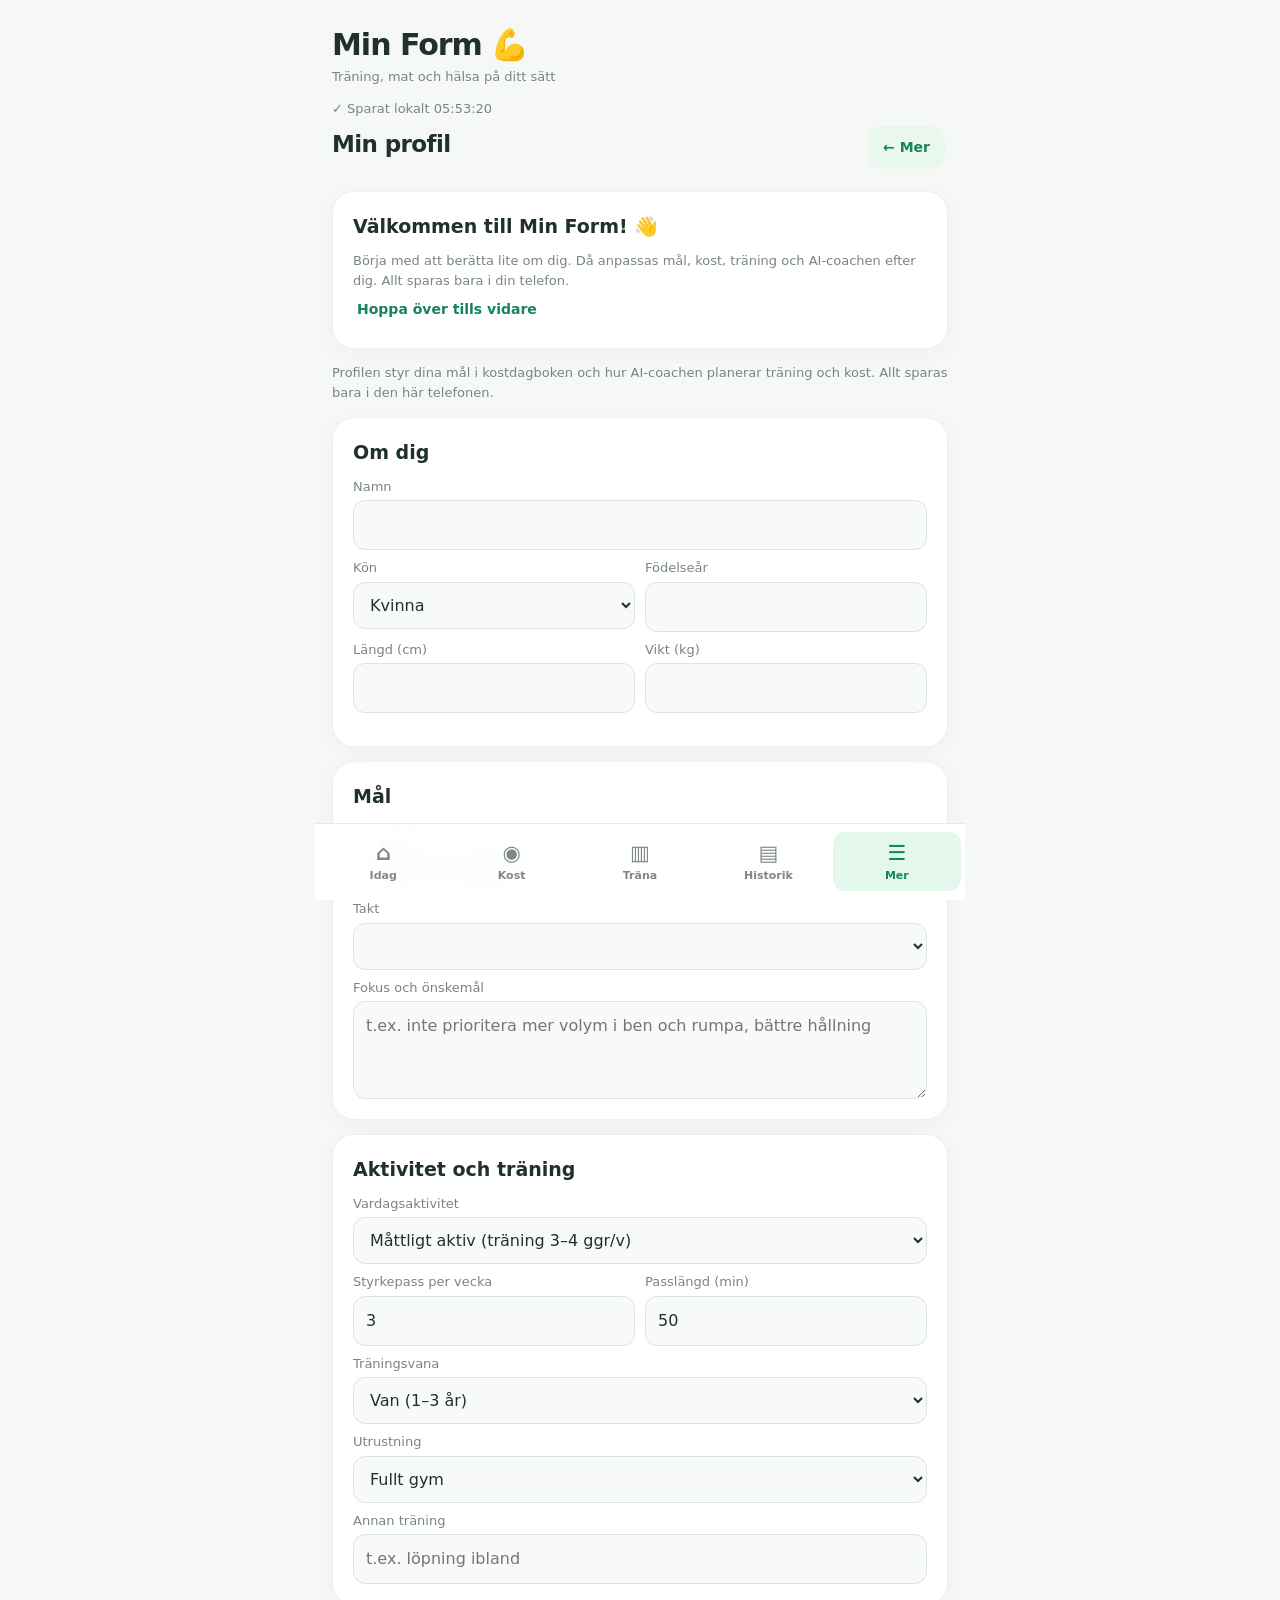
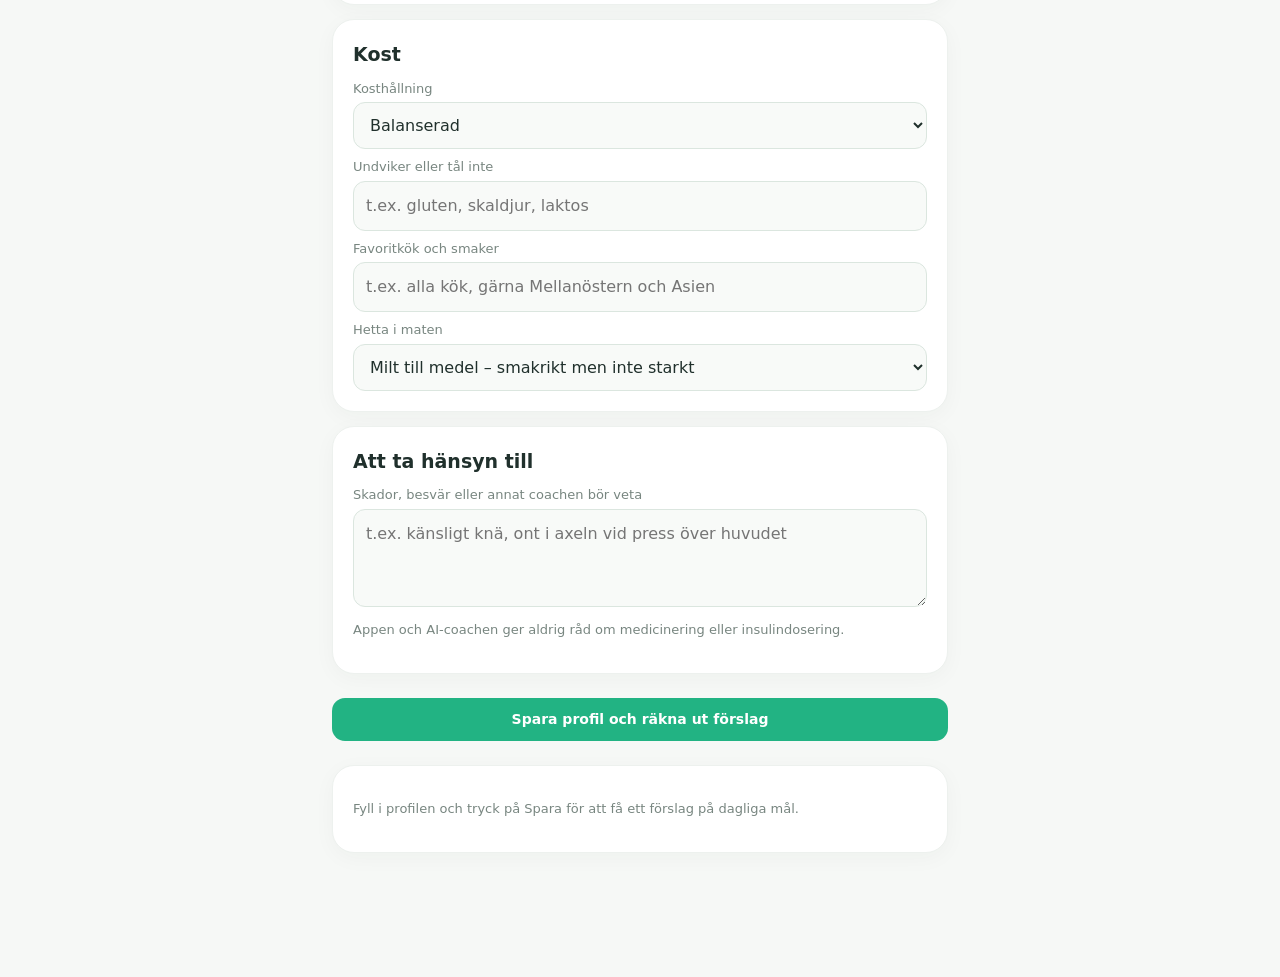
==== commit 9c335078: "Adding function to upload Glooko data." ====
--- a/index.html
+++ b/index.html
@@ -3,7 +3,7 @@
 *{box-sizing:border-box}html{scroll-behavior:smooth}body{font:16px/1.5 system-ui,-apple-system,sans-serif;background:var(--bg);color:var(--ink);max-width:650px;margin:auto;padding:20px 17px 110px}h1{font-size:30px;letter-spacing:-1px;margin:2px 0 0}h2{font-size:23px;letter-spacing:-.6px;margin:8px 0 16px}h3{font-size:19px;margin:10px 0}p{line-height:1.55}.muted{color:var(--muted);font-size:13px}.card{background:white;border:1px solid #edf1ee;box-shadow:0 5px 22px #173b2a09;padding:20px;border-radius:22px;margin:14px 0}.nav{position:fixed;bottom:0;left:50%;transform:translateX(-50%);width:min(100%,650px);background:#ffffffed;backdrop-filter:blur(16px);border-top:1px solid var(--line);display:flex;flex-wrap:nowrap;justify-content:space-around;gap:0;padding:8px 4px max(9px,env(safe-area-inset-bottom));z-index:5}.nav button{background:transparent;color:#7e8984;font-size:11px;padding:7px 2px;min-width:0;flex:1;margin:0;border-radius:12px;font-weight:650}.nav button.active{background:#e3f7ed;color:#11865f}.nav button .navicon{display:block;font-size:21px;line-height:1.35}button{background:#22b383;color:white;border:0;padding:11px 15px;border-radius:13px;font:inherit;font-size:14px;font-weight:700;margin:5px 3px;cursor:pointer}button:active{opacity:.78}input,select,textarea{background:#f8faf8;color:var(--ink);border:1px solid #dbe6df;border-radius:12px;padding:12px;font:inherit;max-width:100%}input{width:90px}select{width:100%}textarea{width:100%;background:#f8faf8;color:var(--ink)}input[type=checkbox],input[type=radio]{accent-color:#20ac7e}input[type=date]{color:var(--ink)}.set{display:flex;gap:7px;align-items:center;flex-wrap:wrap;margin:10px 0}.set input[type=checkbox]{width:22px;height:22px}.choice{border-bottom:1px solid var(--line);padding:11px 0;gap:8px}.choice button{padding:8px 10px}hr{border:0;border-top:1px solid var(--line);margin:20px 0}.overlay{background:#1a2828a8}.modal{background:#fff;color:var(--ink);border:0;border-radius:23px}.modal input[type=search]{width:100%}.mode input{width:auto}progress{accent-color:#20ad80;height:12px;border-radius:12px}.hero{background:linear-gradient(125deg,#ddf6e9,#f4fbf4);border:0}.hero small{color:#39785e;font-weight:650}.hero strong{font-size:39px;letter-spacing:-1.6px}.quickgrid{display:grid;grid-template-columns:1fr 1fr;gap:12px}.quickgrid .card{margin:0;padding:16px}.quickgrid .big{font-size:27px;font-weight:800;letter-spacing:-.6px}.pill{display:inline-block;background:#e8f6ef;color:#13845f;border-radius:99px;padding:5px 10px;font-size:12px;font-weight:700}.wide{width:100%;margin:10px 0}.eyebrow{font-size:12px;text-transform:uppercase;letter-spacing:1.2px;color:#6d8e7c;font-weight:800}.sectionhead{display:flex;align-items:center;justify-content:space-between;gap:8px}.sectionhead button{background:#e9f7ef;color:#16835e}.statusline{font-size:11px;margin:10px 0;color:#88958d}#train .card>button,#food .card>button{max-width:100%}#foodPreview input{width:85px}@media(max-width:380px){body{padding:15px 12px 100px}.card{padding:15px}.nav button{font-size:10px}}
 #food .card{padding:17px;margin:11px 0}#food h2{margin-bottom:8px}.food-tools{display:flex;gap:7px;flex-wrap:wrap}.food-tools button{margin:2px;background:#e7f6ee;color:#16835e}.food-tools button.selected{background:#20ad80;color:white}.food-search{width:100%;margin:7px 0}.food-hit{display:flex;align-items:center;justify-content:space-between;padding:9px 0;border-bottom:1px solid var(--line);gap:8px}.food-hit button{flex-shrink:0}.meal-card{padding:12px 0;border-bottom:1px solid var(--line)}.meal-card .muted{margin:5px 0}.meal-actions{display:flex;gap:5px;flex-wrap:wrap}.meal-actions button{margin:2px;padding:7px 11px}.subtle{background:#edf6f1;color:#187a5a}.food-entry-form{background:#f7faf8;border-radius:15px;padding:12px;margin-top:10px}#foodPreview .card{box-shadow:none;border:1px solid var(--line)}
 .toast{position:fixed;left:50%;bottom:92px;transform:translateX(-50%);background:#173b2a;color:#fff;padding:12px 18px;border-radius:14px;font-weight:700;box-shadow:0 8px 28px #0003;z-index:20;max-width:92vw;text-align:center}.pb{display:inline-block;background:#fff6d9;color:#8a6100;border-radius:99px;padding:3px 10px;font-size:12px;font-weight:700;margin:-4px 0 6px}.exblock{border-top:1px solid var(--line);padding:16px 0 10px}.exblock:first-child{border-top:0}.exhead{display:flex;align-items:flex-start;gap:6px}.extitle{flex:1;min-width:0}.extitle h3{margin:0 0 4px;font-size:19px}.exmeta{font-size:13px;color:var(--muted);display:flex;align-items:center;gap:8px;flex-wrap:wrap}.exmeta .pb{margin:0}.iconbtn{background:#eef6f1;color:#16835e;width:42px;height:42px;padding:0;border-radius:12px;font-size:20px;margin:0;flex-shrink:0}.setgrid{display:grid;grid-template-columns:28px 1fr 1fr 48px;gap:8px;align-items:center;margin:12px 0 4px}.setgrid .sh{text-align:center;font-size:11px;text-transform:uppercase;letter-spacing:.8px;color:var(--muted);font-weight:700}.setgrid input[type=number]{width:100%;padding:10px;text-align:center;font-size:17px;font-weight:600}.sn{font-weight:700;color:var(--muted);text-align:center}.sn.on{color:#11865f}.donebox{position:relative;display:block;width:44px;height:44px}.donebox input{position:absolute;opacity:0;inset:0;margin:0;width:100%;height:100%;cursor:pointer}.donebox span{display:flex;align-items:center;justify-content:center;width:44px;height:44px;border-radius:12px;border:2px solid #d5e2da;color:transparent;font-weight:900;font-size:20px;background:#fff}.donebox input:checked+span{background:#22b383;border-color:#22b383;color:#fff}.donebox input:focus-visible+span{outline:2px solid #16835e;outline-offset:2px}.linkbtn{background:transparent;color:#16835e;padding:8px 4px;margin:0;font-size:14px}.exblock>p.muted{margin:6px 0 0}.sheet{align-items:flex-end}.sheet .modal{border-radius:22px 22px 0 0;width:100%;max-width:650px;padding:10px 16px max(16px,env(safe-area-inset-bottom))}.sheet .modal button{display:block;width:100%;text-align:left;background:transparent;color:var(--ink);padding:14px 10px;margin:0;border-radius:12px;font-weight:600;font-size:16px}.sheet .modal button:active{background:#eef6f1}.sheet .modal button.danger{color:#c0392b}.sheet .modal .grab{width:40px;height:4px;border-radius:4px;background:#d5e2da;margin:4px auto 10px}.thumb{width:56px;height:56px;padding:0;margin:0 6px 0 0;border-radius:14px;overflow:hidden;background:#eef3f0;flex-shrink:0}.thumb img{width:100%;height:100%;object-fit:cover;display:block}.extitle h3{cursor:pointer}.infoimg{position:relative;width:100%;aspect-ratio:1;border-radius:16px;overflow:hidden;background:#eef3f0;margin:4px 0 12px}.infoimg img{position:absolute;inset:0;width:100%;height:100%;object-fit:cover;transition:opacity .5s}.infosteps{padding-left:22px;margin:8px 0}.infosteps li{margin:6px 0;line-height:1.45}.infotip{background:#eef8f2;border-radius:12px;padding:10px 12px;font-size:14px}#infoSheet .modal{max-height:92vh;overflow:auto}#infoSheet .modal button.close{text-align:center;color:var(--muted)}.station{display:inline-block;background:#eef2f7;color:#4d5f74;border-radius:99px;padding:3px 9px;font-size:12px;font-weight:650}.seg{display:flex;background:#e9efeb;border-radius:14px;padding:4px;margin:0 0 12px}.seg button{flex:1;margin:0;background:transparent;color:#5f6f68;padding:9px;border-radius:11px}.seg button.on{background:#fff;color:var(--ink);box-shadow:0 1px 4px #0001}.tiles{display:grid;grid-template-columns:repeat(3,1fr);gap:8px}.tile{background:#fff;border:1px solid #edf1ee;border-radius:16px;padding:12px}.tile b{display:block;font-size:24px;letter-spacing:-.5px}.tile span{font-size:12px;color:var(--muted);line-height:1.3;display:block}.chart{width:100%;height:auto;display:block;touch-action:manipulation}.chart .grid{stroke:#e8eeea;stroke-width:1}.chart .axis{fill:#7b8a83;font-size:10px}.chart .line{fill:none;stroke:#1f9e75;stroke-width:2;stroke-linejoin:round;stroke-linecap:round}.chart .dot{fill:#1f9e75;stroke:#fff;stroke-width:2}.chart .dot.pb{fill:#d99a00}.chart .bar{fill:#1f9e75}.chart .bar.dim{fill:#bfe6d6}.chart .hit{fill:transparent;cursor:pointer}.chart .sel{stroke:#173b2a;stroke-width:2}.charttip{min-height:20px;font-size:13px;color:var(--ink);font-weight:600;margin:2px 0 6px}.charttip .muted{font-weight:400}details.tbl summary{font-size:13px;color:var(--muted);cursor:pointer;margin-top:6px}details.tbl table{width:100%;border-collapse:collapse;font-size:13px;margin-top:6px}details.tbl td,details.tbl th{padding:5px 4px;border-bottom:1px solid var(--line);text-align:left}details.tbl td:last-child,details.tbl th:last-child{text-align:right}#foodChooser .modal{max-height:85vh;overflow:auto}#chooserList .food-hit{cursor:pointer}.formsheet{max-height:92vh;overflow:auto}.formsheet label{display:block;font-size:13px;color:var(--muted);margin:8px 0 0}.formsheet label input,.formsheet label textarea{display:block;width:100%;margin-top:4px;color:var(--ink);font-size:16px}.grid2{display:grid;grid-template-columns:1fr 1fr;gap:0 10px}.scancam{position:relative;border-radius:16px;overflow:hidden;background:#111;aspect-ratio:4/3}.scancam video{width:100%;height:100%;object-fit:cover}.scanline{position:absolute;left:10%;right:10%;top:50%;height:2px;background:#ff5a4f;box-shadow:0 0 8px #ff5a4f}.srcpill{display:inline-block;background:#eef2f7;color:#4d5f74;border-radius:99px;padding:2px 8px;font-size:11px;font-weight:700;margin-left:4px}.formsheet label[hidden]{display:none}.sheet .modal.formsheet button{display:block;width:auto;text-align:center;background:#22b383;color:#fff;padding:11px 15px;margin:5px 3px;font-weight:700;font-size:14px}.sheet .modal.formsheet button.wide{width:100%;margin:8px 0 0}.sheet .modal.formsheet button.subtle{background:#edf6f1;color:#187a5a}.sheet .modal.formsheet .seg{margin:10px 0 0}.sheet .modal.formsheet .seg button{flex:1;margin:0;background:transparent;color:#5f6f68;padding:9px}.sheet .modal.formsheet .seg button.on{background:#fff;color:var(--ink);box-shadow:0 1px 4px #0001}button.ai{background:linear-gradient(120deg,#22b383,#3a8fd6)}.aitext{white-space:pre-wrap;line-height:1.5;font-size:15px}.aiex{display:flex;justify-content:space-between;gap:8px;padding:8px 0;border-bottom:1px solid var(--line)}.aiwait{display:flex;align-items:center;gap:10px;color:var(--muted)}.spin{width:20px;height:20px;border:3px solid #d5e2da;border-top-color:#22b383;border-radius:50%;animation:sp 1s linear infinite}@keyframes sp{to{transform:rotate(360deg)}}.pbtn{display:inline-block;background:#e7f6ee;color:#16835e;border-radius:13px;padding:10px 12px;font-weight:700;font-size:14px;margin:2px;cursor:pointer}.measgrid label{display:block;font-size:13px;color:var(--muted);margin-top:6px}.measgrid input{width:100%;margin-top:3px}.phgrid{display:grid;grid-template-columns:repeat(3,1fr);gap:6px;margin:8px 0}.phgrid figure{margin:0;position:relative}.phgrid img{width:100%;aspect-ratio:3/4;object-fit:cover;border-radius:10px;display:block;background:#eef3f0}.phgrid figcaption{font-size:11px;color:var(--muted);margin-top:2px}.phdel{position:absolute;top:4px;right:4px;background:#000a;color:#fff;border-radius:8px;width:26px;height:26px;padding:0;margin:0;font-size:13px}.cmp{display:grid;grid-template-columns:1fr 1fr;gap:6px;margin:8px 0}.cmp img{width:100%;aspect-ratio:3/4;object-fit:cover;border-radius:10px;background:#eef3f0}.cmp select{width:100%;margin-bottom:4px;font-size:13px;padding:8px}.periodbox{background:#f3f8f5;border-radius:14px;padding:12px;margin:10px 0}.periodbox b{display:block}table.mt{width:100%;border-collapse:collapse;font-size:12px;margin-top:12px}table.mt td,table.mt th{padding:5px 3px;border-bottom:1px solid var(--line);text-align:left;white-space:nowrap}.dayc{padding:14px 16px}.dayc h3{margin:0;font-size:16px}.dayc .pl{display:flex;justify-content:space-between;align-items:center;gap:6px;padding:8px 0;border-bottom:1px solid var(--line)}.dayc .pl:last-of-type{border-bottom:0}.dayc .pl.logged b{color:#11865f}.dayc .pl button{margin:0 0 0 4px;padding:7px 10px}.today{border:2px solid #b8e6d1}.shop{display:flex;align-items:center;gap:10px;padding:8px 0;border-bottom:1px solid var(--line)}.shop input{width:22px;height:22px}.shop.done span{text-decoration:line-through;color:var(--muted)}.plmodes label{display:block;padding:8px 0;border-bottom:1px solid var(--line);font-size:14px;color:var(--ink)}.plmodes input{width:auto;margin-right:6px}.plmodes .muted{display:block;margin-left:26px;font-size:12px}.formcard label{display:block;font-size:13px;color:var(--muted);margin:8px 0 0}.formcard label input,.formcard label select,.formcard label textarea{display:block;width:100%;margin-top:4px;color:var(--ink);font-size:16px}.formcard h3{margin-top:0}.macro{display:grid;grid-template-columns:repeat(4,1fr);gap:6px;margin:10px 0}.macro div{background:#f3f8f5;border-radius:12px;padding:10px 6px;text-align:center}.macro b{display:block;font-size:18px}.macro span{font-size:11px;color:var(--muted)}.mbar{display:grid;grid-template-columns:70px 1fr 64px;gap:8px;align-items:center;font-size:12px;color:var(--muted);margin:4px 0}.mbar i{display:block;height:8px;border-radius:8px;background:#e8eeea;overflow:hidden}.mbar i b{display:block;height:100%;background:#1f9e75;border-radius:8px}.mbar i b.over{background:#d99a00}input[type=file][hidden]{display:none!important}.sheet .modal.formsheet label.camBtn,label.camBtn{display:block;text-align:center;background:#22b383;color:#fff;border-radius:13px;padding:13px;font-weight:700;font-size:15px;margin:8px 0;cursor:pointer}label.camBtn.alt,.sheet .modal.formsheet label.camBtn.alt{background:#edf6f1;color:#187a5a;margin-top:0}.hcard{padding:14px 16px}.hcard summary{list-style:none;cursor:pointer}.hcard summary::-webkit-details-marker{display:none}.hhead{display:flex;justify-content:space-between;gap:10px;align-items:baseline}.hhead b{font-size:16px}.hhead span{font-size:13px;color:var(--muted);white-space:nowrap}.hmeta{font-size:13px;color:var(--muted);margin-top:3px}.hmeta em,.hname em{font-style:normal;color:#8a6100;font-weight:700}.hlist{margin-top:10px;border-top:1px solid var(--line)}.hrow{display:flex;justify-content:space-between;gap:10px;padding:9px 0;border-bottom:1px solid var(--line);align-items:baseline}.hname{font-weight:650;font-size:15px;flex:1;min-width:0}.hsets{text-align:right;font-size:14px;color:var(--ink);white-space:normal;max-width:60%}.hsets span{color:var(--muted)}.hsets i{font-style:normal;color:#c5d2cb;margin:0 5px}.hfoot{display:flex;justify-content:space-between;align-items:center;flex-wrap:wrap;margin-top:6px}.hfoot .linkbtn{padding:6px 4px}.hcard[open] .hhead b{color:#11865f}.hrow{display:block!important}.hname{display:flex;justify-content:space-between;align-items:baseline;gap:8px}.hcount{font-size:13px;color:var(--muted);font-weight:600;white-space:nowrap}.hsets{text-align:left!important;max-width:none!important;margin-top:4px}.sg{display:flex;gap:10px;font-size:14px;padding:2px 0;color:var(--muted)}.sg b{color:var(--ink);font-weight:650}.sgn{min-width:44px;color:var(--muted)}.trainopts{display:flex;gap:14px;align-items:center;flex-wrap:wrap;margin:8px 0 2px;font-size:13px;color:var(--muted)}.trainopts label{display:flex;align-items:center;gap:6px}.trainopts select{width:auto;padding:6px 8px;font-size:14px}.setgrid.rir{grid-template-columns:24px 1fr 1fr 48px 52px}.rirsel{width:100%;padding:8px 2px;font-size:15px;text-align:center}.restbar{position:fixed;left:50%;transform:translateX(-50%);bottom:calc(74px + env(safe-area-inset-bottom));width:min(94vw,600px);background:#173b2a;color:#fff;border-radius:16px;padding:10px 14px;display:flex;justify-content:space-between;align-items:center;z-index:9;box-shadow:0 8px 28px #0004}.restbar[hidden]{display:none}.restbar b{font-size:24px;font-variant-numeric:tabular-nums;margin-left:6px}.restbar .muted{color:#b9d6c8}.restbar button{background:#ffffff1f;color:#fff;margin:0 0 0 6px;padding:8px 12px}.restbar.done{background:#22b383}.exnote{font-size:13px;background:#fff8e3;color:#6b5200;border-radius:10px;padding:5px 9px;margin-top:6px;cursor:pointer}.e1rm{font-size:12px;color:var(--muted)}.wmrow{display:flex;justify-content:space-between;align-items:center;padding:9px 0;border-bottom:1px solid var(--line);gap:8px}.wmrow b{font-size:16px}.plates{display:flex;gap:3px;flex-wrap:wrap;justify-content:flex-end}.plate{display:inline-block;border-radius:6px;padding:3px 6px;font-size:12px;font-weight:700;color:#fff}.mgrow{display:grid;grid-template-columns:96px 1fr 52px;gap:8px;align-items:center;font-size:13px;margin:5px 0}.mgrow i{position:relative;display:block;height:10px;background:#eef2ef;border-radius:8px;overflow:hidden}.mgrow u{position:absolute;top:0;bottom:0;background:#d7efe3}.mgrow i b{position:absolute;left:0;top:2px;bottom:2px;border-radius:6px;background:#1f9e75}.mgrow i b.under{background:#9fb3aa}.mgrow i b.över{background:#d99a00}.mgv{text-align:right;font-weight:700}.mgv small{font-weight:600;color:var(--muted)}.bodymap{width:100%;max-width:320px;display:block;margin:4px auto}.bodymap .axis{fill:#7b8a83;font-size:9px}.calgrid{display:grid;grid-template-columns:repeat(7,1fr);gap:4px;margin-top:8px}.calgrid .cw{text-align:center;font-size:11px;color:var(--muted);font-weight:700}.cd{aspect-ratio:1;margin:0;padding:0;background:#f4f7f5;color:var(--ink);border-radius:10px;font-size:13px;font-weight:600;position:relative}.cd.done{background:#22b383;color:#fff}.cd.plan{background:#fff;box-shadow:inset 0 0 0 2px #22b383;color:#11865f}.cd.today{outline:2px solid #173b2a;outline-offset:1px}.grow{display:flex;justify-content:space-between;gap:8px;padding:9px 0;border-bottom:1px solid var(--line)}.grow:last-child{border-bottom:0}.grow>div{flex:1}.grow b{font-size:14px}.gbar{display:block;height:8px;background:#eef2ef;border-radius:8px;overflow:hidden;margin-top:6px}.gbar b{display:block;height:100%;background:#1f9e75;border-radius:8px}.holdbtn{width:100%;margin:0;padding:10px 4px;background:#e7f6ee;color:#11865f;font-size:14px}.holdov{position:fixed;inset:0;background:#0d2219f2;z-index:30;display:flex;align-items:center;justify-content:center;padding:20px}.holdov[hidden]{display:none}.holdbox{text-align:center;color:#fff;width:min(92vw,420px)}.holdbox .muted{color:#b9d6c8;font-size:15px}.holdphase{font-size:18px;font-weight:700;margin-top:10px;color:#9fe3c4}.holdtime{font-size:96px;font-weight:800;letter-spacing:-3px;font-variant-numeric:tabular-nums;line-height:1.1;margin:6px 0}.holdring{height:10px;background:#ffffff22;border-radius:10px;overflow:hidden;margin:6px 0 22px}.holdring i{display:block;height:100%;width:0;background:#22b383;border-radius:10px;transition:width .25s linear}.holdctl{display:flex;gap:8px;justify-content:center;flex-wrap:wrap}.holdctl button{margin:0;padding:14px 18px;font-size:16px}.holdctl .subtle{background:#ffffff22;color:#fff}.holdov.go .holdphase{color:#fff}.holdov.end{background:#11865ff2}.mapbox{margin:10px 0;background:#f3f8f5;border-radius:14px;padding:10px 12px}.mapbox summary{font-weight:700;font-size:14px;color:#11865f;cursor:pointer}.smap{display:grid;grid-template-columns:1fr 1fr;gap:6px;align-items:center;margin-top:8px}.smap .bodymap{max-width:none}.smap ul{list-style:none;margin:0;padding:0;font-size:13px}.smap li{display:flex;justify-content:space-between;padding:2px 0;border-bottom:1px dashed var(--line)}.smap li b{font-weight:700}.daynav{display:flex;align-items:center;gap:8px}.daynav>button{margin:0;width:46px;height:46px;padding:0;font-size:24px;flex-shrink:0}.daymid{flex:1;text-align:center;position:relative}.daymid b{display:block;font-size:16px}.daymid input{border:0;background:transparent;padding:2px;font-size:13px;color:var(--muted);text-align:center;width:auto}.exhead .iconbtn{width:48px;height:48px;display:flex;flex-direction:column;align-items:center;justify-content:center;line-height:1}.exhead .iconbtn small{font-size:11px;font-weight:600;margin-top:3px}.wishchips{display:flex;flex-wrap:wrap;gap:6px;margin:0 0 10px}.wishchips .chip{background:#eef6f1;color:#16835e;border-radius:999px;padding:6px 12px;font-size:14px;margin:0;width:auto;min-height:0}button.libitem{display:block!important;width:100%!important;text-align:left!important;background:#f4f7f5!important;color:#17352a!important;border:1px solid #e1ebe5!important;border-radius:12px;padding:10px 12px!important;margin:0 0 6px!important;min-height:0;box-shadow:none!important}button.libitem b{display:block;font-size:16px;font-weight:700}button.libitem span{display:block;font-size:13px;font-weight:400;color:#5d7268!important;margin-top:2px}.thumb.noimg{display:flex;align-items:center;justify-content:center;background:#eef6f1;color:#16835e;font-size:22px}.feelrow{display:flex;flex-wrap:wrap;gap:6px;align-items:center;margin:8px 0 2px}.feelrow .muted{font-size:13px;margin-right:4px}button.feel{background:#eef6f1!important;color:#16835e!important;border-radius:999px;padding:6px 12px!important;margin:0!important;font-size:14px;min-height:0;width:auto!important;box-shadow:none!important}button.feel.on{background:#16835e!important;color:#fff!important}.exhint{background:#fff7e6;border-radius:10px;padding:8px 10px;margin:8px 0;font-size:14px}.exhint button{margin:4px 0 0 6px;padding:4px 12px;min-height:0}.dayform{margin-bottom:10px}.advice{background:#f1f7f3;border-radius:10px;padding:8px 10px;margin:6px 0;font-size:14px;line-height:1.4}.advice .muted{display:block;font-size:13px}.advice button{margin:6px 0 0;padding:4px 12px;min-height:0}.cd.act{background:#3f7fd6;color:#fff}#actChips button.chip{background:#eef6f1!important;color:#16835e!important;border-radius:999px!important;padding:6px 12px!important;margin:0!important;font-size:14px!important;width:auto!important;min-height:0!important;box-shadow:none!important}#actChips button.chip.on{background:#16835e!important;color:#fff!important}#actList .libitem span{white-space:normal}.actcard{border-left:4px solid #3f7fd6;cursor:pointer}.trainhead{display:flex;align-items:center;justify-content:space-between;gap:8px;margin-bottom:12px}.trainhead h2{margin:0}button.acthead{margin:0;padding:8px 12px;font-size:14px;white-space:nowrap;min-height:0;width:auto}.rsearch{display:flex;gap:6px;align-items:center;margin:0 0 8px}.rsearch input{flex:1;min-width:0}.rsearch button{margin:0;white-space:nowrap;padding:8px 10px}.mealseg{margin:0 0 8px}.mealseg button.on{background:#16835e!important;color:#fff!important}.foodtabs{margin:0 0 8px}.foodtabs button{font-size:14px;padding:8px 4px}.foodacts{display:grid!important;grid-template-columns:1fr 1fr;gap:6px;margin-bottom:8px}.foodacts button{margin:0;font-size:14px}.mealhead{display:flex;justify-content:space-between;align-items:baseline;gap:8px;margin-bottom:4px}.mealhead .muted{font-size:13px}.mealrow{display:flex;justify-content:space-between;align-items:center;gap:6px;padding:6px 0;border-top:1px solid #eef2ef}.mealrow:first-of-type{border-top:0}.mealtxt{font-size:15px;line-height:1.35}.mealbtns{display:flex;gap:4px;flex-shrink:0}.iconbtn.sm{width:34px;height:34px;font-size:15px;border-radius:10px}#passNote{width:100%;box-sizing:border-box;margin:8px 0}.hnote{background:#fff7e6;border-radius:8px;padding:6px 8px;margin:0 0 6px;font-size:14px}.dfhome{background:#f6f9f7;border-radius:12px;padding:10px 12px;margin:0 0 10px}.dfhome>summary{text-align:left}.dfst{display:flex;flex-direction:column;gap:2px;text-align:left}.dfst .dfsum{font-size:14px}.dfmini{padding:10px 14px}.dfmrow{display:flex;justify-content:space-between;align-items:center;gap:8px;cursor:pointer}.dfmrow .linkbtn{white-space:nowrap}.wgrid{display:grid;grid-template-columns:repeat(3,1fr);gap:6px;margin-top:8px}.wl{display:flex;flex-direction:column;font-size:12px;color:#5d7268;margin:0}.wl input{margin-top:2px;padding:8px 6px;text-align:center;font-size:16px;width:100%;box-sizing:border-box}.wmore{margin-top:6px}.wmore .wgrid{grid-template-columns:repeat(2,1fr)}details.dayform>summary{list-style:none;cursor:pointer;display:flex;justify-content:space-between;align-items:center;gap:8px}details.dayform>summary::-webkit-details-marker{display:none}details.dayform>summary::after{content:"▾";color:#16835e;font-size:18px}details.dayform[open]>summary::after{content:"▴"}.dfsum{font-size:13px;flex:1;text-align:right;white-space:nowrap;overflow:hidden;text-overflow:ellipsis}.bgnow{margin:8px 0 0;font-size:15px}.bgnow .linkbtn{padding:0 4px;margin:0}.bgwarn{background:#fff3e0;border-left:4px solid #e08a1e;border-radius:8px;padding:6px 8px;margin:6px 0 0;font-size:13px}.dcoach{background:#eef7f1;border-radius:12px;padding:10px 12px;margin:0 0 10px}.dc-light,.dc-rest{background:#f1f3f8}.dc-done{background:#f3f7ee}.dctitle{font-weight:700;font-size:17px;margin:2px 0}.dcwhy{margin:6px 0 8px;padding-left:18px;font-size:14px;color:#3d5249}.dcwhy li{margin:2px 0}.dcbtns{display:flex;flex-wrap:wrap;gap:6px}.dcbtns button{flex:1 1 45%;margin:0}.dcai p{margin:6px 0}.dcai ul{padding-left:18px;margin:6px 0}.dcai li{margin:4px 0}.wpgoal{display:grid;grid-template-columns:1fr 1fr;gap:8px;margin:8px 0}.wpgoal label{font-size:13px;color:#5d7268}.wpgoal input{width:100%;box-sizing:border-box}.wprow{display:grid;grid-template-columns:52px 1fr;gap:8px;align-items:start;padding:8px 0;border-bottom:1px solid #e6eee9}.wprow.wptoday .wpday b{color:#16835e}.wpday{display:flex;flex-direction:column;font-size:13px}.wpday b{text-transform:capitalize;font-size:15px}.wpday span{color:#5d7268}.wprow select{width:100%;box-sizing:border-box}.wprep{display:flex!important;flex-direction:row!important;align-items:center;gap:8px;font-size:13px;color:#5d7268;margin:6px 0 0!important}.wprep input{width:20px!important;height:20px!important;min-height:0!important;margin:0!important;padding:0!important;flex:0 0 auto}.hbg{margin:6px 0 2px;font-size:14px}.hbg .bgd{font-weight:700}.hbg .muted{font-size:13px;margin-top:2px}.actcard .hbg{margin-top:6px}.fluidbtns{display:grid;grid-template-columns:repeat(4,1fr);gap:6px;margin-top:8px}.fluidbtns button{margin:0;padding:8px 4px;line-height:1.2}.fluidbtns small{font-weight:400;color:#5d7268}.fluidbar{display:block;margin-top:6px}.fluidtile{position:relative}.fluidplus{position:absolute;right:8px;top:8px;margin:0!important;padding:4px 8px!important;font-size:12px!important;min-height:0!important;width:auto!important;background:#e3f1fb!important;color:#1d6fa5!important;box-shadow:none!important;border-radius:999px!important}.missrow{border-left:3px solid #e08a1e;padding-left:8px;margin:6px 0}.missbtns{display:flex;gap:6px;flex-wrap:wrap}.missbtns button{margin:0;padding:6px 10px}.actshot{margin-top:0!important}.actx{font-size:13px;margin-top:2px}.verbar{position:fixed;left:12px;right:12px;bottom:84px;z-index:9999;background:#16835e;color:#fff;border-radius:14px;padding:10px 12px;font-size:14px;display:flex;align-items:center;justify-content:space-between;gap:8px;box-shadow:0 6px 20px rgba(0,0,0,.2)}.verbar button{background:#fff!important;color:#16835e!important;margin:0!important;width:auto!important;padding:6px 12px!important;min-height:0!important}.dcalt{margin-top:10px;padding-top:8px;border-top:1px solid #d6e6dc}.dcalt .dcbtns{margin-top:6px}.dcalt .dcbtns button{flex:1 1 45%;font-size:14px}body.no-bg .bgonly,body.no-watch .watchonly,body.no-fluid .fluidonly,body:not(.no-fluid) .nofluidonly{display:none!important}.modrow{display:flex!important;gap:10px;align-items:flex-start;padding:8px 0;border-bottom:1px solid #e6eee9;margin:0!important}.modrow:last-child{border-bottom:0}.modrow input{width:22px!important;height:22px!important;min-height:0!important;margin:2px 0 0!important;flex:0 0 auto}.modrow span{display:flex;flex-direction:column;gap:2px;font-size:15px}.modrow .muted{font-size:13px}.wchips{display:flex;flex-wrap:wrap;gap:6px;margin:4px 0 8px}.wseg{margin:0 0 6px}.wmet button{font-size:13px!important;padding-left:2px!important;padding-right:2px!important}.wsum{margin:4px 0 0;font-size:14px}.wchart{width:100%;height:auto;display:block;touch-action:pan-y}.wchart .axis{font-size:9px;fill:#7a8b83}.wgridl{stroke:#e3ebe6;stroke-width:1}.wdot{fill:#16835e;opacity:.28}.wbar{fill:#16835e;opacity:.25}.wline{fill:none;stroke:#16835e;stroke-width:2.4;stroke-linejoin:round;stroke-linecap:round}.wchart .ring{fill:#fff;stroke:#16835e;stroke-width:2}@media (prefers-color-scheme:dark){.wband{opacity:.15}.wgridl{stroke:#2a3a33}}.exblock.ss{border-left:4px solid #3f7fd6;padding-left:10px;margin-left:-2px}.sstag{display:inline-block;background:#e6effb;color:#2b5fa8;border-radius:999px;padding:1px 8px;font-size:12px;font-weight:700}.sslink{display:flex;justify-content:center;align-items:center;gap:8px;margin:-6px 0 6px;font-size:13px}.sslink .linkbtn{font-size:13px;color:#2b5fa8;padding:4px 8px}.sslink.on{color:#2b5fa8;background:#eef4fc;border-radius:10px;padding:2px 6px;margin:-4px 0 8px}.exsug{background:#f3f8f5;border-radius:12px;padding:10px 12px;margin:10px 0}.exsug .muted{font-size:12px;margin:2px 0 6px}.sgchips{display:flex;flex-wrap:wrap;gap:6px;margin:6px 0 2px}.sgchip{background:#fff!important;color:#16835e!important;border:1px solid #cfe3d8!important;border-radius:999px!important;padding:4px 10px!important;font-size:13px!important;margin:0!important;width:auto!important;min-height:0!important;box-shadow:none!important}.sgchip.on{background:#16835e!important;color:#fff!important;border-color:#16835e!important}.exsugbtn{display:block;width:100%;text-align:left;background:#fff!important;color:inherit!important;border:1px solid #d9e7df!important;border-radius:10px!important;padding:8px 10px!important;margin:4px 0!important;box-shadow:none!important;min-height:0!important}.exsugbtn span{display:flex;flex-direction:column}.exsugbtn b{color:#16835e;font-size:15px}.exsugbtn small{color:#5d7268;font-size:12px}.anrem{background:#fffaf0;border-left:4px solid #e0a63a;padding:10px 12px}.anrem summary{cursor:pointer}.anrem p{margin:6px 0;font-size:14px;white-space:pre-line}.anbtns{display:flex;gap:12px}.anbtns .linkbtn{font-size:13px;padding:2px 0}.leRow{padding:10px 0;border-bottom:1px solid var(--line)}.leTop{display:flex;justify-content:space-between;align-items:center;gap:8px}.leTop span{display:flex;gap:4px}.leCtl{display:flex;align-items:center;gap:8px;margin-top:6px;flex-wrap:wrap}.leCtl input{width:90px!important;min-height:36px!important;padding:4px 8px!important}.leAdd{display:flex;gap:8px;margin-top:12px}.leAdd input{flex:1;min-width:0}.leAdd button{flex:0 0 auto}.leRow button{background:#e8f3ed!important;color:#17684a!important;box-shadow:none!important;min-width:40px;min-height:36px!important;font-size:18px!important;padding:0 10px!important}.leRow button:disabled{opacity:.3}.wlhint{width:100%;min-height:48px;padding:6px 8px!important;background:transparent!important;color:var(--muted,#5d7268)!important;border:1px dashed #cfe0d6!important;border-radius:12px;font-size:12px!important;line-height:1.25;font-weight:500;box-shadow:none!important;white-space:normal}.ghnow{color:var(--accent,#187a5a);white-space:nowrap}.dfst{min-width:0;flex:1}.dfhome .dfsum{white-space:normal;text-align:left;overflow:visible}.dfhome>summary::after{flex:0 0 auto}.dftrainopen{padding:6px!important}.dftrainopen .dfhome{margin:0}.musgrid{display:grid;grid-template-columns:1fr 1fr;gap:8px}#aiSheet .modal .musb{margin:0!important;width:auto!important;background:#eef6f1!important;color:#16835e!important;display:flex!important;flex-direction:column;align-items:flex-start;justify-content:center;text-align:left!important;min-height:52px;padding:8px 12px!important}#aiSheet .modal .musb small{display:block;font-size:11px;font-weight:600;opacity:.85}#aiSheet .modal .musb.on{background:#16835e!important;color:#fff!important}#aiSheet .modal .musb.half{background:#bfe6d2!important;color:#0f5e43!important}.mgunk{margin-top:10px;padding:10px 12px;background:#fff7e6;border-radius:12px;font-size:13px}.mgunkl{display:flex;flex-wrap:wrap;gap:6px;margin-top:8px}html.dark #aiSheet .modal .musb{background:#263b2e!important;color:#64d8b1!important}html.dark #aiSheet .modal .musb.on{background:#16835e!important;color:#fff!important}html.dark #aiSheet .modal .musb.half{background:#2f5a46!important;color:#d6f3e6!important}html.dark .mgunk{background:#3a3220!important;color:#f0e2c2}</style><style id="darkcss">html.dark{color-scheme:dark}html.dark{--ink:#d6e4e0;--muted:#8d9994;--bg:#0f1714;--line:#384d41}html.dark body{background:var(--bg)!important;color:var(--ink)!important}html.dark .muted{color:var(--muted)!important}html.dark .card{background:#1a2521!important;border:1px solid #3a4b3e!important}html.dark .nav{background:#1a2521ed!important}html.dark .nav button{background:transparent!important;color:#8a9490!important}html.dark .nav button.active{background:#2b4337!important;color:#64d8b1!important}html.dark button{background:#22b383!important;color:white!important}html.dark input,html.dark select,html.dark textarea{background:#222f22!important;color:var(--ink)!important;border:1px solid #364e3f!important}html.dark textarea{background:#222f22!important;color:var(--ink)!important}html.dark input[type=date]{color:var(--ink)!important}html.dark .overlay{background:#1a2828a8!important}html.dark .modal{background:#1a2521!important;color:var(--ink)!important}html.dark .hero{background:linear-gradient(125deg,#2e483a,#213321)!important}html.dark .hero small{color:#7cc1a4!important}html.dark .pill{background:#294034!important;color:#64d8b2!important}html.dark .eyebrow{color:#86a293!important}html.dark .sectionhead button{background:#283e32!important;color:#64d8b1!important}html.dark .statusline{color:#7f8d84!important}html.dark .food-tools button{background:#294134!important;color:#64d8b1!important}html.dark .food-tools button.selected{background:#20ad80!important;color:white!important}html.dark .subtle{background:#263c30!important;color:#64d8b2!important}html.dark .food-entry-form{background:#203226!important}html.dark .toast{background:#173b2a!important;color:#fff!important}html.dark .pb{background:#443e2c!important;color:#d8b664!important}html.dark .exmeta{color:var(--muted)!important}html.dark .iconbtn{background:#263b2e!important;color:#64d8b1!important}html.dark .setgrid .sh{color:var(--muted)!important}html.dark .sn{color:var(--muted)!important}html.dark .sn.on{color:#64d8b1!important}html.dark .donebox span{border:2px solid #364e3f!important;color:transparent!important;background:#1a2521!important}html.dark .donebox input:checked+span{background:#22b383!important;color:#fff!important}html.dark .linkbtn{background:transparent!important;color:#64d8b1!important}html.dark .sheet .modal button{background:transparent!important;color:var(--ink)!important}html.dark .sheet .modal button:active{background:#263b2e!important}html.dark .sheet .modal button.danger{color:#d86f64!important}html.dark .sheet .modal .grab{background:#3e5a49!important}html.dark .thumb{background:#2a3b31!important}html.dark .infoimg{background:#2a3b31!important}html.dark .infotip{background:#253a2d!important}html.dark #infoSheet .modal button.close{color:var(--muted)!important}html.dark .station{background:#262f3b!important;color:#9cacbe!important}html.dark .seg{background:#2f4135!important}html.dark .seg button{background:transparent!important;color:#a1aea8!important}html.dark .seg button.on{background:#1a2521!important;color:var(--ink)!important}html.dark .tile{background:#1a2521!important;border:1px solid #3a4b3e!important}html.dark .tile span{color:var(--muted)!important}html.dark .chart .grid{stroke:#384c3f!important}html.dark .chart .axis{fill:#899791!important}html.dark .chart .line{fill:none!important}html.dark .chart .dot{fill:#64d8b3!important;stroke:#424242!important}html.dark .chart .dot.pb{fill:#d8b664!important}html.dark .chart .bar{fill:#64d8b3!important}html.dark .chart .bar.dim{fill:#bfe6d6!important}html.dark .chart .hit{fill:transparent!important}html.dark .charttip{color:var(--ink)!important}html.dark details.tbl summary{color:var(--muted)!important}html.dark .formsheet label{color:var(--muted)!important}html.dark .formsheet label input,html.dark .formsheet label textarea{color:var(--ink)!important}html.dark .scancam{background:#111!important}html.dark .scanline{background:#683632!important}html.dark .srcpill{background:#262f3b!important;color:#9cacbe!important}html.dark .sheet .modal.formsheet button{background:#22b383!important;color:#fff!important}html.dark .sheet .modal.formsheet button.subtle{background:#263c30!important;color:#64d8b2!important}html.dark .sheet .modal.formsheet .seg button{background:transparent!important;color:#a1aea8!important}html.dark .sheet .modal.formsheet .seg button.on{background:#1a2521!important;color:var(--ink)!important}html.dark button.ai{background:linear-gradient(120deg,#22b383,#3a8fd6)!important}html.dark .aiwait{color:var(--muted)!important}html.dark .spin{border:3px solid #364e3f!important}html.dark .pbtn{background:#294134!important;color:#64d8b1!important}html.dark .measgrid label{color:var(--muted)!important}html.dark .phgrid img{background:#2a3b31!important}html.dark .phgrid figcaption{color:var(--muted)!important}html.dark .phdel{background:#000a!important;color:#fff!important}html.dark .cmp img{background:#2a3b31!important}html.dark .periodbox{background:#23362b!important}html.dark .dayc .pl.logged b{color:#64d8b1!important}html.dark .today{border:2px solid #355043!important}html.dark .shop.done span{color:var(--muted)!important}html.dark .plmodes label{color:var(--ink)!important}html.dark .formcard label{color:var(--muted)!important}html.dark .formcard label input,html.dark .formcard label select,html.dark .formcard label textarea{color:var(--ink)!important}html.dark .macro div{background:#23362b!important}html.dark .macro span{color:var(--muted)!important}html.dark .mbar{color:var(--muted)!important}html.dark .mbar i{background:#314236!important}html.dark .mbar i b{background:#1f9e75!important}html.dark .mbar i b.over{background:#d99a00!important}html.dark .sheet .modal.formsheet label.camBtn,html.dark label.camBtn{background:#22b383!important;color:#fff!important}html.dark label.camBtn.alt,html.dark .sheet .modal.formsheet label.camBtn.alt{background:#263c30!important;color:#64d8b2!important}html.dark .hhead span{color:var(--muted)!important}html.dark .hmeta{color:var(--muted)!important}html.dark .hmeta em,html.dark .hname em{color:#d8b664!important}html.dark .hsets{color:var(--ink)!important}html.dark .hsets span{color:var(--muted)!important}html.dark .hsets i{color:#c5d2cb!important}html.dark .hcard[open] .hhead b{color:#64d8b1!important}html.dark .hcount{color:var(--muted)!important}html.dark .sg{color:var(--muted)!important}html.dark .sg b{color:var(--ink)!important}html.dark .sgn{color:var(--muted)!important}html.dark .trainopts{color:var(--muted)!important}html.dark .restbar{background:#173b2a!important;color:#fff!important}html.dark .restbar .muted{color:#b9d6c8!important}html.dark .restbar button{background:#1a25211f!important;color:#fff!important}html.dark .restbar.done{background:#22b383!important}html.dark .exnote{background:#3d3727!important;color:#d8bd64!important}html.dark .e1rm{color:var(--muted)!important}html.dark .plate{color:#fff!important}html.dark .mgrow i{background:#2b3b2f!important}html.dark .mgrow u{background:#345143!important}html.dark .mgrow i b{background:#1f9e75!important}html.dark .mgrow i b.under{background:#46524d!important}html.dark .mgrow i b.över{background:#d99a00!important}html.dark .mgv small{color:var(--muted)!important}html.dark .bodymap .axis{fill:#899791!important}html.dark .calgrid .cw{color:var(--muted)!important}html.dark .cd{background:#26342a!important;color:var(--ink)!important}html.dark .cd.done{background:#22b383!important;color:#fff!important}html.dark .cd.plan{background:#1a2521!important;color:#64d8b1!important}html.dark .gbar{background:#2b3b2f!important}html.dark .gbar b{background:#1f9e75!important}html.dark .holdbtn{background:#294134!important;color:#64d8b1!important}html.dark .holdov{background:#0d2219f2!important}html.dark .holdbox{color:#fff!important}html.dark .holdbox .muted{color:#b9d6c8!important}html.dark .holdphase{color:#9fe3c4!important}html.dark .holdring{background:#1a252122!important}html.dark .holdring i{background:#22b383!important}html.dark .holdctl .subtle{background:#1a252122!important;color:#fff!important}html.dark .holdov.go .holdphase{color:#fff!important}html.dark .holdov.end{background:#11865ff2!important}html.dark .mapbox{background:#23362b!important}html.dark .mapbox summary{color:#64d8b1!important}html.dark .daymid input{background:transparent!important;color:var(--muted)!important}html.dark .wishchips .chip{background:#263b2e!important;color:#64d8b1!important}html.dark button.libitem{background:#26342a!important;color:#d2ebe2!important;border:1px solid #355040!important}html.dark button.libitem span{color:#9eb0a7!important}html.dark .thumb.noimg{background:#263b2e!important;color:#64d8b1!important}html.dark button.feel{background:#263b2e!important;color:#64d8b1!important}html.dark button.feel.on{background:#16835e!important;color:#fff!important}html.dark .exhint{background:#3b3426!important}html.dark .advice{background:#24392b!important}html.dark .cd.act{background:#3f7fd6!important;color:#fff!important}html.dark #actChips button.chip{background:#263b2e!important;color:#64d8b1!important}html.dark #actChips button.chip.on{background:#16835e!important;color:#fff!important}html.dark .mealseg button.on{background:#16835e!important;color:#fff!important}html.dark .mealrow{border-top:1px solid #394b3e!important}html.dark .hnote{background:#3b3426!important}html.dark .dfhome{background:#223327!important}html.dark .wl{color:#9eb0a7!important}html.dark details.dayform>summary::after{color:#64d8b1!important}html.dark .bgwarn{background:#3f3628!important}html.dark .dcoach{background:#263b2d!important}html.dark .dc-light,html.dark .dc-rest{background:#242938!important}html.dark .dc-done{background:#313b26!important}html.dark .dcwhy{color:#b9cbc4!important}html.dark .wpgoal label{color:#9eb0a7!important}html.dark .wprow{border-bottom:1px solid #364f3f!important}html.dark .wprow.wptoday .wpday b{color:#64d8b1!important}html.dark .wpday span{color:#9eb0a7!important}html.dark .wprep{color:#9eb0a7!important}html.dark .fluidbtns small{color:#9eb0a7!important}html.dark .fluidplus{background:#293640!important;color:#64aad8!important}html.dark .verbar{background:#16835e!important;color:#fff!important}html.dark .verbar button{background:#1a2521!important;color:#64d8b1!important}html.dark .dcalt{border-top:1px solid #35503f!important}html.dark .modrow{border-bottom:1px solid #364f3f!important}html.dark .wchart .axis{fill:#899891!important}html.dark .wgridl{stroke:#374d40!important}html.dark .wdot{fill:#64d8b1!important}html.dark .wbar{fill:#64d8b1!important}html.dark .wline{fill:none!important}html.dark .wchart .ring{fill:#fff!important}html.dark .sstag{background:#27313e!important;color:#6594d8!important}html.dark .sslink .linkbtn{color:#6594d8!important}html.dark .sslink.on{color:#6594d8!important;background:#232c37!important}html.dark .exsug{background:#23362b!important}html.dark .sgchip{background:#1a2521!important;color:#64d8b1!important;border:1px solid #355041!important}html.dark .sgchip.on{background:#16835e!important;color:#fff!important}html.dark .exsugbtn{background:#1a2521!important;color:inherit!important;border:1px solid #355040!important}html.dark .exsugbtn b{color:#64d8b1!important}html.dark .exsugbtn small{color:#9eb0a7!important}html.dark .anrem{background:#332d21!important}html.dark .leRow button{background:#2a4235!important;color:#64d8ad!important}html.dark .wlhint{background:transparent!important;color:var(--muted,#9eb0a7)!important;border:1px dashed #355040!important}html.dark .ghnow{color:var(--accent,#64d8b2)!important}html.dark [fill="#e4ebe7"]{fill:#34473c!important}html.dark [style*="background:#88e0ad"]{background:#2e5f43!important}html.dark [style*="color:#102018"]{color:#e4f1eb!important}html.dark [style*="background:white"]{background:#1a2521!important}html.dark [style*="background:#ffffffed"]{background:#1a2521ed!important}html.dark [style*="color:#7e8984"]{color:#8a9490!important}html.dark [style*="background:#e3f7ed"]{background:#2b4337!important}html.dark [style*="color:#11865f"]{color:#64d8b1!important}html.dark [style*="background:#f8faf8"]{background:#222f22!important}html.dark [style*="color:#20ac7e"]{color:#64d8b2!important}html.dark [style*="background:#fff"]{background:#1a2521!important}html.dark [style*="color:#20ad80"]{color:#64d8b3!important}html.dark [style*="color:#39785e"]{color:#7cc1a4!important}html.dark [style*="background:#e8f6ef"]{background:#294034!important}html.dark [style*="color:#13845f"]{color:#64d8b2!important}html.dark [style*="color:#6d8e7c"]{color:#86a293!important}html.dark [style*="background:#e9f7ef"]{background:#283e32!important}html.dark [style*="color:#16835e"]{color:#64d8b1!important}html.dark [style*="color:#88958d"]{color:#7f8d84!important}html.dark [style*="background:#e7f6ee"]{background:#294134!important}html.dark [style*="background:#edf6f1"]{background:#263c30!important}html.dark [style*="color:#187a5a"]{color:#64d8b2!important}html.dark [style*="background:#f7faf8"]{background:#203226!important}html.dark [style*="background:#fff6d9"]{background:#443e2c!important}html.dark [style*="color:#8a6100"]{color:#d8b664!important}html.dark [style*="background:#eef6f1"]{background:#263b2e!important}html.dark [style*="color:#22b383"]{color:#64d8b2!important}html.dark [style*="color:#c0392b"]{color:#d86f64!important}html.dark [style*="background:#d5e2da"]{background:#3e5a49!important}html.dark [style*="background:#eef3f0"]{background:#2a3b31!important}html.dark [style*="background:#eef8f2"]{background:#253a2d!important}html.dark [style*="background:#eef2f7"]{background:#262f3b!important}html.dark [style*="color:#4d5f74"]{color:#9cacbe!important}html.dark [style*="background:#e9efeb"]{background:#2f4135!important}html.dark [style*="color:#5f6f68"]{color:#a1aea8!important}html.dark [style*="background:#ff5a4f"]{background:#683632!important}html.dark [style*="background:#f3f8f5"]{background:#23362b!important}html.dark [style*="background:#e8eeea"]{background:#314236!important}html.dark [style*="background:#ffffff1f"]{background:#1a25211f!important}html.dark [style*="background:#fff8e3"]{background:#3d3727!important}html.dark [style*="color:#6b5200"]{color:#d8bd64!important}html.dark [style*="background:#eef2ef"]{background:#2b3b2f!important}html.dark [style*="background:#d7efe3"]{background:#345143!important}html.dark [style*="background:#9fb3aa"]{background:#46524d!important}html.dark [style*="background:#f4f7f5"]{background:#26342a!important}html.dark [style*="background:#ffffff22"]{background:#1a252122!important}html.dark [style*="color:#17352a"]{color:#d2ebe2!important}html.dark [style*="color:#5d7268"]{color:#9eb0a7!important}html.dark [style*="background:#fff7e6"]{background:#3b3426!important}html.dark [style*="background:#f1f7f3"]{background:#24392b!important}html.dark [style*="background:#f6f9f7"]{background:#223327!important}html.dark [style*="background:#fff3e0"]{background:#3f3628!important}html.dark [style*="background:#eef7f1"]{background:#263b2d!important}html.dark [style*="background:#f1f3f8"]{background:#242938!important}html.dark [style*="background:#f3f7ee"]{background:#313b26!important}html.dark [style*="color:#3d5249"]{color:#b9cbc4!important}html.dark [style*="background:#e3f1fb"]{background:#293640!important}html.dark [style*="color:#1d6fa5"]{color:#64aad8!important}html.dark [style*="background:#e6effb"]{background:#27313e!important}html.dark [style*="color:#2b5fa8"]{color:#6594d8!important}html.dark [style*="background:#eef4fc"]{background:#232c37!important}html.dark [style*="background:#fffaf0"]{background:#332d21!important}html.dark [style*="background:#e8f3ed"]{background:#2a4235!important}html.dark [style*="color:#17684a"]{color:#64d8ad!important}html.dark [style*="color:#8a9490"]{color:#808b87!important}html.dark [style*="color:#86a293"]{color:#719280!important}html.dark [style*="color:#7f8d84"]{color:#87948b!important}html.dark [style*="color:#808b87"]{color:#88938f!important}html.dark [style*="color:#719280"]{color:#829f90!important}html.dark [style*="color:#87948b"]{color:#808e84!important}html.dark [style*="color:#173b2a"]{color:#cdebdd!important}html.dark [style*="color:#8a1c1c"]{color:#d86464!important}html.dark [style*="color:#9c4d17"]{color:#d89364!important}html.dark [style*="color:#3f7fd6"]{color:#6495d8!important}html.dark [style*="color:#9c3b2f"]{color:#d2766a!important}html.dark .wband{opacity:.18}html.dark .wgridl{stroke:#2a3a33}html.dark svg text{fill:#8d9994}
-</style><script>try{var _t=(JSON.parse(localStorage.getItem("minform_prefs"))||{}).theme||"light";if(_t==="dark"||(_t==="auto"&&matchMedia("(prefers-color-scheme: dark)").matches))document.documentElement.classList.add("dark")}catch(e){}</script><div id="holdOv" class="holdov" hidden><div class="holdbox"><p id="holdName" class="muted" style="margin:0"></p><div id="holdPhase" class="holdphase">Gör dig redo</div><div id="holdTime" class="holdtime">0:30</div><div class="holdring"><i id="holdProg"></i></div><div class="holdctl"><button id="holdPause" onclick="holdPause()">⏸ Paus</button><button onclick="holdFinish(true)">✓ Klar</button><button class="subtle" onclick="holdCancel()">Avbryt</button></div></div></div><div id="restBar" class="restbar" hidden><div><span class="muted">Vila</span> <b id="restTime">1:30</b></div><div><button onclick="restAdd(-15)">−15</button><button onclick="restAdd(15)">+15</button><button onclick="stopRest()" aria-label="Stäng timer">✕</button></div></div><div id="toast" class="toast" hidden><span id="toastMsg"></span><button id="toastAct" hidden style="margin:0 0 0 12px;padding:6px 12px;background:#fff;color:#173b2a"></button></div><h1>Min Form 💪</h1><p class="muted" style="margin:0 0 12px">Träning, mat och hälsa på ditt sätt</p><div class="nav"><button data-page="home" onclick="show('home')"><span class="navicon">⌂</span>Idag</button><button data-page="food" onclick="show('food')"><span class="navicon">◉</span>Kost</button><button data-page="train" onclick="show('train')"><span class="navicon">▥</span>Träna</button><button data-page="history" onclick="show('history')"><span class="navicon">▤</span>Historik</button><button data-page="more" onclick="show('more')"><span class="navicon">☰</span>Mer</button></div><div id="home" hidden><div class="sectionhead"><div><span class="eyebrow">Din översikt</span><h2 style="margin:2px 0 10px">Idag <span id="homeDate" class="muted"></span></h2></div><span class="pill">Min Form 3.40.1</span></div><div class="card backupNudge" hidden></div><div class="card" id="welcomeProfile" hidden><h3>Välkommen till Min Form!</h3><p class="muted">Börja med att fylla i din profil. Då anpassas mål, kost och träning efter dig.</p><button class="wide" onclick="show('profile')">Skapa min profil</button></div><div class="card" id="welcomeImport" hidden><h3>Välkommen till appen!</h3><p class="muted">Har du träningspass och måltider sparade sedan tidigare? Hämta in din säkerhetskopia (JSON-filen) så finns allt här.</p><button class="wide" onclick="show('backup')">Importera säkerhetskopia</button></div><div class="card hero"><small>PROTEIN IDAG</small><div><strong id="homeProtein">0 g</strong> <span class="muted" id="homeTarget">av 145 till 165 g</span></div><progress id="homeProgress" max="165" value="0" style="width:100%"></progress><p id="homeRemaining" style="margin-bottom:0">145 g kvar till ditt mål</p></div><div class="quickgrid"><div class="card"><span class="muted">Energi</span><div class="big" id="homeKcal">0</div><span class="muted">kcal</span></div><div class="card"><span class="muted">Kolhydrater</span><div class="big" id="homeCarbs">0 g</div><span class="muted">Dagens intag</span></div><div class="card"><span class="muted">Fett</span><div class="big" id="homeFat">0 g</div><span class="muted">Dagens intag</span></div><div class="card fluidtile fluidonly"><span class="muted">💧 Vätska</span><div class="big" id="homeFluid">0 l</div><span class="muted" id="homeFluidT">av 2 l</span><button class="fluidplus" onclick="event.stopPropagation();addFluid(200)" aria-label="Lägg till ett glas">＋ glas</button><span id="homeMeals" hidden>0</span></div><div class="card nofluidonly"><span class="muted">Måltider</span><div class="big" id="homeMeals2">0</div><span class="muted">Registrerade idag</span></div></div><div class="card"><div class="sectionhead"><h3>Din matdagbok</h3><button onclick="show('food')">Öppna</button></div><div id="homeMealList" class="muted">Inga måltider registrerade idag.</div><button class="wide" onclick="show('food');document.getElementById('foodText').focus()">＋ Registrera måltid</button></div><div class="card"><div class="sectionhead"><h3>Dagens träning</h3><button onclick="show('train')">Öppna</button></div><div id="dayCoach"></div><p class="muted" id="homeTrainInfo"></p><button class="wide" onclick="show('train')">Gå till träning</button><button class="wide subtle" onclick="openAct()">＋ Logga annan träning</button><button class="wide subtle" onclick="openWeekPlan(0)">📅 Planera veckan</button></div><div class="card" id="homeGoals"></div><div class="card" id="homeCal"></div><div class="card"><div class="sectionhead"><h3>Kropp</h3><button onclick="show('body')">Öppna</button></div><div id="homeBody" class="muted"></div><button class="wide subtle" onclick="show('body');setTimeout(()=>$('wKg').focus(),50)">＋ Logga vikt</button></div><p class="muted">Näringsvärden är uppskattningar.<span class="bgonly"> Ingen insulinberäkning eller doseringsfunktion.</span></p></div><div id="more" hidden><h2>Mer</h2><div class="card"><div class="sectionhead"><div><h3 style="margin:0">Min profil</h3><p class="muted" id="moreProfile" style="margin:2px 0 0"></p></div><button onclick="show('profile')">Öppna</button></div></div><div class="card"><h3>Visa i appen</h3><p class="muted">Dölj det du inte använder. Inget raderas – du kan slå på det igen när du vill.</p><div id="modList"></div></div><div class="card"><h3>Utseende</h3><div class="feelrow" id="themeRow"></div><p class="muted" style="margin:6px 0 0">Följ telefonen byter automatiskt efter telefonens mörka läge.</p></div><div class="card watchonly"><h3>⌚ Klockdata från Google (automatiskt)</h3><p class="muted">Hämtar vilopuls, HRV, sömntid och träningspass från ditt eget Google-konto via ett litet skript som du lägger upp själv. Min Form räknar sedan fram dagsformen. Adress och nyckel sparas bara i den här telefonen.</p><div class="food-tools"><button class="subtle" onclick="ghCopy('Kod.gs')">📋 Kopiera skriptet</button><button class="subtle" onclick="ghCopy('appsscript.json')">📋 Kopiera appsscript.json</button></div><label>Webbappens adress<input id="ghUrl" type="url" inputmode="url" placeholder="https://script.google.com/macros/s/…/exec" style="width:100%"></label><label>Nyckel<input id="ghKey" type="password" autocomplete="off" placeholder="från loggen i skriptet" style="width:100%"></label><p id="ghStatus" class="muted"></p><button onclick="saveGh()">Spara och hämta</button><button class="subtle" onclick="removeGh()">Ta bort</button></div><div class="card bgonly"><h3>🩸 Blodsocker (Nightscout)</h3><p class="muted">Visar ditt aktuella värde och trend i passet och ger AI-coachen underlag för träningsupplägget. Bara överblick – aldrig råd om insulin. Adress och nyckel sparas bara i den här telefonen och följer aldrig med i säkerhetskopior.</p><label>Nightscout-adress<input id="nsUrl" type="url" inputmode="url" placeholder="t.ex. dittnamn-ns.onrender.com" style="width:100%"></label><label>Token (läsrätt)<input id="nsTok" type="password" autocomplete="off" placeholder="minform-…" style="width:100%"></label><p id="nsStatus" class="muted"></p><button onclick="saveNs()">Spara och testa</button><button class="subtle" onclick="removeNs()">Ta bort</button></div><div class="card"><h3>✨ AI-coach</h3><p class="muted">Klistra in din API-nyckel från OpenAI (börjar med sk-) eller Anthropic (sk-ant-). Nyckeln sparas bara i den här telefonen och följer aldrig med i säkerhetskopior.</p><input id="aiKey" type="password" autocomplete="off" placeholder="sk-…" style="width:100%"><p id="aiStatus" class="muted"></p><button onclick="saveAiKey()">Spara och testa</button><button class="subtle" onclick="testAiKey()">Testa igen</button><button class="subtle" onclick="removeAiKey()">Ta bort nyckel</button><details style="margin-top:8px"><summary class="muted">Avancerat</summary><label class="muted">AI-modell<input id="aiModel" style="width:100%" placeholder="lämna tomt för standard"></label><button class="subtle" onclick="saveAiModel()">Spara modell</button></details><p class="muted">När du använder AI-funktionerna skickas relevant tränings- och kostdata till AI-leverantören för att ta fram svaret.</p></div><div class="card"><h3>🛠 Felsökning</h3><p class="muted">Om något krånglar: tryck på Kopiera och klistra in i chatten med Claude. Ingen nyckel eller hälsodata följer med.</p><div id="dbgInfo" class="muted" style="font-size:13px;white-space:pre-wrap;max-height:260px;overflow:auto;background:#f4f7f5;border-radius:10px;padding:8px"></div><button onclick="dbgCopy()">Kopiera felsökningsinfo</button><button class="subtle" onclick="dbgUpdate()">Hämta senaste versionen</button><button class="subtle" onclick="localStorage.removeItem('minform_log');dbgRender()">Rensa loggen</button></div><div class="card"><h3>Inställningar och program</h3><button class="wide" onclick="show('edit')">Ändra träningsprogram</button><button class="wide" onclick="show('backup')">Säkerhetskopiering och data</button></div><p class="muted">Min Form 3.6, vilotimer, 1RM, RIR, anteckningar, uppvärmning, muskelgrupper, rapporter, kalender och mål. Tidigare: import från StrengthLog, Tidigare: fota tallriken, Tidigare: profil och makromål, Tidigare: veckomeny och inköpslista. Tidigare: kropp (vikt, mått, bilder) och träningslägen. Tidigare: AI-coach, Tidigare: egna livsmedel, streckkoder via Open Food Facts (ODbL) och recept i portioner eller gram. Näringsvärden: Livsmedelsverket, CC BY 4.0. Bilder från free-exercise-db (public domain). Dina träningsdata och kostdata lagras lokalt precis som tidigare.</p></div><div id="storageStatus" class="muted" role="status" style="margin-top:12px">Kontrollerar lagring…</div><div id="train"><div id="dfTrain"></div><div class="card"><div class="trainhead"><h2>Starta pass</h2><button class="subtle acthead" onclick="openAct()">＋ Annan träning</button></div><div class="seg" id="modeSeg"><button data-m="program" onclick="setTrainMode('program')">Program</button><button data-m="dynamic" onclick="setTrainMode('dynamic')">Dynamiskt</button><button data-m="own" onclick="setTrainMode('own')">Eget</button><button data-m="saved" onclick="setTrainMode('saved')">Sparade</button></div><div id="modeInfo"></div><label class="muted" style="display:block;margin-bottom:6px"><input type="checkbox" id="wakeOn" style="width:auto" onchange="setWake(this.checked)"> Håll skärmen tänd under passet <span id="wakeState"></span></label><select id="which" onchange="render()"></select><div class="trainopts"><label>Vila <select id="restSel" onchange="setRest(this.value)"><option value="0">Av</option><option value="60">1:00</option><option value="90">1:30</option><option value="120">2:00</option><option value="150">2:30</option><option value="180">3:00</option></select></label><label><input type="checkbox" id="rirOn" style="width:auto" onchange="setRir(this.checked)"> Logga RIR</label></div><label class="muted"><input type="checkbox" id="suggestOn" style="width:auto" onchange="setPref('smart',this.checked);render()"> Föreslå vikt och reps (smart progression)</label><div id="aiWishBox" hidden><label class="muted" style="display:block;margin-bottom:8px">Önskemål (valfritt)<input id="aiWish" style="display:block;width:100%;margin-top:4px;box-sizing:border-box" placeholder="t.ex. helkropp i smithmaskin, 40 min" autocomplete="off"></label><div class="wishchips"><button class="chip" onclick="addWish('Helkropp')">Helkropp</button><button class="chip" onclick="addWish('Överkropp')">Överkropp</button><button class="chip" onclick="addWish('Underkropp')">Underkropp</button><button class="chip" onclick="addWish('Skivstång')">Skivstång</button><button class="chip" onclick="addWish('Hantlar')">Hantlar</button><button class="chip" onclick="addWish('Smithmaskin')">Smithmaskin</button><button class="chip" onclick="addWish('Maskiner')">Maskiner</button><button class="chip" onclick="addWish('Kabel')">Kabel</button><button class="chip" onclick="addWish('Kroppsvikt')">Kroppsvikt</button><button class="chip" onclick="addWish('Kort pass 30 min')">Kort pass 30 min</button></div></div><button class="wide ai" onclick="aiWorkout()">✨ Föreslå dagens pass</button><button class="linkbtn" onclick="orderByStation()">⇅ Ordna efter station</button><div id="todayMap"></div><div id="exercises"></div><button onclick="addEx()">＋ Lägg till övning</button><textarea id="passNote" rows="2" placeholder="Anteckning om passet (valfritt), t.ex. ”hack squat kändes svår” eller ”hade ätit dåligt idag”" oninput="setPassNote(this.value)"></textarea><button onclick="finish()">Spara avslutat pass</button><button class="subtle" onclick="saveAsPass()">☆ Spara som pass</button><p class="muted">Flytta övningar med ↑/↓ eller byt tillfälligt om en maskin är upptagen. Ändra antal set och repetitionsmål direkt i passet. Ändringarna gäller detta pass och sparas i historiken.</p></div></div><div id="food" hidden><h2>Kostdagbok</h2><p class="muted"><span id="foodTargetLine">Proteinmål 145 till 165 g per dag.</span> Näringsvärden från Livsmedelsverkets livsmedelsdatabas (CC BY 4.0).</p><div class="card"><div class="daynav"><button class="subtle" onclick="foodDay(-1)" aria-label="Föregående dag">‹</button><div class="daymid"><b id="foodDayLabel"></b><input id="foodDate" type="date" aria-label="Välj datum" onchange="foodRender()"></div><button class="subtle" onclick="foodDay(1)" aria-label="Nästa dag">›</button></div><button id="foodToday" class="linkbtn" onclick="$('foodDate').value=localDate();foodRender()" hidden>↩ Till idag</button><div id="foodTotals"></div></div><div class="card fluidonly" id="fluidCard"></div><div class="card"><div class="sectionhead"><h3>Dagens måltider</h3><button class="subtle" onclick="openCopyMeal()">↺ Kopiera från tidigare</button></div><div id="foodEntries"></div></div><div class="card"><h3>✨ AI-kock</h3><p class="muted">Vad är du sugen på? Skriv fritt, t.ex. "recept på ostkaka" eller "något med ägg, spenat och fetaost".</p><textarea id="aiCookText" rows="2"></textarea><div class="food-tools"><button onclick="aiCook()">Ta fram recept</button><button class="subtle" onclick="aiCook('protein')">Förslag för resten av dagen</button></div></div><div class="card"><h3 style="margin-bottom:4px">Registrera måltid</h3><p class="muted" id="mealHint" style="margin:0 0 8px"></p><div class="seg mealseg" id="mealSeg"><button data-meal="Frukost" onclick="pickMeal('Frukost')">Frukost</button><button data-meal="Lunch" onclick="pickMeal('Lunch')">Lunch</button><button data-meal="Mellanmål" onclick="pickMeal('Mellanmål')">Mellanmål</button><button data-meal="Middag" onclick="pickMeal('Middag')">Middag</button></div><div class="seg foodtabs"><button onclick="setFoodMode('search')" id="modeSearch">Sök</button><button onclick="setFoodMode('text')" id="modeText">Skriv</button><button onclick="setFoodMode('recent')" id="modeRecent">Tidigare</button><button onclick="setFoodMode('favorites')" id="modeFavorites">Favoriter</button></div><div class="food-tools foodacts"><button class="subtle" onclick="openScanner()">📷 Streckkod</button><button class="subtle" onclick="openPlate()">📸 Fota tallriken</button></div><div id="foodSearchPanel" hidden><input id="foodSearch" class="food-search" type="search" placeholder="Sök t.ex. ägg, lax, kvarg" oninput="renderFoodSearch()"><div id="foodSearchResults"></div></div><div id="foodRecentPanel" hidden><div id="foodRecentResults"></div></div><div id="foodFavoritesPanel" hidden><div id="foodFavoriteResults"></div></div><div id="foodTextPanel"><select id="mealType" hidden onchange="mealSegRender()"><option>Frukost</option><option>Lunch</option><option>Middag</option><option>Mellanmål</option></select><p class="muted">Skriv som du brukar, exempelvis 2 ägg, 2 dl vispgrädde, 0,5 msk fiberhusk och 3 msk hallon, en ingrediens per rad. Du får kontrollera träffarna innan du sparar.</p><textarea id="foodText" oninput="plateHints=null" rows="4" placeholder="150 g lax&#10;200 g broccoli&#10;20 g smör"></textarea><button onclick="previewFood()">Beräkna och granska</button><div id="foodPreview"></div></div><div id="foodQuickPreview"></div></div><div class="card"><div class="sectionhead"><h3>Veckomeny</h3><button onclick="show('plan')">Öppna</button></div><p class="muted" id="planTeaser">Planera veckans måltider och få en inköpslista.</p></div><div class="card"><div class="sectionhead"><h3>Mina recept</h3><span><button class="subtle" onclick="openUrlRecipe()">🔗 Från länk</button> <button onclick="openRecipe()">＋ Nytt</button></span></div><p class="muted">Logga en eller flera portioner, eller ett antal gram.</p><div class="rsearch"><input id="recipeQ" type="search" placeholder="Sök recept, t.ex. vitkål eller kyckling" autocomplete="off" oninput="renderRecipes()"><button class="subtle" onclick="webRecipeSearch()">🔎 Sök på nätet</button></div><div id="recipeList"></div></div><div class="card"><div class="sectionhead"><h3>Mina livsmedel</h3><button onclick="openCustom()">＋ Nytt</button></div><p class="muted">Egna produkter och skannade varor. Värdena per 100 g från förpackningen.</p><div id="customList"></div></div></div><div id="body" hidden><h2>Kropp</h2><div class="card watchonly" id="wellCard"></div>
+</style><script>try{var _t=(JSON.parse(localStorage.getItem("minform_prefs"))||{}).theme||"light";if(_t==="dark"||(_t==="auto"&&matchMedia("(prefers-color-scheme: dark)").matches))document.documentElement.classList.add("dark")}catch(e){}</script><div id="holdOv" class="holdov" hidden><div class="holdbox"><p id="holdName" class="muted" style="margin:0"></p><div id="holdPhase" class="holdphase">Gör dig redo</div><div id="holdTime" class="holdtime">0:30</div><div class="holdring"><i id="holdProg"></i></div><div class="holdctl"><button id="holdPause" onclick="holdPause()">⏸ Paus</button><button onclick="holdFinish(true)">✓ Klar</button><button class="subtle" onclick="holdCancel()">Avbryt</button></div></div></div><div id="restBar" class="restbar" hidden><div><span class="muted">Vila</span> <b id="restTime">1:30</b></div><div><button onclick="restAdd(-15)">−15</button><button onclick="restAdd(15)">+15</button><button onclick="stopRest()" aria-label="Stäng timer">✕</button></div></div><div id="toast" class="toast" hidden><span id="toastMsg"></span><button id="toastAct" hidden style="margin:0 0 0 12px;padding:6px 12px;background:#fff;color:#173b2a"></button></div><h1>Min Form 💪</h1><p class="muted" style="margin:0 0 12px">Träning, mat och hälsa på ditt sätt</p><div class="nav"><button data-page="home" onclick="show('home')"><span class="navicon">⌂</span>Idag</button><button data-page="food" onclick="show('food')"><span class="navicon">◉</span>Kost</button><button data-page="train" onclick="show('train')"><span class="navicon">▥</span>Träna</button><button data-page="history" onclick="show('history')"><span class="navicon">▤</span>Historik</button><button data-page="more" onclick="show('more')"><span class="navicon">☰</span>Mer</button></div><div id="home" hidden><div class="sectionhead"><div><span class="eyebrow">Din översikt</span><h2 style="margin:2px 0 10px">Idag <span id="homeDate" class="muted"></span></h2></div><span class="pill">Min Form 3.40.1</span></div><div class="card backupNudge" hidden></div><div class="card" id="welcomeProfile" hidden><h3>Välkommen till Min Form!</h3><p class="muted">Börja med att fylla i din profil. Då anpassas mål, kost och träning efter dig.</p><button class="wide" onclick="show('profile')">Skapa min profil</button></div><div class="card" id="welcomeImport" hidden><h3>Välkommen till appen!</h3><p class="muted">Har du träningspass och måltider sparade sedan tidigare? Hämta in din säkerhetskopia (JSON-filen) så finns allt här.</p><button class="wide" onclick="show('backup')">Importera säkerhetskopia</button></div><div class="card hero"><small>PROTEIN IDAG</small><div><strong id="homeProtein">0 g</strong> <span class="muted" id="homeTarget">av 145 till 165 g</span></div><progress id="homeProgress" max="165" value="0" style="width:100%"></progress><p id="homeRemaining" style="margin-bottom:0">145 g kvar till ditt mål</p></div><div class="quickgrid"><div class="card"><span class="muted">Energi</span><div class="big" id="homeKcal">0</div><span class="muted">kcal</span></div><div class="card"><span class="muted">Kolhydrater</span><div class="big" id="homeCarbs">0 g</div><span class="muted">Dagens intag</span></div><div class="card"><span class="muted">Fett</span><div class="big" id="homeFat">0 g</div><span class="muted">Dagens intag</span></div><div class="card fluidtile fluidonly"><span class="muted">💧 Vätska</span><div class="big" id="homeFluid">0 l</div><span class="muted" id="homeFluidT">av 2 l</span><button class="fluidplus" onclick="event.stopPropagation();addFluid(200)" aria-label="Lägg till ett glas">＋ glas</button><span id="homeMeals" hidden>0</span></div><div class="card nofluidonly"><span class="muted">Måltider</span><div class="big" id="homeMeals2">0</div><span class="muted">Registrerade idag</span></div></div><div class="card"><div class="sectionhead"><h3>Din matdagbok</h3><button onclick="show('food')">Öppna</button></div><div id="homeMealList" class="muted">Inga måltider registrerade idag.</div><button class="wide" onclick="show('food');document.getElementById('foodText').focus()">＋ Registrera måltid</button></div><div class="card"><div class="sectionhead"><h3>Dagens träning</h3><button onclick="show('train')">Öppna</button></div><div id="dayCoach"></div><p class="muted" id="homeTrainInfo"></p><button class="wide" onclick="show('train')">Gå till träning</button><button class="wide subtle" onclick="openAct()">＋ Logga annan träning</button><button class="wide subtle" onclick="openWeekPlan(0)">📅 Planera veckan</button></div><div class="card" id="homeGoals"></div><div class="card" id="homeCal"></div><div class="card"><div class="sectionhead"><h3>Kropp</h3><button onclick="show('body')">Öppna</button></div><div id="homeBody" class="muted"></div><button class="wide subtle" onclick="show('body');setTimeout(()=>$('wKg').focus(),50)">＋ Logga vikt</button></div><p class="muted">Näringsvärden är uppskattningar.<span class="bgonly"> Ingen insulinberäkning eller doseringsfunktion.</span></p></div><div id="more" hidden><h2>Mer</h2><div class="card"><div class="sectionhead"><div><h3 style="margin:0">Min profil</h3><p class="muted" id="moreProfile" style="margin:2px 0 0"></p></div><button onclick="show('profile')">Öppna</button></div></div><div class="card"><h3>Visa i appen</h3><p class="muted">Dölj det du inte använder. Inget raderas – du kan slå på det igen när du vill.</p><div id="modList"></div></div><div class="card"><h3>Utseende</h3><div class="feelrow" id="themeRow"></div><p class="muted" style="margin:6px 0 0">Följ telefonen byter automatiskt efter telefonens mörka läge.</p></div><div class="card watchonly"><h3>⌚ Klockdata från Google (automatiskt)</h3><p class="muted">Hämtar vilopuls, HRV, sömntid och träningspass från ditt eget Google-konto via ett litet skript som du lägger upp själv. Min Form räknar sedan fram dagsformen. Adress och nyckel sparas bara i den här telefonen.</p><div class="food-tools"><button class="subtle" onclick="ghCopy('Kod.gs')">📋 Kopiera skriptet</button><button class="subtle" onclick="ghCopy('appsscript.json')">📋 Kopiera appsscript.json</button></div><label>Webbappens adress<input id="ghUrl" type="url" inputmode="url" placeholder="https://script.google.com/macros/s/…/exec" style="width:100%"></label><label>Nyckel<input id="ghKey" type="password" autocomplete="off" placeholder="från loggen i skriptet" style="width:100%"></label><p id="ghStatus" class="muted"></p><button onclick="saveGh()">Spara och hämta</button><button class="subtle" onclick="removeGh()">Ta bort</button></div><div class="card bgonly"><h3>🩸 Blodsocker (Nightscout)</h3><p class="muted">Visar ditt aktuella värde och trend i passet och ger AI-coachen underlag för träningsupplägget. Bara överblick – aldrig råd om insulin. Adress och nyckel sparas bara i den här telefonen och följer aldrig med i säkerhetskopior.</p><label>Nightscout-adress<input id="nsUrl" type="url" inputmode="url" placeholder="t.ex. dittnamn-ns.onrender.com" style="width:100%"></label><label>Token (läsrätt)<input id="nsTok" type="password" autocomplete="off" placeholder="minform-…" style="width:100%"></label><p id="nsStatus" class="muted"></p><button onclick="saveNs()">Spara och testa</button><button class="subtle" onclick="removeNs()">Ta bort</button></div><div class="card bgonly"><h3>🩸 Importera från Glooko</h3><p class="muted">Välj exportfilen från Glooko (CSV eller Excel) med glukosvärden. Värdena används för blodsocker kring dina pass. Värden som redan finns hoppas över.</p><label class="camBtn alt">📥 Välj Glooko-fil<input type="file" accept=".csv,.xlsx,.txt,text/csv,application/vnd.openxmlformats-officedocument.spreadsheetml.sheet,application/octet-stream" hidden onchange="importGlooko(this)"></label><p id="glStatus" class="muted"></p><button class="subtle" onclick="removeGlooko()">Ta bort importerade värden</button></div><div class="card"><h3>✨ AI-coach</h3><p class="muted">Klistra in din API-nyckel från OpenAI (börjar med sk-) eller Anthropic (sk-ant-). Nyckeln sparas bara i den här telefonen och följer aldrig med i säkerhetskopior.</p><input id="aiKey" type="password" autocomplete="off" placeholder="sk-…" style="width:100%"><p id="aiStatus" class="muted"></p><button onclick="saveAiKey()">Spara och testa</button><button class="subtle" onclick="testAiKey()">Testa igen</button><button class="subtle" onclick="removeAiKey()">Ta bort nyckel</button><details style="margin-top:8px"><summary class="muted">Avancerat</summary><label class="muted">AI-modell<input id="aiModel" style="width:100%" placeholder="lämna tomt för standard"></label><button class="subtle" onclick="saveAiModel()">Spara modell</button></details><p class="muted">När du använder AI-funktionerna skickas relevant tränings- och kostdata till AI-leverantören för att ta fram svaret.</p></div><div class="card"><h3>🛠 Felsökning</h3><p class="muted">Om något krånglar: tryck på Kopiera och klistra in i chatten med Claude. Ingen nyckel eller hälsodata följer med.</p><div id="dbgInfo" class="muted" style="font-size:13px;white-space:pre-wrap;max-height:260px;overflow:auto;background:#f4f7f5;border-radius:10px;padding:8px"></div><button onclick="dbgCopy()">Kopiera felsökningsinfo</button><button class="subtle" onclick="dbgUpdate()">Hämta senaste versionen</button><button class="subtle" onclick="localStorage.removeItem('minform_log');dbgRender()">Rensa loggen</button></div><div class="card"><h3>Inställningar och program</h3><button class="wide" onclick="show('edit')">Ändra träningsprogram</button><button class="wide" onclick="show('backup')">Säkerhetskopiering och data</button></div><p class="muted">Min Form 3.6, vilotimer, 1RM, RIR, anteckningar, uppvärmning, muskelgrupper, rapporter, kalender och mål. Tidigare: import från StrengthLog, Tidigare: fota tallriken, Tidigare: profil och makromål, Tidigare: veckomeny och inköpslista. Tidigare: kropp (vikt, mått, bilder) och träningslägen. Tidigare: AI-coach, Tidigare: egna livsmedel, streckkoder via Open Food Facts (ODbL) och recept i portioner eller gram. Näringsvärden: Livsmedelsverket, CC BY 4.0. Bilder från free-exercise-db (public domain). Dina träningsdata och kostdata lagras lokalt precis som tidigare.</p></div><div id="storageStatus" class="muted" role="status" style="margin-top:12px">Kontrollerar lagring…</div><div id="train"><div id="dfTrain"></div><div class="card"><div class="trainhead"><h2>Starta pass</h2><button class="subtle acthead" onclick="openAct()">＋ Annan träning</button></div><div class="seg" id="modeSeg"><button data-m="program" onclick="setTrainMode('program')">Program</button><button data-m="dynamic" onclick="setTrainMode('dynamic')">Dynamiskt</button><button data-m="own" onclick="setTrainMode('own')">Eget</button><button data-m="saved" onclick="setTrainMode('saved')">Sparade</button></div><div id="modeInfo"></div><label class="muted" style="display:block;margin-bottom:6px"><input type="checkbox" id="wakeOn" style="width:auto" onchange="setWake(this.checked)"> Håll skärmen tänd under passet <span id="wakeState"></span></label><select id="which" onchange="render()"></select><div class="trainopts"><label>Vila <select id="restSel" onchange="setRest(this.value)"><option value="0">Av</option><option value="60">1:00</option><option value="90">1:30</option><option value="120">2:00</option><option value="150">2:30</option><option value="180">3:00</option></select></label><label><input type="checkbox" id="rirOn" style="width:auto" onchange="setRir(this.checked)"> Logga RIR</label></div><label class="muted"><input type="checkbox" id="suggestOn" style="width:auto" onchange="setPref('smart',this.checked);render()"> Föreslå vikt och reps (smart progression)</label><div id="aiWishBox" hidden><label class="muted" style="display:block;margin-bottom:8px">Önskemål (valfritt)<input id="aiWish" style="display:block;width:100%;margin-top:4px;box-sizing:border-box" placeholder="t.ex. helkropp i smithmaskin, 40 min" autocomplete="off"></label><div class="wishchips"><button class="chip" onclick="addWish('Helkropp')">Helkropp</button><button class="chip" onclick="addWish('Överkropp')">Överkropp</button><button class="chip" onclick="addWish('Underkropp')">Underkropp</button><button class="chip" onclick="addWish('Skivstång')">Skivstång</button><button class="chip" onclick="addWish('Hantlar')">Hantlar</button><button class="chip" onclick="addWish('Smithmaskin')">Smithmaskin</button><button class="chip" onclick="addWish('Maskiner')">Maskiner</button><button class="chip" onclick="addWish('Kabel')">Kabel</button><button class="chip" onclick="addWish('Kroppsvikt')">Kroppsvikt</button><button class="chip" onclick="addWish('Kort pass 30 min')">Kort pass 30 min</button></div></div><button class="wide ai" onclick="aiWorkout()">✨ Föreslå dagens pass</button><button class="linkbtn" onclick="orderByStation()">⇅ Ordna efter station</button><div id="todayMap"></div><div id="exercises"></div><button onclick="addEx()">＋ Lägg till övning</button><textarea id="passNote" rows="2" placeholder="Anteckning om passet (valfritt), t.ex. ”hack squat kändes svår” eller ”hade ätit dåligt idag”" oninput="setPassNote(this.value)"></textarea><button onclick="finish()">Spara avslutat pass</button><button class="subtle" onclick="saveAsPass()">☆ Spara som pass</button><p class="muted">Flytta övningar med ↑/↓ eller byt tillfälligt om en maskin är upptagen. Ändra antal set och repetitionsmål direkt i passet. Ändringarna gäller detta pass och sparas i historiken.</p></div></div><div id="food" hidden><h2>Kostdagbok</h2><p class="muted"><span id="foodTargetLine">Proteinmål 145 till 165 g per dag.</span> Näringsvärden från Livsmedelsverkets livsmedelsdatabas (CC BY 4.0).</p><div class="card"><div class="daynav"><button class="subtle" onclick="foodDay(-1)" aria-label="Föregående dag">‹</button><div class="daymid"><b id="foodDayLabel"></b><input id="foodDate" type="date" aria-label="Välj datum" onchange="foodRender()"></div><button class="subtle" onclick="foodDay(1)" aria-label="Nästa dag">›</button></div><button id="foodToday" class="linkbtn" onclick="$('foodDate').value=localDate();foodRender()" hidden>↩ Till idag</button><div id="foodTotals"></div></div><div class="card fluidonly" id="fluidCard"></div><div class="card"><div class="sectionhead"><h3>Dagens måltider</h3><button class="subtle" onclick="openCopyMeal()">↺ Kopiera från tidigare</button></div><div id="foodEntries"></div></div><div class="card"><h3>✨ AI-kock</h3><p class="muted">Vad är du sugen på? Skriv fritt, t.ex. "recept på ostkaka" eller "något med ägg, spenat och fetaost".</p><textarea id="aiCookText" rows="2"></textarea><div class="food-tools"><button onclick="aiCook()">Ta fram recept</button><button class="subtle" onclick="aiCook('protein')">Förslag för resten av dagen</button></div></div><div class="card"><h3 style="margin-bottom:4px">Registrera måltid</h3><p class="muted" id="mealHint" style="margin:0 0 8px"></p><div class="seg mealseg" id="mealSeg"><button data-meal="Frukost" onclick="pickMeal('Frukost')">Frukost</button><button data-meal="Lunch" onclick="pickMeal('Lunch')">Lunch</button><button data-meal="Mellanmål" onclick="pickMeal('Mellanmål')">Mellanmål</button><button data-meal="Middag" onclick="pickMeal('Middag')">Middag</button></div><div class="seg foodtabs"><button onclick="setFoodMode('search')" id="modeSearch">Sök</button><button onclick="setFoodMode('text')" id="modeText">Skriv</button><button onclick="setFoodMode('recent')" id="modeRecent">Tidigare</button><button onclick="setFoodMode('favorites')" id="modeFavorites">Favoriter</button></div><div class="food-tools foodacts"><button class="subtle" onclick="openScanner()">📷 Streckkod</button><button class="subtle" onclick="openPlate()">📸 Fota tallriken</button></div><div id="foodSearchPanel" hidden><input id="foodSearch" class="food-search" type="search" placeholder="Sök t.ex. ägg, lax, kvarg" oninput="renderFoodSearch()"><div id="foodSearchResults"></div></div><div id="foodRecentPanel" hidden><div id="foodRecentResults"></div></div><div id="foodFavoritesPanel" hidden><div id="foodFavoriteResults"></div></div><div id="foodTextPanel"><select id="mealType" hidden onchange="mealSegRender()"><option>Frukost</option><option>Lunch</option><option>Middag</option><option>Mellanmål</option></select><p class="muted">Skriv som du brukar, exempelvis 2 ägg, 2 dl vispgrädde, 0,5 msk fiberhusk och 3 msk hallon, en ingrediens per rad. Du får kontrollera träffarna innan du sparar.</p><textarea id="foodText" oninput="plateHints=null" rows="4" placeholder="150 g lax&#10;200 g broccoli&#10;20 g smör"></textarea><button onclick="previewFood()">Beräkna och granska</button><div id="foodPreview"></div></div><div id="foodQuickPreview"></div></div><div class="card"><div class="sectionhead"><h3>Veckomeny</h3><button onclick="show('plan')">Öppna</button></div><p class="muted" id="planTeaser">Planera veckans måltider och få en inköpslista.</p></div><div class="card"><div class="sectionhead"><h3>Mina recept</h3><span><button class="subtle" onclick="openUrlRecipe()">🔗 Från länk</button> <button onclick="openRecipe()">＋ Nytt</button></span></div><p class="muted">Logga en eller flera portioner, eller ett antal gram.</p><div class="rsearch"><input id="recipeQ" type="search" placeholder="Sök recept, t.ex. vitkål eller kyckling" autocomplete="off" oninput="renderRecipes()"><button class="subtle" onclick="webRecipeSearch()">🔎 Sök på nätet</button></div><div id="recipeList"></div></div><div class="card"><div class="sectionhead"><h3>Mina livsmedel</h3><button onclick="openCustom()">＋ Nytt</button></div><p class="muted">Egna produkter och skannade varor. Värdena per 100 g från förpackningen.</p><div id="customList"></div></div></div><div id="body" hidden><h2>Kropp</h2><div class="card watchonly" id="wellCard"></div>
 <div class="card"><h3 style="margin-top:0">Vikt</h3><div style="display:flex;gap:8px;align-items:flex-end"><label class="muted" style="flex:1">Datum<input id="wDate" type="date" style="width:100%"></label><label class="muted" style="flex:1">Vikt (kg)<input id="wKg" type="number" inputmode="decimal" step="0.1" style="width:100%"></label><button onclick="logWeight()" style="margin:0 0 2px">Spara</button></div><div id="wSummary" class="muted" style="margin-top:10px"></div><div class="charttip" id="tipW"></div><div id="wChart"></div><details class="tbl"><summary>Visa som tabell</summary><div id="wTable"></div></details><p class="muted">Väg dig gärna på morgonen före frukost. Kurvan visar även ett 7-dagarssnitt, som säger mer än enskilda dagar.</p></div>
 <div class="card"><h3 style="margin-top:0">Mått</h3><p class="muted">Mät samma dag som du fotar, ungefär var 4:e vecka. Fyll i det du vill.</p><div class="grid2 measgrid"><label>Midja (cm)<input id="mMidja" type="number" inputmode="decimal" step="0.5"></label><label>Höft (cm)<input id="mHoft" type="number" inputmode="decimal" step="0.5"></label><label>Bröst (cm)<input id="mBrost" type="number" inputmode="decimal" step="0.5"></label><label>Lår (cm)<input id="mLar" type="number" inputmode="decimal" step="0.5"></label><label>Överarm (cm)<input id="mArm" type="number" inputmode="decimal" step="0.5"></label><label>Datum<input id="mDate" type="date"></label></div><button class="wide" onclick="logMeasure()">Spara mått</button><div id="mList"></div></div>
 <div class="card"><h3 style="margin-top:0">Bilder</h3><p class="muted">Sparas bara i den här telefonen. De skickas aldrig till AI och följer inte med i säkerhetskopian. Samma ljus, tid och poser varje gång gör jämförelsen rättvis.</p><div id="photoNudge"></div><div class="food-tools"><label class="pbtn">📷 Framifrån<input type="file" accept="image/*" capture="environment" hidden onchange="addPhoto(this,'Framifrån')"></label><label class="pbtn">📷 Från sidan<input type="file" accept="image/*" capture="environment" hidden onchange="addPhoto(this,'Från sidan')"></label><label class="pbtn">📷 Bakifrån<input type="file" accept="image/*" capture="environment" hidden onchange="addPhoto(this,'Bakifrån')"></label></div><p class="muted" style="font-size:12px;margin:4px 0">Knapparna öppnar kameran. Vill du hellre använda en bild du redan tagit, till exempel med självutlösare: <label class="linkbtn" style="display:inline;padding:0">välj från galleriet<input type="file" accept="image/*" hidden onchange="pickGalleryPose(this)"></label>.</p><div id="photoCompare"></div><div id="photoList"></div></div>
@@ -414,7 +414,7 @@
 function aiReady(){if(aiCfg().key)return true;if(confirm("AI-coachen behöver en API-nyckel. Vill du lägga in den nu?"))show("more");return false}
 async function aiCall(system,user,wantJson,image){const c=aiCfg();if(c.modelLocked)return aiCall1(system,user,wantJson,aiModel(c),image);const list=[...new Set([aiModel(c),...AI_FALLBACK[aiProvider(c.key)]])];let last;for(const m of list){try{const r=await aiCall1(system,user,wantJson,m,image);if(c.model!==m){c.model=m;setAiCfg(c);try{aiStatusRender()}catch(e){}}return r}catch(e){last=e;if(!e.modelErr)throw e}}throw last}
 async function aiCall1(system,user,wantJson,model,image){const c=aiCfg();const b64=image?image.split(",")[1]:null;if(!c.key)throw Error("Ingen API-nyckel");if(!navigator.onLine)throw Error("Du är offline");let r,j,text;const t0=Date.now();dbgLog("AI start",aiProvider(c.key)+" "+model+" · "+(system.length+user.length)+" tecken"+(image?" + bild":""));const ctl=new AbortController();const tmo=setTimeout(()=>ctl.abort(),90000);try{
- if(aiProvider(c.key)==="anthropic"){r=await fetch("https://api.anthropic.com/v1/messages",{method:"POST",headers:{"content-type":"application/json","x-api-key":c.key,"anthropic-version":"2023-06-01","anthropic-dangerous-direct-browser-access":"true"},signal:ctl.signal,body:JSON.stringify({model,max_tokens:wantJson?8000:3000,system:system+(wantJson?"\nSvara ENDAST med giltig JSON, ingen annan text.":""),messages:[{role:"user",content:image?[{type:"image",source:{type:"base64",media_type:"image/jpeg",data:b64}},{type:"text",text:user}]:user}]})});j=await r.json().catch(()=>({}));if(!r.ok)throw aiError(r.status,j);text=(j.content||[]).filter(x=>x.type==="text").map(x=>x.text).join("");if(j.stop_reason==="max_tokens")dbgLog("AI fel","svaret avbröts av max_tokens")}
+ if(aiProvider(c.key)==="anthropic"){r=await fetch("https://api.anthropic.com/v1/messages",{method:"POST",headers:{"content-type":"application/json","x-api-key":c.key,"anthropic-version":"2023-06-01","anthropic-dangerous-direct-browser-access":"true"},signal:ctl.signal,body:JSON.stringify({model,max_tokens:3000,system:system+(wantJson?"\nSvara ENDAST med giltig JSON, ingen annan text.":""),messages:[{role:"user",content:image?[{type:"image",source:{type:"base64",media_type:"image/jpeg",data:b64}},{type:"text",text:user}]:user}]})});j=await r.json().catch(()=>({}));if(!r.ok)throw aiError(r.status,j);text=(j.content||[]).filter(x=>x.type==="text").map(x=>x.text).join("")}
  else{const body={model,messages:[{role:"system",content:system+(wantJson?"\nSvara med ett JSON-objekt.":"")},{role:"user",content:image?[{type:"text",text:user},{type:"image_url",image_url:{url:image,detail:window._imgDetail||"low"}}]:user}]};if(wantJson)body.response_format={type:"json_object"};r=await fetch("https://api.openai.com/v1/chat/completions",{method:"POST",headers:{"content-type":"application/json",authorization:"Bearer "+c.key},signal:ctl.signal,body:JSON.stringify(body)});j=await r.json().catch(()=>({}));if(!r.ok)throw aiError(r.status,j);text=j.choices?.[0]?.message?.content||""}
  }catch(e){dbgLog("AI fel",model+" efter "+Math.round((Date.now()-t0)/1000)+" s: "+(e.name||"")+" "+e.message);if(e.name==="AbortError")throw Error("AI-tjänsten svarade inte inom 90 sekunder. Kontrollera uppkopplingen och försök igen.");if(e instanceof TypeError)throw Error("Kunde inte nå AI-tjänsten. Kontrollera uppkopplingen och försök igen.");throw e}finally{clearTimeout(tmo)}
 dbgLog("AI klar",model+" "+(r?.status||"")+" efter "+Math.round((Date.now()-t0)/1000)+" s, "+text.length+" tecken svar");
@@ -676,6 +676,9 @@
   let set;if(isHold&&secs>0){const sec=secs>=600&&secs%60===0?secs/60:secs;set={kg:"",reps:String(sec),done:true}}else if(reps>0){const kg=slNum(num[1])||slNum(num[3]);set={kg:kg>0?String(kg):"",reps:String(reps),done:true}}else{if(secs||dist)cardio++;continue}
   const name=SL_MAP[raw.toLocaleLowerCase("sv")]||raw;const key=workout+"|"+start;if(!ws.has(key))ws.set(key,{date:new Date(start).toISOString(),name:workout||"StrengthLog-pass",entries:[],source:"strengthlog"});const w=ws.get(key);let e=w.entries[w.entries.length-1];if(!e||e.name!==name){e=w.entries.find(x=>x.name===name)||null;if(!e){e={name,sets:[]};w.entries.push(e)}}e.sets.push(set)}
  return {workouts:[...ws.values()].filter(w=>w.entries.length),bad,warm,cardio}}
+// Glooko-export: rad 1 namn/datumintervall, rad 2 rubriker (Tidstämpel, Glukosvärde (mmol/l), ...). Decimalkomma förekommer.
+async function importGlooko(input){const file=input.files?.[0];input.value="";if(!file)return;const st=$("glStatus");st.textContent="Läser filen…";try{const buf=await file.arrayBuffer();const head=new Uint8Array(buf.slice(0,2));let lines;if(head[0]===0x50&&head[1]===0x4b)lines=await xlsxToLines(buf);else lines=fixMojibake(new TextDecoder("utf-8").decode(buf).replace(/^\uFEFF/,"")).split(/\r?\n/);const hi=lines.findIndex(l=>/(tidst|timestamp)/i.test(l)&&/(gluk|gluc)/i.test(l));if(hi<0)throw Error("Det här ser inte ut som en Glooko-export med glukosvärden.");const hl=lines[hi];const sep=[",",";","\t"].map(s=>[s,hl.split(s).length]).sort((a,b)=>b[1]-a[1])[0][0];const split=l=>sep===","?csvSplit(l):l.split(sep).map(x=>x.replace(/^"|"$/g,""));const H=split(hl).map(x=>x.toLowerCase());const ti=H.findIndex(x=>/tidst|timestamp/.test(x)),gi=H.findIndex(x=>/gluk|gluc/.test(x));const mg=/mg\s*\/\s*d/.test(H[gi]);const now=Date.now(),cut=now-90*864e5;const map=new Map((db.bgImp||[]).map(p=>[p[0],p[1]]));let added=0,total=0;for(const l of lines.slice(hi+1)){if(!l.trim())continue;const f=split(l);const m=String(f[ti]||"").match(/^(\d{4})[-\/.](\d{1,2})[-\/.](\d{1,2})[ T](\d{1,2}):(\d{2})/);if(!m)continue;const t=new Date(+m[1],m[2]-1,+m[3],+m[4],+m[5]).getTime();let v=Number(String(f[gi]||"").replace(",","."));if(!(v>0))continue;if(mg)v=v/18.018;if(v<1||v>40||t>now+864e5)continue;total++;if(t<cut)continue;v=Math.round(v*10)/10;if(!map.has(t))added++;map.set(t,v)}if(!total)throw Error("Hittade inga glukosvärden i filen.");db.bgImp=[...map.entries()].filter(p=>p[0]>=cut).sort((a,b)=>a[0]-b[0]);let reset=0;for(const x of [...db.history,...(db.activities||[])]){if(x.bg&&!x.bg.n){const[a,b]=bgWin(x);if(b>cut-3*36e5&&db.bgImp.some(p=>p[0]>=a-3*36e5&&p[0]<=b+5*6e4)){delete x.bg;reset++}}}save();st.textContent=`✓ ${added} nya värden importerade (${db.bgImp.length} sparade, senaste 90 dagarna).`;toast("Glooko-värden importerade");for(let i=0;i<4;i++)await bgBackfill();try{if(!$("history").hidden)historyRender()}catch(e){}}catch(e){st.textContent="⚠ "+e.message}}
+function removeGlooko(){if(!confirm("Ta bort alla importerade Glooko-värden från telefonen?"))return;delete db.bgImp;save();$("glStatus").textContent="Importerade värden borttagna."}
 async function importStrengthLog(input){const file=input.files?.[0];input.value="";if(!file)return;const st=$("slStatus");st.textContent="Läser filen…";try{const buf=await file.arrayBuffer();const head=new Uint8Array(buf.slice(0,2));let lines;if(head[0]===0x50&&head[1]===0x4b)lines=await xlsxToLines(buf);else lines=new TextDecoder("utf-8").decode(buf).replace(/^﻿/,"").split(/\r?\n/);lines=fixMojibake(lines.join("\n")).split("\n");if(!/workout/i.test(lines[0]||"")||!/exercise/i.test(lines[0]||""))throw Error("Det här ser inte ut som en StrengthLog-export.");
  const r=parseSLAny(lines);if(!r.workouts.length){dbgLog("StrengthLog rubriker",String(lines[0]||"").slice(0,300));dbgLog("StrengthLog rad 2",String(lines[1]||"").slice(0,300));throw Error("Hittade inga pass i filen ("+Math.max(0,lines.filter(l=>l.trim()).length-1)+" rader lästes). Ta en skärmdump av Mer → Felsökning och skicka till Jenny, så kan inläsningen rättas.")}
  // Hoppa över pass som redan finns: samma dag och minst en gemensam övning.
@@ -1052,14 +1055,17 @@
 function histHard(h){const f=(h.entries||[]).map(e=>e.feel).filter(Boolean);const hard=f.filter(x=>x==="hard").length;return hard>=2||(f.length&&hard/f.length>=0.5)||HARD_RE.test(h.note||"")}
 function actHard(a){return a.lvl==="hard"||HARD_RE.test(a.note||"")}
 function bgWin(x){if(x.entries){const ts=(x.entries||[]).flatMap(e=>(e.sets||[]).filter(s=>s.done&&s.t>0).map(s=>s.t));const end=new Date(x.date).getTime();if(ts.length>=2){const a=Math.min(...ts),b=Math.max(...ts);return [a-10*6e4,Math.max(b,Math.min(end,b+15*6e4))]}return [end-60*6e4,end]}const a=new Date(x.date).getTime();return [a,a+(Number(x.min)||45)*6e4]}
-async function nsRange(from,to){const c=nsCfg();if(!c.url)throw Error("Ingen Nightscout");const q=(k,v)=>encodeURIComponent(k)+"="+v;const u=c.url.replace(/\/+$/,"")+"/api/v1/entries/sgv.json?"+[q("find[date][$gte]",Math.round(from)),q("find[date][$lte]",Math.round(to)),"count=400"].join("&")+(c.tok?"&token="+encodeURIComponent(c.tok):"");const ctl=new AbortController();const tm=setTimeout(()=>ctl.abort(),60000);try{const r=await fetch(u,{signal:ctl.signal,cache:"no-store"});if(!r.ok)throw Error("Nightscout svarade "+r.status);const a=await r.json();return (Array.isArray(a)?a:[]).filter(x=>x&&x.sgv>0&&(x.date||x.mills)).map(x=>({t:x.date||x.mills,v:x.sgv/18.018,dir:x.direction||""})).sort((a,b)=>a.t-b.t)}finally{clearTimeout(tm)}}
+function bgImpHas(){return !!(db.bgImp&&db.bgImp.length)}
+function bgImpRange(from,to){return (db.bgImp||[]).filter(p=>p[0]>=from&&p[0]<=to).map(p=>({t:p[0],v:p[1],dir:""}))}
+async function nsRange(from,to){const imp=modOn("bg")?bgImpRange(from,to):[];if(!nsCfg().url){if(imp.length)return imp;throw Error("Ingen Nightscout")}let L;try{L=await nsRange0(from,to)}catch(e){if(!imp.length)throw e;return imp}if(!imp.length)return L;const seen=new Set(L.map(x=>Math.round(x.t/6e4)));return L.concat(imp.filter(x=>!seen.has(Math.round(x.t/6e4)))).sort((a,b)=>a.t-b.t)}
+async function nsRange0(from,to){const c=nsCfg();if(!c.url)throw Error("Ingen Nightscout");const q=(k,v)=>encodeURIComponent(k)+"="+v;const u=c.url.replace(/\/+$/,"")+"/api/v1/entries/sgv.json?"+[q("find[date][$gte]",Math.round(from)),q("find[date][$lte]",Math.round(to)),"count=400"].join("&")+(c.tok?"&token="+encodeURIComponent(c.tok):"");const ctl=new AbortController();const tm=setTimeout(()=>ctl.abort(),60000);try{const r=await fetch(u,{signal:ctl.signal,cache:"no-store"});if(!r.ok)throw Error("Nightscout svarade "+r.status);const a=await r.json();return (Array.isArray(a)?a:[]).filter(x=>x&&x.sgv>0&&(x.date||x.mills)).map(x=>({t:x.date||x.mills,v:x.sgv/18.018,dir:x.direction||""})).sort((a,b)=>a.t-b.t)}finally{clearTimeout(tm)}}
 function bgSum(L,start,end){const r1=v=>Math.round(v*10)/10;const before=L.filter(x=>x.t<=start+5*6e4&&x.t>=start-25*6e4);const dur=L.filter(x=>x.t>=start&&x.t<=end+5*6e4);const s=before.length?before[before.length-1]:dur[0];if(!s)return {n:0};const near=(t0)=>{let b=null;for(const x of L)if(Math.abs(x.t-t0)<=15*6e4&&(!b||Math.abs(x.t-t0)<Math.abs(b.t-t0)))b=x;return b};const p60=near(start-60*6e4);const all=[s,...dur];const vs=all.map(x=>x.v);const e=dur.length?dur[dur.length-1]:s;return {s:r1(s.v),sd:s.dir,p60:p60?r1(p60.v):null,mn:r1(Math.min(...vs)),mx:r1(Math.max(...vs)),e:r1(e.v),n:dur.length}}
 function bgObsList(b){if(!b||!b.n)return [];const o=[];const d=b.e-b.s;const top=Math.max(b.p60??b.s,b.s);const tot=top-b.mn;if(b.mn<4)o.push(`blodsockret var under 4 under passet (lägst ${fmtBg(b.mn)})`);else if(tot>=3&&b.p60!=null&&b.p60>b.s)o.push(`blodsockret sjönk från ${fmtBg(top)} en timme före till ${fmtBg(b.mn)} under passet`);else if(d<=-2)o.push(`blodsockret sjönk ${fmtBg(-d)} mmol/L under passet, till ${fmtBg(b.mn)}`);else if(b.mn<5)o.push(`blodsockret var nere på ${fmtBg(b.mn)} under passet`);if(b.s<5.5&&/Down/.test(b.sd||"")&&b.mn>=4&&!o.length)o.push(`du började på ${fmtBg(b.s)} och sjunkande`);if(b.mx>14)o.push(`blodsockret var högt (upp till ${fmtBg(b.mx)})`);else if(d>=3)o.push(`blodsockret steg ${fmtBg(d)} mmol/L under passet`);return o}
 function bgStable(b){return b&&b.n&&b.mx-b.mn<2&&(b.p60==null||Math.abs(b.p60-b.s)<2)&&b.mn>=5&&b.mx<=12}
 function bgBlock(b,hard){if(!b||!b.n||!modOn("bg"))return "";const d=Math.round((b.e-b.s)*10)/10;const lo2=Math.min(b.s,b.e),hi2=Math.max(b.s,b.e);const ex2=[b.mn<lo2-0.2?"lägst "+fmtBg(b.mn):"",b.mx>hi2+0.2?"högst "+fmtBg(b.mx):""].filter(Boolean).join(", ");const line=`🩸 <b>${fmtBg(b.s)} → ${fmtBg(b.e)}</b> mmol/L <span class="${Math.abs(d)>=2?"bgd":""}">(${d>0?"+":d<0?"−":"±"}${fmtBg(Math.abs(d))})</span> <span class="muted">från start till slut${ex2?" · "+ex2:""}</span>`;const o=bgObsList(b);let obs="";if(o.length){const t=o.join(" och ");obs=t.charAt(0).toUpperCase()+t.slice(1)+"."+(hard?" Det kan ha bidragit till att passet kändes tungt.":"")}else if(hard&&bgStable(b))obs="Blodsockret var stabilt, så det förklarar troligen inte att passet kändes tungt.";return `<div class="hbg">${line}${obs?`<div class="muted">${safe(obs)}</div>`:""}</div>`}
 function bgAi(b){if(!b||!b.n||!modOn("bg"))return "";return ` [blodsocker: start ${b.s.toFixed(1)}${BG_TXT[b.sd]?" "+BG_TXT[b.sd]:""}${b.p60!=null?", en timme före "+b.p60.toFixed(1):""}, under passet ${b.mn.toFixed(1)}–${b.mx.toFixed(1)}, slut ${b.e.toFixed(1)}]`}
 var _bgRun=false;
-async function bgBackfill(){if(_bgRun||!window.MF_READY||!nsCfg().url||!navigator.onLine)return;_bgRun=true;let changed=0;try{const now=Date.now(),since=now-30*864e5;const items=[...db.history,...(db.activities||[])].filter(x=>{const t=new Date(x.date).getTime();if(!(t>since))return false;const [,end]=bgWin(x);if(end>now+6e4)return false;return !x.bg||(x.bg.part&&now-end>40*6e4)}).sort((a,b)=>new Date(b.date)-new Date(a.date)).slice(0,20);for(const x of items){const [a,b]=bgWin(x);let L;try{L=await nsRange(a-3*36e5,b+5*6e4)}catch(e){dbgLog("Blodsocker pass",e.message);break}const sum=bgSum(L,a,b);if(!sum.n&&now-b<2*864e5){if(now-b<40*6e4)continue}if(Date.now()-b<40*6e4)sum.part=1;x.bg=sum;changed++}}finally{_bgRun=false;if(changed){save();try{if(!$("history").hidden)historyRender()}catch(e){}}}}
+async function bgBackfill(){if(_bgRun||!window.MF_READY||!((nsCfg().url&&navigator.onLine)||(modOn("bg")&&bgImpHas())))return;_bgRun=true;let changed=0;try{const now=Date.now(),since=now-30*864e5;const items=[...db.history,...(db.activities||[])].filter(x=>{const t=new Date(x.date).getTime();if(!(t>since))return false;const [,end]=bgWin(x);if(end>now+6e4)return false;return !x.bg||(x.bg.part&&now-end>40*6e4)}).sort((a,b)=>new Date(b.date)-new Date(a.date)).slice(0,20);for(const x of items){const [a,b]=bgWin(x);let L;try{L=await nsRange(a-3*36e5,b+5*6e4)}catch(e){dbgLog("Blodsocker pass",e.message);break}const sum=bgSum(L,a,b);if(!sum.n&&now-b<2*864e5){if(now-b<40*6e4)continue}if(Date.now()-b<40*6e4)sum.part=1;x.bg=sum;changed++}}finally{_bgRun=false;if(changed){save();try{if(!$("history").hidden)historyRender()}catch(e){}}}}
 setTimeout(()=>{try{bgBackfill()}catch(e){}},4000);
 // ---- 3.17: dagens råd och veckoplan ----
 var WP_OPTS=[["S:hel","💪 Styrka – helkropp"],["S:ovr","💪 Styrka – överkropp"],["S:und","💪 Styrka – underkropp"],["DYN","✨ Styrka – AI väljer"],["A:Löpning","🏃 Löpning"],["A:Dans","💃 Dans"],["A:Promenad","🚶 Promenad"],["A:Yoga","🧘 Yoga/rörlighet"],["A:Cykling","🚴 Cykling"],["A:Simning","🏊 Simning"],["REST","😌 Vila"]];
